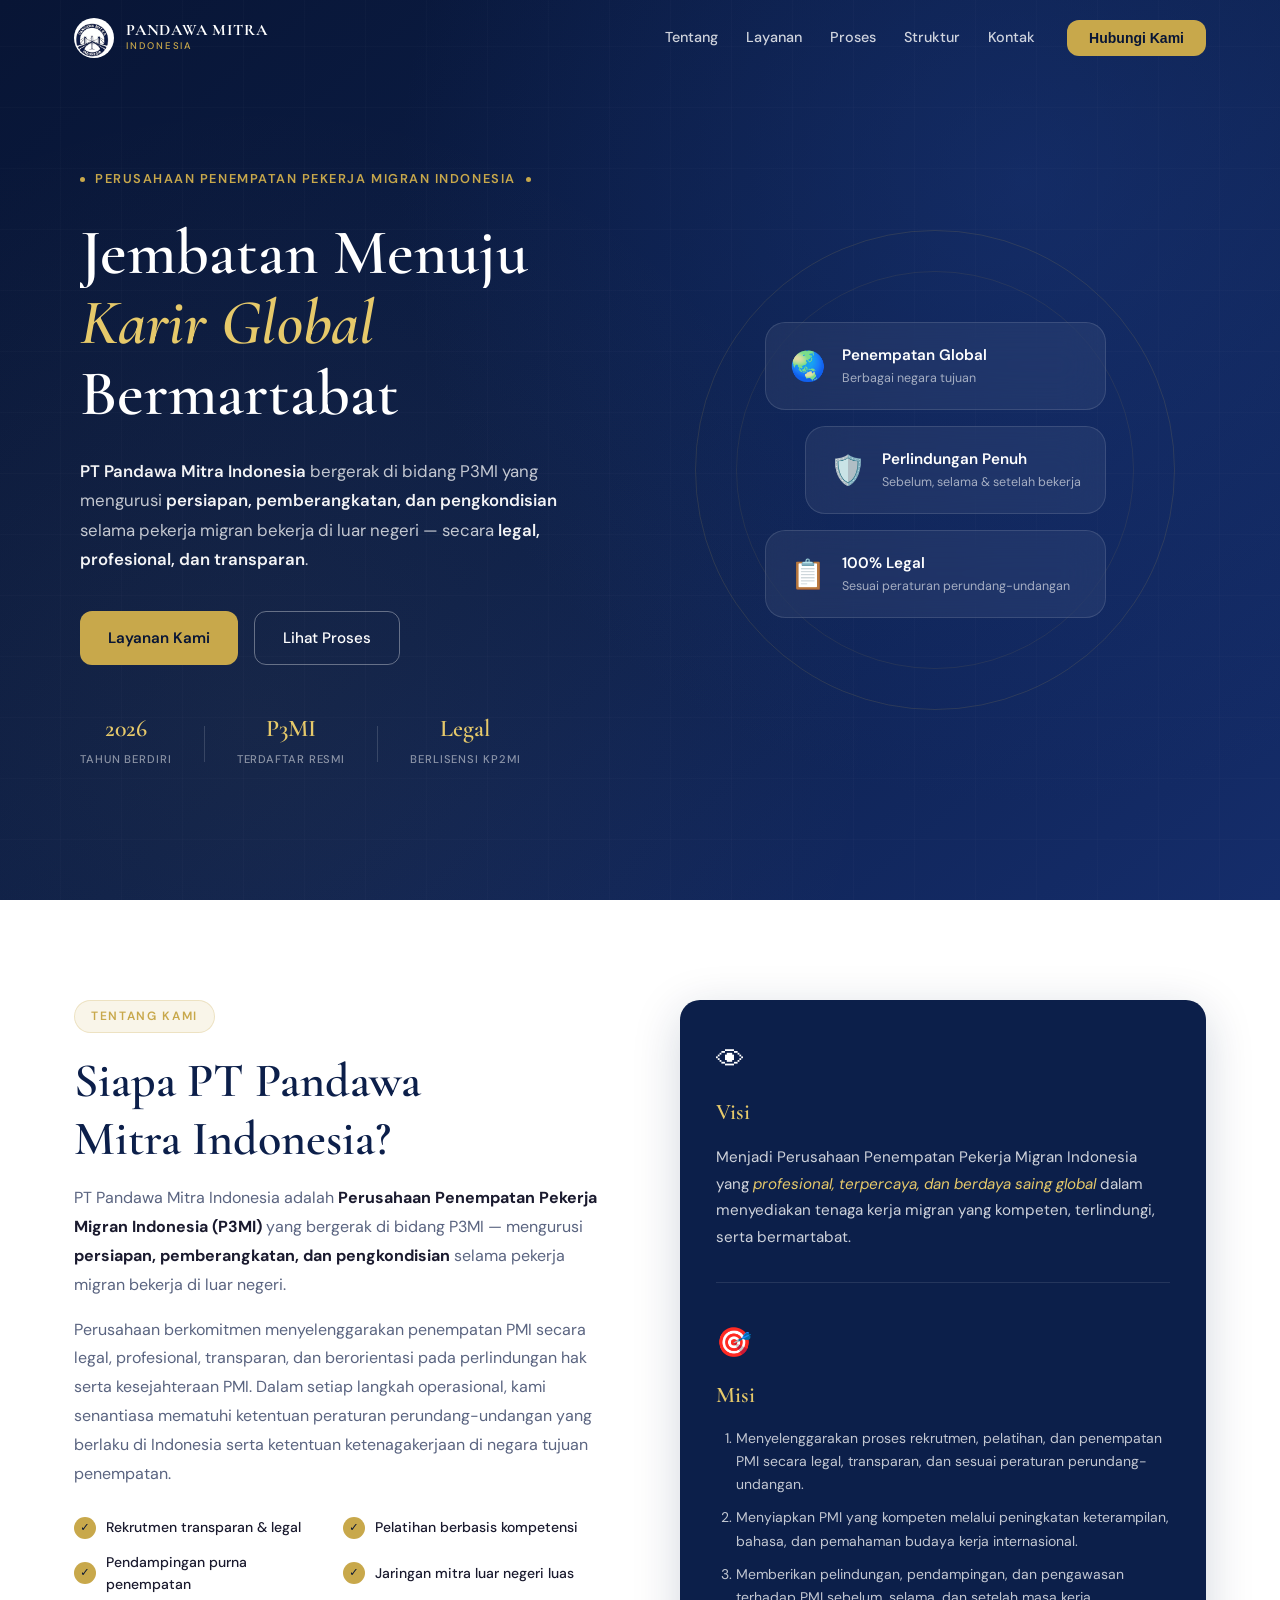
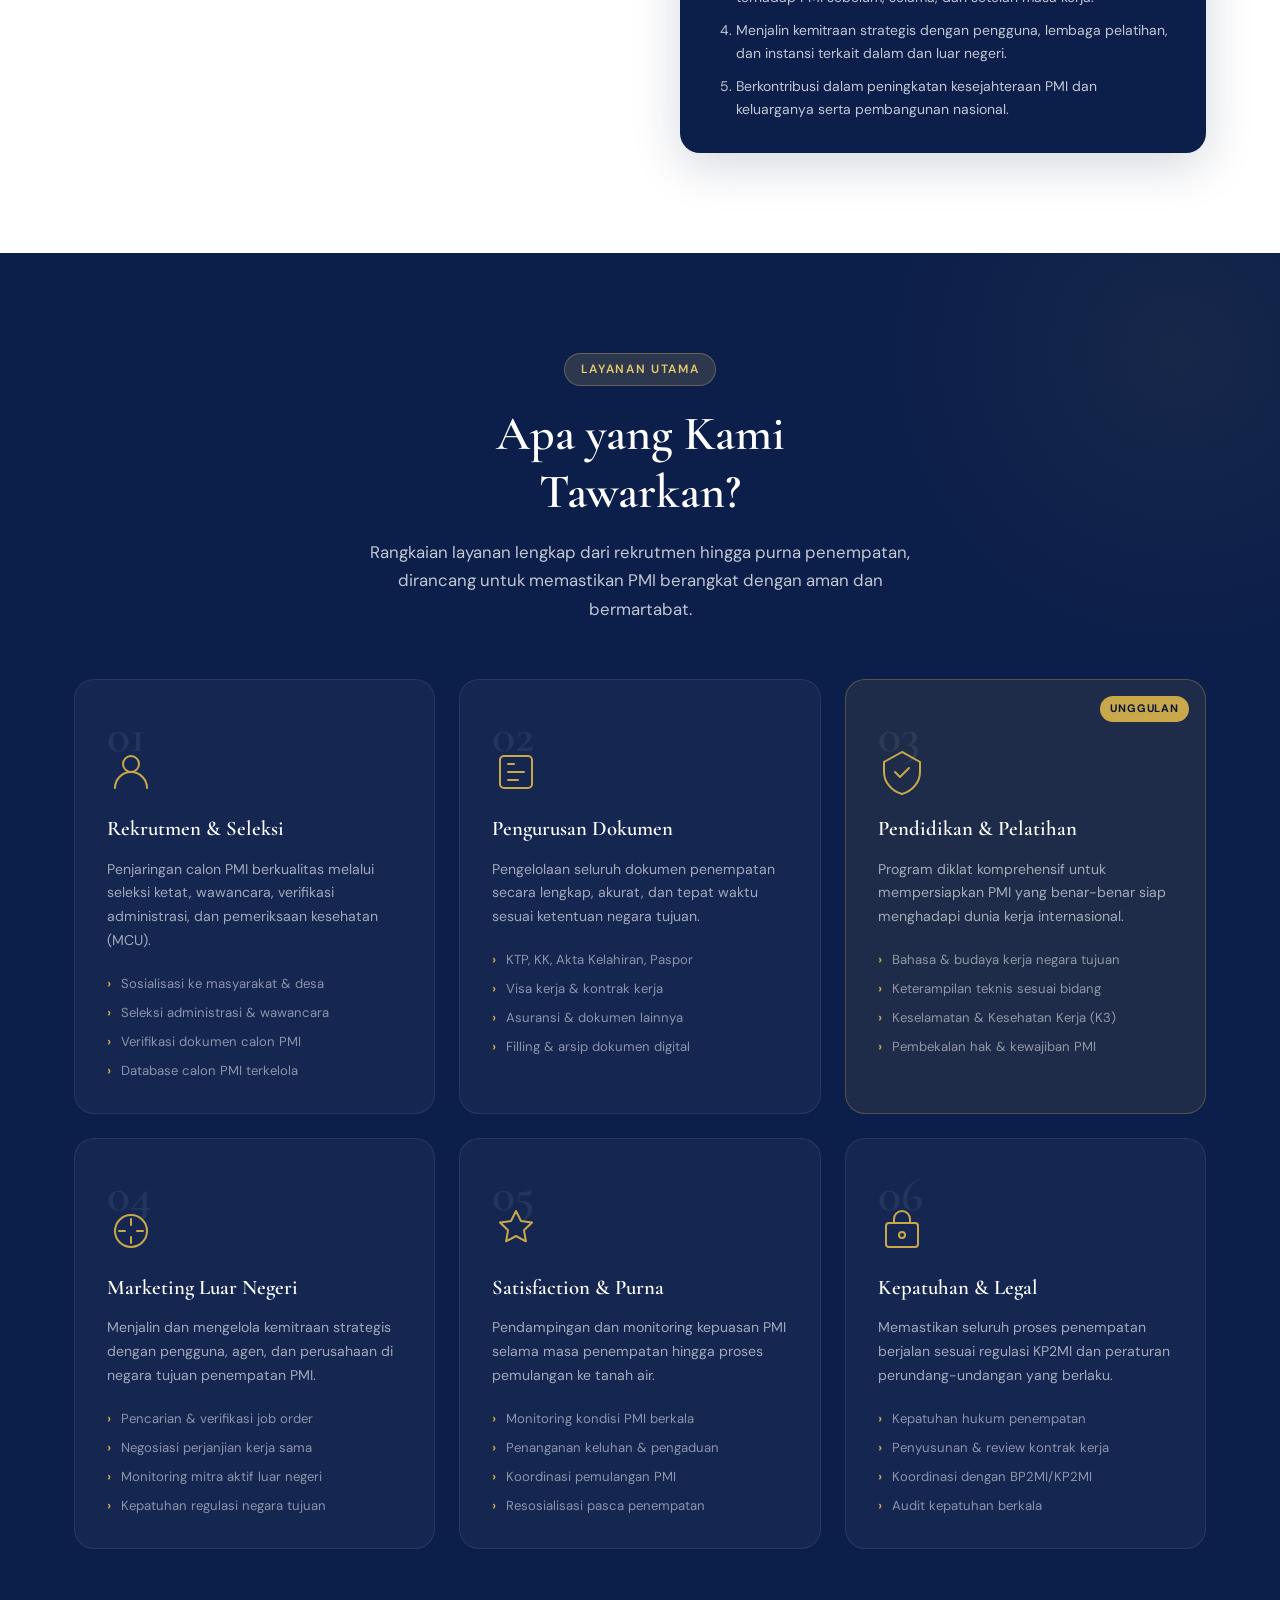
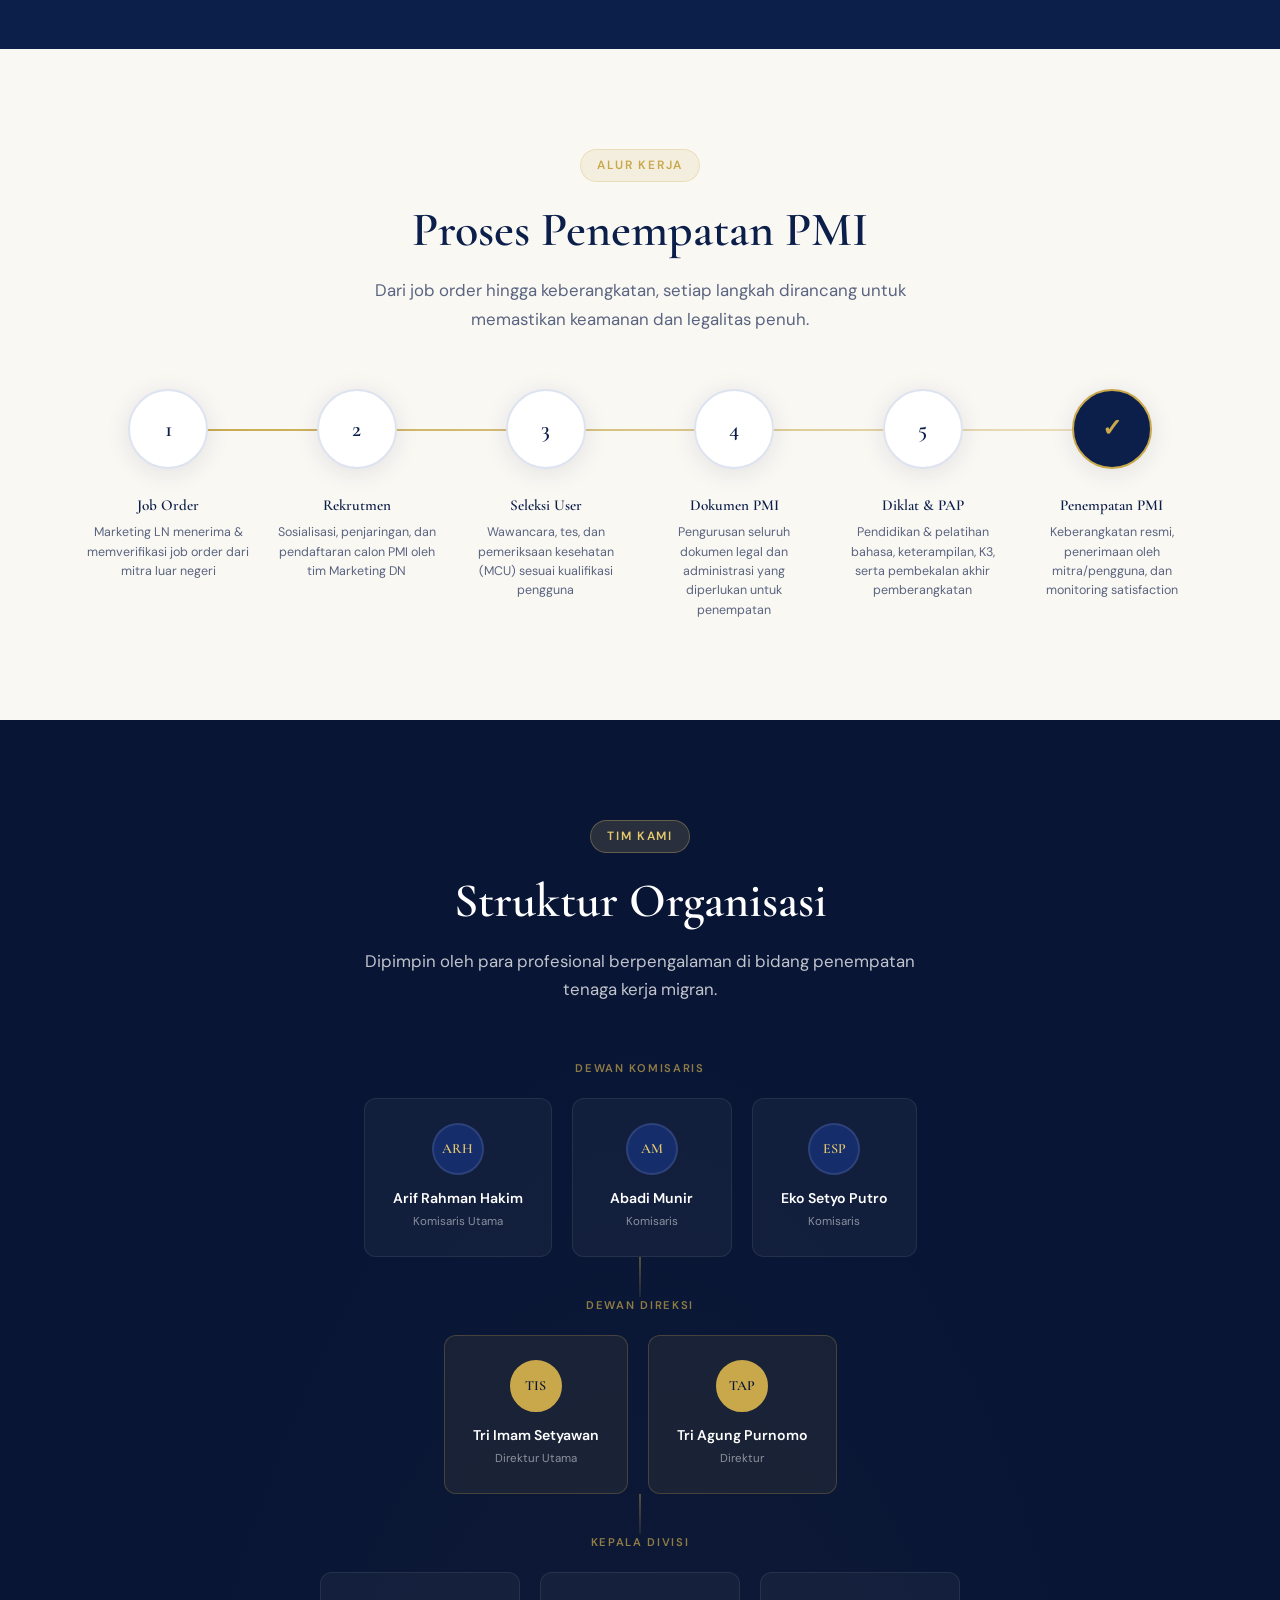
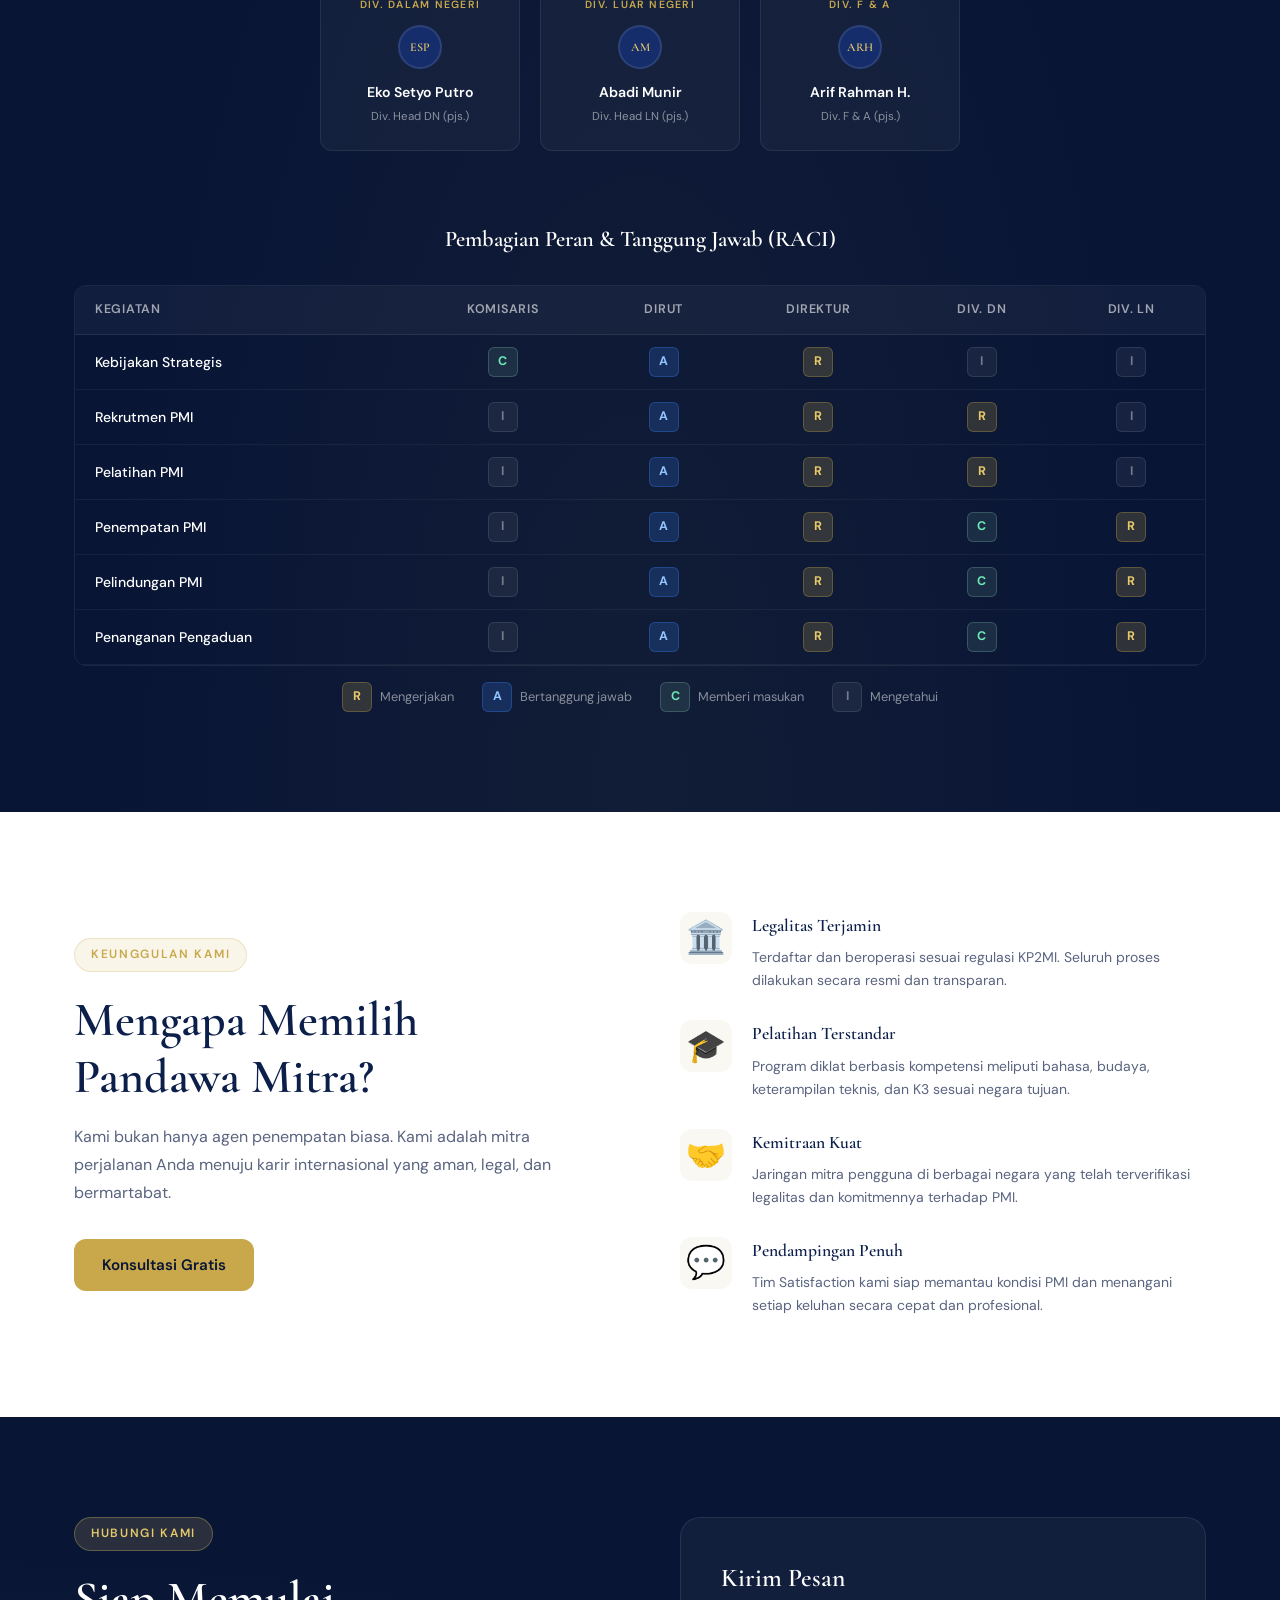
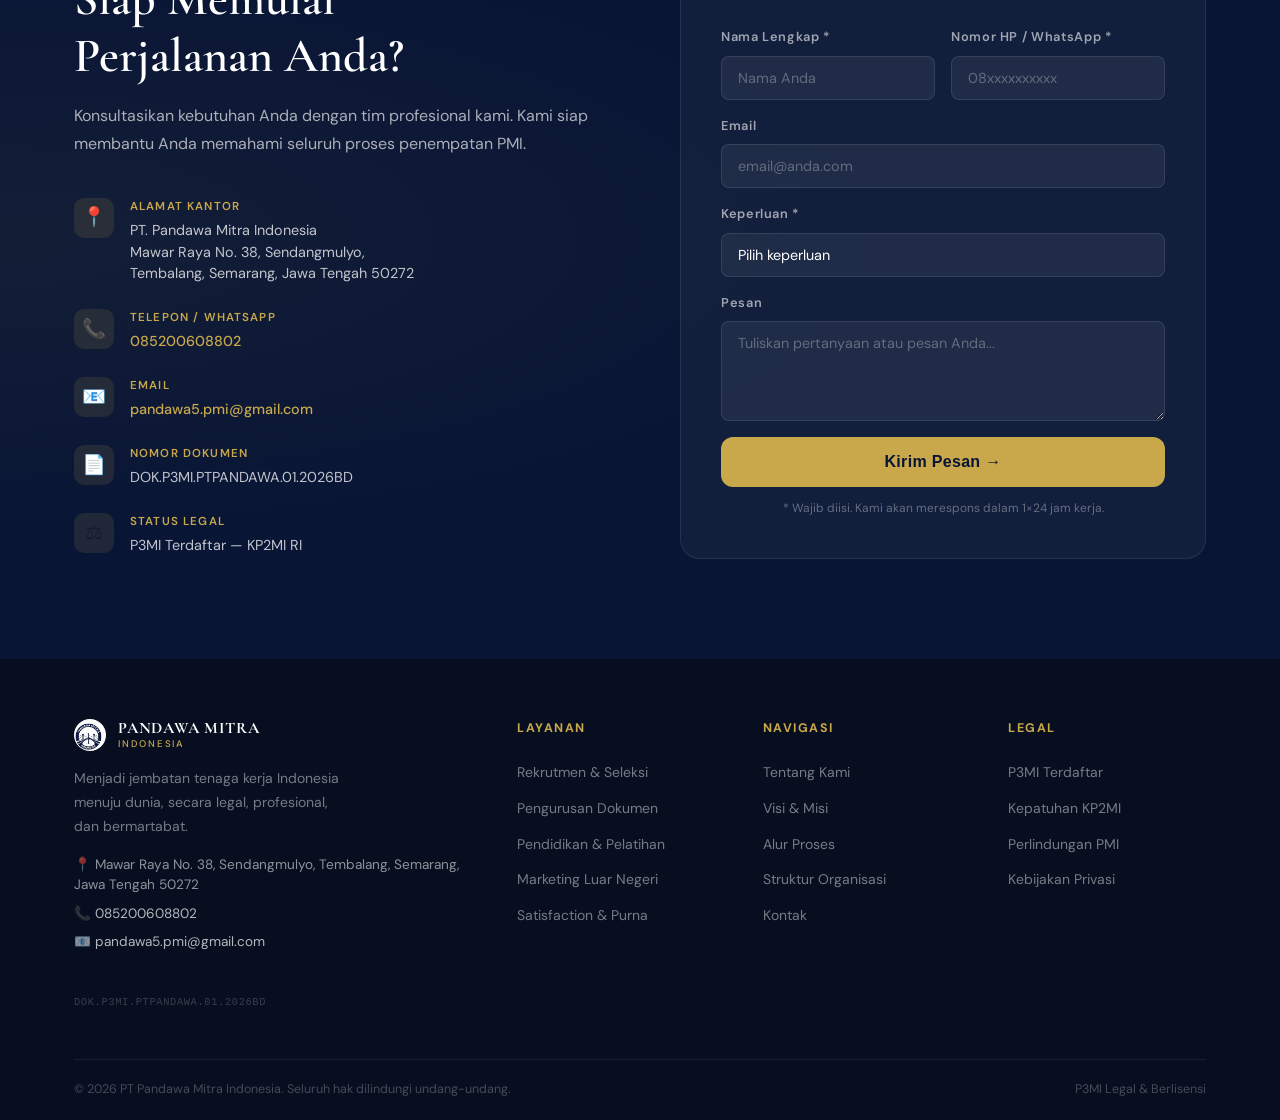
==== index.html @ 443c7500 "commit" ====
<!doctype html>
<html lang="id">
  <head>
    <meta charset="UTF-8" />
    <meta name="viewport" content="width=device-width, initial-scale=1.0" />
    <title>PT Pandawa Mitra Indonesia | P3MI Profesional & Terpercaya</title>
    <meta
      name="description"
      content="PT Pandawa Mitra Indonesia adalah Perusahaan Penempatan Pekerja Migran Indonesia (P3MI) yang bergerak di bidang rekrutmen, pelatihan, dan penempatan tenaga kerja Indonesia ke berbagai negara tujuan."
    />
    <link rel="preconnect" href="https://fonts.googleapis.com" />
    <link rel="preconnect" href="https://fonts.gstatic.com" crossorigin />
    <link
      href="https://fonts.googleapis.com/css2?family=Cormorant+Garamond:ital,wght@0,400;0,500;0,600;0,700;1,400&family=DM+Sans:wght@300;400;500;600&display=swap"
      rel="stylesheet"
    />
    <link rel="stylesheet" href="css/style.css" />
    <link rel="icon" type="image/jpeg" href="assets/logo.jpg" />
  </head>
  <body>
    <!-- ═══════════════════ NAVBAR ═══════════════════ -->
    <header class="navbar" id="navbar">
      <div class="nav-inner">
        <a href="#hero" class="nav-logo">
          <div class="logo-mark">
            <img src="assets/logo.jpg" alt="Logo Pandawa Mitra Indonesia" />
          </div>
          <div class="logo-text">
            <span class="logo-main">PANDAWA MITRA</span>
            <span class="logo-sub">INDONESIA</span>
          </div>
        </a>
        <nav class="nav-links">
          <a href="#tentang">Tentang</a>
          <a href="#layanan">Layanan</a>
          <a href="#proses">Proses</a>
          <a href="#organisasi">Struktur</a>
          <a href="#kontak">Kontak</a>
        </nav>
        <button
          class="nav-cta"
          onclick="
            document
              .getElementById('kontak')
              .scrollIntoView({ behavior: 'smooth' })
          "
        >
          Hubungi Kami
        </button>
        <button class="hamburger" id="hamburger" aria-label="Menu">
          <span></span><span></span><span></span>
        </button>
      </div>
      <div class="mobile-menu" id="mobileMenu">
        <a href="#tentang" class="mobile-link">Tentang</a>
        <a href="#layanan" class="mobile-link">Layanan</a>
        <a href="#proses" class="mobile-link">Proses</a>
        <a href="#organisasi" class="mobile-link">Struktur</a>
        <a href="#kontak" class="mobile-link">Kontak</a>
      </div>
    </header>

    <!-- ═══════════════════ HERO ═══════════════════ -->
    <section class="hero" id="hero">
      <div class="hero-bg-pattern"></div>
      <div class="hero-content">
        <div class="hero-eyebrow">
          <span class="dot"></span>
          <span>Perusahaan Penempatan Pekerja Migran Indonesia</span>
          <span class="dot"></span>
        </div>
        <h1 class="hero-title">
          <span class="line-wrap"
            ><span class="animate-line">Jembatan Menuju</span></span
          >
          <span class="line-wrap"
            ><em><span class="animate-line">Karir Global</span></em></span
          >
          <span class="line-wrap"
            ><span class="animate-line">Bermartabat</span></span
          >
        </h1>
        <p class="hero-desc animate-fade">
          <strong>PT Pandawa Mitra Indonesia</strong> bergerak di bidang P3MI
          yang mengurusi
          <strong>persiapan, pemberangkatan, dan pengkondisian</strong> selama
          pekerja migran bekerja di luar negeri — secara
          <strong>legal, profesional, dan transparan</strong>.
        </p>
        <div class="hero-actions animate-fade">
          <a href="#layanan" class="btn-primary">Layanan Kami</a>
          <a href="#proses" class="btn-ghost">Lihat Proses</a>
        </div>
        <div class="hero-stats animate-fade">
          <div class="stat">
            <span class="stat-num" data-target="2026">2026</span>
            <span class="stat-label">Tahun Berdiri</span>
          </div>
          <div class="stat-divider"></div>
          <div class="stat">
            <span class="stat-num">P3MI</span>
            <span class="stat-label">Terdaftar Resmi</span>
          </div>
          <div class="stat-divider"></div>
          <div class="stat">
            <span class="stat-num">Legal</span>
            <span class="stat-label">Berlisensi KP2MI</span>
          </div>
        </div>
      </div>
      <div class="hero-visual">
        <div class="hero-card-stack">
          <div class="hero-card card-1">
            <div class="card-icon">🌏</div>
            <div>
              <div class="card-title">Penempatan Global</div>
              <div class="card-sub">Berbagai negara tujuan</div>
            </div>
          </div>
          <div class="hero-card card-2">
            <div class="card-icon">🛡️</div>
            <div>
              <div class="card-title">Perlindungan Penuh</div>
              <div class="card-sub">Sebelum, selama & setelah bekerja</div>
            </div>
          </div>
          <div class="hero-card card-3">
            <div class="card-icon">📋</div>
            <div>
              <div class="card-title">100% Legal</div>
              <div class="card-sub">Sesuai peraturan perundang-undangan</div>
            </div>
          </div>
        </div>
        <div class="hero-circle-bg"></div>
      </div>
    </section>

    <!-- ═══════════════════ TENTANG ═══════════════════ -->
    <section class="tentang" id="tentang">
      <div class="container">
        <div class="tentang-grid">
          <div class="tentang-left reveal">
            <div class="section-tag">Tentang Kami</div>
            <h2 class="section-title">
              Siapa PT Pandawa<br />Mitra Indonesia?
            </h2>
            <p class="tentang-body">
              PT Pandawa Mitra Indonesia adalah
              <strong
                >Perusahaan Penempatan Pekerja Migran Indonesia (P3MI)</strong
              >
              yang bergerak di bidang P3MI — mengurusi
              <strong>persiapan, pemberangkatan, dan pengkondisian</strong>
              selama pekerja migran bekerja di luar negeri.
            </p>
            <p class="tentang-body">
              Perusahaan berkomitmen menyelenggarakan penempatan PMI secara
              legal, profesional, transparan, dan berorientasi pada perlindungan
              hak serta kesejahteraan PMI. Dalam setiap langkah operasional,
              kami senantiasa mematuhi ketentuan peraturan perundang-undangan
              yang berlaku di Indonesia serta ketentuan ketenagakerjaan di
              negara tujuan penempatan.
            </p>
            <div class="tentang-highlights">
              <div class="highlight-item">
                <div class="hi-icon">✓</div>
                <span>Rekrutmen transparan & legal</span>
              </div>
              <div class="highlight-item">
                <div class="hi-icon">✓</div>
                <span>Pelatihan berbasis kompetensi</span>
              </div>
              <div class="highlight-item">
                <div class="hi-icon">✓</div>
                <span>Pendampingan purna penempatan</span>
              </div>
              <div class="highlight-item">
                <div class="hi-icon">✓</div>
                <span>Jaringan mitra luar negeri luas</span>
              </div>
            </div>
          </div>
          <div class="tentang-right reveal">
            <div class="visi-misi-card">
              <div class="vm-section">
                <div class="vm-icon">👁&#xFE0E;</div>
                <h3 class="vm-title">Visi</h3>
                <p class="vm-text">
                  Menjadi Perusahaan Penempatan Pekerja Migran Indonesia yang
                  <em>profesional, terpercaya, dan berdaya saing global</em>
                  dalam menyediakan tenaga kerja migran yang kompeten,
                  terlindungi, serta bermartabat.
                </p>
              </div>
              <div class="vm-divider"></div>
              <div class="vm-section">
                <div class="vm-icon">🎯</div>
                <h3 class="vm-title">Misi</h3>
                <ol class="misi-list">
                  <li>
                    Menyelenggarakan proses rekrutmen, pelatihan, dan penempatan
                    PMI secara legal, transparan, dan sesuai peraturan
                    perundang-undangan.
                  </li>
                  <li>
                    Menyiapkan PMI yang kompeten melalui peningkatan
                    keterampilan, bahasa, dan pemahaman budaya kerja
                    internasional.
                  </li>
                  <li>
                    Memberikan pelindungan, pendampingan, dan pengawasan
                    terhadap PMI sebelum, selama, dan setelah masa kerja.
                  </li>
                  <li>
                    Menjalin kemitraan strategis dengan pengguna, lembaga
                    pelatihan, dan instansi terkait dalam dan luar negeri.
                  </li>
                  <li>
                    Berkontribusi dalam peningkatan kesejahteraan PMI dan
                    keluarganya serta pembangunan nasional.
                  </li>
                </ol>
              </div>
            </div>
          </div>
        </div>
      </div>
    </section>

    <!-- ═══════════════════ LAYANAN ═══════════════════ -->
    <section class="layanan" id="layanan">
      <div class="layanan-bg-accent"></div>
      <div class="container">
        <div class="section-header reveal">
          <div class="section-tag light">Layanan Utama</div>
          <h2 class="section-title light">Apa yang Kami<br />Tawarkan?</h2>
          <p class="section-desc light">
            Rangkaian layanan lengkap dari rekrutmen hingga purna penempatan,<br />
            dirancang untuk memastikan PMI berangkat dengan aman dan
            bermartabat.
          </p>
        </div>
        <div class="layanan-grid">
          <div class="layanan-card reveal" style="--i: 0">
            <div class="lc-num">01</div>
            <div class="lc-icon">
              <svg viewBox="0 0 48 48" fill="none">
                <circle
                  cx="24"
                  cy="16"
                  r="8"
                  stroke="currentColor"
                  stroke-width="2"
                />
                <path
                  d="M8 40c0-8.837 7.163-16 16-16s16 7.163 16 16"
                  stroke="currentColor"
                  stroke-width="2"
                  stroke-linecap="round"
                />
              </svg>
            </div>
            <h3>Rekrutmen & Seleksi</h3>
            <p>
              Penjaringan calon PMI berkualitas melalui seleksi ketat,
              wawancara, verifikasi administrasi, dan pemeriksaan kesehatan
              (MCU).
            </p>
            <ul class="lc-list">
              <li>Sosialisasi ke masyarakat & desa</li>
              <li>Seleksi administrasi & wawancara</li>
              <li>Verifikasi dokumen calon PMI</li>
              <li>Database calon PMI terkelola</li>
            </ul>
          </div>
          <div class="layanan-card reveal" style="--i: 1">
            <div class="lc-num">02</div>
            <div class="lc-icon">
              <svg viewBox="0 0 48 48" fill="none">
                <rect
                  x="8"
                  y="8"
                  width="32"
                  height="32"
                  rx="4"
                  stroke="currentColor"
                  stroke-width="2"
                />
                <path
                  d="M16 24h16M16 32h10"
                  stroke="currentColor"
                  stroke-width="2"
                  stroke-linecap="round"
                />
                <path
                  d="M16 16h6"
                  stroke="currentColor"
                  stroke-width="2"
                  stroke-linecap="round"
                />
              </svg>
            </div>
            <h3>Pengurusan Dokumen</h3>
            <p>
              Pengelolaan seluruh dokumen penempatan secara lengkap, akurat, dan
              tepat waktu sesuai ketentuan negara tujuan.
            </p>
            <ul class="lc-list">
              <li>KTP, KK, Akta Kelahiran, Paspor</li>
              <li>Visa kerja & kontrak kerja</li>
              <li>Asuransi & dokumen lainnya</li>
              <li>Filling & arsip dokumen digital</li>
            </ul>
          </div>
          <div class="layanan-card reveal featured-card" style="--i: 2">
            <div class="lc-badge">Unggulan</div>
            <div class="lc-num">03</div>
            <div class="lc-icon">
              <svg viewBox="0 0 48 48" fill="none">
                <path
                  d="M24 4L6 14v10c0 10 7.5 19.3 18 22 10.5-2.7 18-12 18-22V14L24 4z"
                  stroke="currentColor"
                  stroke-width="2"
                />
                <path
                  d="M17 24l5 5 9-9"
                  stroke="currentColor"
                  stroke-width="2"
                  stroke-linecap="round"
                  stroke-linejoin="round"
                />
              </svg>
            </div>
            <h3>Pendidikan & Pelatihan</h3>
            <p>
              Program diklat komprehensif untuk mempersiapkan PMI yang
              benar-benar siap menghadapi dunia kerja internasional.
            </p>
            <ul class="lc-list">
              <li>Bahasa & budaya kerja negara tujuan</li>
              <li>Keterampilan teknis sesuai bidang</li>
              <li>Keselamatan & Kesehatan Kerja (K3)</li>
              <li>Pembekalan hak & kewajiban PMI</li>
            </ul>
          </div>
          <div class="layanan-card reveal" style="--i: 3">
            <div class="lc-num">04</div>
            <div class="lc-icon">
              <svg viewBox="0 0 48 48" fill="none">
                <circle
                  cx="24"
                  cy="24"
                  r="16"
                  stroke="currentColor"
                  stroke-width="2"
                />
                <path
                  d="M12 24h6M30 24h6M24 12v6M24 30v6"
                  stroke="currentColor"
                  stroke-width="2"
                  stroke-linecap="round"
                />
              </svg>
            </div>
            <h3>Marketing Luar Negeri</h3>
            <p>
              Menjalin dan mengelola kemitraan strategis dengan pengguna, agen,
              dan perusahaan di negara tujuan penempatan PMI.
            </p>
            <ul class="lc-list">
              <li>Pencarian & verifikasi job order</li>
              <li>Negosiasi perjanjian kerja sama</li>
              <li>Monitoring mitra aktif luar negeri</li>
              <li>Kepatuhan regulasi negara tujuan</li>
            </ul>
          </div>
          <div class="layanan-card reveal" style="--i: 4">
            <div class="lc-num">05</div>
            <div class="lc-icon">
              <svg viewBox="0 0 48 48" fill="none">
                <path
                  d="M24 4l5 10 11 1.5-8 7.8 1.9 11L24 29l-9.9 5.3L16 23.3 8 15.5 19 14z"
                  stroke="currentColor"
                  stroke-width="2"
                  stroke-linejoin="round"
                />
              </svg>
            </div>
            <h3>Satisfaction & Purna</h3>
            <p>
              Pendampingan dan monitoring kepuasan PMI selama masa penempatan
              hingga proses pemulangan ke tanah air.
            </p>
            <ul class="lc-list">
              <li>Monitoring kondisi PMI berkala</li>
              <li>Penanganan keluhan & pengaduan</li>
              <li>Koordinasi pemulangan PMI</li>
              <li>Resosialisasi pasca penempatan</li>
            </ul>
          </div>
          <div class="layanan-card reveal" style="--i: 5">
            <div class="lc-num">06</div>
            <div class="lc-icon">
              <svg viewBox="0 0 48 48" fill="none">
                <rect
                  x="8"
                  y="16"
                  width="32"
                  height="24"
                  rx="3"
                  stroke="currentColor"
                  stroke-width="2"
                />
                <path
                  d="M16 16V12a8 8 0 0116 0v4"
                  stroke="currentColor"
                  stroke-width="2"
                />
                <circle
                  cx="24"
                  cy="28"
                  r="3"
                  stroke="currentColor"
                  stroke-width="2"
                />
              </svg>
            </div>
            <h3>Kepatuhan & Legal</h3>
            <p>
              Memastikan seluruh proses penempatan berjalan sesuai regulasi
              KP2MI dan peraturan perundang-undangan yang berlaku.
            </p>
            <ul class="lc-list">
              <li>Kepatuhan hukum penempatan</li>
              <li>Penyusunan & review kontrak kerja</li>
              <li>Koordinasi dengan BP2MI/KP2MI</li>
              <li>Audit kepatuhan berkala</li>
            </ul>
          </div>
        </div>
      </div>
    </section>

    <!-- ═══════════════════ PROSES ═══════════════════ -->
    <section class="proses" id="proses">
      <div class="container">
        <div class="section-header reveal">
          <div class="section-tag">Alur Kerja</div>
          <h2 class="section-title">Proses Penempatan PMI</h2>
          <p class="section-desc">
            Dari job order hingga keberangkatan, setiap langkah dirancang untuk
            memastikan keamanan dan legalitas penuh.
          </p>
        </div>
        <div class="proses-flow reveal">
          <div class="flow-step">
            <div class="fs-bubble">
              <div class="fs-num">1</div>
            </div>
            <div class="fs-connector"></div>
            <div class="fs-content">
              <h4>Job Order</h4>
              <p>
                Marketing LN menerima & memverifikasi job order dari mitra luar
                negeri
              </p>
            </div>
          </div>
          <div class="flow-step">
            <div class="fs-bubble">
              <div class="fs-num">2</div>
            </div>
            <div class="fs-connector"></div>
            <div class="fs-content">
              <h4>Rekrutmen</h4>
              <p>
                Sosialisasi, penjaringan, dan pendaftaran calon PMI oleh tim
                Marketing DN
              </p>
            </div>
          </div>
          <div class="flow-step">
            <div class="fs-bubble">
              <div class="fs-num">3</div>
            </div>
            <div class="fs-connector"></div>
            <div class="fs-content">
              <h4>Seleksi User</h4>
              <p>
                Wawancara, tes, dan pemeriksaan kesehatan (MCU) sesuai
                kualifikasi pengguna
              </p>
            </div>
          </div>
          <div class="flow-step">
            <div class="fs-bubble">
              <div class="fs-num">4</div>
            </div>
            <div class="fs-connector"></div>
            <div class="fs-content">
              <h4>Dokumen PMI</h4>
              <p>
                Pengurusan seluruh dokumen legal dan administrasi yang
                diperlukan untuk penempatan
              </p>
            </div>
          </div>
          <div class="flow-step">
            <div class="fs-bubble">
              <div class="fs-num">5</div>
            </div>
            <div class="fs-connector"></div>
            <div class="fs-content">
              <h4>Diklat & PAP</h4>
              <p>
                Pendidikan & pelatihan bahasa, keterampilan, K3, serta
                pembekalan akhir pemberangkatan
              </p>
            </div>
          </div>
          <div class="flow-step last">
            <div class="fs-bubble final">
              <div class="fs-num">✓</div>
            </div>
            <div class="fs-content">
              <h4>Penempatan PMI</h4>
              <p>
                Keberangkatan resmi, penerimaan oleh mitra/pengguna, dan
                monitoring satisfaction
              </p>
            </div>
          </div>
        </div>
      </div>
    </section>

    <!-- ═══════════════════ STRUKTUR ORGANISASI ═══════════════════ -->
    <section class="organisasi" id="organisasi">
      <div class="org-bg"></div>
      <div class="container">
        <div class="section-header reveal">
          <div class="section-tag light">Tim Kami</div>
          <h2 class="section-title light">Struktur Organisasi</h2>
          <p class="section-desc light">
            Dipimpin oleh para profesional berpengalaman di bidang penempatan
            tenaga kerja migran.
          </p>
        </div>

        <div class="org-levels">
          <!-- Komisaris -->
          <div class="org-level reveal">
            <div class="org-level-label">Dewan Komisaris</div>
            <div class="org-cards komisaris">
              <div class="org-card">
                <div class="oc-avatar">ARH</div>
                <div class="oc-name">Arif Rahman Hakim</div>
                <div class="oc-role">Komisaris Utama</div>
              </div>
              <div class="org-card">
                <div class="oc-avatar">AM</div>
                <div class="oc-name">Abadi Munir</div>
                <div class="oc-role">Komisaris</div>
              </div>
              <div class="org-card">
                <div class="oc-avatar">ESP</div>
                <div class="oc-name">Eko Setyo Putro</div>
                <div class="oc-role">Komisaris</div>
              </div>
            </div>
          </div>

          <div class="org-connector-v"></div>

          <!-- Direksi -->
          <div class="org-level reveal">
            <div class="org-level-label">Dewan Direksi</div>
            <div class="org-cards direksi">
              <div class="org-card highlight-card">
                <div class="oc-avatar gold">TIS</div>
                <div class="oc-name">Tri Imam Setyawan</div>
                <div class="oc-role">Direktur Utama</div>
              </div>
              <div class="org-card highlight-card">
                <div class="oc-avatar gold">TAP</div>
                <div class="oc-name">Tri Agung Purnomo</div>
                <div class="oc-role">Direktur</div>
              </div>
            </div>
          </div>

          <div class="org-connector-v"></div>

          <!-- Divisi -->
          <div class="org-level reveal">
            <div class="org-level-label">Kepala Divisi</div>
            <div class="org-cards divisi">
              <div class="org-card divisi-card">
                <div class="oc-div-tag">Div. Dalam Negeri</div>
                <div class="oc-avatar sm">ESP</div>
                <div class="oc-name">Eko Setyo Putro</div>
                <div class="oc-role">Div. Head DN (pjs.)</div>
              </div>
              <div class="org-card divisi-card">
                <div class="oc-div-tag">Div. Luar Negeri</div>
                <div class="oc-avatar sm">AM</div>
                <div class="oc-name">Abadi Munir</div>
                <div class="oc-role">Div. Head LN (pjs.)</div>
              </div>
              <div class="org-card divisi-card">
                <div class="oc-div-tag">Div. F &amp; A</div>
                <div class="oc-avatar sm">ARH</div>
                <div class="oc-name">Arif Rahman H.</div>
                <div class="oc-role">Div. F &amp; A (pjs.)</div>
              </div>
            </div>
          </div>
        </div>

        <!-- RACI Table -->
        <div class="raci-section reveal">
          <h3 class="raci-title">Pembagian Peran & Tanggung Jawab (RACI)</h3>
          <div class="raci-table-wrap">
            <table class="raci-table">
              <thead>
                <tr>
                  <th>Kegiatan</th>
                  <th>Komisaris</th>
                  <th>Dirut</th>
                  <th>Direktur</th>
                  <th>Div. DN</th>
                  <th>Div. LN</th>
                </tr>
              </thead>
              <tbody>
                <tr>
                  <td>Kebijakan Strategis</td>
                  <td><span class="badge c">C</span></td>
                  <td><span class="badge a">A</span></td>
                  <td><span class="badge r">R</span></td>
                  <td><span class="badge i">I</span></td>
                  <td><span class="badge i">I</span></td>
                </tr>
                <tr>
                  <td>Rekrutmen PMI</td>
                  <td><span class="badge i">I</span></td>
                  <td><span class="badge a">A</span></td>
                  <td><span class="badge r">R</span></td>
                  <td><span class="badge r">R</span></td>
                  <td><span class="badge i">I</span></td>
                </tr>
                <tr>
                  <td>Pelatihan PMI</td>
                  <td><span class="badge i">I</span></td>
                  <td><span class="badge a">A</span></td>
                  <td><span class="badge r">R</span></td>
                  <td><span class="badge r">R</span></td>
                  <td><span class="badge i">I</span></td>
                </tr>
                <tr>
                  <td>Penempatan PMI</td>
                  <td><span class="badge i">I</span></td>
                  <td><span class="badge a">A</span></td>
                  <td><span class="badge r">R</span></td>
                  <td><span class="badge c">C</span></td>
                  <td><span class="badge r">R</span></td>
                </tr>
                <tr>
                  <td>Pelindungan PMI</td>
                  <td><span class="badge i">I</span></td>
                  <td><span class="badge a">A</span></td>
                  <td><span class="badge r">R</span></td>
                  <td><span class="badge c">C</span></td>
                  <td><span class="badge r">R</span></td>
                </tr>
                <tr>
                  <td>Penanganan Pengaduan</td>
                  <td><span class="badge i">I</span></td>
                  <td><span class="badge a">A</span></td>
                  <td><span class="badge r">R</span></td>
                  <td><span class="badge c">C</span></td>
                  <td><span class="badge r">R</span></td>
                </tr>
              </tbody>
            </table>
          </div>
          <div class="raci-legend">
            <span><span class="badge r">R</span> Mengerjakan</span>
            <span><span class="badge a">A</span> Bertanggung jawab</span>
            <span><span class="badge c">C</span> Memberi masukan</span>
            <span><span class="badge i">I</span> Mengetahui</span>
          </div>
        </div>
      </div>
    </section>

    <!-- ═══════════════════ MENGAPA KAMI ═══════════════════ -->
    <section class="mengapa">
      <div class="container">
        <div class="mengapa-grid">
          <div class="mengapa-left reveal">
            <div class="section-tag">Keunggulan Kami</div>
            <h2 class="section-title">Mengapa Memilih<br />Pandawa Mitra?</h2>
            <p>
              Kami bukan hanya agen penempatan biasa. Kami adalah mitra
              perjalanan Anda menuju karir internasional yang aman, legal, dan
              bermartabat.
            </p>
            <a href="#kontak" class="btn-primary mt-2">Konsultasi Gratis</a>
          </div>
          <div class="mengapa-right">
            <div class="keunggulan-item reveal">
              <div class="ki-icon">🏛️</div>
              <div>
                <h4>Legalitas Terjamin</h4>
                <p>
                  Terdaftar dan beroperasi sesuai regulasi KP2MI. Seluruh proses
                  dilakukan secara resmi dan transparan.
                </p>
              </div>
            </div>
            <div class="keunggulan-item reveal">
              <div class="ki-icon">🎓</div>
              <div>
                <h4>Pelatihan Terstandar</h4>
                <p>
                  Program diklat berbasis kompetensi meliputi bahasa, budaya,
                  keterampilan teknis, dan K3 sesuai negara tujuan.
                </p>
              </div>
            </div>
            <div class="keunggulan-item reveal">
              <div class="ki-icon">🤝</div>
              <div>
                <h4>Kemitraan Kuat</h4>
                <p>
                  Jaringan mitra pengguna di berbagai negara yang telah
                  terverifikasi legalitas dan komitmennya terhadap PMI.
                </p>
              </div>
            </div>
            <div class="keunggulan-item reveal">
              <div class="ki-icon">💬</div>
              <div>
                <h4>Pendampingan Penuh</h4>
                <p>
                  Tim Satisfaction kami siap memantau kondisi PMI dan menangani
                  setiap keluhan secara cepat dan profesional.
                </p>
              </div>
            </div>
          </div>
        </div>
      </div>
    </section>

    <!-- ═══════════════════ KONTAK ═══════════════════ -->
    <section class="kontak" id="kontak">
      <div class="kontak-bg"></div>
      <div class="container">
        <div class="kontak-inner">
          <div class="kontak-left reveal">
            <div class="section-tag light">Hubungi Kami</div>
            <h2 class="section-title light">
              Siap Memulai<br />Perjalanan Anda?
            </h2>
            <p class="kontak-desc">
              Konsultasikan kebutuhan Anda dengan tim profesional kami. Kami
              siap membantu Anda memahami seluruh proses penempatan PMI.
            </p>
            <div class="kontak-info">
              <div class="ki-item">
                <div class="ki-icon-sm">📍</div>
                <div>
                  <div class="ki-label">Alamat Kantor</div>
                  <div class="ki-val">
                    PT. Pandawa Mitra Indonesia<br />Mawar Raya No. 38,
                    Sendangmulyo,<br />Tembalang, Semarang, Jawa Tengah 50272
                  </div>
                </div>
              </div>
              <div class="ki-item">
                <div class="ki-icon-sm">📞</div>
                <div>
                  <div class="ki-label">Telepon / WhatsApp</div>
                  <div class="ki-val">
                    <a
                      href="https://wa.me/6285200608802"
                      target="_blank"
                      class="kontak-link"
                      >085200608802</a
                    >
                  </div>
                </div>
              </div>
              <div class="ki-item">
                <div class="ki-icon-sm">📧</div>
                <div>
                  <div class="ki-label">Email</div>
                  <div class="ki-val">
                    <a href="mailto:pandawa5.pmi@gmail.com" class="kontak-link"
                      >pandawa5.pmi@gmail.com</a
                    >
                  </div>
                </div>
              </div>
              <div class="ki-item">
                <div class="ki-icon-sm">📄</div>
                <div>
                  <div class="ki-label">Nomor Dokumen</div>
                  <div class="ki-val">DOK.P3MI.PTPANDAWA.01.2026BD</div>
                </div>
              </div>
              <div class="ki-item">
                <div class="ki-icon-sm">⚖️</div>
                <div>
                  <div class="ki-label">Status Legal</div>
                  <div class="ki-val">P3MI Terdaftar — KP2MI RI</div>
                </div>
              </div>
            </div>
          </div>
          <div class="kontak-right reveal">
            <form class="kontak-form" id="contactForm">
              <h3 class="form-title">Kirim Pesan</h3>
              <div class="form-row">
                <div class="form-group">
                  <label>Nama Lengkap *</label>
                  <input type="text" placeholder="Nama Anda" required />
                </div>
                <div class="form-group">
                  <label>Nomor HP / WhatsApp *</label>
                  <input type="tel" placeholder="08xxxxxxxxxx" required />
                </div>
              </div>
              <div class="form-group">
                <label>Email</label>
                <input type="email" placeholder="email@anda.com" />
              </div>
              <div class="form-group">
                <label>Keperluan *</label>
                <select required>
                  <option value="" disabled selected>Pilih keperluan</option>
                  <option>Informasi Rekrutmen PMI</option>
                  <option>Informasi Program Pelatihan</option>
                  <option>Kerja Sama Mitra Luar Negeri</option>
                  <option>Informasi Layanan Lainnya</option>
                </select>
              </div>
              <div class="form-group">
                <label>Pesan</label>
                <textarea
                  rows="4"
                  placeholder="Tuliskan pertanyaan atau pesan Anda..."
                ></textarea>
              </div>
              <button type="submit" class="btn-submit">Kirim Pesan →</button>
              <p class="form-note">
                * Wajib diisi. Kami akan merespons dalam 1×24 jam kerja.
              </p>
            </form>
          </div>
        </div>
      </div>
    </section>

    <!-- ═══════════════════ FOOTER ═══════════════════ -->
    <footer class="footer">
      <div class="container">
        <div class="footer-grid">
          <div class="footer-brand">
            <div class="footer-logo">
              <div class="logo-mark sm">
                <img src="assets/logo.jpg" alt="Logo Pandawa Mitra Indonesia" />
              </div>
              <div class="logo-text">
                <span class="logo-main">PANDAWA MITRA</span>
                <span class="logo-sub">INDONESIA</span>
              </div>
            </div>
            <p class="footer-tagline">
              Menjadi jembatan tenaga kerja Indonesia menuju dunia, secara
              legal, profesional, dan bermartabat.
            </p>
            <div class="footer-contact-info">
              <p>
                📍 Mawar Raya No. 38, Sendangmulyo, Tembalang, Semarang, Jawa
                Tengah 50272
              </p>
              <p>
                📞
                <a href="https://wa.me/6285200608802" target="_blank"
                  >085200608802</a
                >
              </p>
              <p>
                📧
                <a href="mailto:pandawa5.pmi@gmail.com"
                  >pandawa5.pmi@gmail.com</a
                >
              </p>
            </div>
            <a
              href="https://www.pandawamitaindonesia.co.id"
              target="_blank"
              class="footer-website"
            ></a>
            <div class="footer-doc">DOK.P3MI.PTPANDAWA.01.2026BD</div>
          </div>
          <div class="footer-col">
            <h4>Layanan</h4>
            <ul>
              <li><a href="#layanan">Rekrutmen & Seleksi</a></li>
              <li><a href="#layanan">Pengurusan Dokumen</a></li>
              <li><a href="#layanan">Pendidikan & Pelatihan</a></li>
              <li><a href="#layanan">Marketing Luar Negeri</a></li>
              <li><a href="#layanan">Satisfaction & Purna</a></li>
            </ul>
          </div>
          <div class="footer-col">
            <h4>Navigasi</h4>
            <ul>
              <li><a href="#tentang">Tentang Kami</a></li>
              <li><a href="#tentang">Visi & Misi</a></li>
              <li><a href="#proses">Alur Proses</a></li>
              <li><a href="#organisasi">Struktur Organisasi</a></li>
              <li><a href="#kontak">Kontak</a></li>
            </ul>
          </div>
          <div class="footer-col">
            <h4>Legal</h4>
            <ul>
              <li><a href="#">P3MI Terdaftar</a></li>
              <li><a href="#">Kepatuhan KP2MI</a></li>
              <li><a href="#">Perlindungan PMI</a></li>
              <li><a href="#">Kebijakan Privasi</a></li>
            </ul>
          </div>
        </div>
        <div class="footer-bottom">
          <span
            >© 2026 PT Pandawa Mitra Indonesia. Seluruh hak dilindungi
            undang-undang.</span
          >
          <span>P3MI Legal & Berlisensi</span>
        </div>
      </div>
    </footer>

    <!-- Toast Notification -->
    <div class="toast" id="toast">
      <span class="toast-icon">✓</span>
      <span class="toast-msg"
        >Pesan berhasil dikirim! Kami akan menghubungi Anda segera.</span
      >
    </div>

    <script src="js/main.js"></script>
  </body>
</html>
---- css/style.css ----
/* ══════════════════════════════════════════
   PT PANDAWA MITRA INDONESIA — STYLESHEET
   Design: Navy Gold — Refined Corporate
   ══════════════════════════════════════════ */

/* ─── CSS Variables ─── */
:root {
  --navy: #0c1f4a;
  --navy-deep: #081535;
  --navy-mid: #152d6b;
  --navy-light: #1e3d8a;
  --gold: #c8a84b;
  --gold-light: #e6c96a;
  --gold-pale: #f5e9c4;
  --cream: #faf8f3;
  --white: #ffffff;
  --text: #1a1a2e;
  --text-muted: #5a6480;
  --border: #dde3f0;

  --ff-display: "Cormorant Garamond", Georgia, serif;
  --ff-body: "DM Sans", system-ui, sans-serif;

  --radius: 12px;
  --radius-lg: 20px;
  --shadow: 0 4px 24px rgba(12, 31, 74, 0.1);
  --shadow-lg: 0 12px 48px rgba(12, 31, 74, 0.18);

  --transition: 0.35s cubic-bezier(0.25, 0.46, 0.45, 0.94);
}

/* ─── Reset ─── */
*,
*::before,
*::after {
  box-sizing: border-box;
  margin: 0;
  padding: 0;
}
html {
  scroll-behavior: smooth;
}
body {
  font-family: var(--ff-body);
  color: var(--text);
  background: var(--cream);
  overflow-x: hidden;
  line-height: 1.6;
}
img {
  max-width: 100%;
  display: block;
}
a {
  text-decoration: none;
  color: inherit;
}
ul {
  list-style: none;
}

/* ─── Utility ─── */
.container {
  max-width: 1180px;
  margin: 0 auto;
  padding: 0 24px;
}
.mt-2 {
  margin-top: 2rem;
}
.section-tag {
  display: inline-flex;
  align-items: center;
  gap: 8px;
  font-family: var(--ff-body);
  font-size: 0.75rem;
  font-weight: 600;
  letter-spacing: 0.14em;
  text-transform: uppercase;
  color: var(--gold);
  background: rgba(200, 168, 75, 0.12);
  padding: 6px 16px;
  border-radius: 100px;
  border: 1px solid rgba(200, 168, 75, 0.25);
  margin-bottom: 20px;
}
.section-tag.light {
  color: var(--gold-light);
  background: rgba(230, 201, 106, 0.15);
  border-color: rgba(230, 201, 106, 0.3);
}
.section-title {
  font-family: var(--ff-display);
  font-size: clamp(2rem, 4vw, 3rem);
  font-weight: 600;
  line-height: 1.2;
  color: var(--navy);
  margin-bottom: 16px;
}
.section-title.light {
  color: var(--white);
}
.section-desc {
  font-size: 1.05rem;
  color: var(--text-muted);
  max-width: 580px;
  line-height: 1.7;
}
.section-desc.light {
  color: rgba(255, 255, 255, 0.75);
}
.section-header {
  text-align: center;
  margin-bottom: 56px;
}
.section-header .section-desc {
  margin: 0 auto;
}
.btn-primary {
  display: inline-flex;
  align-items: center;
  gap: 8px;
  background: var(--gold);
  color: var(--navy-deep);
  font-weight: 600;
  font-size: 0.95rem;
  padding: 14px 28px;
  border-radius: var(--radius);
  border: none;
  cursor: pointer;
  transition: var(--transition);
  white-space: nowrap;
}
.btn-primary:hover {
  background: var(--gold-light);
  transform: translateY(-2px);
  box-shadow: 0 8px 24px rgba(200, 168, 75, 0.35);
}
.btn-ghost {
  display: inline-flex;
  align-items: center;
  gap: 8px;
  background: transparent;
  color: var(--white);
  font-weight: 500;
  font-size: 0.95rem;
  padding: 14px 28px;
  border-radius: var(--radius);
  border: 1.5px solid rgba(255, 255, 255, 0.35);
  cursor: pointer;
  transition: var(--transition);
}
.btn-ghost:hover {
  background: rgba(255, 255, 255, 0.1);
  border-color: rgba(255, 255, 255, 0.6);
}

/* ─── Reveal Animation ─── */
.reveal {
  opacity: 0;
  transform: translateY(30px);
  transition:
    opacity 0.7s ease,
    transform 0.7s ease;
}
.reveal.visible {
  opacity: 1;
  transform: translateY(0);
}

/* ════════════════════════════════════════
   NAVBAR
   ════════════════════════════════════════ */
.navbar {
  position: fixed;
  top: 0;
  left: 0;
  right: 0;
  z-index: 1000;
  padding: 0;
  background: transparent;
  transition:
    background 0.4s ease,
    box-shadow 0.4s ease,
    padding 0.4s ease;
}
.navbar.scrolled {
  background: rgba(8, 21, 53, 0.95);
  backdrop-filter: blur(16px);
  box-shadow: 0 2px 24px rgba(0, 0, 0, 0.25);
}
.nav-inner {
  max-width: 1180px;
  margin: 0 auto;
  padding: 18px 24px;
  display: flex;
  align-items: center;
  gap: 32px;
}
.nav-logo {
  display: flex;
  align-items: center;
  gap: 12px;
  color: var(--white);
  flex-shrink: 0;
}
.logo-mark {
  width: 40px;
  height: 40px;
  color: var(--gold);
}
.logo-mark img {
  width: 100%;
  height: 100%;
  object-fit: cover;
  border-radius: 50%;
}
.logo-mark.sm {
  width: 32px;
  height: 32px;
}
.logo-text {
  display: flex;
  flex-direction: column;
}
.logo-main {
  font-family: var(--ff-display);
  font-size: 1rem;
  font-weight: 700;
  line-height: 1;
  letter-spacing: 0.05em;
  color: var(--white);
}
.logo-sub {
  font-size: 0.6rem;
  letter-spacing: 0.2em;
  color: var(--gold);
  font-weight: 500;
  text-transform: uppercase;
}
.nav-links {
  display: flex;
  align-items: center;
  gap: 28px;
  margin-left: auto;
}
.nav-links a {
  font-size: 0.9rem;
  font-weight: 500;
  color: rgba(255, 255, 255, 0.8);
  transition: color 0.2s;
  position: relative;
}
.nav-links a::after {
  content: "";
  position: absolute;
  bottom: -2px;
  left: 0;
  right: 0;
  height: 1px;
  background: var(--gold);
  transform: scaleX(0);
  transition: transform 0.25s;
}
.nav-links a:hover {
  color: var(--white);
}
.nav-links a:hover::after {
  transform: scaleX(1);
}
.nav-cta {
  background: var(--gold);
  color: var(--navy-deep);
  border: none;
  padding: 10px 22px;
  border-radius: var(--radius);
  font-weight: 600;
  font-size: 0.875rem;
  cursor: pointer;
  transition: var(--transition);
  flex-shrink: 0;
}
.nav-cta:hover {
  background: var(--gold-light);
  transform: translateY(-1px);
}
.hamburger {
  display: none;
  flex-direction: column;
  gap: 5px;
  background: none;
  border: none;
  cursor: pointer;
  padding: 4px;
  margin-left: auto;
}
.hamburger span {
  display: block;
  width: 24px;
  height: 2px;
  background: var(--white);
  border-radius: 2px;
  transition: var(--transition);
}
.mobile-menu {
  display: none;
  flex-direction: column;
  background: var(--navy-deep);
  padding: 16px 24px 24px;
  border-top: 1px solid rgba(255, 255, 255, 0.1);
}
.mobile-menu.open {
  display: flex;
}
.mobile-link {
  color: rgba(255, 255, 255, 0.85);
  padding: 12px 0;
  font-size: 1rem;
  border-bottom: 1px solid rgba(255, 255, 255, 0.08);
  font-weight: 500;
}
.mobile-link:last-child {
  border-bottom: none;
}

/* ════════════════════════════════════════
   HERO
   ════════════════════════════════════════ */
.hero {
  min-height: 100vh;
  background: linear-gradient(
    140deg,
    var(--navy-deep) 0%,
    var(--navy) 50%,
    var(--navy-mid) 100%
  );
  display: grid;
  grid-template-columns: 1fr 1fr;
  align-items: center;
  position: relative;
  overflow: hidden;
  padding: 120px 80px 80px;
  gap: 60px;
}
.hero-bg-pattern {
  position: absolute;
  inset: 0;
  background-image:
    radial-gradient(
      circle at 20% 80%,
      rgba(200, 168, 75, 0.06) 0%,
      transparent 50%
    ),
    radial-gradient(
      circle at 80% 20%,
      rgba(30, 61, 138, 0.4) 0%,
      transparent 50%
    );
  pointer-events: none;
}
.hero-bg-pattern::before {
  content: "";
  position: absolute;
  inset: 0;
  background-image:
    repeating-linear-gradient(
      0deg,
      transparent,
      transparent 60px,
      rgba(255, 255, 255, 0.015) 60px,
      rgba(255, 255, 255, 0.015) 61px
    ),
    repeating-linear-gradient(
      90deg,
      transparent,
      transparent 60px,
      rgba(255, 255, 255, 0.015) 60px,
      rgba(255, 255, 255, 0.015) 61px
    );
}
.hero-content {
  position: relative;
  z-index: 2;
}
.hero-eyebrow {
  display: flex;
  align-items: center;
  gap: 10px;
  color: var(--gold);
  font-size: 0.8rem;
  font-weight: 600;
  letter-spacing: 0.12em;
  text-transform: uppercase;
  margin-bottom: 28px;
  opacity: 0;
  animation: fadeSlideUp 0.8s ease 0.2s forwards;
}
.dot {
  width: 5px;
  height: 5px;
  border-radius: 50%;
  background: var(--gold);
  flex-shrink: 0;
}
.hero-title {
  font-family: var(--ff-display);
  font-size: clamp(2.8rem, 5vw, 4.5rem);
  font-weight: 600;
  line-height: 1.1;
  color: var(--white);
  margin-bottom: 28px;
}
.line-wrap {
  display: block;
  overflow: hidden;
}
.animate-line {
  display: block;
  opacity: 0;
  transform: translateY(100%);
  animation: slideUpLine 0.8s cubic-bezier(0.25, 0.46, 0.45, 0.94) forwards;
}
.line-wrap:nth-child(1) .animate-line {
  animation-delay: 0.4s;
}
.line-wrap:nth-child(2) .animate-line {
  animation-delay: 0.55s;
}
.line-wrap:nth-child(3) .animate-line {
  animation-delay: 0.7s;
}
.hero-title em {
  font-style: italic;
  color: var(--gold-light);
}
.animate-fade {
  opacity: 0;
  animation: fadeSlideUp 0.8s ease forwards;
}
.hero-desc {
  font-size: 1.05rem;
  color: rgba(255, 255, 255, 0.75);
  line-height: 1.75;
  max-width: 520px;
  margin-bottom: 36px;
  animation-delay: 0.9s;
}
.hero-desc strong {
  color: rgba(255, 255, 255, 0.95);
  font-weight: 600;
}
.hero-actions {
  display: flex;
  gap: 16px;
  flex-wrap: wrap;
  margin-bottom: 52px;
  animation-delay: 1.05s;
}
.hero-stats {
  display: flex;
  gap: 32px;
  align-items: center;
  animation-delay: 1.2s;
}
.stat {
  text-align: center;
}
.stat-num {
  display: block;
  font-family: var(--ff-display);
  font-size: 1.5rem;
  font-weight: 600;
  color: var(--gold-light);
  line-height: 1;
  margin-bottom: 4px;
}
.stat-label {
  font-size: 0.7rem;
  color: rgba(255, 255, 255, 0.5);
  font-weight: 500;
  text-transform: uppercase;
  letter-spacing: 0.08em;
}
.stat-divider {
  width: 1px;
  height: 36px;
  background: rgba(255, 255, 255, 0.15);
}

/* Hero Visual */
.hero-visual {
  position: relative;
  z-index: 2;
  display: flex;
  align-items: center;
  justify-content: center;
}
.hero-circle-bg {
  position: absolute;
  width: 480px;
  height: 480px;
  border-radius: 50%;
  border: 1px solid rgba(200, 168, 75, 0.15);
  top: 50%;
  left: 50%;
  transform: translate(-50%, -50%);
}
.hero-circle-bg::before {
  content: "";
  position: absolute;
  inset: 40px;
  border-radius: 50%;
  border: 1px solid rgba(200, 168, 75, 0.1);
}
.hero-card-stack {
  display: flex;
  flex-direction: column;
  gap: 16px;
  position: relative;
  z-index: 2;
}
.hero-card {
  background: rgba(255, 255, 255, 0.06);
  backdrop-filter: blur(20px);
  border: 1px solid rgba(255, 255, 255, 0.12);
  border-radius: var(--radius-lg);
  padding: 20px 24px;
  display: flex;
  align-items: center;
  gap: 16px;
  color: var(--white);
  min-width: 280px;
  opacity: 0;
  transform: translateX(40px);
}
.card-1 {
  animation: slideInCard 0.7s ease 1.1s forwards;
}
.card-2 {
  animation: slideInCard 0.7s ease 1.3s forwards;
  margin-left: 40px;
}
.card-3 {
  animation: slideInCard 0.7s ease 1.5s forwards;
}
.card-icon {
  font-size: 1.8rem;
  flex-shrink: 0;
}
.card-title {
  font-size: 0.95rem;
  font-weight: 600;
  margin-bottom: 2px;
}
.card-sub {
  font-size: 0.78rem;
  color: rgba(255, 255, 255, 0.6);
}

/* Scroll hint */
.scroll-hint {
  position: absolute;
  bottom: 32px;
  left: 50%;
  transform: translateX(-50%);
  display: flex;
  flex-direction: column;
  align-items: center;
  gap: 8px;
  color: rgba(255, 255, 255, 0.4);
  font-size: 0.7rem;
  letter-spacing: 0.15em;
  text-transform: uppercase;
  z-index: 2;
  animation: fadeSlideUp 1s ease 2s both;
}
.scroll-line {
  width: 1px;
  height: 40px;
  background: linear-gradient(to bottom, rgba(255, 255, 255, 0.4), transparent);
  animation: scrollPulse 2s ease infinite;
}

/* ════════════════════════════════════════
   TENTANG
   ════════════════════════════════════════ */
.tentang {
  padding: 100px 0;
  background: var(--white);
}
.tentang-grid {
  display: grid;
  grid-template-columns: 1fr 1fr;
  gap: 80px;
  align-items: start;
}
.tentang-body {
  font-size: 1rem;
  color: var(--text-muted);
  line-height: 1.8;
  margin-bottom: 16px;
}
.tentang-body strong {
  color: var(--text);
}
.tentang-highlights {
  display: grid;
  grid-template-columns: 1fr 1fr;
  gap: 12px;
  margin-top: 28px;
}
.highlight-item {
  display: flex;
  align-items: center;
  gap: 10px;
  font-size: 0.875rem;
  font-weight: 500;
  color: var(--text);
}
.hi-icon {
  width: 22px;
  height: 22px;
  border-radius: 50%;
  background: var(--gold);
  color: var(--navy-deep);
  display: flex;
  align-items: center;
  justify-content: center;
  font-size: 0.7rem;
  font-weight: 700;
  flex-shrink: 0;
}
.visi-misi-card {
  background: var(--navy);
  border-radius: var(--radius-lg);
  overflow: hidden;
  box-shadow: var(--shadow-lg);
}
.vm-section {
  padding: 36px 36px 32px;
}
.vm-icon {
  font-size: 1.8rem;
  margin-bottom: 12px;
  color: var(--white);
}
.vm-title {
  font-family: var(--ff-display);
  font-size: 1.4rem;
  font-weight: 600;
  color: var(--gold-light);
  margin-bottom: 14px;
}
.vm-text {
  font-size: 0.95rem;
  color: rgba(255, 255, 255, 0.8);
  line-height: 1.75;
}
.vm-text em {
  color: var(--gold-light);
  font-style: italic;
}
.vm-divider {
  height: 1px;
  background: rgba(255, 255, 255, 0.1);
  margin: 0 36px;
}
.misi-list {
  list-style: decimal;
  padding-left: 20px;
  display: flex;
  flex-direction: column;
  gap: 10px;
}
.misi-list li {
  font-size: 0.875rem;
  color: rgba(255, 255, 255, 0.75);
  line-height: 1.65;
}

/* ════════════════════════════════════════
   LAYANAN
   ════════════════════════════════════════ */
.layanan {
  padding: 100px 0;
  background: var(--navy);
  position: relative;
  overflow: hidden;
}
.layanan-bg-accent {
  position: absolute;
  top: -200px;
  right: -200px;
  width: 600px;
  height: 600px;
  border-radius: 50%;
  background: radial-gradient(
    circle,
    rgba(200, 168, 75, 0.06) 0%,
    transparent 70%
  );
  pointer-events: none;
}
.layanan-grid {
  display: grid;
  grid-template-columns: repeat(3, 1fr);
  gap: 24px;
}
.layanan-card {
  background: rgba(255, 255, 255, 0.04);
  border: 1px solid rgba(255, 255, 255, 0.08);
  border-radius: var(--radius-lg);
  padding: 32px;
  position: relative;
  transition: var(--transition);
  opacity: 0;
  transform: translateY(24px);
}
.layanan-card.visible {
  opacity: 1;
  transform: translateY(0);
  transition-delay: calc(var(--i) * 0.08s);
}
.layanan-card:hover {
  background: rgba(255, 255, 255, 0.07);
  border-color: rgba(200, 168, 75, 0.25);
  transform: translateY(-4px);
  box-shadow: 0 20px 40px rgba(0, 0, 0, 0.3);
}
.layanan-card.featured-card {
  background: rgba(200, 168, 75, 0.1);
  border-color: rgba(200, 168, 75, 0.3);
}
.lc-badge {
  position: absolute;
  top: 16px;
  right: 16px;
  background: var(--gold);
  color: var(--navy-deep);
  font-size: 0.68rem;
  font-weight: 700;
  letter-spacing: 0.08em;
  text-transform: uppercase;
  padding: 4px 10px;
  border-radius: 100px;
}
.lc-num {
  font-family: var(--ff-display);
  font-size: 3rem;
  font-weight: 600;
  color: rgba(255, 255, 255, 0.07);
  line-height: 1;
  margin-bottom: -12px;
}
.lc-icon {
  width: 48px;
  height: 48px;
  color: var(--gold);
  margin-bottom: 16px;
}
.layanan-card h3 {
  font-family: var(--ff-display);
  font-size: 1.3rem;
  font-weight: 600;
  color: var(--white);
  margin-bottom: 12px;
}
.layanan-card p {
  font-size: 0.88rem;
  color: rgba(255, 255, 255, 0.6);
  line-height: 1.7;
  margin-bottom: 20px;
}
.lc-list {
  display: flex;
  flex-direction: column;
  gap: 8px;
}
.lc-list li {
  font-size: 0.82rem;
  color: rgba(255, 255, 255, 0.5);
  padding-left: 14px;
  position: relative;
}
.lc-list li::before {
  content: "›";
  position: absolute;
  left: 0;
  color: var(--gold);
  font-weight: 700;
}

/* ════════════════════════════════════════
   PROSES
   ════════════════════════════════════════ */
.proses {
  padding: 100px 0;
  background: var(--cream);
}
.proses-flow {
  display: grid;
  grid-template-columns: repeat(6, 1fr);
  gap: 0;
  position: relative;
  margin-top: 20px;
}
.proses-flow::before {
  content: "";
  position: absolute;
  top: 40px;
  left: calc(100% / 12);
  right: calc(100% / 12);
  height: 2px;
  background: linear-gradient(to right, var(--gold), rgba(200, 168, 75, 0.3));
}
.flow-step {
  display: flex;
  flex-direction: column;
  align-items: center;
  text-align: center;
  position: relative;
  padding: 0 8px;
}
.fs-bubble {
  width: 80px;
  height: 80px;
  border-radius: 50%;
  background: var(--white);
  border: 2px solid var(--border);
  display: flex;
  align-items: center;
  justify-content: center;
  position: relative;
  z-index: 2;
  transition: var(--transition);
  box-shadow: var(--shadow);
  margin-bottom: 24px;
}
.fs-bubble.final {
  background: var(--navy);
  border-color: var(--gold);
}
.fs-bubble.final .fs-num {
  color: var(--gold);
  font-size: 1.5rem;
}
.flow-step:hover .fs-bubble {
  border-color: var(--gold);
  background: var(--navy);
  transform: translateY(-4px);
  box-shadow: 0 12px 32px rgba(12, 31, 74, 0.2);
}
.flow-step:hover .fs-num {
  color: var(--gold);
}
.fs-num {
  font-family: var(--ff-display);
  font-size: 1.4rem;
  font-weight: 600;
  color: var(--navy);
  transition: color 0.3s;
}
.fs-content {
  padding: 0 4px;
}
.fs-content h4 {
  font-family: var(--ff-display);
  font-size: 0.95rem;
  font-weight: 600;
  color: var(--navy);
  margin-bottom: 6px;
}
.fs-content p {
  font-size: 0.78rem;
  color: var(--text-muted);
  line-height: 1.55;
}

/* ════════════════════════════════════════
   ORGANISASI
   ════════════════════════════════════════ */
.organisasi {
  padding: 100px 0;
  background: var(--navy-deep);
  position: relative;
  overflow: hidden;
}
.org-bg {
  position: absolute;
  inset: 0;
  background: radial-gradient(
    ellipse at 50% 100%,
    rgba(200, 168, 75, 0.05) 0%,
    transparent 60%
  );
  pointer-events: none;
}
.org-levels {
  display: flex;
  flex-direction: column;
  align-items: center;
  gap: 0;
}
.org-level {
  width: 100%;
  display: flex;
  flex-direction: column;
  align-items: center;
  gap: 20px;
}
.org-level-label {
  font-size: 0.7rem;
  font-weight: 600;
  letter-spacing: 0.15em;
  text-transform: uppercase;
  color: var(--gold);
  opacity: 0.7;
}
.org-connector-v {
  width: 2px;
  height: 40px;
  background: linear-gradient(
    to bottom,
    rgba(200, 168, 75, 0.4),
    rgba(200, 168, 75, 0.1)
  );
  margin: 0;
}
.org-cards {
  display: flex;
  gap: 20px;
  flex-wrap: wrap;
  justify-content: center;
}
.org-card {
  background: rgba(255, 255, 255, 0.04);
  border: 1px solid rgba(255, 255, 255, 0.08);
  border-radius: var(--radius);
  padding: 24px 28px;
  text-align: center;
  min-width: 160px;
  transition: var(--transition);
}
.org-card:hover {
  background: rgba(255, 255, 255, 0.08);
  border-color: rgba(200, 168, 75, 0.3);
  transform: translateY(-4px);
}
.org-card.highlight-card {
  background: rgba(200, 168, 75, 0.08);
  border-color: rgba(200, 168, 75, 0.25);
}
.org-card.divisi-card {
  min-width: 200px;
}
.oc-div-tag {
  font-size: 0.65rem;
  letter-spacing: 0.12em;
  text-transform: uppercase;
  color: var(--gold);
  font-weight: 600;
  margin-bottom: 12px;
}
.oc-avatar {
  width: 52px;
  height: 52px;
  border-radius: 50%;
  background: var(--navy-mid);
  border: 2px solid rgba(255, 255, 255, 0.1);
  color: var(--gold-light);
  font-family: var(--ff-display);
  font-size: 0.875rem;
  font-weight: 600;
  display: flex;
  align-items: center;
  justify-content: center;
  margin: 0 auto 12px;
}
.oc-avatar.gold {
  background: var(--gold);
  color: var(--navy-deep);
  border-color: var(--gold);
}
.oc-avatar.sm {
  width: 44px;
  height: 44px;
  font-size: 0.75rem;
}
.oc-name {
  font-size: 0.88rem;
  font-weight: 600;
  color: var(--white);
  margin-bottom: 4px;
  white-space: nowrap;
}
.oc-role {
  font-size: 0.72rem;
  color: rgba(255, 255, 255, 0.5);
}

/* RACI */
.raci-section {
  margin-top: 70px;
  width: 100%;
}
.raci-title {
  font-family: var(--ff-display);
  font-size: 1.4rem;
  color: var(--white);
  text-align: center;
  margin-bottom: 28px;
  font-weight: 600;
}
.raci-table-wrap {
  overflow-x: auto;
  border-radius: var(--radius);
  border: 1px solid rgba(255, 255, 255, 0.08);
}
.raci-table {
  width: 100%;
  border-collapse: collapse;
  font-size: 0.875rem;
}
.raci-table th {
  background: rgba(255, 255, 255, 0.04);
  color: rgba(255, 255, 255, 0.6);
  font-weight: 600;
  font-size: 0.78rem;
  letter-spacing: 0.06em;
  text-transform: uppercase;
  padding: 14px 20px;
  text-align: center;
  border-bottom: 1px solid rgba(255, 255, 255, 0.08);
}
.raci-table th:first-child {
  text-align: left;
}
.raci-table td {
  padding: 12px 20px;
  text-align: center;
  color: rgba(255, 255, 255, 0.7);
  border-bottom: 1px solid rgba(255, 255, 255, 0.05);
}
.raci-table td:first-child {
  text-align: left;
  font-weight: 500;
  color: var(--white);
}
.raci-table tr:hover td {
  background: rgba(255, 255, 255, 0.03);
}
.badge {
  display: inline-flex;
  align-items: center;
  justify-content: center;
  width: 30px;
  height: 30px;
  border-radius: 6px;
  font-size: 0.78rem;
  font-weight: 700;
}
.badge.r {
  background: rgba(200, 168, 75, 0.2);
  color: var(--gold-light);
  border: 1px solid rgba(200, 168, 75, 0.3);
}
.badge.a {
  background: rgba(59, 130, 246, 0.2);
  color: #93c5fd;
  border: 1px solid rgba(59, 130, 246, 0.3);
}
.badge.c {
  background: rgba(167, 243, 208, 0.1);
  color: #6ee7b7;
  border: 1px solid rgba(167, 243, 208, 0.2);
}
.badge.i {
  background: rgba(255, 255, 255, 0.06);
  color: rgba(255, 255, 255, 0.4);
  border: 1px solid rgba(255, 255, 255, 0.1);
}
.raci-legend {
  display: flex;
  gap: 28px;
  justify-content: center;
  margin-top: 16px;
  flex-wrap: wrap;
  font-size: 0.8rem;
  color: rgba(255, 255, 255, 0.5);
}
.raci-legend span {
  display: flex;
  align-items: center;
  gap: 8px;
}

/* ════════════════════════════════════════
   MENGAPA
   ════════════════════════════════════════ */
.mengapa {
  padding: 100px 0;
  background: var(--white);
}
.mengapa-grid {
  display: grid;
  grid-template-columns: 1fr 1fr;
  gap: 80px;
  align-items: center;
}
.mengapa-left .section-desc {
  margin: 12px 0 0;
}
.mengapa-left p {
  color: var(--text-muted);
  line-height: 1.75;
  font-size: 1rem;
}
.mengapa-right {
  display: flex;
  flex-direction: column;
  gap: 28px;
}
.keunggulan-item {
  display: flex;
  gap: 20px;
  align-items: flex-start;
}
.ki-icon {
  font-size: 2rem;
  flex-shrink: 0;
  width: 52px;
  height: 52px;
  background: var(--cream);
  border-radius: var(--radius);
  display: flex;
  align-items: center;
  justify-content: center;
}
.keunggulan-item h4 {
  font-size: 1rem;
  font-weight: 600;
  color: var(--navy);
  margin-bottom: 6px;
  font-family: var(--ff-display);
  font-size: 1.1rem;
}
.keunggulan-item p {
  font-size: 0.875rem;
  color: var(--text-muted);
  line-height: 1.65;
}

/* ════════════════════════════════════════
   KONTAK
   ════════════════════════════════════════ */
.kontak {
  padding: 100px 0;
  background: var(--navy-deep);
  position: relative;
  overflow: hidden;
}
.kontak-bg {
  position: absolute;
  inset: 0;
  background: radial-gradient(
    ellipse at 0% 50%,
    rgba(200, 168, 75, 0.06) 0%,
    transparent 50%
  );
  pointer-events: none;
}
.kontak-inner {
  display: grid;
  grid-template-columns: 1fr 1fr;
  gap: 80px;
  align-items: start;
  position: relative;
  z-index: 1;
}
.kontak-desc {
  font-size: 1rem;
  color: rgba(255, 255, 255, 0.65);
  line-height: 1.75;
  margin-bottom: 40px;
}
.kontak-info {
  display: flex;
  flex-direction: column;
  gap: 24px;
}
.ki-item {
  display: flex;
  gap: 16px;
  align-items: flex-start;
}
.ki-icon-sm {
  font-size: 1.2rem;
  width: 40px;
  height: 40px;
  background: rgba(200, 168, 75, 0.12);
  border-radius: 10px;
  display: flex;
  align-items: center;
  justify-content: center;
  flex-shrink: 0;
}
.ki-label {
  font-size: 0.72rem;
  font-weight: 600;
  letter-spacing: 0.1em;
  text-transform: uppercase;
  color: var(--gold);
  margin-bottom: 4px;
}
.ki-val {
  font-size: 0.9rem;
  color: rgba(255, 255, 255, 0.75);
  line-height: 1.5;
}

/* Form */
.kontak-form {
  background: rgba(255, 255, 255, 0.04);
  border: 1px solid rgba(255, 255, 255, 0.09);
  border-radius: var(--radius-lg);
  padding: 40px;
}
.form-title {
  font-family: var(--ff-display);
  font-size: 1.6rem;
  color: var(--white);
  margin-bottom: 28px;
  font-weight: 600;
}
.form-row {
  display: grid;
  grid-template-columns: 1fr 1fr;
  gap: 16px;
}
.form-group {
  display: flex;
  flex-direction: column;
  gap: 8px;
  margin-bottom: 16px;
}
.form-group label {
  font-size: 0.8rem;
  font-weight: 600;
  color: rgba(255, 255, 255, 0.6);
  letter-spacing: 0.05em;
}
.form-group input,
.form-group select,
.form-group textarea {
  background: rgba(255, 255, 255, 0.06);
  border: 1px solid rgba(255, 255, 255, 0.1);
  border-radius: 8px;
  padding: 12px 16px;
  color: var(--white);
  font-family: var(--ff-body);
  font-size: 0.9rem;
  outline: none;
  transition: border-color 0.25s;
  -webkit-appearance: none;
}
.form-group select option {
  background: var(--navy);
}
.form-group input:focus,
.form-group select:focus,
.form-group textarea:focus {
  border-color: var(--gold);
}
.form-group input::placeholder,
.form-group textarea::placeholder {
  color: rgba(255, 255, 255, 0.3);
}
.form-group textarea {
  resize: vertical;
  min-height: 100px;
}
.btn-submit {
  width: 100%;
  padding: 16px;
  background: var(--gold);
  color: var(--navy-deep);
  border: none;
  border-radius: var(--radius);
  font-weight: 700;
  font-size: 1rem;
  cursor: pointer;
  transition: var(--transition);
  letter-spacing: 0.02em;
}
.btn-submit:hover {
  background: var(--gold-light);
  transform: translateY(-2px);
  box-shadow: 0 8px 28px rgba(200, 168, 75, 0.35);
}
.form-note {
  margin-top: 12px;
  font-size: 0.75rem;
  color: rgba(255, 255, 255, 0.35);
  text-align: center;
}

/* ════════════════════════════════════════
   FOOTER
   ════════════════════════════════════════ */
.footer {
  background: #060e20;
  padding: 60px 0 0;
}
.footer-grid {
  display: grid;
  grid-template-columns: 2fr 1fr 1fr 1fr;
  gap: 48px;
  padding-bottom: 48px;
  border-bottom: 1px solid rgba(255, 255, 255, 0.07);
}
.footer-logo {
  display: flex;
  align-items: center;
  gap: 12px;
  color: var(--white);
  margin-bottom: 16px;
}
.footer-tagline {
  font-size: 0.875rem;
  color: rgba(255, 255, 255, 0.45);
  line-height: 1.7;
  max-width: 280px;
  margin-bottom: 12px;
}
.footer-website {
  display: inline-flex;
  align-items: center;
  gap: 6px;
  font-size: 0.8rem;
  color: var(--gold);
  opacity: 0.8;
  text-decoration: none;
  margin-bottom: 14px;
  transition: opacity 0.2s;
}
.footer-website:hover {
  opacity: 1;
}
.kontak-link {
  color: var(--gold);
  text-decoration: none;
  font-weight: 500;
  transition: opacity 0.2s;
}
.kontak-link:hover {
  opacity: 0.8;
  text-decoration: underline;
}
.footer-doc {
  font-size: 0.65rem;
  color: rgba(255, 255, 255, 0.2);
  letter-spacing: 0.06em;
  font-family: monospace;
}
.footer-contact-info {
  display: flex;
  flex-direction: column;
  gap: 8px;
  margin: 16px 0;
}
.footer-contact-info p {
  font-size: 0.85rem;
  color: rgba(255, 255, 255, 0.55);
  line-height: 1.5;
}
.footer-contact-info a {
  color: rgba(255, 255, 255, 0.7);
  transition: color 0.2s;
}
.footer-contact-info a:hover {
  color: var(--gold-light);
}
.footer-col h4 {
  font-size: 0.78rem;
  font-weight: 700;
  letter-spacing: 0.12em;
  text-transform: uppercase;
  color: var(--gold);
  margin-bottom: 20px;
}
.footer-col ul {
  display: flex;
  flex-direction: column;
  gap: 10px;
}
.footer-col li a {
  font-size: 0.875rem;
  color: rgba(255, 255, 255, 0.45);
  transition: color 0.2s;
}
.footer-col li a:hover {
  color: rgba(255, 255, 255, 0.8);
}
.footer-bottom {
  padding: 20px 0;
  display: flex;
  justify-content: space-between;
  align-items: center;
  flex-wrap: wrap;
  gap: 12px;
  font-size: 0.78rem;
  color: rgba(255, 255, 255, 0.25);
}

/* ════════════════════════════════════════
   TOAST
   ════════════════════════════════════════ */
.toast {
  position: fixed;
  bottom: 32px;
  right: 32px;
  background: var(--navy);
  color: var(--white);
  border: 1px solid rgba(200, 168, 75, 0.4);
  border-radius: var(--radius);
  padding: 16px 24px;
  display: flex;
  align-items: center;
  gap: 12px;
  font-size: 0.9rem;
  box-shadow: var(--shadow-lg);
  z-index: 9999;
  transform: translateY(100px);
  opacity: 0;
  transition: all 0.4s cubic-bezier(0.34, 1.56, 0.64, 1);
  max-width: 360px;
}
.toast.show {
  transform: translateY(0);
  opacity: 1;
}
.toast-icon {
  width: 28px;
  height: 28px;
  background: var(--gold);
  color: var(--navy-deep);
  border-radius: 50%;
  display: flex;
  align-items: center;
  justify-content: center;
  font-size: 0.8rem;
  font-weight: 700;
  flex-shrink: 0;
}

/* ════════════════════════════════════════
   KEYFRAMES
   ════════════════════════════════════════ */
@keyframes fadeSlideUp {
  from {
    opacity: 0;
    transform: translateY(20px);
  }
  to {
    opacity: 1;
    transform: translateY(0);
  }
}
@keyframes slideUpLine {
  from {
    opacity: 0;
    transform: translateY(100%);
  }
  to {
    opacity: 1;
    transform: translateY(0);
  }
}
@keyframes slideInCard {
  from {
    opacity: 0;
    transform: translateX(40px);
  }
  to {
    opacity: 1;
    transform: translateX(0);
  }
}
@keyframes scrollPulse {
  0%,
  100% {
    opacity: 0.4;
    transform: scaleY(1);
  }
  50% {
    opacity: 0.8;
    transform: scaleY(1.15);
  }
}

/* ════════════════════════════════════════
   RESPONSIVE
   ════════════════════════════════════════ */
/* ── TABLET ──────────────────────────────────────────── */
@media (max-width: 1024px) {
  .hero {
    grid-template-columns: 1fr;
    padding: 120px 40px 80px;
  }
  .hero-visual {
    display: none;
  }
  .tentang-grid,
  .mengapa-grid,
  .kontak-inner {
    grid-template-columns: 1fr;
    gap: 48px;
  }
  .layanan-grid {
    grid-template-columns: repeat(2, 1fr);
  }
  .proses-flow {
    grid-template-columns: repeat(3, 1fr);
    gap: 32px;
  }
  .proses-flow::before {
    display: none;
  }
  .footer-grid {
    grid-template-columns: 1fr 1fr;
  }
  /* Org chart tablet */
  .org-cards.komisaris,
  .org-cards.direksi {
    flex-wrap: wrap;
    gap: 16px;
  }
  .org-card {
    min-width: 140px;
    padding: 20px 16px;
  }
  .oc-name {
    white-space: normal;
    font-size: 0.82rem;
  }
}

/* ── MOBILE ──────────────────────────────────────────── */
@media (max-width: 768px) {
  /* NAV */
  .nav-links,
  .nav-cta {
    display: none;
  }
  .hamburger {
    display: flex;
  }
  .nav-inner {
    padding: 0 20px;
  }

  /* HERO */
  .hero {
    padding: 100px 20px 60px;
  }
  .hero-title {
    font-size: 2.2rem;
    line-height: 1.2;
  }
  .hero-desc {
    font-size: 0.95rem;
  }
  .hero-stats {
    gap: 16px;
    flex-wrap: wrap;
    justify-content: center;
  }
  .stat {
    min-width: 80px;
  }

  /* SECTIONS */
  .layanan-grid {
    grid-template-columns: 1fr;
  }
  .proses-flow {
    grid-template-columns: 1fr 1fr;
  }
  .footer-grid {
    grid-template-columns: 1fr;
    gap: 32px;
  }
  .kontak-form {
    padding: 28px 20px;
  }
  .form-row {
    grid-template-columns: 1fr;
  }
  .tentang-highlights {
    grid-template-columns: 1fr;
  }
  .section-title {
    font-size: 1.9rem;
  }

  /* ─── STRUKTUR ORGANISASI MOBILE ─── */
  .organisasi {
    padding: 60px 0;
  }
  .organisasi .container {
    padding: 0 16px;
  }

  .org-levels {
    gap: 0;
  }

  /* Level wrapper */
  .org-level {
    gap: 12px;
    width: 100%;
  }
  .org-level-label {
    font-size: 0.65rem;
    letter-spacing: 0.12em;
    padding: 4px 14px;
    background: rgba(200, 168, 75, 0.1);
    border-radius: 20px;
    border: 1px solid rgba(200, 168, 75, 0.2);
  }

  /* Cards stacking */
  .org-cards {
    flex-direction: column;
    align-items: center;
    width: 100%;
    gap: 10px;
  }
  .org-cards.komisaris {
    flex-direction: column;
  }
  .org-cards.direksi {
    flex-direction: column;
  }
  .org-cards.divisi {
    flex-direction: column;
  }

  /* Each card full width on mobile */
  .org-card {
    width: 100%;
    max-width: 340px;
    min-width: unset;
    padding: 16px 20px;
    display: flex;
    align-items: center;
    gap: 14px;
    text-align: left;
  }
  .org-card.divisi-card {
    min-width: unset;
    width: 100%;
    max-width: 340px;
  }
  .oc-div-tag {
    margin-bottom: 4px;
    font-size: 0.6rem;
  }
  .oc-avatar {
    flex-shrink: 0;
    margin: 0;
  }
  .oc-name {
    white-space: normal;
    font-size: 0.875rem;
    margin-bottom: 2px;
  }
  .oc-role {
    font-size: 0.72rem;
  }

  /* Divisi cards: keep div-tag above the flex row */
  .org-card.divisi-card {
    flex-direction: column;
    align-items: center;
    text-align: center;
  }
  .org-card.divisi-card .oc-div-tag {
    margin-bottom: 8px;
  }
  .org-card.divisi-card .oc-avatar {
    margin: 0 auto 8px;
  }

  /* Connector lines */
  .org-connector-v {
    height: 28px;
  }

  /* ─── RACI TABLE MOBILE ─── */
  .raci-section {
    margin-top: 48px;
  }
  .raci-title {
    font-size: 1.1rem;
    margin-bottom: 20px;
    padding: 0 4px;
  }
  .raci-table-wrap {
    overflow-x: auto;
    -webkit-overflow-scrolling: touch;
    border-radius: 10px;
  }
  .raci-table {
    min-width: 480px;
    font-size: 0.8rem;
  }
  .raci-table th {
    padding: 10px 12px;
    font-size: 0.72rem;
  }
  .raci-table td {
    padding: 10px 12px;
  }
  .raci-legend {
    gap: 14px;
    font-size: 0.75rem;
  }
  .badge {
    width: 24px;
    height: 24px;
    font-size: 0.7rem;
  }

  /* KONTAK */
  .kontak-info {
    gap: 16px;
  }
  .ki-item {
    gap: 12px;
  }
}

/* ── SMALL MOBILE ─────────────────────────────────────── */
@media (max-width: 480px) {
  /* HERO */
  .hero {
    padding: 90px 16px 50px;
  }
  .hero-title {
    font-size: 1.85rem;
  }
  .hero-eyebrow {
    font-size: 0.7rem;
    flex-wrap: wrap;
    justify-content: center;
    text-align: center;
  }
  .hero-stats {
    flex-direction: column;
    gap: 14px;
  }
  .stat-divider {
    width: 50px;
    height: 1px;
  }
  .hero-actions {
    flex-direction: column;
    gap: 12px;
  }
  .btn-primary,
  .btn-ghost {
    width: 100%;
    justify-content: center;
    text-align: center;
  }

  /* FLOW */
  .proses-flow {
    grid-template-columns: 1fr;
  }

  /* FOOTER */
  .footer-bottom {
    flex-direction: column;
    text-align: center;
    gap: 8px;
  }
  .footer-grid {
    gap: 24px;
  }

  /* LAYANAN CARD */
  .layanan-card {
    padding: 28px 20px;
  }

  /* SECTION HEADINGS */
  .section-title {
    font-size: 1.7rem;
  }
  .section-desc {
    font-size: 0.9rem;
  }
  .container {
    padding: 0 16px;
  }

  /* ORG MOBILE SMALL */
  .org-card {
    max-width: 100%;
  }
  .raci-section {
    margin-top: 36px;
  }
}
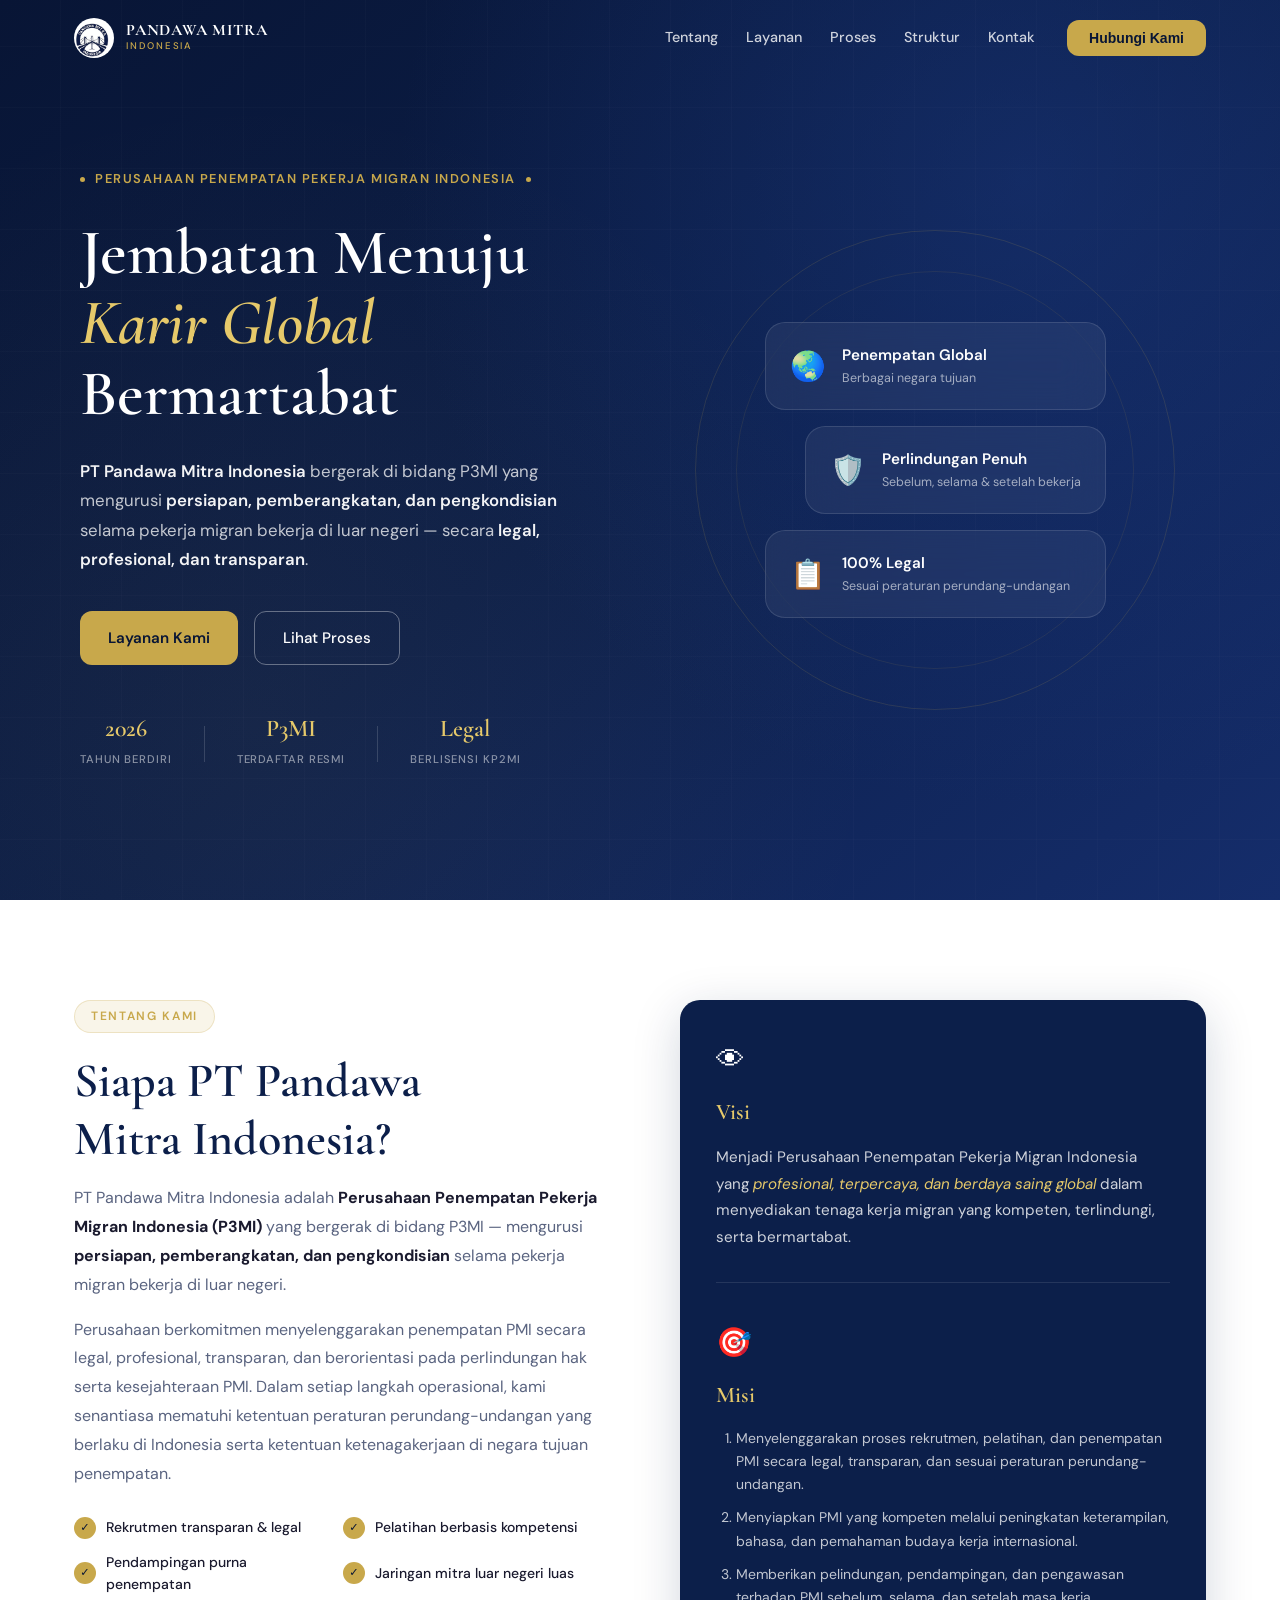
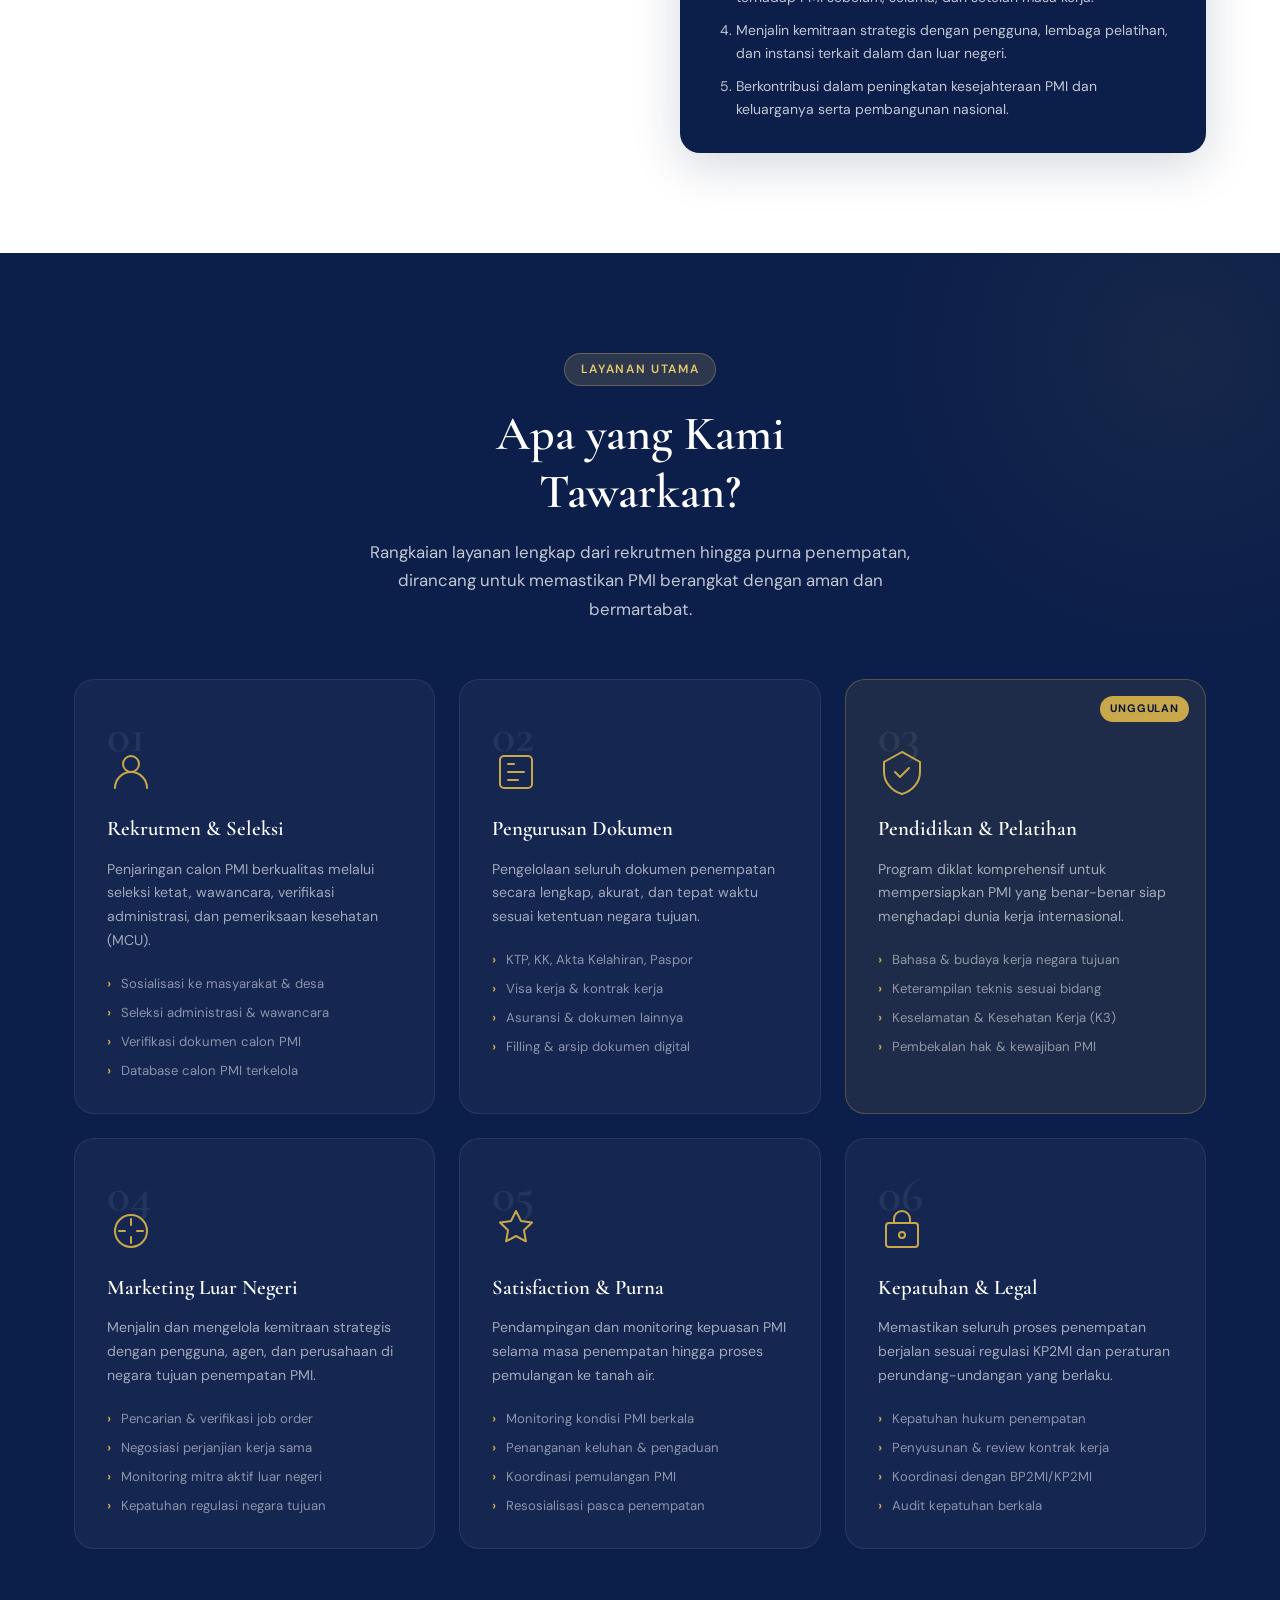
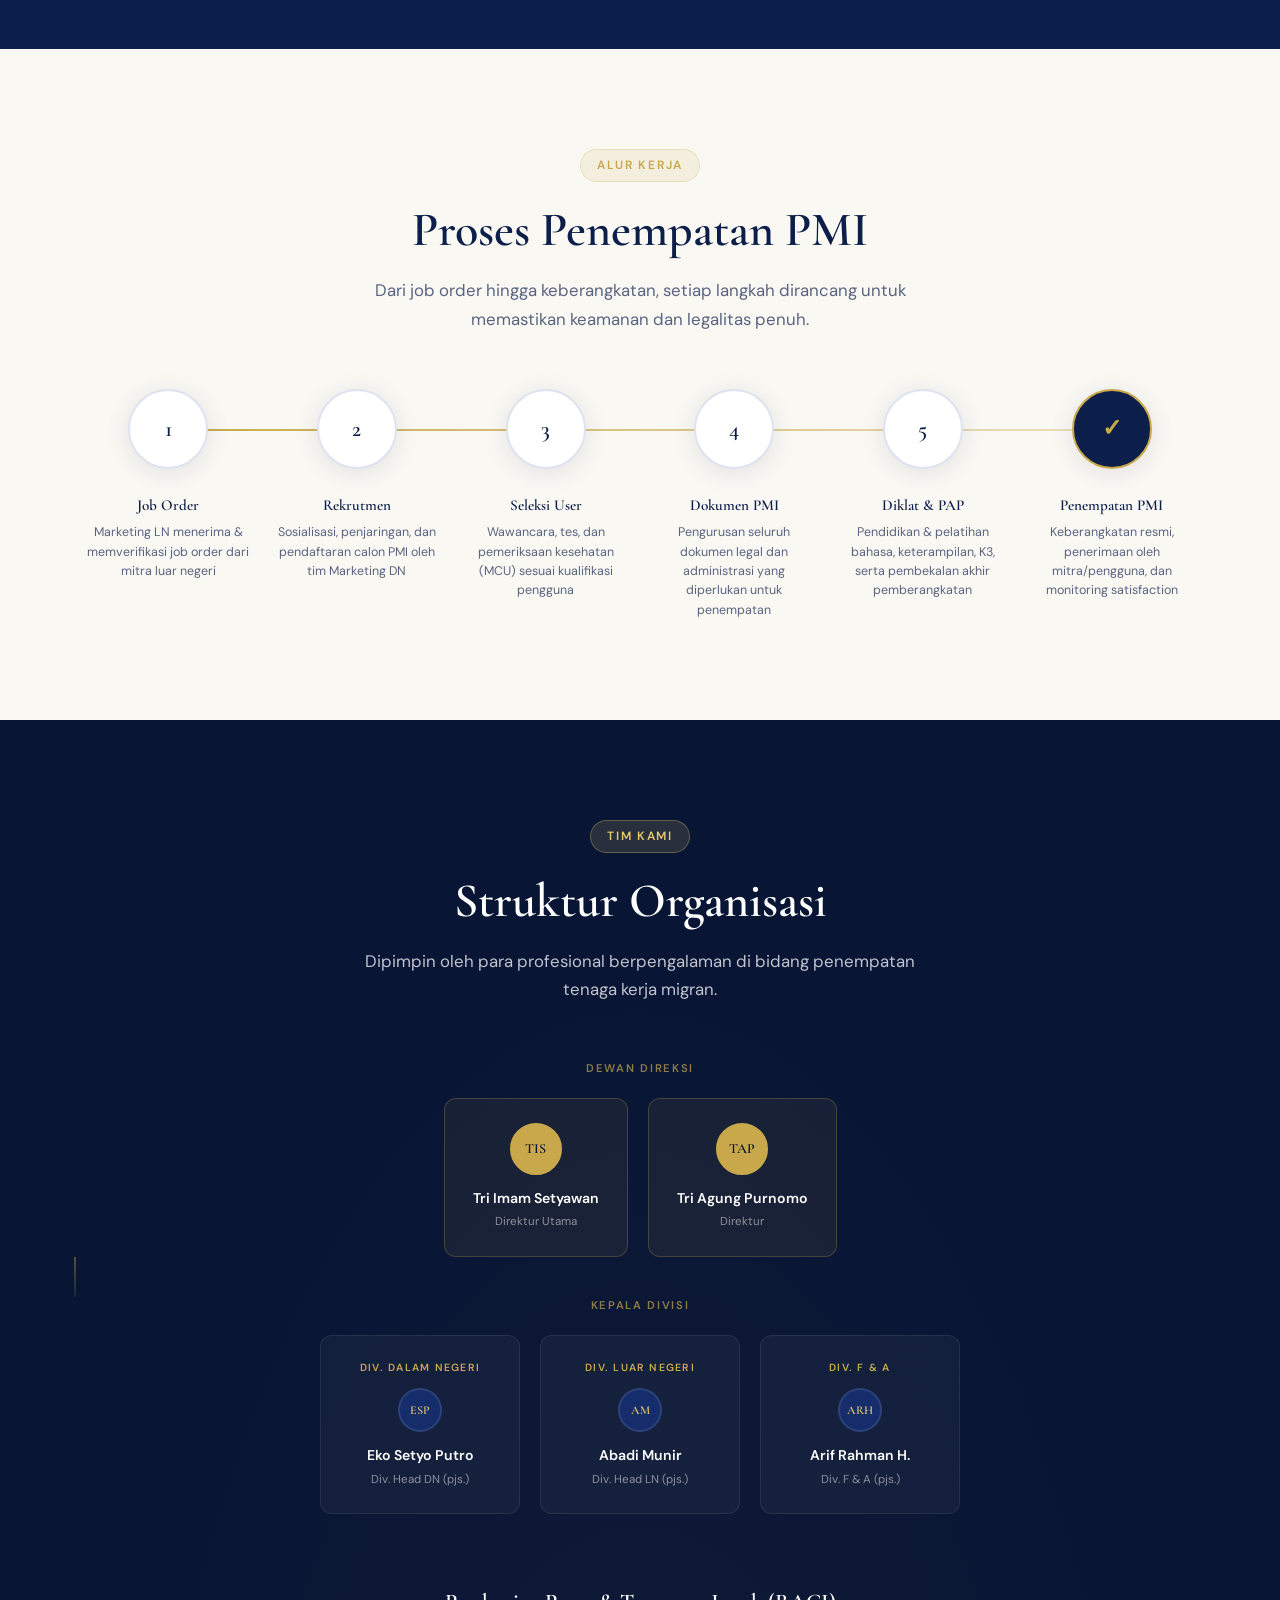
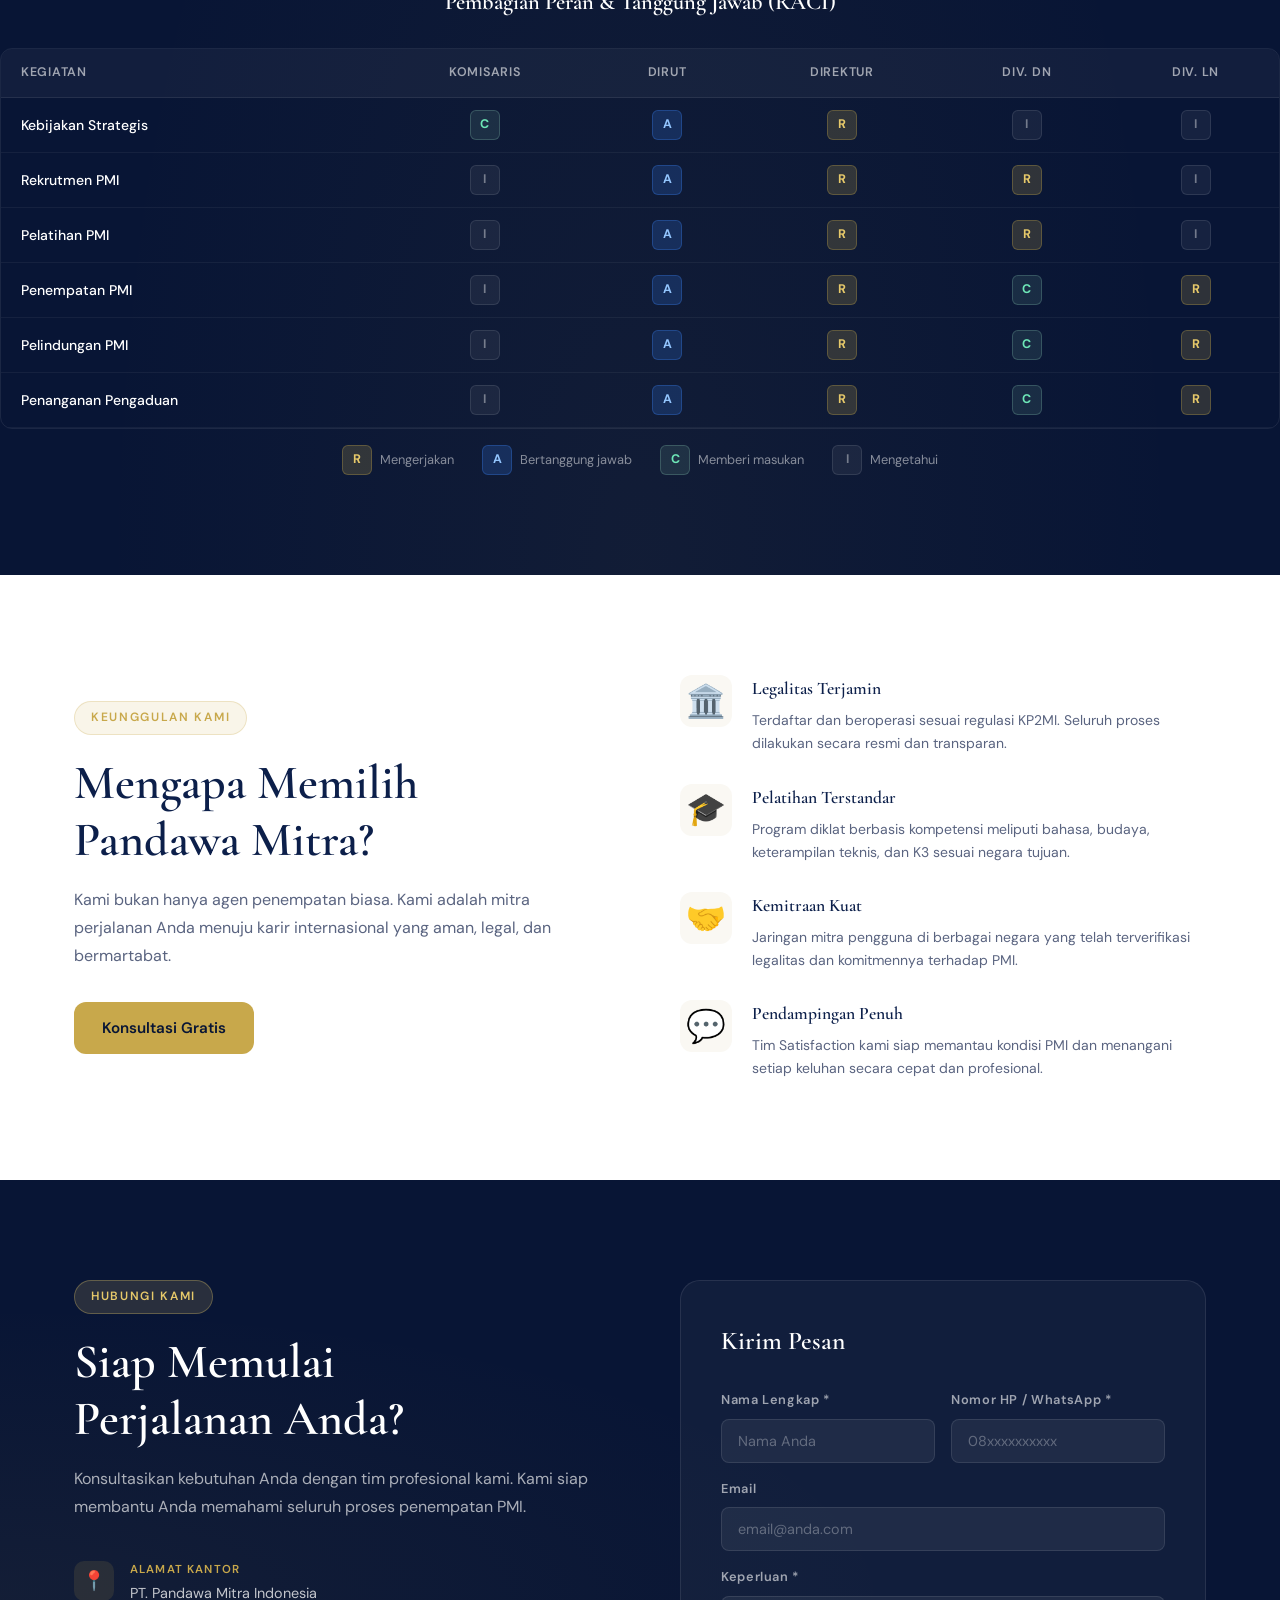
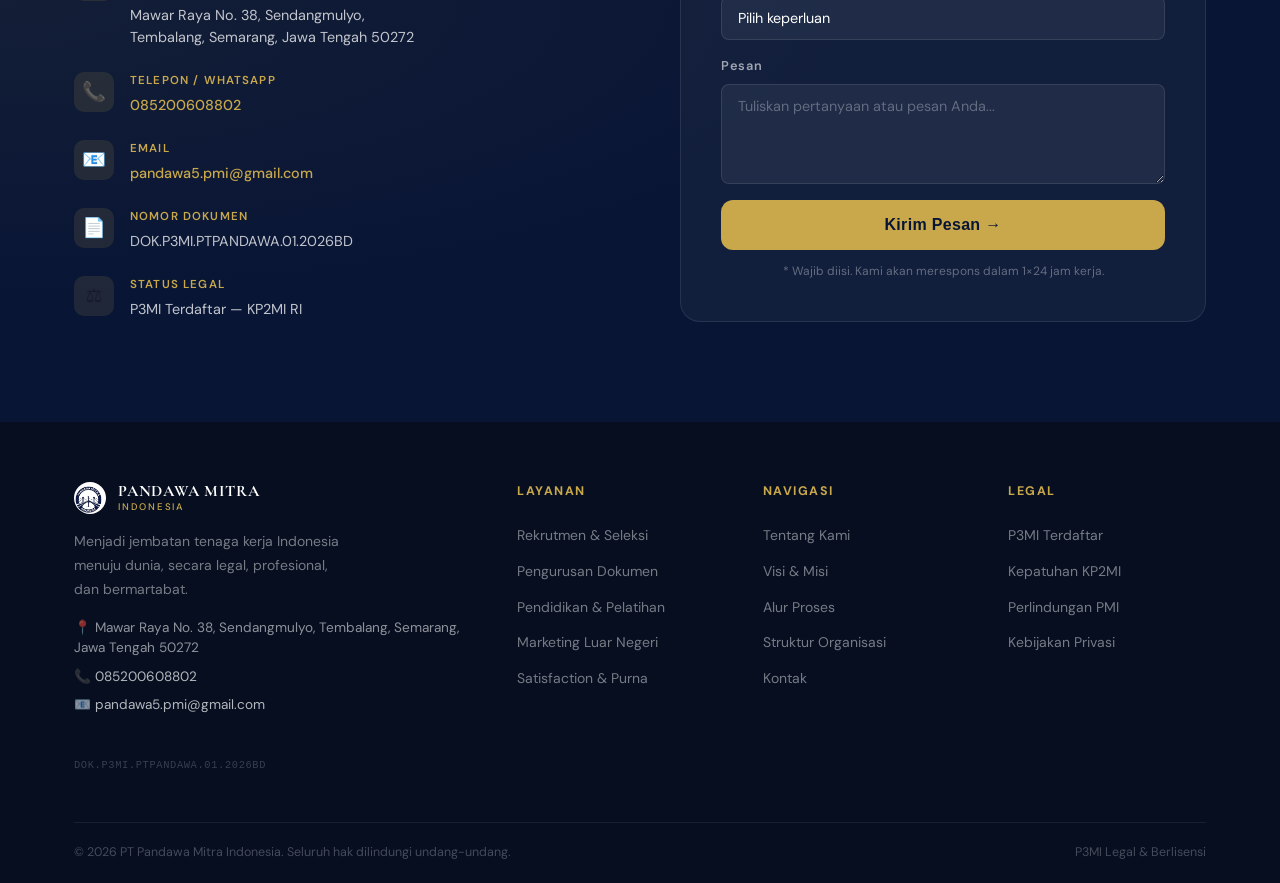
==== commit 330f41e1: "commit" ====
--- a/index.html
+++ b/index.html
@@ -548,30 +548,7 @@
           </p>
         </div>
 
-        <div class="org-levels">
-          <!-- Komisaris -->
-          <div class="org-level reveal">
-            <div class="org-level-label">Dewan Komisaris</div>
-            <div class="org-cards komisaris">
-              <div class="org-card">
-                <div class="oc-avatar">ARH</div>
-                <div class="oc-name">Arif Rahman Hakim</div>
-                <div class="oc-role">Komisaris Utama</div>
-              </div>
-              <div class="org-card">
-                <div class="oc-avatar">AM</div>
-                <div class="oc-name">Abadi Munir</div>
-                <div class="oc-role">Komisaris</div>
-              </div>
-              <div class="org-card">
-                <div class="oc-avatar">ESP</div>
-                <div class="oc-name">Eko Setyo Putro</div>
-                <div class="oc-role">Komisaris</div>
-              </div>
-            </div>
-          </div>
-
-          <div class="org-connector-v"></div>
+      
 
           <!-- Direksi -->
           <div class="org-level reveal">
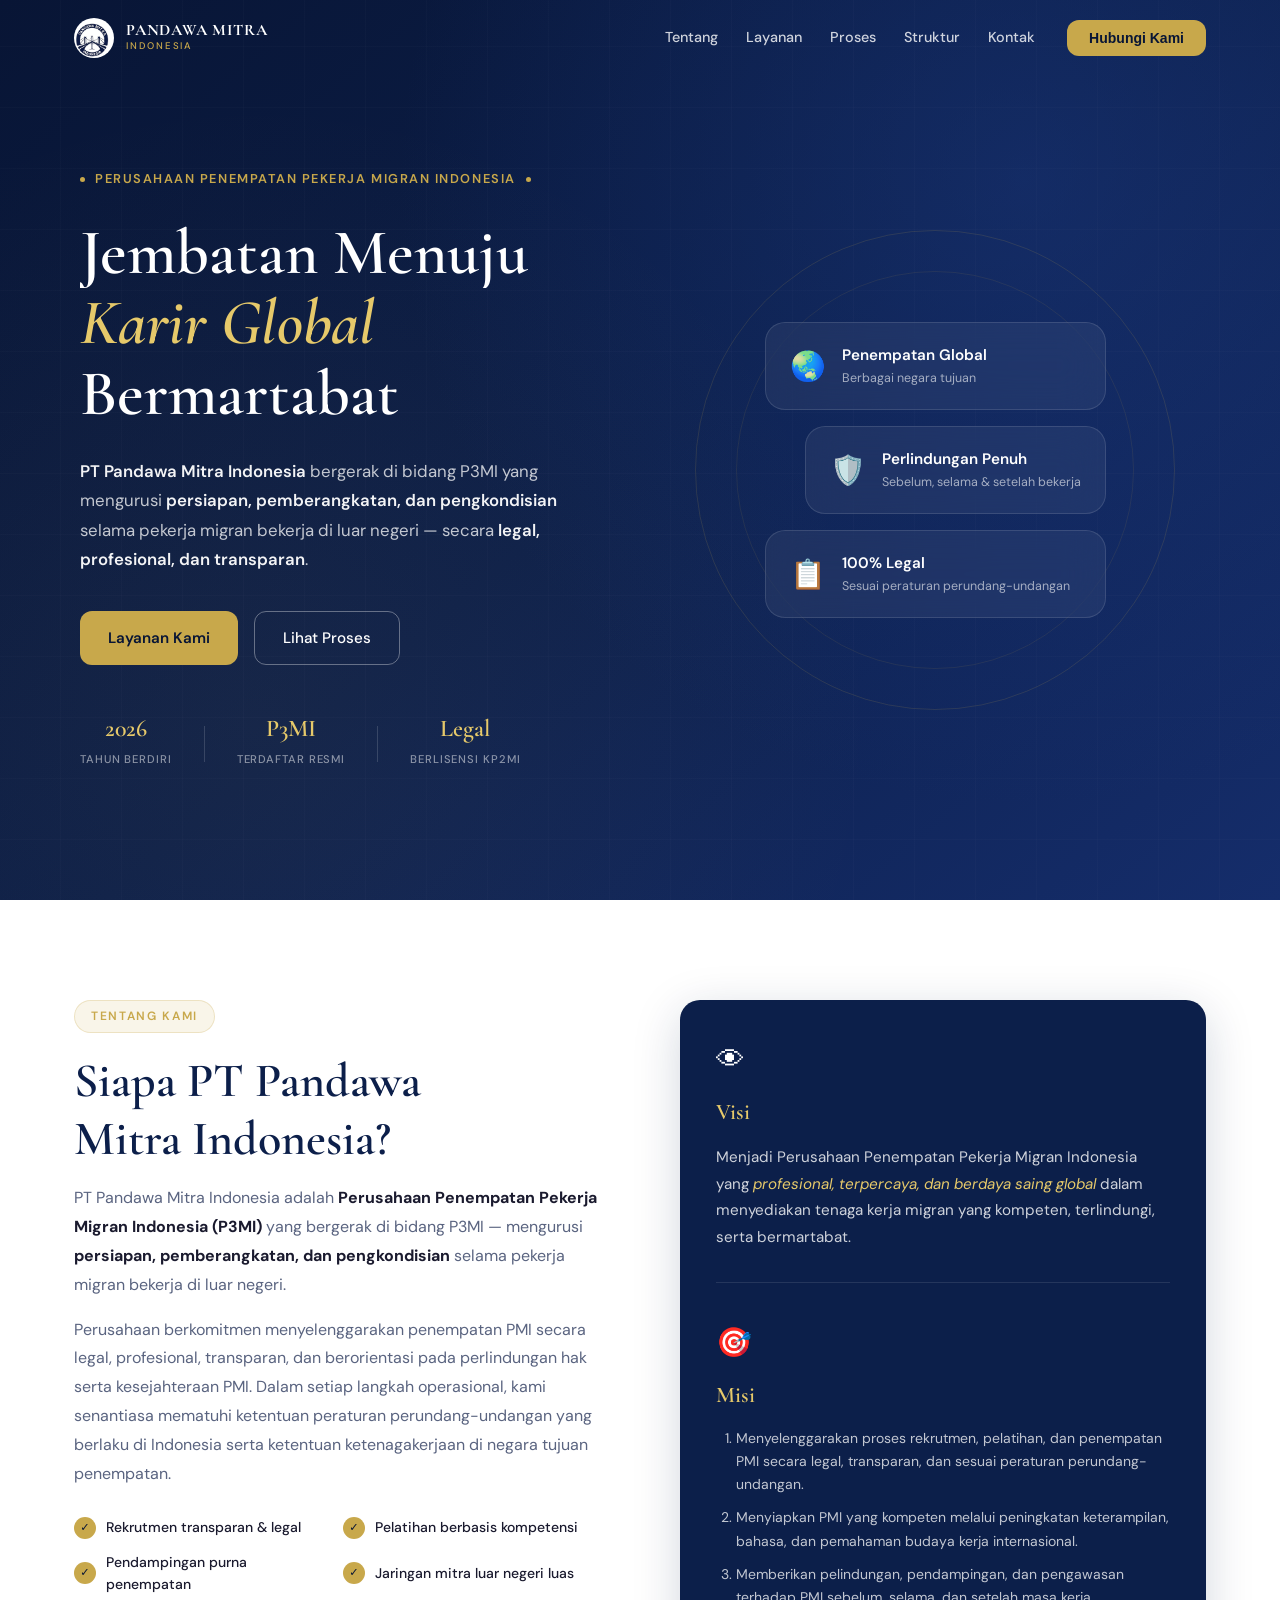
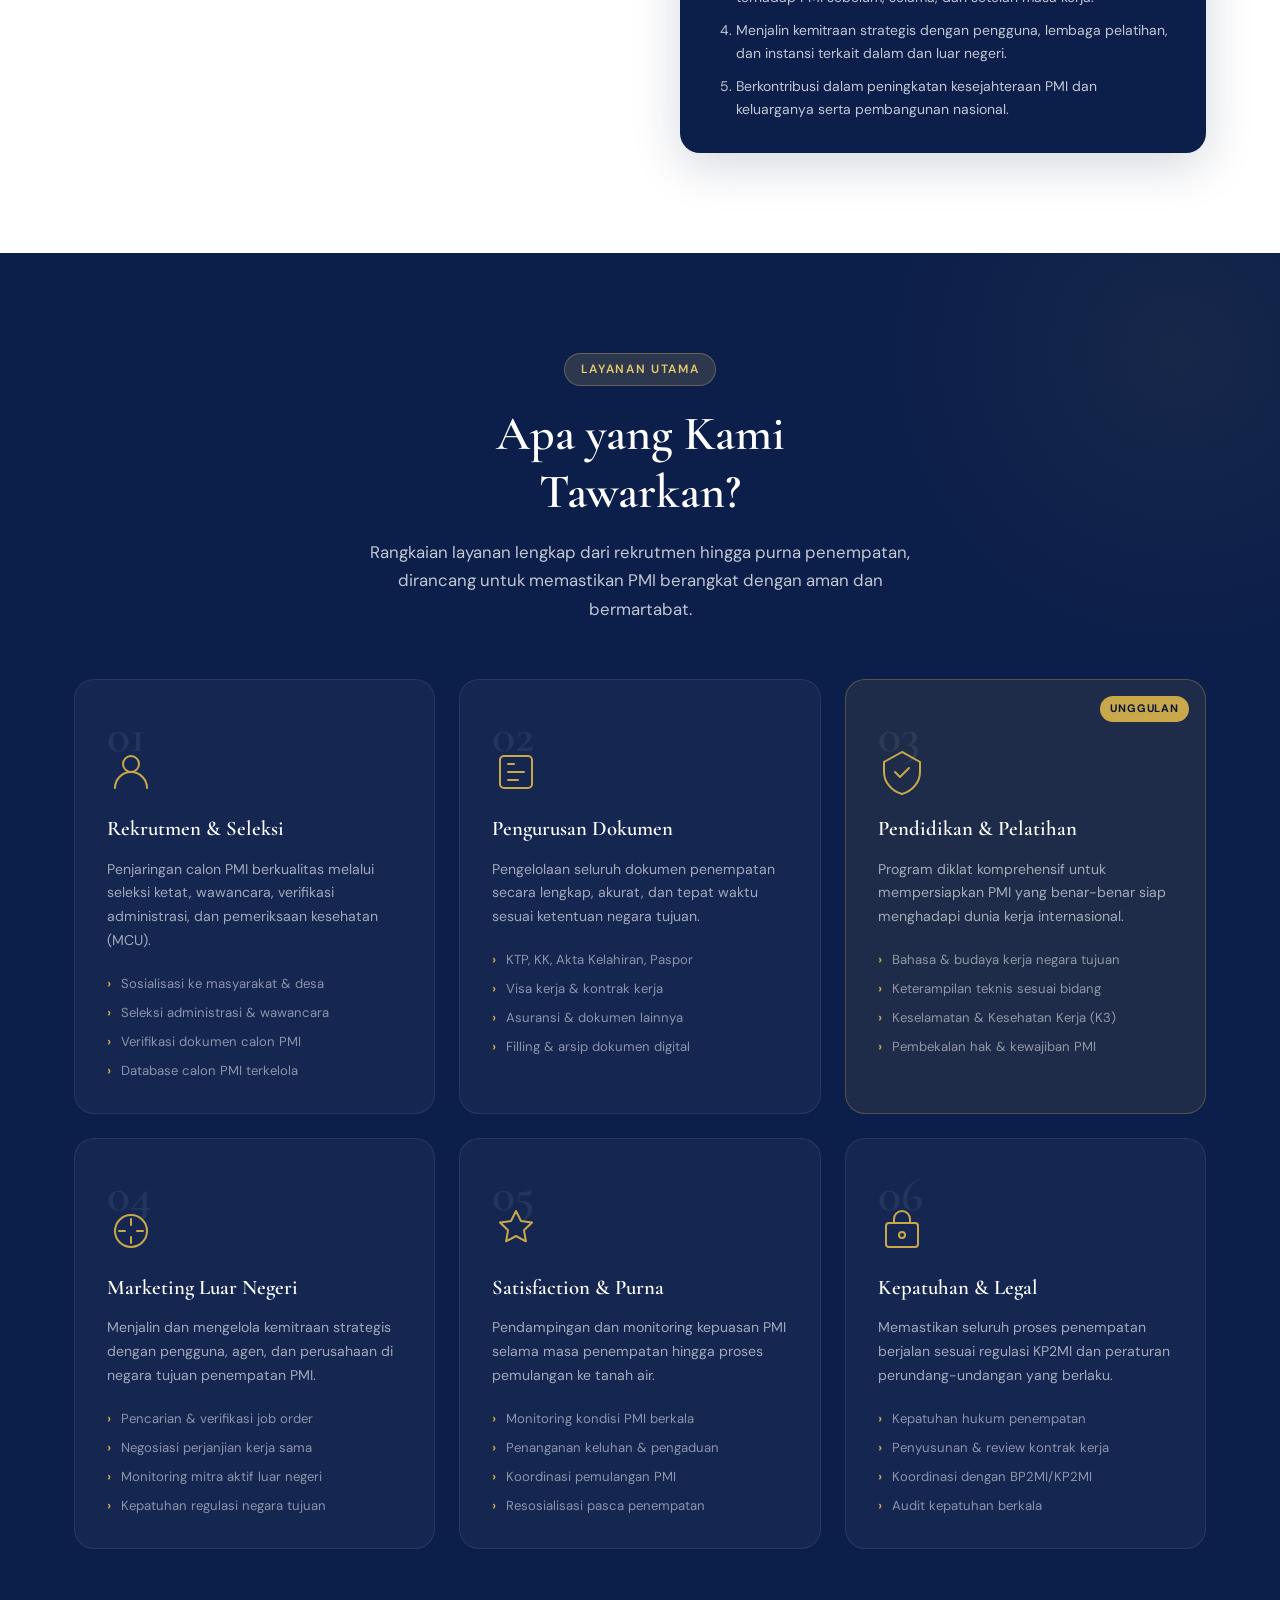
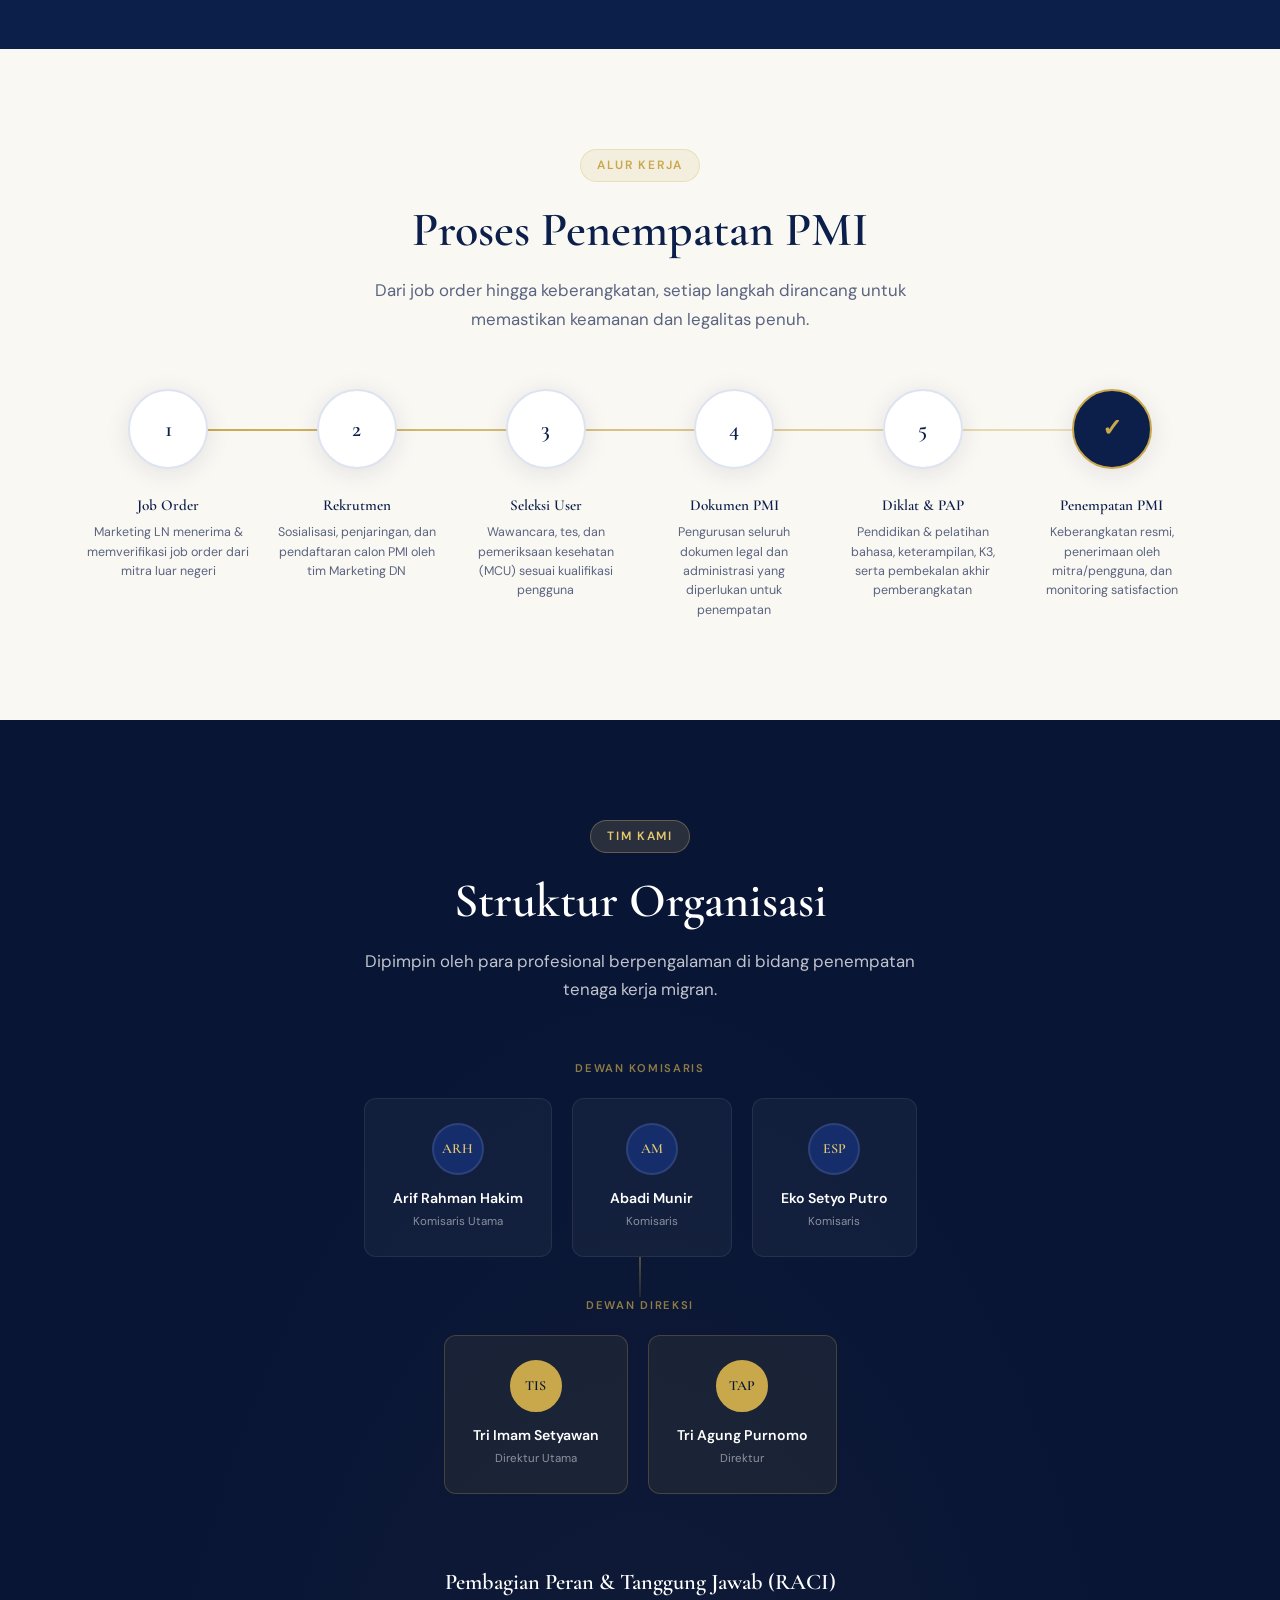
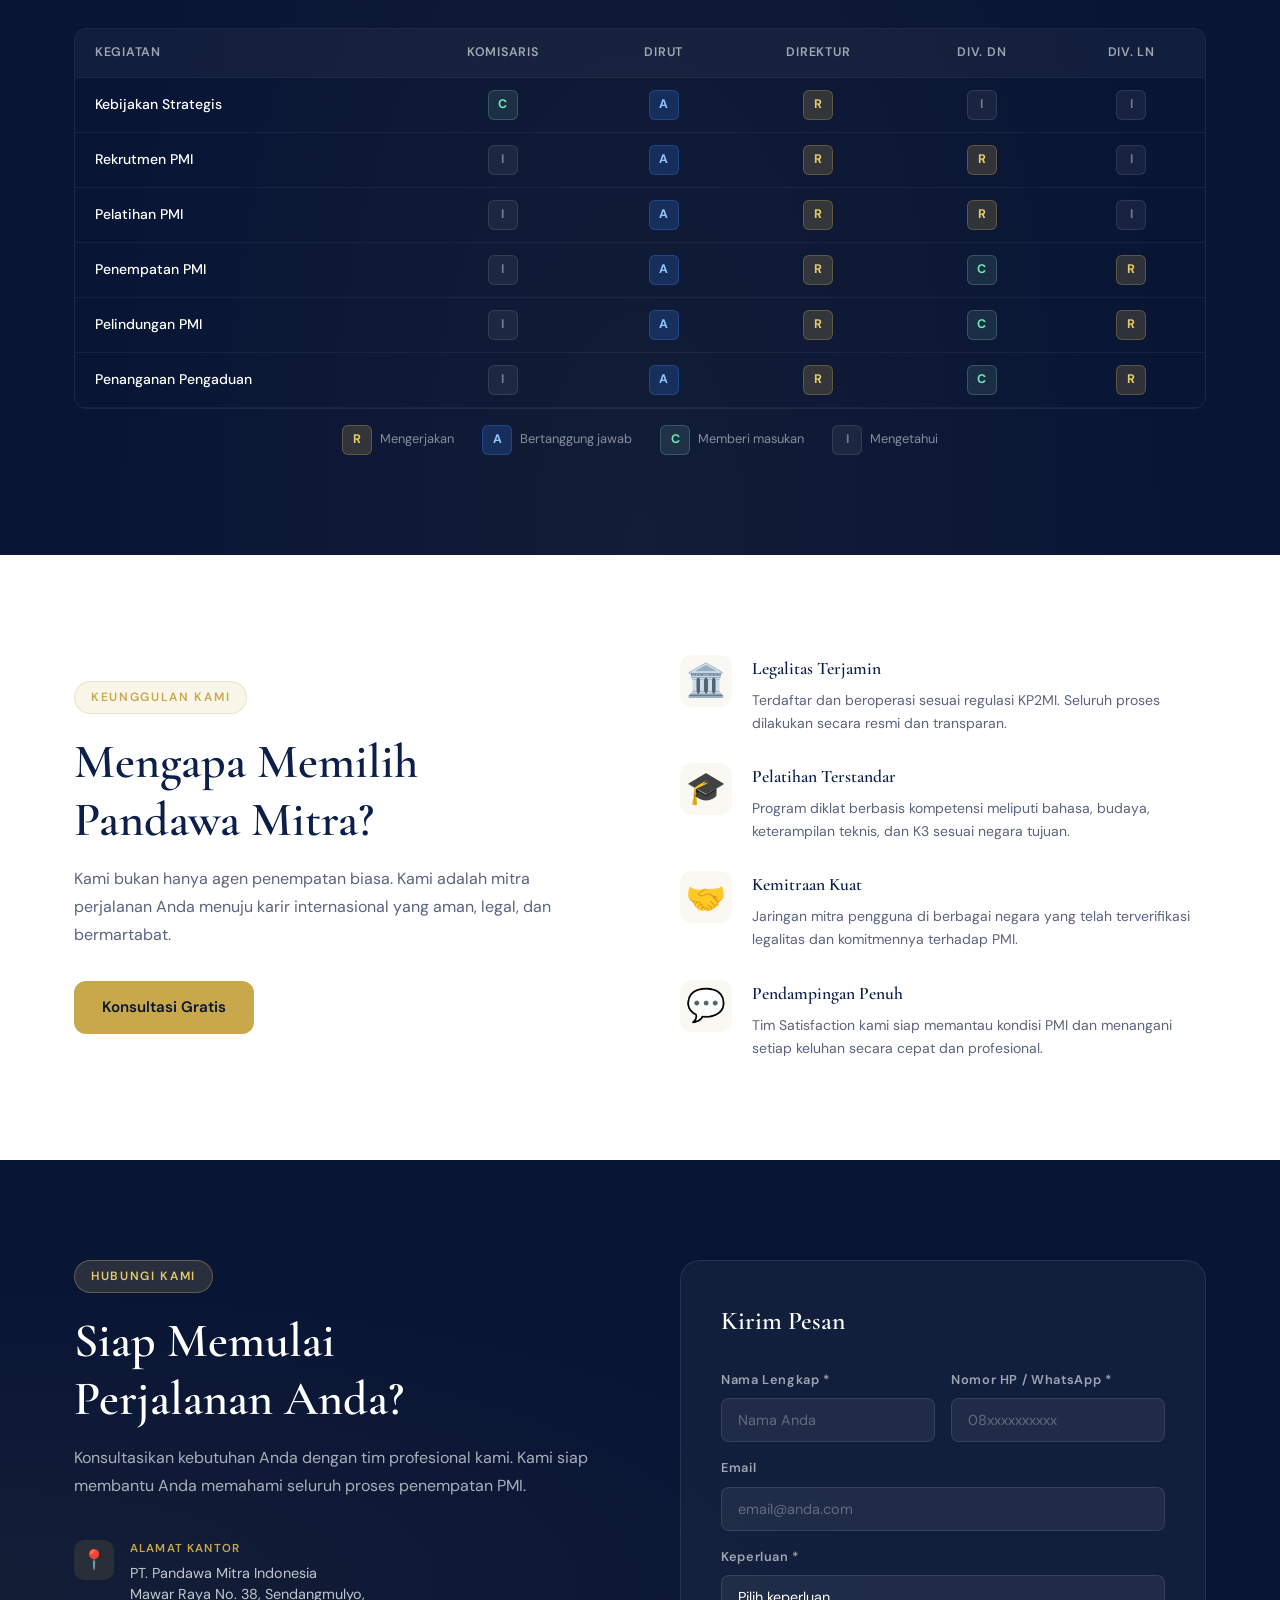
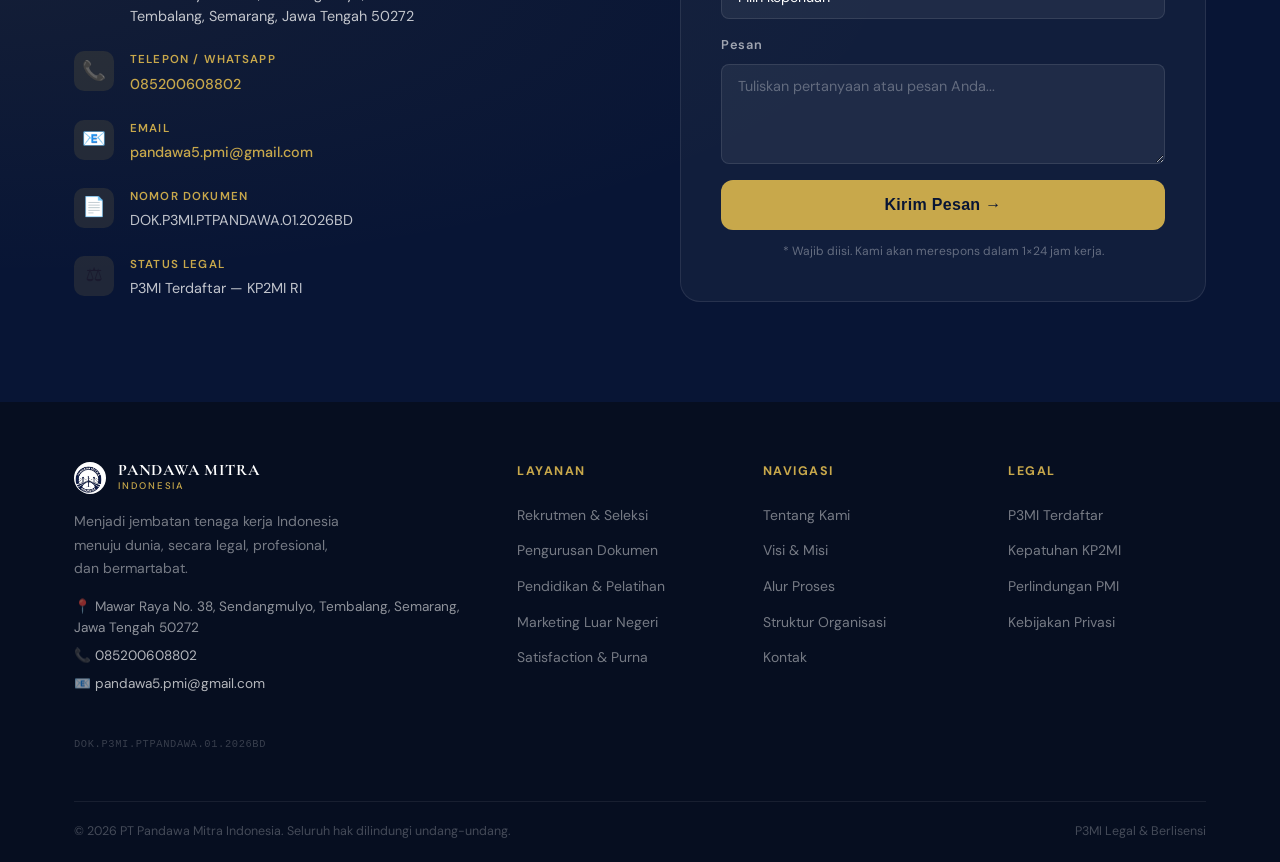
==== commit ff594d28: "Update index.html Signed-off-by: LPK-Kizuna-Mitra <kizunamitraindonesia@gmail.com>" ====
--- a/index.html
+++ b/index.html
@@ -536,64 +536,57 @@
     </section>
 
     <!-- ═══════════════════ STRUKTUR ORGANISASI ═══════════════════ -->
-    <section class="organisasi" id="organisasi">
-      <div class="org-bg"></div>
-      <div class="container">
-        <div class="section-header reveal">
-          <div class="section-tag light">Tim Kami</div>
-          <h2 class="section-title light">Struktur Organisasi</h2>
-          <p class="section-desc light">
-            Dipimpin oleh para profesional berpengalaman di bidang penempatan
-            tenaga kerja migran.
-          </p>
-        </div>
-
-      
-
-          <!-- Direksi -->
-          <div class="org-level reveal">
-            <div class="org-level-label">Dewan Direksi</div>
-            <div class="org-cards direksi">
-              <div class="org-card highlight-card">
-                <div class="oc-avatar gold">TIS</div>
-                <div class="oc-name">Tri Imam Setyawan</div>
-                <div class="oc-role">Direktur Utama</div>
-              </div>
-              <div class="org-card highlight-card">
-                <div class="oc-avatar gold">TAP</div>
-                <div class="oc-name">Tri Agung Purnomo</div>
-                <div class="oc-role">Direktur</div>
-              </div>
-            </div>
-          </div>
-
-          <div class="org-connector-v"></div>
-
-          <!-- Divisi -->
-          <div class="org-level reveal">
-            <div class="org-level-label">Kepala Divisi</div>
-            <div class="org-cards divisi">
-              <div class="org-card divisi-card">
-                <div class="oc-div-tag">Div. Dalam Negeri</div>
-                <div class="oc-avatar sm">ESP</div>
-                <div class="oc-name">Eko Setyo Putro</div>
-                <div class="oc-role">Div. Head DN (pjs.)</div>
-              </div>
-              <div class="org-card divisi-card">
-                <div class="oc-div-tag">Div. Luar Negeri</div>
-                <div class="oc-avatar sm">AM</div>
-                <div class="oc-name">Abadi Munir</div>
-                <div class="oc-role">Div. Head LN (pjs.)</div>
-              </div>
-              <div class="org-card divisi-card">
-                <div class="oc-div-tag">Div. F &amp; A</div>
-                <div class="oc-avatar sm">ARH</div>
-                <div class="oc-name">Arif Rahman H.</div>
-                <div class="oc-role">Div. F &amp; A (pjs.)</div>
-              </div>
-            </div>
-          </div>
-        </div>
+  <section class="organisasi" id="organisasi">
+    <div class="org-bg"></div>
+    <div class="container">
+      <div class="section-header reveal">
+        <div class="section-tag light">Tim Kami</div>
+        <h2 class="section-title light">Struktur Organisasi</h2>
+        <p class="section-desc light">Dipimpin oleh para profesional berpengalaman di bidang penempatan tenaga kerja migran.</p>
+      </div>
+
+      <div class="org-levels">
+        <!-- Komisaris -->
+        <div class="org-level reveal">
+          <div class="org-level-label">Dewan Komisaris</div>
+          <div class="org-cards komisaris">
+            <div class="org-card">
+              <div class="oc-avatar">ARH</div>
+              <div class="oc-name">Arif Rahman Hakim</div>
+              <div class="oc-role">Komisaris Utama</div>
+            </div>
+            <div class="org-card">
+              <div class="oc-avatar">AM</div>
+              <div class="oc-name">Abadi Munir</div>
+              <div class="oc-role">Komisaris</div>
+            </div>
+            <div class="org-card">
+              <div class="oc-avatar">ESP</div>
+              <div class="oc-name">Eko Setyo Putro</div>
+              <div class="oc-role">Komisaris</div>
+            </div>
+          </div>
+        </div>
+
+        <div class="org-connector-v"></div>
+
+        <!-- Direksi -->
+        <div class="org-level reveal">
+          <div class="org-level-label">Dewan Direksi</div>
+          <div class="org-cards direksi">
+            <div class="org-card highlight-card">
+              <div class="oc-avatar gold">TIS</div>
+              <div class="oc-name">Tri Imam Setyawan</div>
+              <div class="oc-role">Direktur Utama</div>
+            </div>
+            <div class="org-card highlight-card">
+              <div class="oc-avatar gold">TAP</div>
+              <div class="oc-name">Tri Agung Purnomo</div>
+              <div class="oc-role">Direktur</div>
+            </div>
+          </div>
+        </div>
+
 
         <!-- RACI Table -->
         <div class="raci-section reveal">
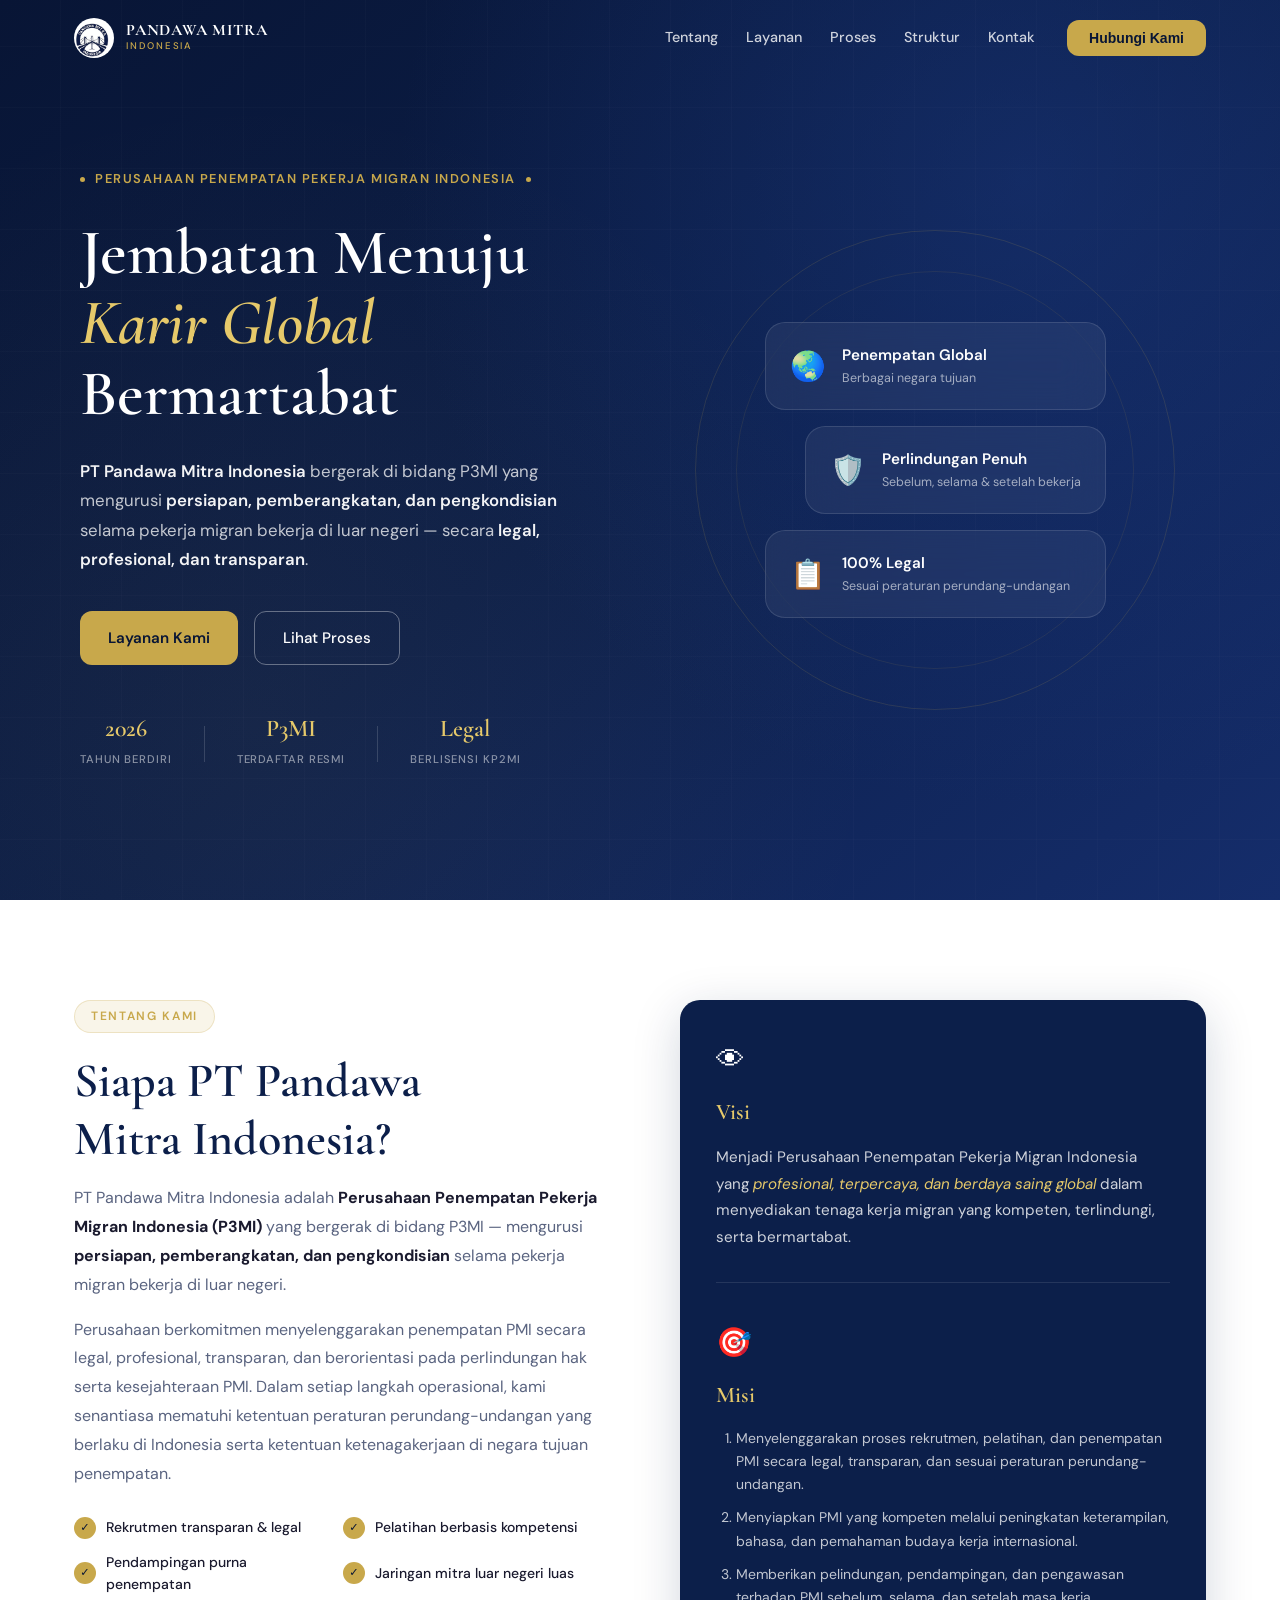
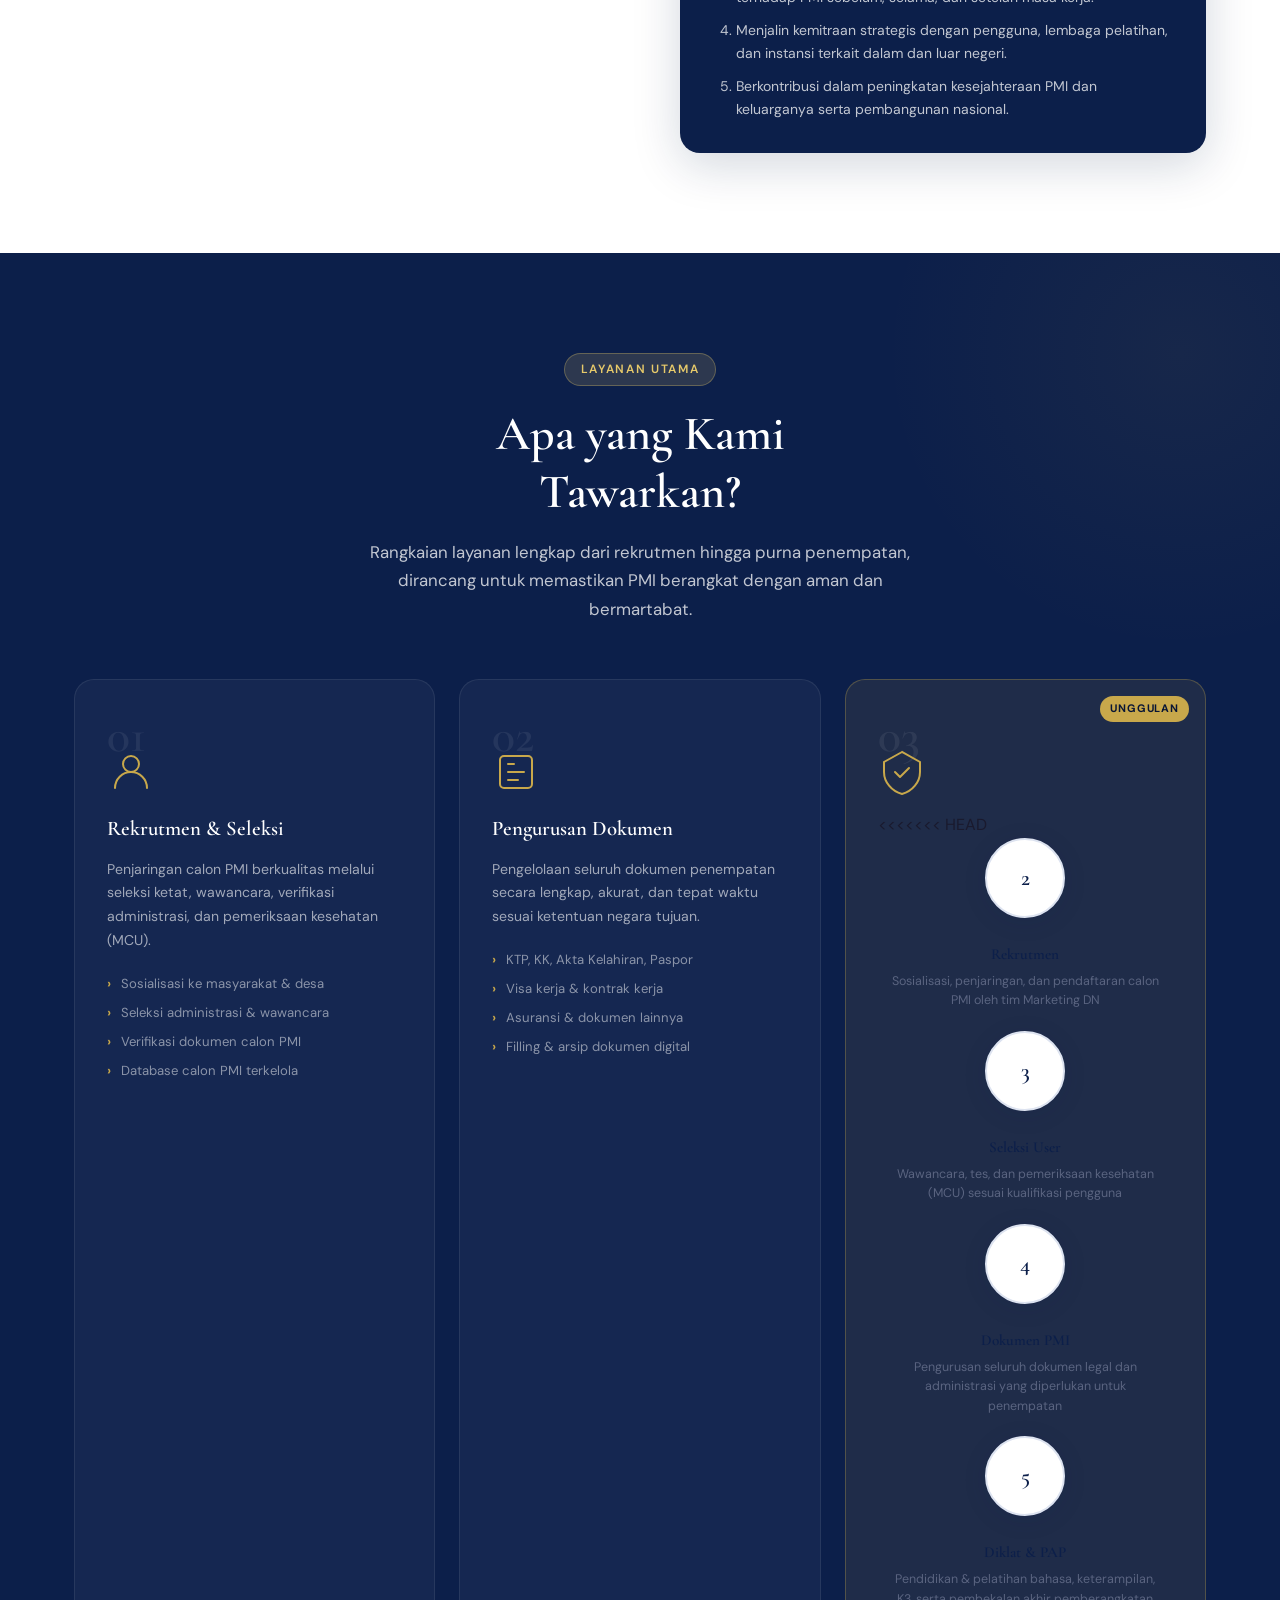
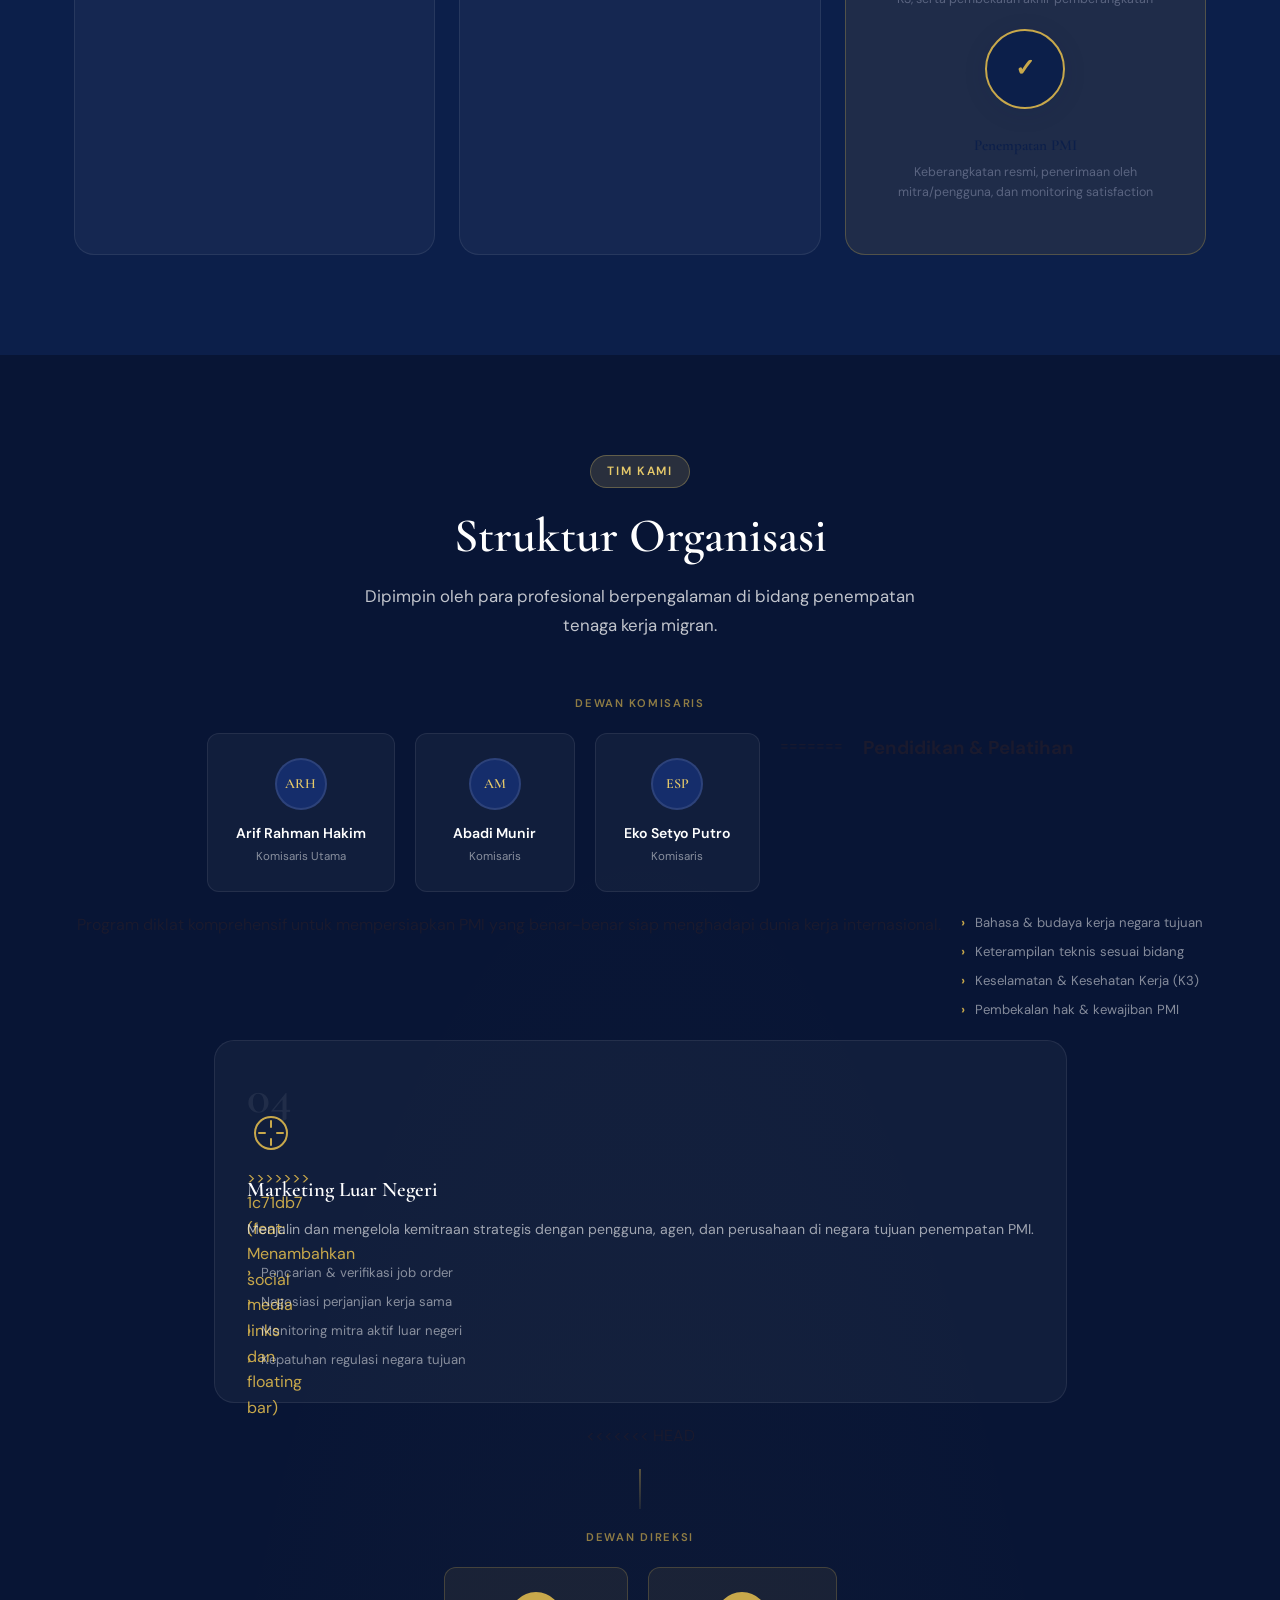
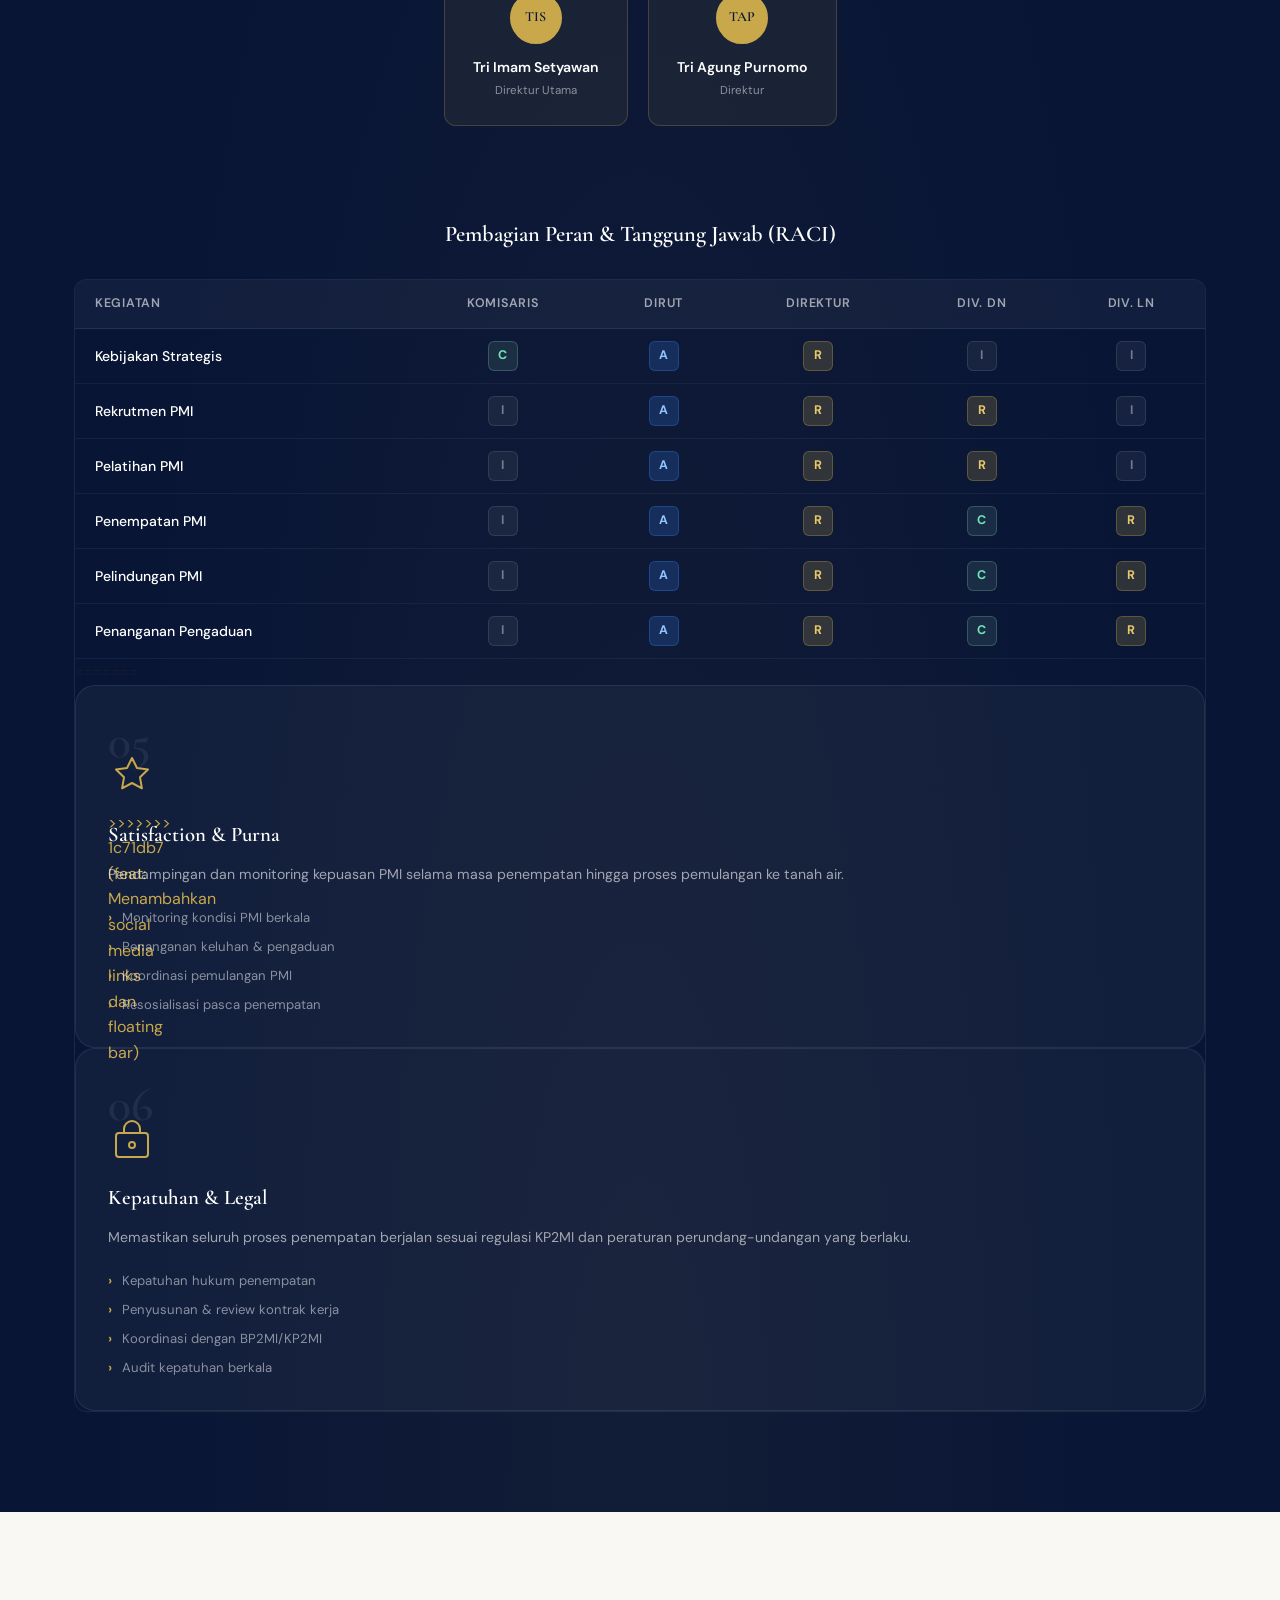
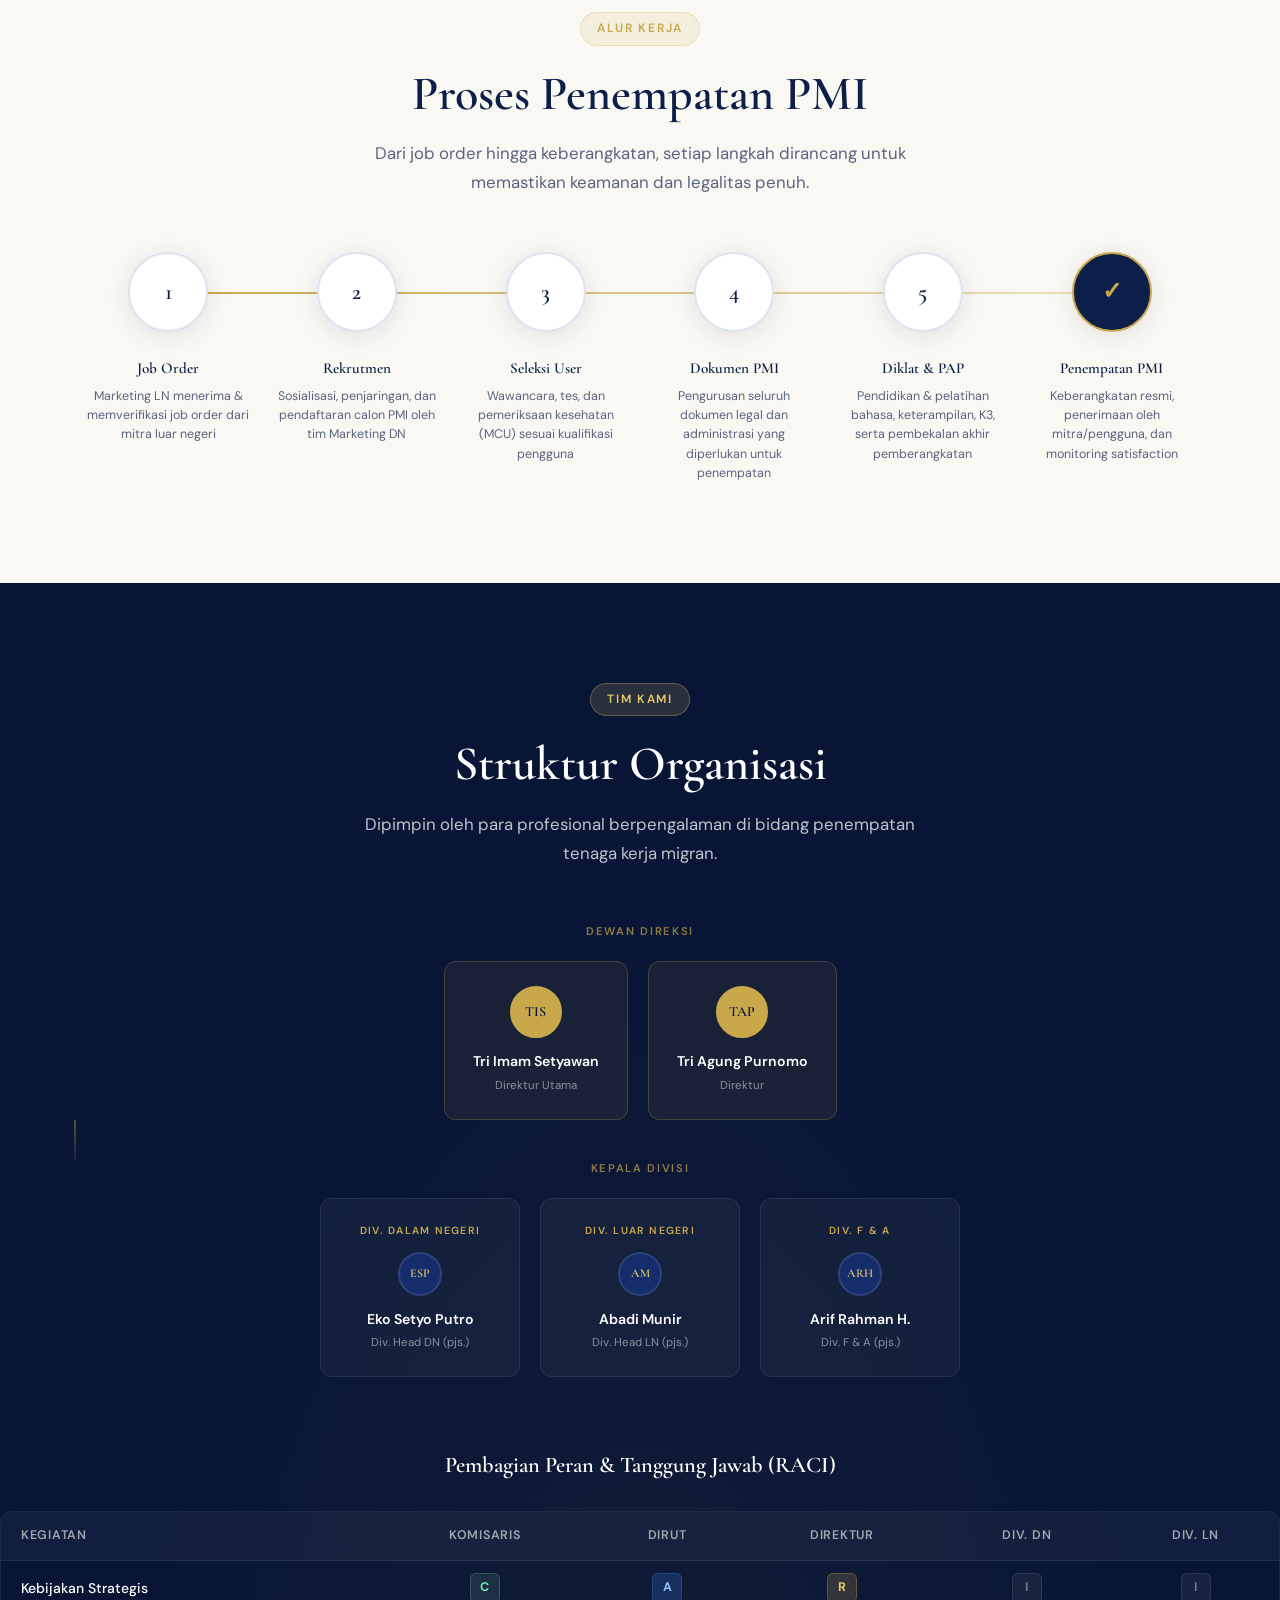
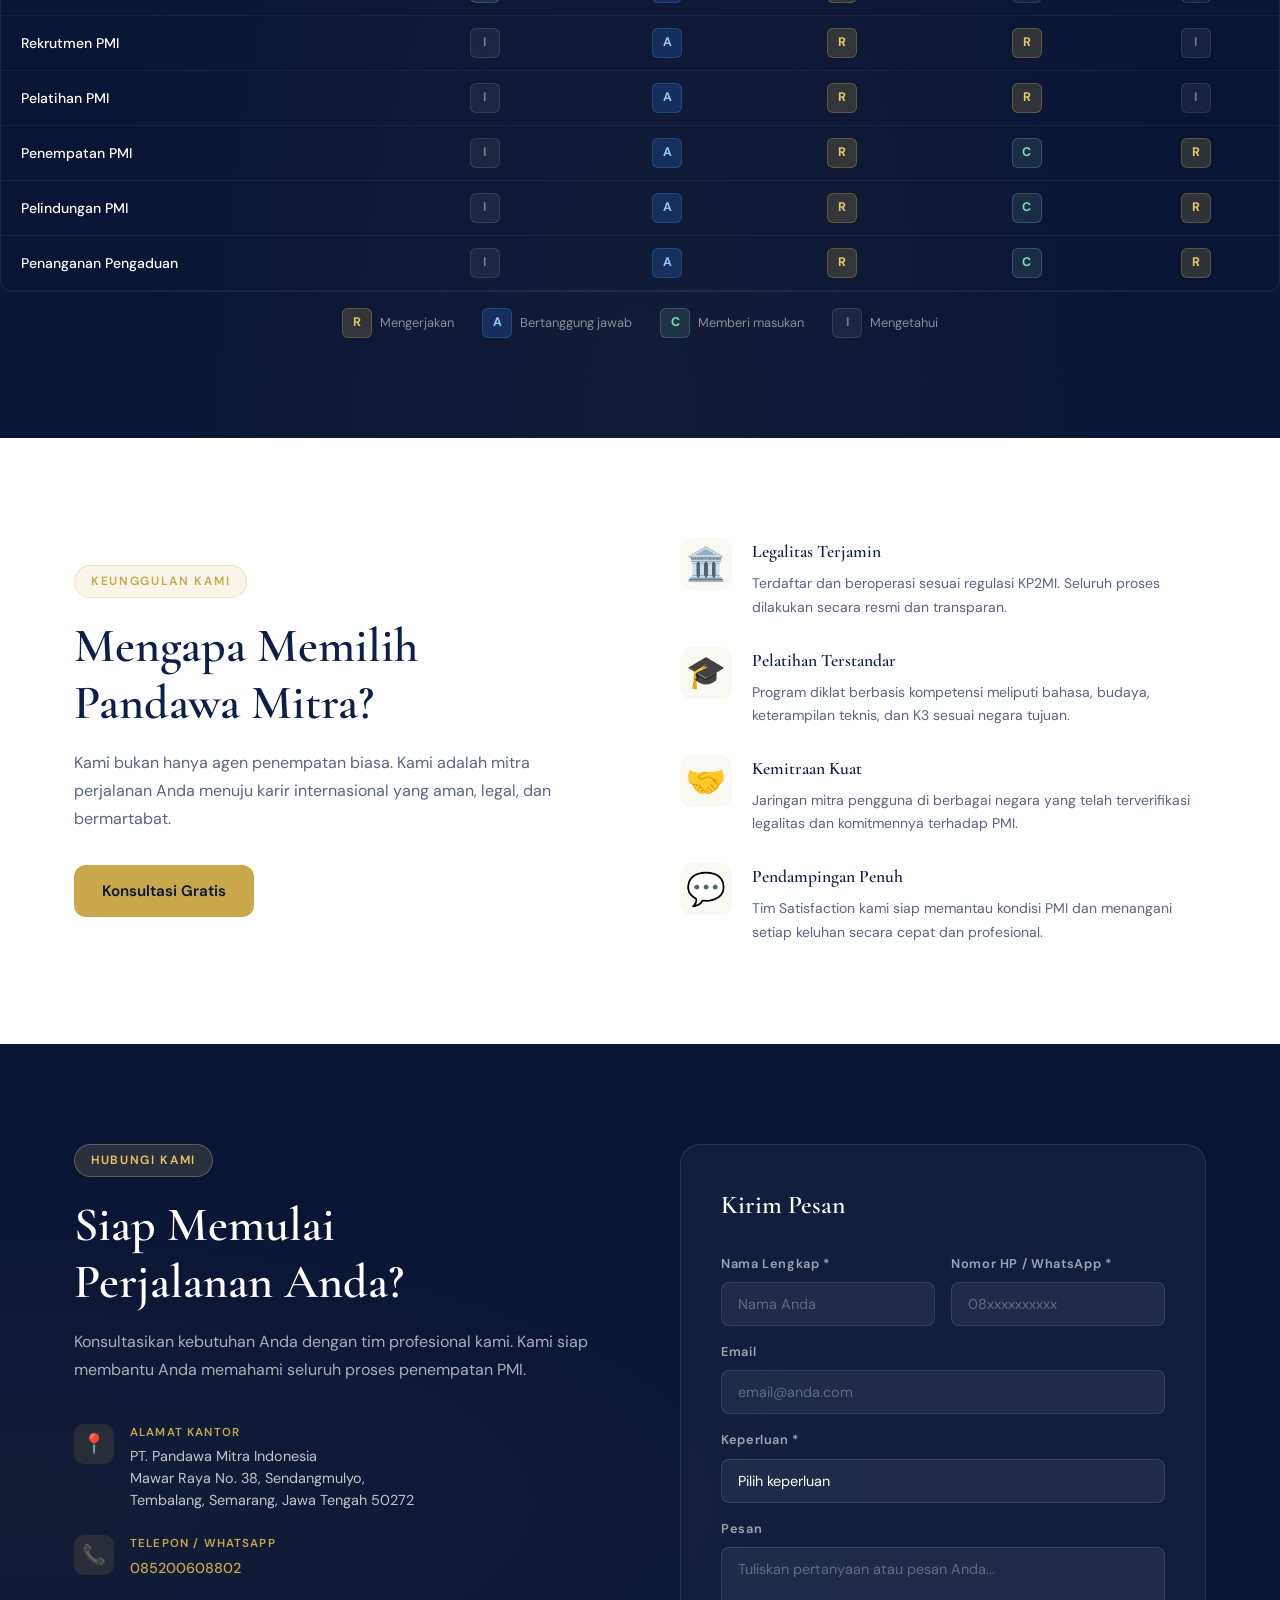
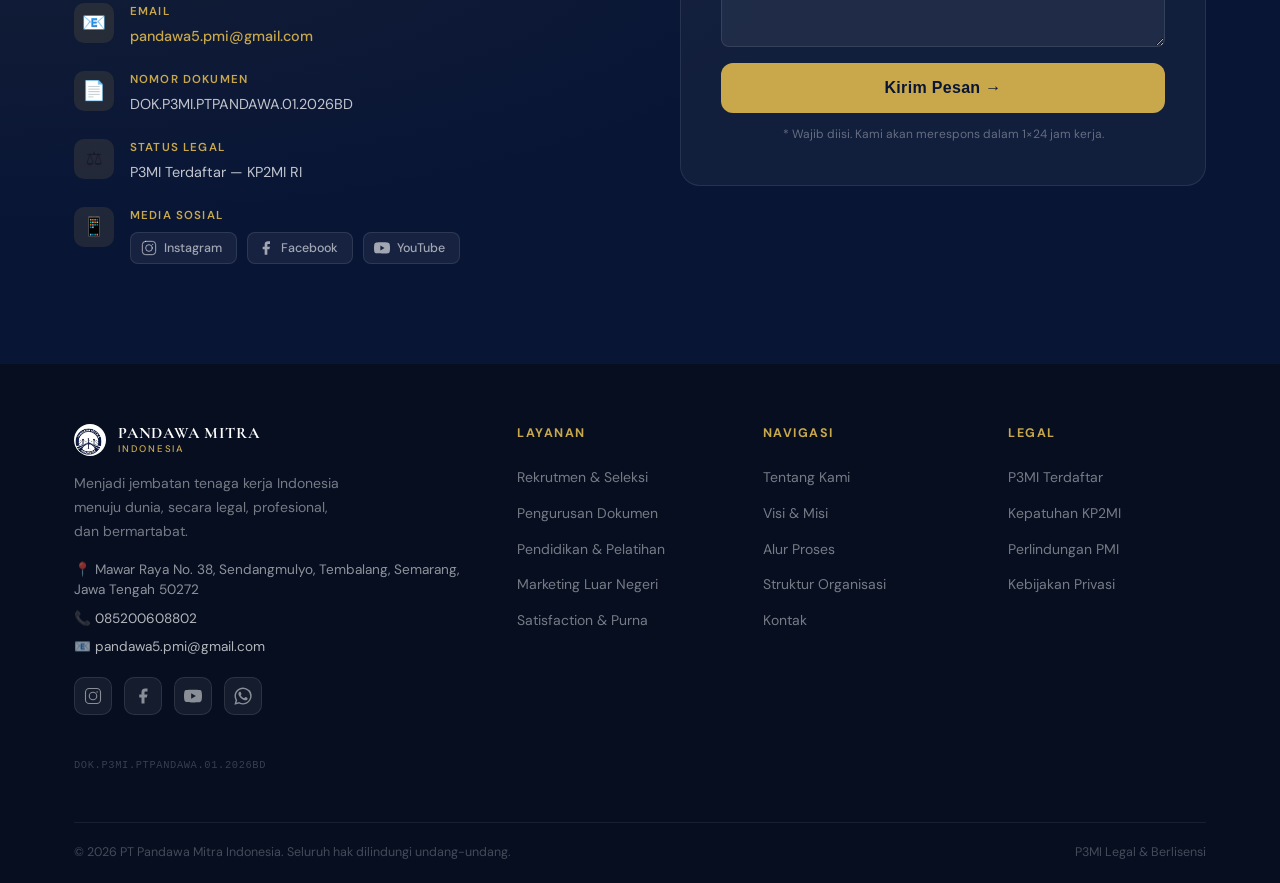
==== commit 629523cc: "feat: Menambahkan social media links dan floating bar" ====
--- a/index.html
+++ b/index.html
@@ -1,472 +1,290 @@
 <!doctype html>
 <html lang="id">
-  <head>
-    <meta charset="UTF-8" />
-    <meta name="viewport" content="width=device-width, initial-scale=1.0" />
-    <title>PT Pandawa Mitra Indonesia | P3MI Profesional & Terpercaya</title>
-    <meta
-      name="description"
-      content="PT Pandawa Mitra Indonesia adalah Perusahaan Penempatan Pekerja Migran Indonesia (P3MI) yang bergerak di bidang rekrutmen, pelatihan, dan penempatan tenaga kerja Indonesia ke berbagai negara tujuan."
-    />
-    <link rel="preconnect" href="https://fonts.googleapis.com" />
-    <link rel="preconnect" href="https://fonts.gstatic.com" crossorigin />
-    <link
-      href="https://fonts.googleapis.com/css2?family=Cormorant+Garamond:ital,wght@0,400;0,500;0,600;0,700;1,400&family=DM+Sans:wght@300;400;500;600&display=swap"
-      rel="stylesheet"
-    />
-    <link rel="stylesheet" href="css/style.css" />
-    <link rel="icon" type="image/jpeg" href="assets/logo.jpg" />
-  </head>
-  <body>
-    <!-- ═══════════════════ NAVBAR ═══════════════════ -->
-    <header class="navbar" id="navbar">
-      <div class="nav-inner">
-        <a href="#hero" class="nav-logo">
-          <div class="logo-mark">
-            <img src="assets/logo.jpg" alt="Logo Pandawa Mitra Indonesia" />
-          </div>
-          <div class="logo-text">
-            <span class="logo-main">PANDAWA MITRA</span>
-            <span class="logo-sub">INDONESIA</span>
-          </div>
-        </a>
-        <nav class="nav-links">
-          <a href="#tentang">Tentang</a>
-          <a href="#layanan">Layanan</a>
-          <a href="#proses">Proses</a>
-          <a href="#organisasi">Struktur</a>
-          <a href="#kontak">Kontak</a>
-        </nav>
-        <button
-          class="nav-cta"
-          onclick="
+
+<head>
+  <meta charset="UTF-8" />
+  <meta name="viewport" content="width=device-width, initial-scale=1.0" />
+  <title>PT Pandawa Mitra Indonesia | P3MI Profesional & Terpercaya</title>
+  <meta name="description"
+    content="PT Pandawa Mitra Indonesia adalah Perusahaan Penempatan Pekerja Migran Indonesia (P3MI) yang bergerak di bidang rekrutmen, pelatihan, dan penempatan tenaga kerja Indonesia ke berbagai negara tujuan." />
+  <link rel="preconnect" href="https://fonts.googleapis.com" />
+  <link rel="preconnect" href="https://fonts.gstatic.com" crossorigin />
+  <link
+    href="https://fonts.googleapis.com/css2?family=Cormorant+Garamond:ital,wght@0,400;0,500;0,600;0,700;1,400&family=DM+Sans:wght@300;400;500;600&display=swap"
+    rel="stylesheet" />
+  <link rel="stylesheet" href="css/style.css" />
+  <link rel="icon" type="image/jpeg" href="assets/logo.jpg" />
+</head>
+
+<body>
+  <!-- ═══════════════════ NAVBAR ═══════════════════ -->
+  <header class="navbar" id="navbar">
+    <div class="nav-inner">
+      <a href="#hero" class="nav-logo">
+        <div class="logo-mark">
+          <img src="assets/logo.jpg" alt="Logo Pandawa Mitra Indonesia" />
+        </div>
+        <div class="logo-text">
+          <span class="logo-main">PANDAWA MITRA</span>
+          <span class="logo-sub">INDONESIA</span>
+        </div>
+      </a>
+      <nav class="nav-links">
+        <a href="#tentang">Tentang</a>
+        <a href="#layanan">Layanan</a>
+        <a href="#proses">Proses</a>
+        <a href="#organisasi">Struktur</a>
+        <a href="#kontak">Kontak</a>
+      </nav>
+      <button class="nav-cta" onclick="
             document
               .getElementById('kontak')
               .scrollIntoView({ behavior: 'smooth' })
-          "
-        >
-          Hubungi Kami
-        </button>
-        <button class="hamburger" id="hamburger" aria-label="Menu">
-          <span></span><span></span><span></span>
-        </button>
-      </div>
-      <div class="mobile-menu" id="mobileMenu">
-        <a href="#tentang" class="mobile-link">Tentang</a>
-        <a href="#layanan" class="mobile-link">Layanan</a>
-        <a href="#proses" class="mobile-link">Proses</a>
-        <a href="#organisasi" class="mobile-link">Struktur</a>
-        <a href="#kontak" class="mobile-link">Kontak</a>
-      </div>
-    </header>
-
-    <!-- ═══════════════════ HERO ═══════════════════ -->
-    <section class="hero" id="hero">
-      <div class="hero-bg-pattern"></div>
-      <div class="hero-content">
-        <div class="hero-eyebrow">
-          <span class="dot"></span>
-          <span>Perusahaan Penempatan Pekerja Migran Indonesia</span>
-          <span class="dot"></span>
-        </div>
-        <h1 class="hero-title">
-          <span class="line-wrap"
-            ><span class="animate-line">Jembatan Menuju</span></span
-          >
-          <span class="line-wrap"
-            ><em><span class="animate-line">Karir Global</span></em></span
-          >
-          <span class="line-wrap"
-            ><span class="animate-line">Bermartabat</span></span
-          >
-        </h1>
-        <p class="hero-desc animate-fade">
-          <strong>PT Pandawa Mitra Indonesia</strong> bergerak di bidang P3MI
-          yang mengurusi
-          <strong>persiapan, pemberangkatan, dan pengkondisian</strong> selama
-          pekerja migran bekerja di luar negeri — secara
-          <strong>legal, profesional, dan transparan</strong>.
+          ">
+        Hubungi Kami
+      </button>
+      <button class="hamburger" id="hamburger" aria-label="Menu">
+        <span></span><span></span><span></span>
+      </button>
+    </div>
+    <div class="mobile-menu" id="mobileMenu">
+      <a href="#tentang" class="mobile-link">Tentang</a>
+      <a href="#layanan" class="mobile-link">Layanan</a>
+      <a href="#proses" class="mobile-link">Proses</a>
+      <a href="#organisasi" class="mobile-link">Struktur</a>
+      <a href="#kontak" class="mobile-link">Kontak</a>
+    </div>
+  </header>
+
+  <!-- ═══════════════════ HERO ═══════════════════ -->
+  <section class="hero" id="hero">
+    <div class="hero-bg-pattern"></div>
+    <div class="hero-content">
+      <div class="hero-eyebrow">
+        <span class="dot"></span>
+        <span>Perusahaan Penempatan Pekerja Migran Indonesia</span>
+        <span class="dot"></span>
+      </div>
+      <h1 class="hero-title">
+        <span class="line-wrap"><span class="animate-line">Jembatan Menuju</span></span>
+        <span class="line-wrap"><em><span class="animate-line">Karir Global</span></em></span>
+        <span class="line-wrap"><span class="animate-line">Bermartabat</span></span>
+      </h1>
+      <p class="hero-desc animate-fade">
+        <strong>PT Pandawa Mitra Indonesia</strong> bergerak di bidang P3MI
+        yang mengurusi
+        <strong>persiapan, pemberangkatan, dan pengkondisian</strong> selama
+        pekerja migran bekerja di luar negeri — secara
+        <strong>legal, profesional, dan transparan</strong>.
+      </p>
+      <div class="hero-actions animate-fade">
+        <a href="#layanan" class="btn-primary">Layanan Kami</a>
+        <a href="#proses" class="btn-ghost">Lihat Proses</a>
+      </div>
+      <div class="hero-stats animate-fade">
+        <div class="stat">
+          <span class="stat-num" data-target="2026">2026</span>
+          <span class="stat-label">Tahun Berdiri</span>
+        </div>
+        <div class="stat-divider"></div>
+        <div class="stat">
+          <span class="stat-num">P3MI</span>
+          <span class="stat-label">Terdaftar Resmi</span>
+        </div>
+        <div class="stat-divider"></div>
+        <div class="stat">
+          <span class="stat-num">Legal</span>
+          <span class="stat-label">Berlisensi KP2MI</span>
+        </div>
+      </div>
+    </div>
+    <div class="hero-visual">
+      <div class="hero-card-stack">
+        <div class="hero-card card-1">
+          <div class="card-icon">🌏</div>
+          <div>
+            <div class="card-title">Penempatan Global</div>
+            <div class="card-sub">Berbagai negara tujuan</div>
+          </div>
+        </div>
+        <div class="hero-card card-2">
+          <div class="card-icon">🛡️</div>
+          <div>
+            <div class="card-title">Perlindungan Penuh</div>
+            <div class="card-sub">Sebelum, selama & setelah bekerja</div>
+          </div>
+        </div>
+        <div class="hero-card card-3">
+          <div class="card-icon">📋</div>
+          <div>
+            <div class="card-title">100% Legal</div>
+            <div class="card-sub">Sesuai peraturan perundang-undangan</div>
+          </div>
+        </div>
+      </div>
+      <div class="hero-circle-bg"></div>
+    </div>
+  </section>
+
+  <!-- ═══════════════════ TENTANG ═══════════════════ -->
+  <section class="tentang" id="tentang">
+    <div class="container">
+      <div class="tentang-grid">
+        <div class="tentang-left reveal">
+          <div class="section-tag">Tentang Kami</div>
+          <h2 class="section-title">
+            Siapa PT Pandawa<br />Mitra Indonesia?
+          </h2>
+          <p class="tentang-body">
+            PT Pandawa Mitra Indonesia adalah
+            <strong>Perusahaan Penempatan Pekerja Migran Indonesia (P3MI)</strong>
+            yang bergerak di bidang P3MI — mengurusi
+            <strong>persiapan, pemberangkatan, dan pengkondisian</strong>
+            selama pekerja migran bekerja di luar negeri.
+          </p>
+          <p class="tentang-body">
+            Perusahaan berkomitmen menyelenggarakan penempatan PMI secara
+            legal, profesional, transparan, dan berorientasi pada perlindungan
+            hak serta kesejahteraan PMI. Dalam setiap langkah operasional,
+            kami senantiasa mematuhi ketentuan peraturan perundang-undangan
+            yang berlaku di Indonesia serta ketentuan ketenagakerjaan di
+            negara tujuan penempatan.
+          </p>
+          <div class="tentang-highlights">
+            <div class="highlight-item">
+              <div class="hi-icon">✓</div>
+              <span>Rekrutmen transparan & legal</span>
+            </div>
+            <div class="highlight-item">
+              <div class="hi-icon">✓</div>
+              <span>Pelatihan berbasis kompetensi</span>
+            </div>
+            <div class="highlight-item">
+              <div class="hi-icon">✓</div>
+              <span>Pendampingan purna penempatan</span>
+            </div>
+            <div class="highlight-item">
+              <div class="hi-icon">✓</div>
+              <span>Jaringan mitra luar negeri luas</span>
+            </div>
+          </div>
+        </div>
+        <div class="tentang-right reveal">
+          <div class="visi-misi-card">
+            <div class="vm-section">
+              <div class="vm-icon">👁&#xFE0E;</div>
+              <h3 class="vm-title">Visi</h3>
+              <p class="vm-text">
+                Menjadi Perusahaan Penempatan Pekerja Migran Indonesia yang
+                <em>profesional, terpercaya, dan berdaya saing global</em>
+                dalam menyediakan tenaga kerja migran yang kompeten,
+                terlindungi, serta bermartabat.
+              </p>
+            </div>
+            <div class="vm-divider"></div>
+            <div class="vm-section">
+              <div class="vm-icon">🎯</div>
+              <h3 class="vm-title">Misi</h3>
+              <ol class="misi-list">
+                <li>
+                  Menyelenggarakan proses rekrutmen, pelatihan, dan penempatan
+                  PMI secara legal, transparan, dan sesuai peraturan
+                  perundang-undangan.
+                </li>
+                <li>
+                  Menyiapkan PMI yang kompeten melalui peningkatan
+                  keterampilan, bahasa, dan pemahaman budaya kerja
+                  internasional.
+                </li>
+                <li>
+                  Memberikan pelindungan, pendampingan, dan pengawasan
+                  terhadap PMI sebelum, selama, dan setelah masa kerja.
+                </li>
+                <li>
+                  Menjalin kemitraan strategis dengan pengguna, lembaga
+                  pelatihan, dan instansi terkait dalam dan luar negeri.
+                </li>
+                <li>
+                  Berkontribusi dalam peningkatan kesejahteraan PMI dan
+                  keluarganya serta pembangunan nasional.
+                </li>
+              </ol>
+            </div>
+          </div>
+        </div>
+      </div>
+    </div>
+  </section>
+
+  <!-- ═══════════════════ LAYANAN ═══════════════════ -->
+  <section class="layanan" id="layanan">
+    <div class="layanan-bg-accent"></div>
+    <div class="container">
+      <div class="section-header reveal">
+        <div class="section-tag light">Layanan Utama</div>
+        <h2 class="section-title light">Apa yang Kami<br />Tawarkan?</h2>
+        <p class="section-desc light">
+          Rangkaian layanan lengkap dari rekrutmen hingga purna penempatan,<br />
+          dirancang untuk memastikan PMI berangkat dengan aman dan
+          bermartabat.
         </p>
-        <div class="hero-actions animate-fade">
-          <a href="#layanan" class="btn-primary">Layanan Kami</a>
-          <a href="#proses" class="btn-ghost">Lihat Proses</a>
-        </div>
-        <div class="hero-stats animate-fade">
-          <div class="stat">
-            <span class="stat-num" data-target="2026">2026</span>
-            <span class="stat-label">Tahun Berdiri</span>
-          </div>
-          <div class="stat-divider"></div>
-          <div class="stat">
-            <span class="stat-num">P3MI</span>
-            <span class="stat-label">Terdaftar Resmi</span>
-          </div>
-          <div class="stat-divider"></div>
-          <div class="stat">
-            <span class="stat-num">Legal</span>
-            <span class="stat-label">Berlisensi KP2MI</span>
-          </div>
-        </div>
-      </div>
-      <div class="hero-visual">
-        <div class="hero-card-stack">
-          <div class="hero-card card-1">
-            <div class="card-icon">🌏</div>
-            <div>
-              <div class="card-title">Penempatan Global</div>
-              <div class="card-sub">Berbagai negara tujuan</div>
-            </div>
-          </div>
-          <div class="hero-card card-2">
-            <div class="card-icon">🛡️</div>
-            <div>
-              <div class="card-title">Perlindungan Penuh</div>
-              <div class="card-sub">Sebelum, selama & setelah bekerja</div>
-            </div>
-          </div>
-          <div class="hero-card card-3">
-            <div class="card-icon">📋</div>
-            <div>
-              <div class="card-title">100% Legal</div>
-              <div class="card-sub">Sesuai peraturan perundang-undangan</div>
-            </div>
-          </div>
-        </div>
-        <div class="hero-circle-bg"></div>
-      </div>
-    </section>
-
-    <!-- ═══════════════════ TENTANG ═══════════════════ -->
-    <section class="tentang" id="tentang">
-      <div class="container">
-        <div class="tentang-grid">
-          <div class="tentang-left reveal">
-            <div class="section-tag">Tentang Kami</div>
-            <h2 class="section-title">
-              Siapa PT Pandawa<br />Mitra Indonesia?
-            </h2>
-            <p class="tentang-body">
-              PT Pandawa Mitra Indonesia adalah
-              <strong
-                >Perusahaan Penempatan Pekerja Migran Indonesia (P3MI)</strong
-              >
-              yang bergerak di bidang P3MI — mengurusi
-              <strong>persiapan, pemberangkatan, dan pengkondisian</strong>
-              selama pekerja migran bekerja di luar negeri.
-            </p>
-            <p class="tentang-body">
-              Perusahaan berkomitmen menyelenggarakan penempatan PMI secara
-              legal, profesional, transparan, dan berorientasi pada perlindungan
-              hak serta kesejahteraan PMI. Dalam setiap langkah operasional,
-              kami senantiasa mematuhi ketentuan peraturan perundang-undangan
-              yang berlaku di Indonesia serta ketentuan ketenagakerjaan di
-              negara tujuan penempatan.
-            </p>
-            <div class="tentang-highlights">
-              <div class="highlight-item">
-                <div class="hi-icon">✓</div>
-                <span>Rekrutmen transparan & legal</span>
-              </div>
-              <div class="highlight-item">
-                <div class="hi-icon">✓</div>
-                <span>Pelatihan berbasis kompetensi</span>
-              </div>
-              <div class="highlight-item">
-                <div class="hi-icon">✓</div>
-                <span>Pendampingan purna penempatan</span>
-              </div>
-              <div class="highlight-item">
-                <div class="hi-icon">✓</div>
-                <span>Jaringan mitra luar negeri luas</span>
-              </div>
-            </div>
-          </div>
-          <div class="tentang-right reveal">
-            <div class="visi-misi-card">
-              <div class="vm-section">
-                <div class="vm-icon">👁&#xFE0E;</div>
-                <h3 class="vm-title">Visi</h3>
-                <p class="vm-text">
-                  Menjadi Perusahaan Penempatan Pekerja Migran Indonesia yang
-                  <em>profesional, terpercaya, dan berdaya saing global</em>
-                  dalam menyediakan tenaga kerja migran yang kompeten,
-                  terlindungi, serta bermartabat.
-                </p>
-              </div>
-              <div class="vm-divider"></div>
-              <div class="vm-section">
-                <div class="vm-icon">🎯</div>
-                <h3 class="vm-title">Misi</h3>
-                <ol class="misi-list">
-                  <li>
-                    Menyelenggarakan proses rekrutmen, pelatihan, dan penempatan
-                    PMI secara legal, transparan, dan sesuai peraturan
-                    perundang-undangan.
-                  </li>
-                  <li>
-                    Menyiapkan PMI yang kompeten melalui peningkatan
-                    keterampilan, bahasa, dan pemahaman budaya kerja
-                    internasional.
-                  </li>
-                  <li>
-                    Memberikan pelindungan, pendampingan, dan pengawasan
-                    terhadap PMI sebelum, selama, dan setelah masa kerja.
-                  </li>
-                  <li>
-                    Menjalin kemitraan strategis dengan pengguna, lembaga
-                    pelatihan, dan instansi terkait dalam dan luar negeri.
-                  </li>
-                  <li>
-                    Berkontribusi dalam peningkatan kesejahteraan PMI dan
-                    keluarganya serta pembangunan nasional.
-                  </li>
-                </ol>
-              </div>
-            </div>
-          </div>
-        </div>
-      </div>
-    </section>
-
-    <!-- ═══════════════════ LAYANAN ═══════════════════ -->
-    <section class="layanan" id="layanan">
-      <div class="layanan-bg-accent"></div>
-      <div class="container">
-        <div class="section-header reveal">
-          <div class="section-tag light">Layanan Utama</div>
-          <h2 class="section-title light">Apa yang Kami<br />Tawarkan?</h2>
-          <p class="section-desc light">
-            Rangkaian layanan lengkap dari rekrutmen hingga purna penempatan,<br />
-            dirancang untuk memastikan PMI berangkat dengan aman dan
-            bermartabat.
+      </div>
+      <div class="layanan-grid">
+        <div class="layanan-card reveal" style="--i: 0">
+          <div class="lc-num">01</div>
+          <div class="lc-icon">
+            <svg viewBox="0 0 48 48" fill="none">
+              <circle cx="24" cy="16" r="8" stroke="currentColor" stroke-width="2" />
+              <path d="M8 40c0-8.837 7.163-16 16-16s16 7.163 16 16" stroke="currentColor" stroke-width="2"
+                stroke-linecap="round" />
+            </svg>
+          </div>
+          <h3>Rekrutmen & Seleksi</h3>
+          <p>
+            Penjaringan calon PMI berkualitas melalui seleksi ketat,
+            wawancara, verifikasi administrasi, dan pemeriksaan kesehatan
+            (MCU).
           </p>
-        </div>
-        <div class="layanan-grid">
-          <div class="layanan-card reveal" style="--i: 0">
-            <div class="lc-num">01</div>
-            <div class="lc-icon">
-              <svg viewBox="0 0 48 48" fill="none">
-                <circle
-                  cx="24"
-                  cy="16"
-                  r="8"
-                  stroke="currentColor"
-                  stroke-width="2"
-                />
-                <path
-                  d="M8 40c0-8.837 7.163-16 16-16s16 7.163 16 16"
-                  stroke="currentColor"
-                  stroke-width="2"
-                  stroke-linecap="round"
-                />
-              </svg>
-            </div>
-            <h3>Rekrutmen & Seleksi</h3>
-            <p>
-              Penjaringan calon PMI berkualitas melalui seleksi ketat,
-              wawancara, verifikasi administrasi, dan pemeriksaan kesehatan
-              (MCU).
-            </p>
-            <ul class="lc-list">
-              <li>Sosialisasi ke masyarakat & desa</li>
-              <li>Seleksi administrasi & wawancara</li>
-              <li>Verifikasi dokumen calon PMI</li>
-              <li>Database calon PMI terkelola</li>
-            </ul>
-          </div>
-          <div class="layanan-card reveal" style="--i: 1">
-            <div class="lc-num">02</div>
-            <div class="lc-icon">
-              <svg viewBox="0 0 48 48" fill="none">
-                <rect
-                  x="8"
-                  y="8"
-                  width="32"
-                  height="32"
-                  rx="4"
-                  stroke="currentColor"
-                  stroke-width="2"
-                />
-                <path
-                  d="M16 24h16M16 32h10"
-                  stroke="currentColor"
-                  stroke-width="2"
-                  stroke-linecap="round"
-                />
-                <path
-                  d="M16 16h6"
-                  stroke="currentColor"
-                  stroke-width="2"
-                  stroke-linecap="round"
-                />
-              </svg>
-            </div>
-            <h3>Pengurusan Dokumen</h3>
-            <p>
-              Pengelolaan seluruh dokumen penempatan secara lengkap, akurat, dan
-              tepat waktu sesuai ketentuan negara tujuan.
-            </p>
-            <ul class="lc-list">
-              <li>KTP, KK, Akta Kelahiran, Paspor</li>
-              <li>Visa kerja & kontrak kerja</li>
-              <li>Asuransi & dokumen lainnya</li>
-              <li>Filling & arsip dokumen digital</li>
-            </ul>
-          </div>
-          <div class="layanan-card reveal featured-card" style="--i: 2">
-            <div class="lc-badge">Unggulan</div>
-            <div class="lc-num">03</div>
-            <div class="lc-icon">
-              <svg viewBox="0 0 48 48" fill="none">
-                <path
-                  d="M24 4L6 14v10c0 10 7.5 19.3 18 22 10.5-2.7 18-12 18-22V14L24 4z"
-                  stroke="currentColor"
-                  stroke-width="2"
-                />
-                <path
-                  d="M17 24l5 5 9-9"
-                  stroke="currentColor"
-                  stroke-width="2"
-                  stroke-linecap="round"
-                  stroke-linejoin="round"
-                />
-              </svg>
-            </div>
-            <h3>Pendidikan & Pelatihan</h3>
-            <p>
-              Program diklat komprehensif untuk mempersiapkan PMI yang
-              benar-benar siap menghadapi dunia kerja internasional.
-            </p>
-            <ul class="lc-list">
-              <li>Bahasa & budaya kerja negara tujuan</li>
-              <li>Keterampilan teknis sesuai bidang</li>
-              <li>Keselamatan & Kesehatan Kerja (K3)</li>
-              <li>Pembekalan hak & kewajiban PMI</li>
-            </ul>
-          </div>
-          <div class="layanan-card reveal" style="--i: 3">
-            <div class="lc-num">04</div>
-            <div class="lc-icon">
-              <svg viewBox="0 0 48 48" fill="none">
-                <circle
-                  cx="24"
-                  cy="24"
-                  r="16"
-                  stroke="currentColor"
-                  stroke-width="2"
-                />
-                <path
-                  d="M12 24h6M30 24h6M24 12v6M24 30v6"
-                  stroke="currentColor"
-                  stroke-width="2"
-                  stroke-linecap="round"
-                />
-              </svg>
-            </div>
-            <h3>Marketing Luar Negeri</h3>
-            <p>
-              Menjalin dan mengelola kemitraan strategis dengan pengguna, agen,
-              dan perusahaan di negara tujuan penempatan PMI.
-            </p>
-            <ul class="lc-list">
-              <li>Pencarian & verifikasi job order</li>
-              <li>Negosiasi perjanjian kerja sama</li>
-              <li>Monitoring mitra aktif luar negeri</li>
-              <li>Kepatuhan regulasi negara tujuan</li>
-            </ul>
-          </div>
-          <div class="layanan-card reveal" style="--i: 4">
-            <div class="lc-num">05</div>
-            <div class="lc-icon">
-              <svg viewBox="0 0 48 48" fill="none">
-                <path
-                  d="M24 4l5 10 11 1.5-8 7.8 1.9 11L24 29l-9.9 5.3L16 23.3 8 15.5 19 14z"
-                  stroke="currentColor"
-                  stroke-width="2"
-                  stroke-linejoin="round"
-                />
-              </svg>
-            </div>
-            <h3>Satisfaction & Purna</h3>
-            <p>
-              Pendampingan dan monitoring kepuasan PMI selama masa penempatan
-              hingga proses pemulangan ke tanah air.
-            </p>
-            <ul class="lc-list">
-              <li>Monitoring kondisi PMI berkala</li>
-              <li>Penanganan keluhan & pengaduan</li>
-              <li>Koordinasi pemulangan PMI</li>
-              <li>Resosialisasi pasca penempatan</li>
-            </ul>
-          </div>
-          <div class="layanan-card reveal" style="--i: 5">
-            <div class="lc-num">06</div>
-            <div class="lc-icon">
-              <svg viewBox="0 0 48 48" fill="none">
-                <rect
-                  x="8"
-                  y="16"
-                  width="32"
-                  height="24"
-                  rx="3"
-                  stroke="currentColor"
-                  stroke-width="2"
-                />
-                <path
-                  d="M16 16V12a8 8 0 0116 0v4"
-                  stroke="currentColor"
-                  stroke-width="2"
-                />
-                <circle
-                  cx="24"
-                  cy="28"
-                  r="3"
-                  stroke="currentColor"
-                  stroke-width="2"
-                />
-              </svg>
-            </div>
-            <h3>Kepatuhan & Legal</h3>
-            <p>
-              Memastikan seluruh proses penempatan berjalan sesuai regulasi
-              KP2MI dan peraturan perundang-undangan yang berlaku.
-            </p>
-            <ul class="lc-list">
-              <li>Kepatuhan hukum penempatan</li>
-              <li>Penyusunan & review kontrak kerja</li>
-              <li>Koordinasi dengan BP2MI/KP2MI</li>
-              <li>Audit kepatuhan berkala</li>
-            </ul>
-          </div>
-        </div>
-      </div>
-    </section>
-
-    <!-- ═══════════════════ PROSES ═══════════════════ -->
-    <section class="proses" id="proses">
-      <div class="container">
-        <div class="section-header reveal">
-          <div class="section-tag">Alur Kerja</div>
-          <h2 class="section-title">Proses Penempatan PMI</h2>
-          <p class="section-desc">
-            Dari job order hingga keberangkatan, setiap langkah dirancang untuk
-            memastikan keamanan dan legalitas penuh.
+          <ul class="lc-list">
+            <li>Sosialisasi ke masyarakat & desa</li>
+            <li>Seleksi administrasi & wawancara</li>
+            <li>Verifikasi dokumen calon PMI</li>
+            <li>Database calon PMI terkelola</li>
+          </ul>
+        </div>
+        <div class="layanan-card reveal" style="--i: 1">
+          <div class="lc-num">02</div>
+          <div class="lc-icon">
+            <svg viewBox="0 0 48 48" fill="none">
+              <rect x="8" y="8" width="32" height="32" rx="4" stroke="currentColor" stroke-width="2" />
+              <path d="M16 24h16M16 32h10" stroke="currentColor" stroke-width="2" stroke-linecap="round" />
+              <path d="M16 16h6" stroke="currentColor" stroke-width="2" stroke-linecap="round" />
+            </svg>
+          </div>
+          <h3>Pengurusan Dokumen</h3>
+          <p>
+            Pengelolaan seluruh dokumen penempatan secara lengkap, akurat, dan
+            tepat waktu sesuai ketentuan negara tujuan.
           </p>
-        </div>
-        <div class="proses-flow reveal">
-          <div class="flow-step">
-            <div class="fs-bubble">
-              <div class="fs-num">1</div>
-            </div>
-            <div class="fs-connector"></div>
-            <div class="fs-content">
-              <h4>Job Order</h4>
-              <p>
-                Marketing LN menerima & memverifikasi job order dari mitra luar
-                negeri
-              </p>
-            </div>
-          </div>
+          <ul class="lc-list">
+            <li>KTP, KK, Akta Kelahiran, Paspor</li>
+            <li>Visa kerja & kontrak kerja</li>
+            <li>Asuransi & dokumen lainnya</li>
+            <li>Filling & arsip dokumen digital</li>
+          </ul>
+        </div>
+        <div class="layanan-card reveal featured-card" style="--i: 2">
+          <div class="lc-badge">Unggulan</div>
+          <div class="lc-num">03</div>
+          <div class="lc-icon">
+            <svg viewBox="0 0 48 48" fill="none">
+              <path d="M24 4L6 14v10c0 10 7.5 19.3 18 22 10.5-2.7 18-12 18-22V14L24 4z" stroke="currentColor"
+                stroke-width="2" />
+              <path d="M17 24l5 5 9-9" stroke="currentColor" stroke-width="2" stroke-linecap="round"
+                stroke-linejoin="round" />
+            </svg>
+          </div>
+<<<<<<< HEAD
           <div class="flow-step">
             <div class="fs-bubble">
               <div class="fs-num">2</div>
@@ -565,8 +383,42 @@
               <div class="oc-name">Eko Setyo Putro</div>
               <div class="oc-role">Komisaris</div>
             </div>
-          </div>
-        </div>
+=======
+          <h3>Pendidikan & Pelatihan</h3>
+          <p>
+            Program diklat komprehensif untuk mempersiapkan PMI yang
+            benar-benar siap menghadapi dunia kerja internasional.
+          </p>
+          <ul class="lc-list">
+            <li>Bahasa & budaya kerja negara tujuan</li>
+            <li>Keterampilan teknis sesuai bidang</li>
+            <li>Keselamatan & Kesehatan Kerja (K3)</li>
+            <li>Pembekalan hak & kewajiban PMI</li>
+          </ul>
+        </div>
+        <div class="layanan-card reveal" style="--i: 3">
+          <div class="lc-num">04</div>
+          <div class="lc-icon">
+            <svg viewBox="0 0 48 48" fill="none">
+              <circle cx="24" cy="24" r="16" stroke="currentColor" stroke-width="2" />
+              <path d="M12 24h6M30 24h6M24 12v6M24 30v6" stroke="currentColor" stroke-width="2"
+                stroke-linecap="round" />
+            </svg>
+>>>>>>> 1c71db7 (feat: Menambahkan social media links dan floating bar)
+          </div>
+          <h3>Marketing Luar Negeri</h3>
+          <p>
+            Menjalin dan mengelola kemitraan strategis dengan pengguna, agen,
+            dan perusahaan di negara tujuan penempatan PMI.
+          </p>
+          <ul class="lc-list">
+            <li>Pencarian & verifikasi job order</li>
+            <li>Negosiasi perjanjian kerja sama</li>
+            <li>Monitoring mitra aktif luar negeri</li>
+            <li>Kepatuhan regulasi negara tujuan</li>
+          </ul>
+        </div>
+<<<<<<< HEAD
 
         <div class="org-connector-v"></div>
 
@@ -654,278 +506,619 @@
                 </tr>
               </tbody>
             </table>
-          </div>
-          <div class="raci-legend">
-            <span><span class="badge r">R</span> Mengerjakan</span>
-            <span><span class="badge a">A</span> Bertanggung jawab</span>
-            <span><span class="badge c">C</span> Memberi masukan</span>
-            <span><span class="badge i">I</span> Mengetahui</span>
-          </div>
-        </div>
-      </div>
-    </section>
-
-    <!-- ═══════════════════ MENGAPA KAMI ═══════════════════ -->
-    <section class="mengapa">
-      <div class="container">
-        <div class="mengapa-grid">
-          <div class="mengapa-left reveal">
-            <div class="section-tag">Keunggulan Kami</div>
-            <h2 class="section-title">Mengapa Memilih<br />Pandawa Mitra?</h2>
+=======
+        <div class="layanan-card reveal" style="--i: 4">
+          <div class="lc-num">05</div>
+          <div class="lc-icon">
+            <svg viewBox="0 0 48 48" fill="none">
+              <path d="M24 4l5 10 11 1.5-8 7.8 1.9 11L24 29l-9.9 5.3L16 23.3 8 15.5 19 14z" stroke="currentColor"
+                stroke-width="2" stroke-linejoin="round" />
+            </svg>
+>>>>>>> 1c71db7 (feat: Menambahkan social media links dan floating bar)
+          </div>
+          <h3>Satisfaction & Purna</h3>
+          <p>
+            Pendampingan dan monitoring kepuasan PMI selama masa penempatan
+            hingga proses pemulangan ke tanah air.
+          </p>
+          <ul class="lc-list">
+            <li>Monitoring kondisi PMI berkala</li>
+            <li>Penanganan keluhan & pengaduan</li>
+            <li>Koordinasi pemulangan PMI</li>
+            <li>Resosialisasi pasca penempatan</li>
+          </ul>
+        </div>
+        <div class="layanan-card reveal" style="--i: 5">
+          <div class="lc-num">06</div>
+          <div class="lc-icon">
+            <svg viewBox="0 0 48 48" fill="none">
+              <rect x="8" y="16" width="32" height="24" rx="3" stroke="currentColor" stroke-width="2" />
+              <path d="M16 16V12a8 8 0 0116 0v4" stroke="currentColor" stroke-width="2" />
+              <circle cx="24" cy="28" r="3" stroke="currentColor" stroke-width="2" />
+            </svg>
+          </div>
+          <h3>Kepatuhan & Legal</h3>
+          <p>
+            Memastikan seluruh proses penempatan berjalan sesuai regulasi
+            KP2MI dan peraturan perundang-undangan yang berlaku.
+          </p>
+          <ul class="lc-list">
+            <li>Kepatuhan hukum penempatan</li>
+            <li>Penyusunan & review kontrak kerja</li>
+            <li>Koordinasi dengan BP2MI/KP2MI</li>
+            <li>Audit kepatuhan berkala</li>
+          </ul>
+        </div>
+      </div>
+    </div>
+  </section>
+
+  <!-- ═══════════════════ PROSES ═══════════════════ -->
+  <section class="proses" id="proses">
+    <div class="container">
+      <div class="section-header reveal">
+        <div class="section-tag">Alur Kerja</div>
+        <h2 class="section-title">Proses Penempatan PMI</h2>
+        <p class="section-desc">
+          Dari job order hingga keberangkatan, setiap langkah dirancang untuk
+          memastikan keamanan dan legalitas penuh.
+        </p>
+      </div>
+      <div class="proses-flow reveal">
+        <div class="flow-step">
+          <div class="fs-bubble">
+            <div class="fs-num">1</div>
+          </div>
+          <div class="fs-connector"></div>
+          <div class="fs-content">
+            <h4>Job Order</h4>
             <p>
-              Kami bukan hanya agen penempatan biasa. Kami adalah mitra
-              perjalanan Anda menuju karir internasional yang aman, legal, dan
-              bermartabat.
+              Marketing LN menerima & memverifikasi job order dari mitra luar
+              negeri
             </p>
-            <a href="#kontak" class="btn-primary mt-2">Konsultasi Gratis</a>
-          </div>
-          <div class="mengapa-right">
-            <div class="keunggulan-item reveal">
-              <div class="ki-icon">🏛️</div>
+          </div>
+        </div>
+        <div class="flow-step">
+          <div class="fs-bubble">
+            <div class="fs-num">2</div>
+          </div>
+          <div class="fs-connector"></div>
+          <div class="fs-content">
+            <h4>Rekrutmen</h4>
+            <p>
+              Sosialisasi, penjaringan, dan pendaftaran calon PMI oleh tim
+              Marketing DN
+            </p>
+          </div>
+        </div>
+        <div class="flow-step">
+          <div class="fs-bubble">
+            <div class="fs-num">3</div>
+          </div>
+          <div class="fs-connector"></div>
+          <div class="fs-content">
+            <h4>Seleksi User</h4>
+            <p>
+              Wawancara, tes, dan pemeriksaan kesehatan (MCU) sesuai
+              kualifikasi pengguna
+            </p>
+          </div>
+        </div>
+        <div class="flow-step">
+          <div class="fs-bubble">
+            <div class="fs-num">4</div>
+          </div>
+          <div class="fs-connector"></div>
+          <div class="fs-content">
+            <h4>Dokumen PMI</h4>
+            <p>
+              Pengurusan seluruh dokumen legal dan administrasi yang
+              diperlukan untuk penempatan
+            </p>
+          </div>
+        </div>
+        <div class="flow-step">
+          <div class="fs-bubble">
+            <div class="fs-num">5</div>
+          </div>
+          <div class="fs-connector"></div>
+          <div class="fs-content">
+            <h4>Diklat & PAP</h4>
+            <p>
+              Pendidikan & pelatihan bahasa, keterampilan, K3, serta
+              pembekalan akhir pemberangkatan
+            </p>
+          </div>
+        </div>
+        <div class="flow-step last">
+          <div class="fs-bubble final">
+            <div class="fs-num">✓</div>
+          </div>
+          <div class="fs-content">
+            <h4>Penempatan PMI</h4>
+            <p>
+              Keberangkatan resmi, penerimaan oleh mitra/pengguna, dan
+              monitoring satisfaction
+            </p>
+          </div>
+        </div>
+      </div>
+    </div>
+  </section>
+
+  <!-- ═══════════════════ STRUKTUR ORGANISASI ═══════════════════ -->
+  <section class="organisasi" id="organisasi">
+    <div class="org-bg"></div>
+    <div class="container">
+      <div class="section-header reveal">
+        <div class="section-tag light">Tim Kami</div>
+        <h2 class="section-title light">Struktur Organisasi</h2>
+        <p class="section-desc light">
+          Dipimpin oleh para profesional berpengalaman di bidang penempatan
+          tenaga kerja migran.
+        </p>
+      </div>
+
+
+
+      <!-- Direksi -->
+      <div class="org-level reveal">
+        <div class="org-level-label">Dewan Direksi</div>
+        <div class="org-cards direksi">
+          <div class="org-card highlight-card">
+            <div class="oc-avatar gold">TIS</div>
+            <div class="oc-name">Tri Imam Setyawan</div>
+            <div class="oc-role">Direktur Utama</div>
+          </div>
+          <div class="org-card highlight-card">
+            <div class="oc-avatar gold">TAP</div>
+            <div class="oc-name">Tri Agung Purnomo</div>
+            <div class="oc-role">Direktur</div>
+          </div>
+        </div>
+      </div>
+
+      <div class="org-connector-v"></div>
+
+      <!-- Divisi -->
+      <div class="org-level reveal">
+        <div class="org-level-label">Kepala Divisi</div>
+        <div class="org-cards divisi">
+          <div class="org-card divisi-card">
+            <div class="oc-div-tag">Div. Dalam Negeri</div>
+            <div class="oc-avatar sm">ESP</div>
+            <div class="oc-name">Eko Setyo Putro</div>
+            <div class="oc-role">Div. Head DN (pjs.)</div>
+          </div>
+          <div class="org-card divisi-card">
+            <div class="oc-div-tag">Div. Luar Negeri</div>
+            <div class="oc-avatar sm">AM</div>
+            <div class="oc-name">Abadi Munir</div>
+            <div class="oc-role">Div. Head LN (pjs.)</div>
+          </div>
+          <div class="org-card divisi-card">
+            <div class="oc-div-tag">Div. F &amp; A</div>
+            <div class="oc-avatar sm">ARH</div>
+            <div class="oc-name">Arif Rahman H.</div>
+            <div class="oc-role">Div. F &amp; A (pjs.)</div>
+          </div>
+        </div>
+      </div>
+    </div>
+
+    <!-- RACI Table -->
+    <div class="raci-section reveal">
+      <h3 class="raci-title">Pembagian Peran & Tanggung Jawab (RACI)</h3>
+      <div class="raci-table-wrap">
+        <table class="raci-table">
+          <thead>
+            <tr>
+              <th>Kegiatan</th>
+              <th>Komisaris</th>
+              <th>Dirut</th>
+              <th>Direktur</th>
+              <th>Div. DN</th>
+              <th>Div. LN</th>
+            </tr>
+          </thead>
+          <tbody>
+            <tr>
+              <td>Kebijakan Strategis</td>
+              <td><span class="badge c">C</span></td>
+              <td><span class="badge a">A</span></td>
+              <td><span class="badge r">R</span></td>
+              <td><span class="badge i">I</span></td>
+              <td><span class="badge i">I</span></td>
+            </tr>
+            <tr>
+              <td>Rekrutmen PMI</td>
+              <td><span class="badge i">I</span></td>
+              <td><span class="badge a">A</span></td>
+              <td><span class="badge r">R</span></td>
+              <td><span class="badge r">R</span></td>
+              <td><span class="badge i">I</span></td>
+            </tr>
+            <tr>
+              <td>Pelatihan PMI</td>
+              <td><span class="badge i">I</span></td>
+              <td><span class="badge a">A</span></td>
+              <td><span class="badge r">R</span></td>
+              <td><span class="badge r">R</span></td>
+              <td><span class="badge i">I</span></td>
+            </tr>
+            <tr>
+              <td>Penempatan PMI</td>
+              <td><span class="badge i">I</span></td>
+              <td><span class="badge a">A</span></td>
+              <td><span class="badge r">R</span></td>
+              <td><span class="badge c">C</span></td>
+              <td><span class="badge r">R</span></td>
+            </tr>
+            <tr>
+              <td>Pelindungan PMI</td>
+              <td><span class="badge i">I</span></td>
+              <td><span class="badge a">A</span></td>
+              <td><span class="badge r">R</span></td>
+              <td><span class="badge c">C</span></td>
+              <td><span class="badge r">R</span></td>
+            </tr>
+            <tr>
+              <td>Penanganan Pengaduan</td>
+              <td><span class="badge i">I</span></td>
+              <td><span class="badge a">A</span></td>
+              <td><span class="badge r">R</span></td>
+              <td><span class="badge c">C</span></td>
+              <td><span class="badge r">R</span></td>
+            </tr>
+          </tbody>
+        </table>
+      </div>
+      <div class="raci-legend">
+        <span><span class="badge r">R</span> Mengerjakan</span>
+        <span><span class="badge a">A</span> Bertanggung jawab</span>
+        <span><span class="badge c">C</span> Memberi masukan</span>
+        <span><span class="badge i">I</span> Mengetahui</span>
+      </div>
+    </div>
+    </div>
+  </section>
+
+  <!-- ═══════════════════ MENGAPA KAMI ═══════════════════ -->
+  <section class="mengapa">
+    <div class="container">
+      <div class="mengapa-grid">
+        <div class="mengapa-left reveal">
+          <div class="section-tag">Keunggulan Kami</div>
+          <h2 class="section-title">Mengapa Memilih<br />Pandawa Mitra?</h2>
+          <p>
+            Kami bukan hanya agen penempatan biasa. Kami adalah mitra
+            perjalanan Anda menuju karir internasional yang aman, legal, dan
+            bermartabat.
+          </p>
+          <a href="#kontak" class="btn-primary mt-2">Konsultasi Gratis</a>
+        </div>
+        <div class="mengapa-right">
+          <div class="keunggulan-item reveal">
+            <div class="ki-icon">🏛️</div>
+            <div>
+              <h4>Legalitas Terjamin</h4>
+              <p>
+                Terdaftar dan beroperasi sesuai regulasi KP2MI. Seluruh proses
+                dilakukan secara resmi dan transparan.
+              </p>
+            </div>
+          </div>
+          <div class="keunggulan-item reveal">
+            <div class="ki-icon">🎓</div>
+            <div>
+              <h4>Pelatihan Terstandar</h4>
+              <p>
+                Program diklat berbasis kompetensi meliputi bahasa, budaya,
+                keterampilan teknis, dan K3 sesuai negara tujuan.
+              </p>
+            </div>
+          </div>
+          <div class="keunggulan-item reveal">
+            <div class="ki-icon">🤝</div>
+            <div>
+              <h4>Kemitraan Kuat</h4>
+              <p>
+                Jaringan mitra pengguna di berbagai negara yang telah
+                terverifikasi legalitas dan komitmennya terhadap PMI.
+              </p>
+            </div>
+          </div>
+          <div class="keunggulan-item reveal">
+            <div class="ki-icon">💬</div>
+            <div>
+              <h4>Pendampingan Penuh</h4>
+              <p>
+                Tim Satisfaction kami siap memantau kondisi PMI dan menangani
+                setiap keluhan secara cepat dan profesional.
+              </p>
+            </div>
+          </div>
+        </div>
+      </div>
+    </div>
+  </section>
+
+  <!-- ═══════════════════ KONTAK ═══════════════════ -->
+  <section class="kontak" id="kontak">
+    <div class="kontak-bg"></div>
+    <div class="container">
+      <div class="kontak-inner">
+        <div class="kontak-left reveal">
+          <div class="section-tag light">Hubungi Kami</div>
+          <h2 class="section-title light">
+            Siap Memulai<br />Perjalanan Anda?
+          </h2>
+          <p class="kontak-desc">
+            Konsultasikan kebutuhan Anda dengan tim profesional kami. Kami
+            siap membantu Anda memahami seluruh proses penempatan PMI.
+          </p>
+          <div class="kontak-info">
+            <div class="ki-item">
+              <div class="ki-icon-sm">📍</div>
               <div>
-                <h4>Legalitas Terjamin</h4>
-                <p>
-                  Terdaftar dan beroperasi sesuai regulasi KP2MI. Seluruh proses
-                  dilakukan secara resmi dan transparan.
-                </p>
-              </div>
-            </div>
-            <div class="keunggulan-item reveal">
-              <div class="ki-icon">🎓</div>
-              <div>
-                <h4>Pelatihan Terstandar</h4>
-                <p>
-                  Program diklat berbasis kompetensi meliputi bahasa, budaya,
-                  keterampilan teknis, dan K3 sesuai negara tujuan.
-                </p>
-              </div>
-            </div>
-            <div class="keunggulan-item reveal">
-              <div class="ki-icon">🤝</div>
-              <div>
-                <h4>Kemitraan Kuat</h4>
-                <p>
-                  Jaringan mitra pengguna di berbagai negara yang telah
-                  terverifikasi legalitas dan komitmennya terhadap PMI.
-                </p>
-              </div>
-            </div>
-            <div class="keunggulan-item reveal">
-              <div class="ki-icon">💬</div>
-              <div>
-                <h4>Pendampingan Penuh</h4>
-                <p>
-                  Tim Satisfaction kami siap memantau kondisi PMI dan menangani
-                  setiap keluhan secara cepat dan profesional.
-                </p>
-              </div>
-            </div>
-          </div>
-        </div>
-      </div>
-    </section>
-
-    <!-- ═══════════════════ KONTAK ═══════════════════ -->
-    <section class="kontak" id="kontak">
-      <div class="kontak-bg"></div>
-      <div class="container">
-        <div class="kontak-inner">
-          <div class="kontak-left reveal">
-            <div class="section-tag light">Hubungi Kami</div>
-            <h2 class="section-title light">
-              Siap Memulai<br />Perjalanan Anda?
-            </h2>
-            <p class="kontak-desc">
-              Konsultasikan kebutuhan Anda dengan tim profesional kami. Kami
-              siap membantu Anda memahami seluruh proses penempatan PMI.
-            </p>
-            <div class="kontak-info">
-              <div class="ki-item">
-                <div class="ki-icon-sm">📍</div>
-                <div>
-                  <div class="ki-label">Alamat Kantor</div>
-                  <div class="ki-val">
-                    PT. Pandawa Mitra Indonesia<br />Mawar Raya No. 38,
-                    Sendangmulyo,<br />Tembalang, Semarang, Jawa Tengah 50272
-                  </div>
+                <div class="ki-label">Alamat Kantor</div>
+                <div class="ki-val">
+                  PT. Pandawa Mitra Indonesia<br />Mawar Raya No. 38,
+                  Sendangmulyo,<br />Tembalang, Semarang, Jawa Tengah 50272
                 </div>
               </div>
-              <div class="ki-item">
-                <div class="ki-icon-sm">📞</div>
-                <div>
-                  <div class="ki-label">Telepon / WhatsApp</div>
-                  <div class="ki-val">
-                    <a
-                      href="https://wa.me/6285200608802"
-                      target="_blank"
-                      class="kontak-link"
-                      >085200608802</a
-                    >
-                  </div>
+            </div>
+            <div class="ki-item">
+              <div class="ki-icon-sm">📞</div>
+              <div>
+                <div class="ki-label">Telepon / WhatsApp</div>
+                <div class="ki-val">
+                  <a href="https://wa.me/6285200608802" target="_blank" class="kontak-link">085200608802</a>
                 </div>
               </div>
-              <div class="ki-item">
-                <div class="ki-icon-sm">📧</div>
-                <div>
-                  <div class="ki-label">Email</div>
-                  <div class="ki-val">
-                    <a href="mailto:pandawa5.pmi@gmail.com" class="kontak-link"
-                      >pandawa5.pmi@gmail.com</a
-                    >
-                  </div>
+            </div>
+            <div class="ki-item">
+              <div class="ki-icon-sm">📧</div>
+              <div>
+                <div class="ki-label">Email</div>
+                <div class="ki-val">
+                  <a href="mailto:pandawa5.pmi@gmail.com" class="kontak-link">pandawa5.pmi@gmail.com</a>
                 </div>
               </div>
-              <div class="ki-item">
-                <div class="ki-icon-sm">📄</div>
-                <div>
-                  <div class="ki-label">Nomor Dokumen</div>
-                  <div class="ki-val">DOK.P3MI.PTPANDAWA.01.2026BD</div>
+            </div>
+            <div class="ki-item">
+              <div class="ki-icon-sm">📄</div>
+              <div>
+                <div class="ki-label">Nomor Dokumen</div>
+                <div class="ki-val">DOK.P3MI.PTPANDAWA.01.2026BD</div>
+              </div>
+            </div>
+            <div class="ki-item">
+              <div class="ki-icon-sm">⚖️</div>
+              <div>
+                <div class="ki-label">Status Legal</div>
+                <div class="ki-val">P3MI Terdaftar — KP2MI RI</div>
+              </div>
+            </div>
+            <div class="ki-item">
+              <div class="ki-icon-sm">📱</div>
+              <div>
+                <div class="ki-label">Media Sosial</div>
+                <div class="ki-val kontak-socials">
+                  <a href="https://www.instagram.com/pandawamitraindonesia/" target="_blank" rel="noopener"
+                    class="kontak-social-link" id="kontak-instagram">
+                    <svg viewBox="0 0 24 24" fill="none" stroke="currentColor" stroke-width="1.5" stroke-linecap="round"
+                      stroke-linejoin="round">
+                      <rect x="2" y="2" width="20" height="20" rx="5" />
+                      <circle cx="12" cy="12" r="5" />
+                      <circle cx="17.5" cy="6.5" r="1" fill="currentColor" stroke="none" />
+                    </svg>
+                    <span>Instagram</span>
+                  </a>
+                  <a href="https://www.facebook.com/share/1Bz1gjt5aw/" target="_blank" rel="noopener"
+                    class="kontak-social-link" id="kontak-facebook">
+                    <svg viewBox="0 0 24 24" fill="currentColor">
+                      <path d="M18 2h-3a5 5 0 00-5 5v3H7v4h3v8h4v-8h3l1-4h-4V7a1 1 0 011-1h3z" />
+                    </svg>
+                    <span>Facebook</span>
+                  </a>
+
+                  <a href="https://www.youtube.com/@pandawamitra" target="_blank" rel="noopener"
+                    class="kontak-social-link" id="kontak-youtube">
+                    <svg viewBox="0 0 24 24" fill="currentColor">
+                      <path
+                        d="M23.5 6.19a3.02 3.02 0 00-2.12-2.14C19.54 3.5 12 3.5 12 3.5s-7.54 0-9.38.55A3.02 3.02 0 00.5 6.19 31.7 31.7 0 000 12a31.7 31.7 0 00.5 5.81 3.02 3.02 0 002.12 2.14c1.84.55 9.38.55 9.38.55s7.54 0 9.38-.55a3.02 3.02 0 002.12-2.14A31.7 31.7 0 0024 12a31.7 31.7 0 00-.5-5.81zM9.55 15.57V8.43L15.82 12l-6.27 3.57z" />
+                    </svg>
+                    <span>YouTube</span>
+                  </a>
                 </div>
               </div>
-              <div class="ki-item">
-                <div class="ki-icon-sm">⚖️</div>
-                <div>
-                  <div class="ki-label">Status Legal</div>
-                  <div class="ki-val">P3MI Terdaftar — KP2MI RI</div>
-                </div>
-              </div>
-            </div>
-          </div>
-          <div class="kontak-right reveal">
-            <form class="kontak-form" id="contactForm">
-              <h3 class="form-title">Kirim Pesan</h3>
-              <div class="form-row">
-                <div class="form-group">
-                  <label>Nama Lengkap *</label>
-                  <input type="text" placeholder="Nama Anda" required />
-                </div>
-                <div class="form-group">
-                  <label>Nomor HP / WhatsApp *</label>
-                  <input type="tel" placeholder="08xxxxxxxxxx" required />
-                </div>
+            </div>
+          </div>
+        </div>
+        <div class="kontak-right reveal">
+          <form class="kontak-form" id="contactForm">
+            <h3 class="form-title">Kirim Pesan</h3>
+            <div class="form-row">
+              <div class="form-group">
+                <label>Nama Lengkap *</label>
+                <input type="text" placeholder="Nama Anda" required />
               </div>
               <div class="form-group">
-                <label>Email</label>
-                <input type="email" placeholder="email@anda.com" />
+                <label>Nomor HP / WhatsApp *</label>
+                <input type="tel" placeholder="08xxxxxxxxxx" required />
               </div>
-              <div class="form-group">
-                <label>Keperluan *</label>
-                <select required>
-                  <option value="" disabled selected>Pilih keperluan</option>
-                  <option>Informasi Rekrutmen PMI</option>
-                  <option>Informasi Program Pelatihan</option>
-                  <option>Kerja Sama Mitra Luar Negeri</option>
-                  <option>Informasi Layanan Lainnya</option>
-                </select>
-              </div>
-              <div class="form-group">
-                <label>Pesan</label>
-                <textarea
-                  rows="4"
-                  placeholder="Tuliskan pertanyaan atau pesan Anda..."
-                ></textarea>
-              </div>
-              <button type="submit" class="btn-submit">Kirim Pesan →</button>
-              <p class="form-note">
-                * Wajib diisi. Kami akan merespons dalam 1×24 jam kerja.
-              </p>
-            </form>
-          </div>
-        </div>
-      </div>
-    </section>
-
-    <!-- ═══════════════════ FOOTER ═══════════════════ -->
-    <footer class="footer">
-      <div class="container">
-        <div class="footer-grid">
-          <div class="footer-brand">
-            <div class="footer-logo">
-              <div class="logo-mark sm">
-                <img src="assets/logo.jpg" alt="Logo Pandawa Mitra Indonesia" />
-              </div>
-              <div class="logo-text">
-                <span class="logo-main">PANDAWA MITRA</span>
-                <span class="logo-sub">INDONESIA</span>
-              </div>
-            </div>
-            <p class="footer-tagline">
-              Menjadi jembatan tenaga kerja Indonesia menuju dunia, secara
-              legal, profesional, dan bermartabat.
+            </div>
+            <div class="form-group">
+              <label>Email</label>
+              <input type="email" placeholder="email@anda.com" />
+            </div>
+            <div class="form-group">
+              <label>Keperluan *</label>
+              <select required>
+                <option value="" disabled selected>Pilih keperluan</option>
+                <option>Informasi Rekrutmen PMI</option>
+                <option>Informasi Program Pelatihan</option>
+                <option>Kerja Sama Mitra Luar Negeri</option>
+                <option>Informasi Layanan Lainnya</option>
+              </select>
+            </div>
+            <div class="form-group">
+              <label>Pesan</label>
+              <textarea rows="4" placeholder="Tuliskan pertanyaan atau pesan Anda..."></textarea>
+            </div>
+            <button type="submit" class="btn-submit">Kirim Pesan →</button>
+            <p class="form-note">
+              * Wajib diisi. Kami akan merespons dalam 1×24 jam kerja.
             </p>
-            <div class="footer-contact-info">
-              <p>
-                📍 Mawar Raya No. 38, Sendangmulyo, Tembalang, Semarang, Jawa
-                Tengah 50272
-              </p>
-              <p>
-                📞
-                <a href="https://wa.me/6285200608802" target="_blank"
-                  >085200608802</a
-                >
-              </p>
-              <p>
-                📧
-                <a href="mailto:pandawa5.pmi@gmail.com"
-                  >pandawa5.pmi@gmail.com</a
-                >
-              </p>
-            </div>
-            <a
-              href="https://www.pandawamitaindonesia.co.id"
-              target="_blank"
-              class="footer-website"
-            ></a>
-            <div class="footer-doc">DOK.P3MI.PTPANDAWA.01.2026BD</div>
-          </div>
-          <div class="footer-col">
-            <h4>Layanan</h4>
-            <ul>
-              <li><a href="#layanan">Rekrutmen & Seleksi</a></li>
-              <li><a href="#layanan">Pengurusan Dokumen</a></li>
-              <li><a href="#layanan">Pendidikan & Pelatihan</a></li>
-              <li><a href="#layanan">Marketing Luar Negeri</a></li>
-              <li><a href="#layanan">Satisfaction & Purna</a></li>
-            </ul>
-          </div>
-          <div class="footer-col">
-            <h4>Navigasi</h4>
-            <ul>
-              <li><a href="#tentang">Tentang Kami</a></li>
-              <li><a href="#tentang">Visi & Misi</a></li>
-              <li><a href="#proses">Alur Proses</a></li>
-              <li><a href="#organisasi">Struktur Organisasi</a></li>
-              <li><a href="#kontak">Kontak</a></li>
-            </ul>
-          </div>
-          <div class="footer-col">
-            <h4>Legal</h4>
-            <ul>
-              <li><a href="#">P3MI Terdaftar</a></li>
-              <li><a href="#">Kepatuhan KP2MI</a></li>
-              <li><a href="#">Perlindungan PMI</a></li>
-              <li><a href="#">Kebijakan Privasi</a></li>
-            </ul>
-          </div>
-        </div>
-        <div class="footer-bottom">
-          <span
-            >© 2026 PT Pandawa Mitra Indonesia. Seluruh hak dilindungi
-            undang-undang.</span
-          >
-          <span>P3MI Legal & Berlisensi</span>
-        </div>
-      </div>
-    </footer>
-
-    <!-- Toast Notification -->
-    <div class="toast" id="toast">
-      <span class="toast-icon">✓</span>
-      <span class="toast-msg"
-        >Pesan berhasil dikirim! Kami akan menghubungi Anda segera.</span
-      >
-    </div>
-
-    <script src="js/main.js"></script>
-  </body>
-</html>
+          </form>
+        </div>
+      </div>
+    </div>
+  </section>
+
+  <!-- ═══════════════════ FOOTER ═══════════════════ -->
+  <footer class="footer">
+    <div class="container">
+      <div class="footer-grid">
+        <div class="footer-brand">
+          <div class="footer-logo">
+            <div class="logo-mark sm">
+              <img src="assets/logo.jpg" alt="Logo Pandawa Mitra Indonesia" />
+            </div>
+            <div class="logo-text">
+              <span class="logo-main">PANDAWA MITRA</span>
+              <span class="logo-sub">INDONESIA</span>
+            </div>
+          </div>
+          <p class="footer-tagline">
+            Menjadi jembatan tenaga kerja Indonesia menuju dunia, secara
+            legal, profesional, dan bermartabat.
+          </p>
+          <div class="footer-contact-info">
+            <p>
+              📍 Mawar Raya No. 38, Sendangmulyo, Tembalang, Semarang, Jawa
+              Tengah 50272
+            </p>
+            <p>
+              📞
+              <a href="https://wa.me/6285200608802" target="_blank">085200608802</a>
+            </p>
+            <p>
+              📧
+              <a href="mailto:pandawa5.pmi@gmail.com">pandawa5.pmi@gmail.com</a>
+            </p>
+          </div>
+          <div class="footer-socials">
+            <a href="https://www.instagram.com/pandawamitraindonesia/" target="_blank" rel="noopener"
+              class="social-icon" aria-label="Instagram" id="footer-instagram">
+              <svg viewBox="0 0 24 24" fill="none" stroke="currentColor" stroke-width="1.5" stroke-linecap="round"
+                stroke-linejoin="round">
+                <rect x="2" y="2" width="20" height="20" rx="5" />
+                <circle cx="12" cy="12" r="5" />
+                <circle cx="17.5" cy="6.5" r="1" fill="currentColor" stroke="none" />
+              </svg>
+            </a>
+            <a href="https://www.facebook.com/share/1Bz1gjt5aw/" target="_blank" rel="noopener" class="social-icon"
+              aria-label="Facebook" id="footer-facebook">
+              <svg viewBox="0 0 24 24" fill="currentColor">
+                <path d="M18 2h-3a5 5 0 00-5 5v3H7v4h3v8h4v-8h3l1-4h-4V7a1 1 0 011-1h3z" />
+              </svg>
+            </a>
+
+            <a href="https://www.youtube.com/@pandawamitra" target="_blank" rel="noopener" class="social-icon"
+              aria-label="YouTube" id="footer-youtube">
+              <svg viewBox="0 0 24 24" fill="currentColor">
+                <path
+                  d="M23.5 6.19a3.02 3.02 0 00-2.12-2.14C19.54 3.5 12 3.5 12 3.5s-7.54 0-9.38.55A3.02 3.02 0 00.5 6.19 31.7 31.7 0 000 12a31.7 31.7 0 00.5 5.81 3.02 3.02 0 002.12 2.14c1.84.55 9.38.55 9.38.55s7.54 0 9.38-.55a3.02 3.02 0 002.12-2.14A31.7 31.7 0 0024 12a31.7 31.7 0 00-.5-5.81zM9.55 15.57V8.43L15.82 12l-6.27 3.57z" />
+              </svg>
+            </a>
+            <a href="https://wa.me/6285200608802" target="_blank" rel="noopener" class="social-icon"
+              aria-label="WhatsApp" id="footer-whatsapp">
+              <svg viewBox="0 0 24 24" fill="currentColor">
+                <path
+                  d="M17.47 14.38c-.3-.15-1.76-.87-2.03-.97-.28-.1-.48-.15-.68.15-.2.3-.77.97-.94 1.17-.17.2-.35.22-.65.07-.3-.15-1.26-.46-2.4-1.48-.89-.79-1.49-1.77-1.66-2.07-.17-.3-.02-.46.13-.61.14-.14.3-.35.45-.53.15-.17.2-.3.3-.5.1-.2.05-.37-.02-.53-.08-.15-.68-1.63-.93-2.23-.25-.6-.5-.52-.68-.53h-.58c-.2 0-.53.08-.8.37-.28.3-1.06 1.04-1.06 2.53s1.08 2.93 1.23 3.13c.15.2 2.13 3.25 5.16 4.56.72.31 1.28.5 1.72.64.72.23 1.38.2 1.9.12.58-.09 1.76-.72 2.01-1.41.25-.7.25-1.3.17-1.42-.07-.12-.27-.2-.57-.35zM12.05 21.5a9.42 9.42 0 01-4.8-1.31l-.34-.2-3.57.94.95-3.48-.22-.36a9.45 9.45 0 01-1.45-5.04c0-5.22 4.25-9.47 9.48-9.47a9.42 9.42 0 016.7 2.78 9.42 9.42 0 012.77 6.7c0 5.22-4.25 9.47-9.48 9.47l-.04-.03zm8.07-17.54A11.36 11.36 0 0012.05.5C5.72.5.66 5.56.66 11.89c0 2 .52 3.96 1.52 5.68L.55 23.5l6.12-1.6a11.33 11.33 0 005.42 1.38c6.33 0 11.48-5.15 11.48-11.48-.01-3.06-1.2-5.94-3.37-8.12l-.08.28z" />
+              </svg>
+            </a>
+          </div>
+          <a href="https://www.pandawamitaindonesia.co.id" target="_blank" class="footer-website"></a>
+          <div class="footer-doc">DOK.P3MI.PTPANDAWA.01.2026BD</div>
+        </div>
+        <div class="footer-col">
+          <h4>Layanan</h4>
+          <ul>
+            <li><a href="#layanan">Rekrutmen & Seleksi</a></li>
+            <li><a href="#layanan">Pengurusan Dokumen</a></li>
+            <li><a href="#layanan">Pendidikan & Pelatihan</a></li>
+            <li><a href="#layanan">Marketing Luar Negeri</a></li>
+            <li><a href="#layanan">Satisfaction & Purna</a></li>
+          </ul>
+        </div>
+        <div class="footer-col">
+          <h4>Navigasi</h4>
+          <ul>
+            <li><a href="#tentang">Tentang Kami</a></li>
+            <li><a href="#tentang">Visi & Misi</a></li>
+            <li><a href="#proses">Alur Proses</a></li>
+            <li><a href="#organisasi">Struktur Organisasi</a></li>
+            <li><a href="#kontak">Kontak</a></li>
+          </ul>
+        </div>
+        <div class="footer-col">
+          <h4>Legal</h4>
+          <ul>
+            <li><a href="#">P3MI Terdaftar</a></li>
+            <li><a href="#">Kepatuhan KP2MI</a></li>
+            <li><a href="#">Perlindungan PMI</a></li>
+            <li><a href="#">Kebijakan Privasi</a></li>
+          </ul>
+        </div>
+      </div>
+      <div class="footer-bottom">
+        <span>© 2026 PT Pandawa Mitra Indonesia. Seluruh hak dilindungi
+          undang-undang.</span>
+        <span>P3MI Legal & Berlisensi</span>
+      </div>
+    </div>
+  </footer>
+
+  <!-- ═══════════════════ FLOATING SOCIAL BAR ═══════════════════ -->
+  <div class="floating-socials" id="floatingSocials">
+    <a href="https://wa.me/6285200608802" target="_blank" rel="noopener" class="float-social whatsapp"
+      aria-label="WhatsApp" id="float-whatsapp">
+      <svg viewBox="0 0 24 24" fill="currentColor">
+        <path
+          d="M17.47 14.38c-.3-.15-1.76-.87-2.03-.97-.28-.1-.48-.15-.68.15-.2.3-.77.97-.94 1.17-.17.2-.35.22-.65.07-.3-.15-1.26-.46-2.4-1.48-.89-.79-1.49-1.77-1.66-2.07-.17-.3-.02-.46.13-.61.14-.14.3-.35.45-.53.15-.17.2-.3.3-.5.1-.2.05-.37-.02-.53-.08-.15-.68-1.63-.93-2.23-.25-.6-.5-.52-.68-.53h-.58c-.2 0-.53.08-.8.37-.28.3-1.06 1.04-1.06 2.53s1.08 2.93 1.23 3.13c.15.2 2.13 3.25 5.16 4.56.72.31 1.28.5 1.72.64.72.23 1.38.2 1.9.12.58-.09 1.76-.72 2.01-1.41.25-.7.25-1.3.17-1.42-.07-.12-.27-.2-.57-.35zM12.05 21.5a9.42 9.42 0 01-4.8-1.31l-.34-.2-3.57.94.95-3.48-.22-.36a9.45 9.45 0 01-1.45-5.04c0-5.22 4.25-9.47 9.48-9.47a9.42 9.42 0 016.7 2.78 9.42 9.42 0 012.77 6.7c0 5.22-4.25 9.47-9.48 9.47l-.04-.03zm8.07-17.54A11.36 11.36 0 0012.05.5C5.72.5.66 5.56.66 11.89c0 2 .52 3.96 1.52 5.68L.55 23.5l6.12-1.6a11.33 11.33 0 005.42 1.38c6.33 0 11.48-5.15 11.48-11.48-.01-3.06-1.2-5.94-3.37-8.12l-.08.28z" />
+      </svg>
+      <span class="float-tooltip">WhatsApp</span>
+    </a>
+    <a href="https://www.instagram.com/pandawamitraindonesia/" target="_blank" rel="noopener"
+      class="float-social instagram" aria-label="Instagram" id="float-instagram">
+      <svg viewBox="0 0 24 24" fill="none" stroke="currentColor" stroke-width="1.5" stroke-linecap="round"
+        stroke-linejoin="round">
+        <rect x="2" y="2" width="20" height="20" rx="5" />
+        <circle cx="12" cy="12" r="5" />
+        <circle cx="17.5" cy="6.5" r="1" fill="currentColor" stroke="none" />
+      </svg>
+      <span class="float-tooltip">Instagram</span>
+    </a>
+
+    <a href="https://www.facebook.com/share/1Bz1gjt5aw/" target="_blank" rel="noopener" class="float-social facebook"
+      aria-label="Facebook" id="float-facebook">
+      <svg viewBox="0 0 24 24" fill="currentColor">
+        <path d="M18 2h-3a5 5 0 00-5 5v3H7v4h3v8h4v-8h3l1-4h-4V7a1 1 0 011-1h3z" />
+      </svg>
+      <span class="float-tooltip">Facebook</span>
+    </a>
+  </div>
+
+  <!-- Toast Notification -->
+  <div class="toast" id="toast">
+    <span class="toast-icon">✓</span>
+    <span class="toast-msg">Pesan berhasil dikirim! Kami akan menghubungi Anda segera.</span>
+  </div>
+
+  <script src="js/main.js"></script>
+</body>
+
+</html>
--- a/css/style.css
+++ b/css/style.css
@@ -1413,6 +1413,202 @@
 }
 
 /* ════════════════════════════════════════
+   SOCIAL MEDIA — FOOTER
+   ════════════════════════════════════════ */
+.footer-socials {
+  display: flex;
+  align-items: center;
+  gap: 12px;
+  margin: 20px 0 16px;
+}
+.social-icon {
+  width: 38px;
+  height: 38px;
+  display: flex;
+  align-items: center;
+  justify-content: center;
+  border-radius: 10px;
+  background: rgba(255, 255, 255, 0.06);
+  border: 1px solid rgba(255, 255, 255, 0.1);
+  color: rgba(255, 255, 255, 0.5);
+  transition: all 0.35s cubic-bezier(0.25, 0.46, 0.45, 0.94);
+  cursor: pointer;
+}
+.social-icon svg {
+  width: 18px;
+  height: 18px;
+}
+.social-icon:hover {
+  transform: translateY(-3px);
+  border-color: var(--gold);
+  color: var(--gold);
+  background: rgba(200, 168, 75, 0.12);
+  box-shadow: 0 6px 20px rgba(200, 168, 75, 0.2);
+}
+
+/* ════════════════════════════════════════
+   SOCIAL MEDIA — KONTAK
+   ════════════════════════════════════════ */
+.kontak-socials {
+  display: flex;
+  flex-wrap: wrap;
+  gap: 10px;
+  margin-top: 6px;
+}
+.kontak-social-link {
+  display: inline-flex;
+  align-items: center;
+  gap: 7px;
+  padding: 6px 14px 6px 10px;
+  border-radius: 8px;
+  background: rgba(255, 255, 255, 0.06);
+  border: 1px solid rgba(255, 255, 255, 0.1);
+  color: rgba(255, 255, 255, 0.6);
+  font-size: 0.78rem;
+  font-weight: 500;
+  transition: all 0.3s ease;
+  text-decoration: none;
+}
+.kontak-social-link svg {
+  width: 16px;
+  height: 16px;
+  flex-shrink: 0;
+}
+.kontak-social-link:hover {
+  background: rgba(200, 168, 75, 0.12);
+  border-color: rgba(200, 168, 75, 0.35);
+  color: var(--gold-light);
+  transform: translateY(-2px);
+  box-shadow: 0 4px 12px rgba(0, 0, 0, 0.2);
+}
+
+/* ════════════════════════════════════════
+   FLOATING SOCIAL BAR
+   ════════════════════════════════════════ */
+.floating-socials {
+  position: fixed;
+  right: 24px;
+  bottom: 24px;
+  display: flex;
+  flex-direction: column;
+  gap: 10px;
+  z-index: 900;
+  opacity: 0;
+  transform: translateX(80px);
+  transition: all 0.5s cubic-bezier(0.34, 1.56, 0.64, 1);
+}
+.floating-socials.visible {
+  opacity: 1;
+  transform: translateX(0);
+}
+.float-social {
+  position: relative;
+  width: 48px;
+  height: 48px;
+  display: flex;
+  align-items: center;
+  justify-content: center;
+  border-radius: 14px;
+  color: var(--white);
+  cursor: pointer;
+  transition: all 0.35s cubic-bezier(0.25, 0.46, 0.45, 0.94);
+  box-shadow: 0 4px 16px rgba(0, 0, 0, 0.2);
+  text-decoration: none;
+}
+.float-social svg {
+  width: 22px;
+  height: 22px;
+  position: relative;
+  z-index: 2;
+}
+.float-social:hover {
+  transform: scale(1.1) translateY(-2px);
+  box-shadow: 0 8px 28px rgba(0, 0, 0, 0.35);
+}
+
+/* Brand colors */
+.float-social.whatsapp {
+  background: linear-gradient(135deg, #25d366, #128c7e);
+}
+.float-social.whatsapp:hover {
+  box-shadow: 0 8px 28px rgba(37, 211, 102, 0.4);
+}
+.float-social.instagram {
+  background: linear-gradient(135deg, #f09433, #e6683c, #dc2743, #cc2366, #bc1888);
+}
+.float-social.instagram:hover {
+  box-shadow: 0 8px 28px rgba(225, 48, 108, 0.4);
+}
+.float-social.tiktok {
+  background: linear-gradient(135deg, #010101, #25f4ee);
+  border: 1px solid rgba(255, 255, 255, 0.15);
+}
+.float-social.tiktok:hover {
+  box-shadow: 0 8px 28px rgba(37, 244, 238, 0.3);
+}
+.float-social.facebook {
+  background: linear-gradient(135deg, #1877f2, #0d65d9);
+}
+.float-social.facebook:hover {
+  box-shadow: 0 8px 28px rgba(24, 119, 242, 0.4);
+}
+
+/* Tooltip */
+.float-tooltip {
+  position: absolute;
+  right: calc(100% + 12px);
+  top: 50%;
+  transform: translateY(-50%);
+  background: var(--navy);
+  color: var(--white);
+  font-size: 0.75rem;
+  font-weight: 600;
+  padding: 6px 12px;
+  border-radius: 8px;
+  white-space: nowrap;
+  opacity: 0;
+  pointer-events: none;
+  transition: all 0.25s ease;
+  box-shadow: 0 4px 12px rgba(0, 0, 0, 0.3);
+  letter-spacing: 0.02em;
+}
+.float-tooltip::after {
+  content: "";
+  position: absolute;
+  right: -5px;
+  top: 50%;
+  transform: translateY(-50%);
+  border: 5px solid transparent;
+  border-left-color: var(--navy);
+  border-right: none;
+}
+.float-social:hover .float-tooltip {
+  opacity: 1;
+  transform: translateY(-50%) translateX(-4px);
+}
+
+/* Pulse animation on WhatsApp */
+.float-social.whatsapp::before {
+  content: "";
+  position: absolute;
+  inset: -4px;
+  border-radius: 18px;
+  background: rgba(37, 211, 102, 0.3);
+  animation: floatPulse 2s ease-in-out infinite;
+  z-index: 0;
+}
+@keyframes floatPulse {
+  0%, 100% {
+    opacity: 0.4;
+    transform: scale(1);
+  }
+  50% {
+    opacity: 0;
+    transform: scale(1.3);
+  }
+}
+
+/* ════════════════════════════════════════
    TOAST
    ════════════════════════════════════════ */
 .toast {
@@ -1739,6 +1935,43 @@
   .ki-item {
     gap: 12px;
   }
+
+  /* SOCIAL MEDIA */
+  .floating-socials {
+    right: 16px;
+    bottom: 16px;
+    gap: 8px;
+  }
+  .float-social {
+    width: 42px;
+    height: 42px;
+    border-radius: 12px;
+  }
+  .float-social svg {
+    width: 20px;
+    height: 20px;
+  }
+  .float-tooltip {
+    display: none;
+  }
+  .kontak-socials {
+    gap: 8px;
+  }
+  .kontak-social-link {
+    padding: 5px 10px 5px 8px;
+    font-size: 0.72rem;
+  }
+  .footer-socials {
+    gap: 10px;
+  }
+  .social-icon {
+    width: 34px;
+    height: 34px;
+  }
+  .social-icon svg {
+    width: 16px;
+    height: 16px;
+  }
 }
 
 /* ── SMALL MOBILE ─────────────────────────────────────── */
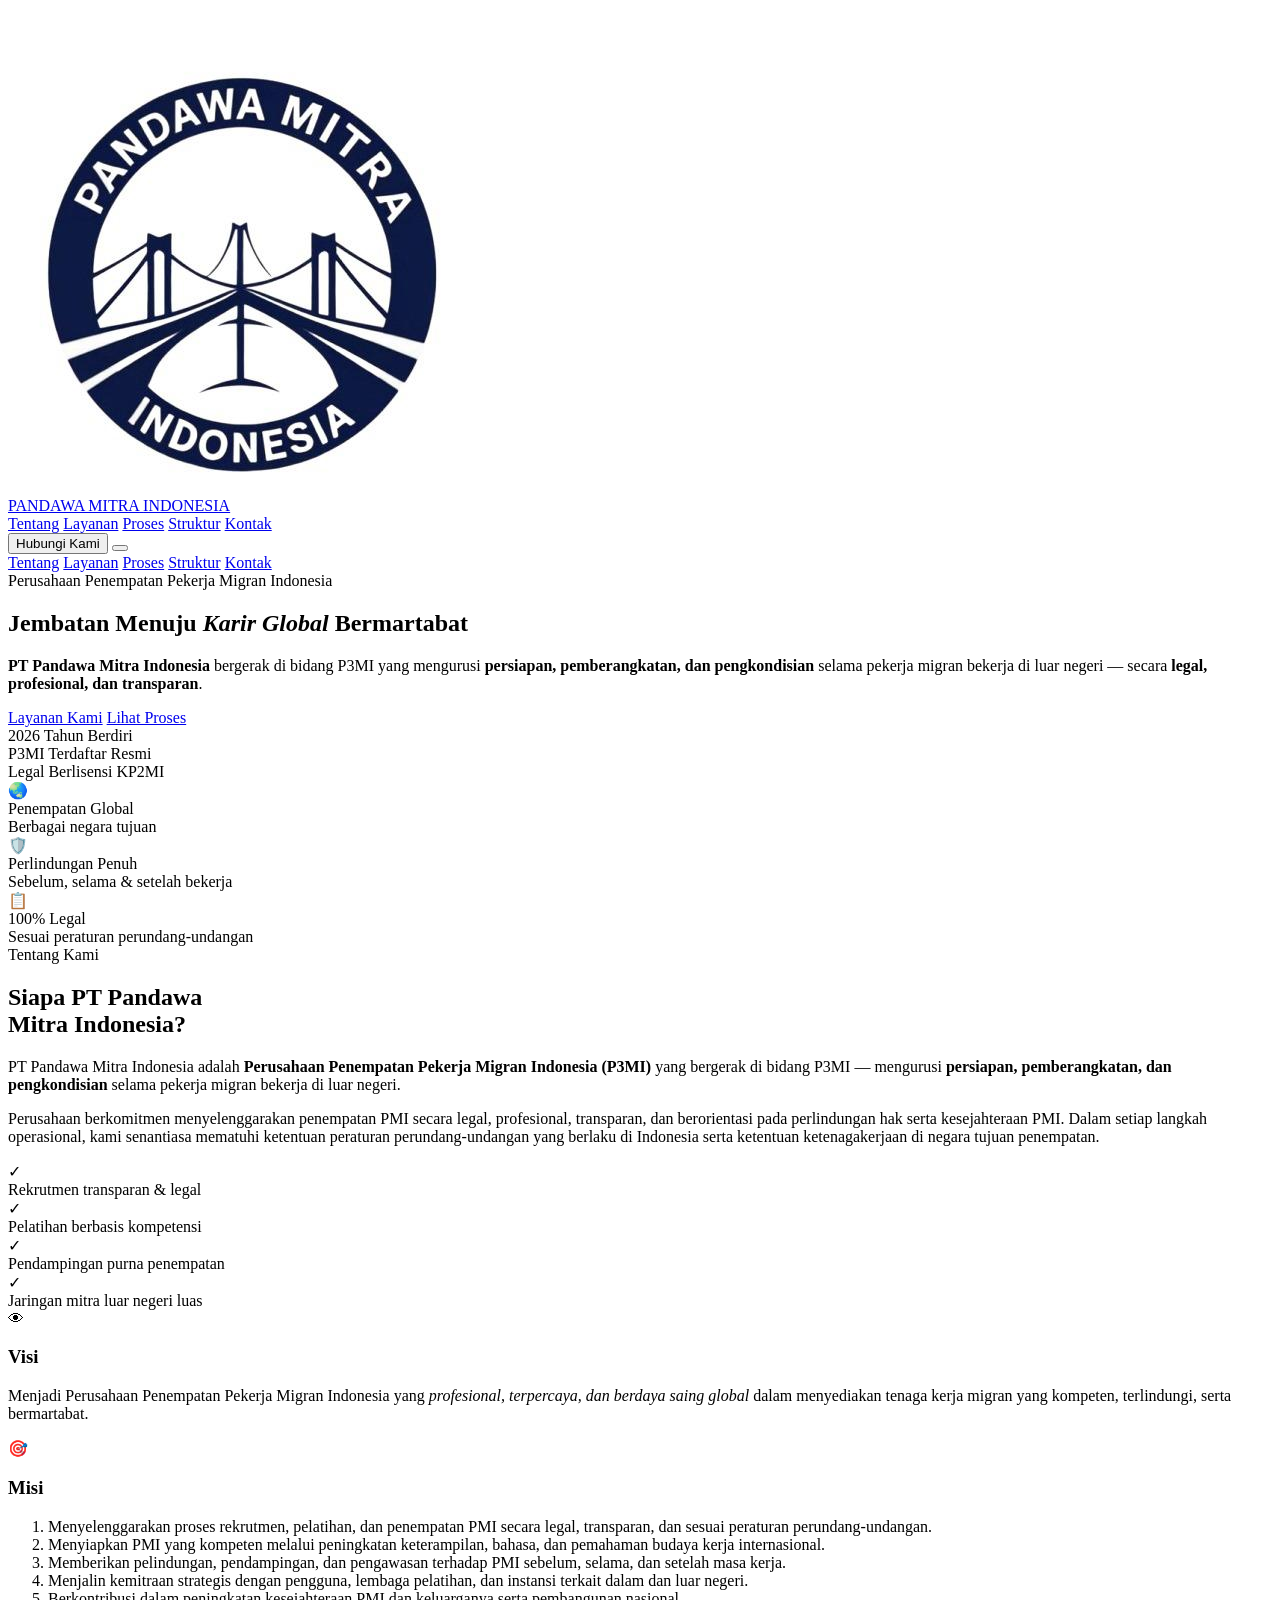
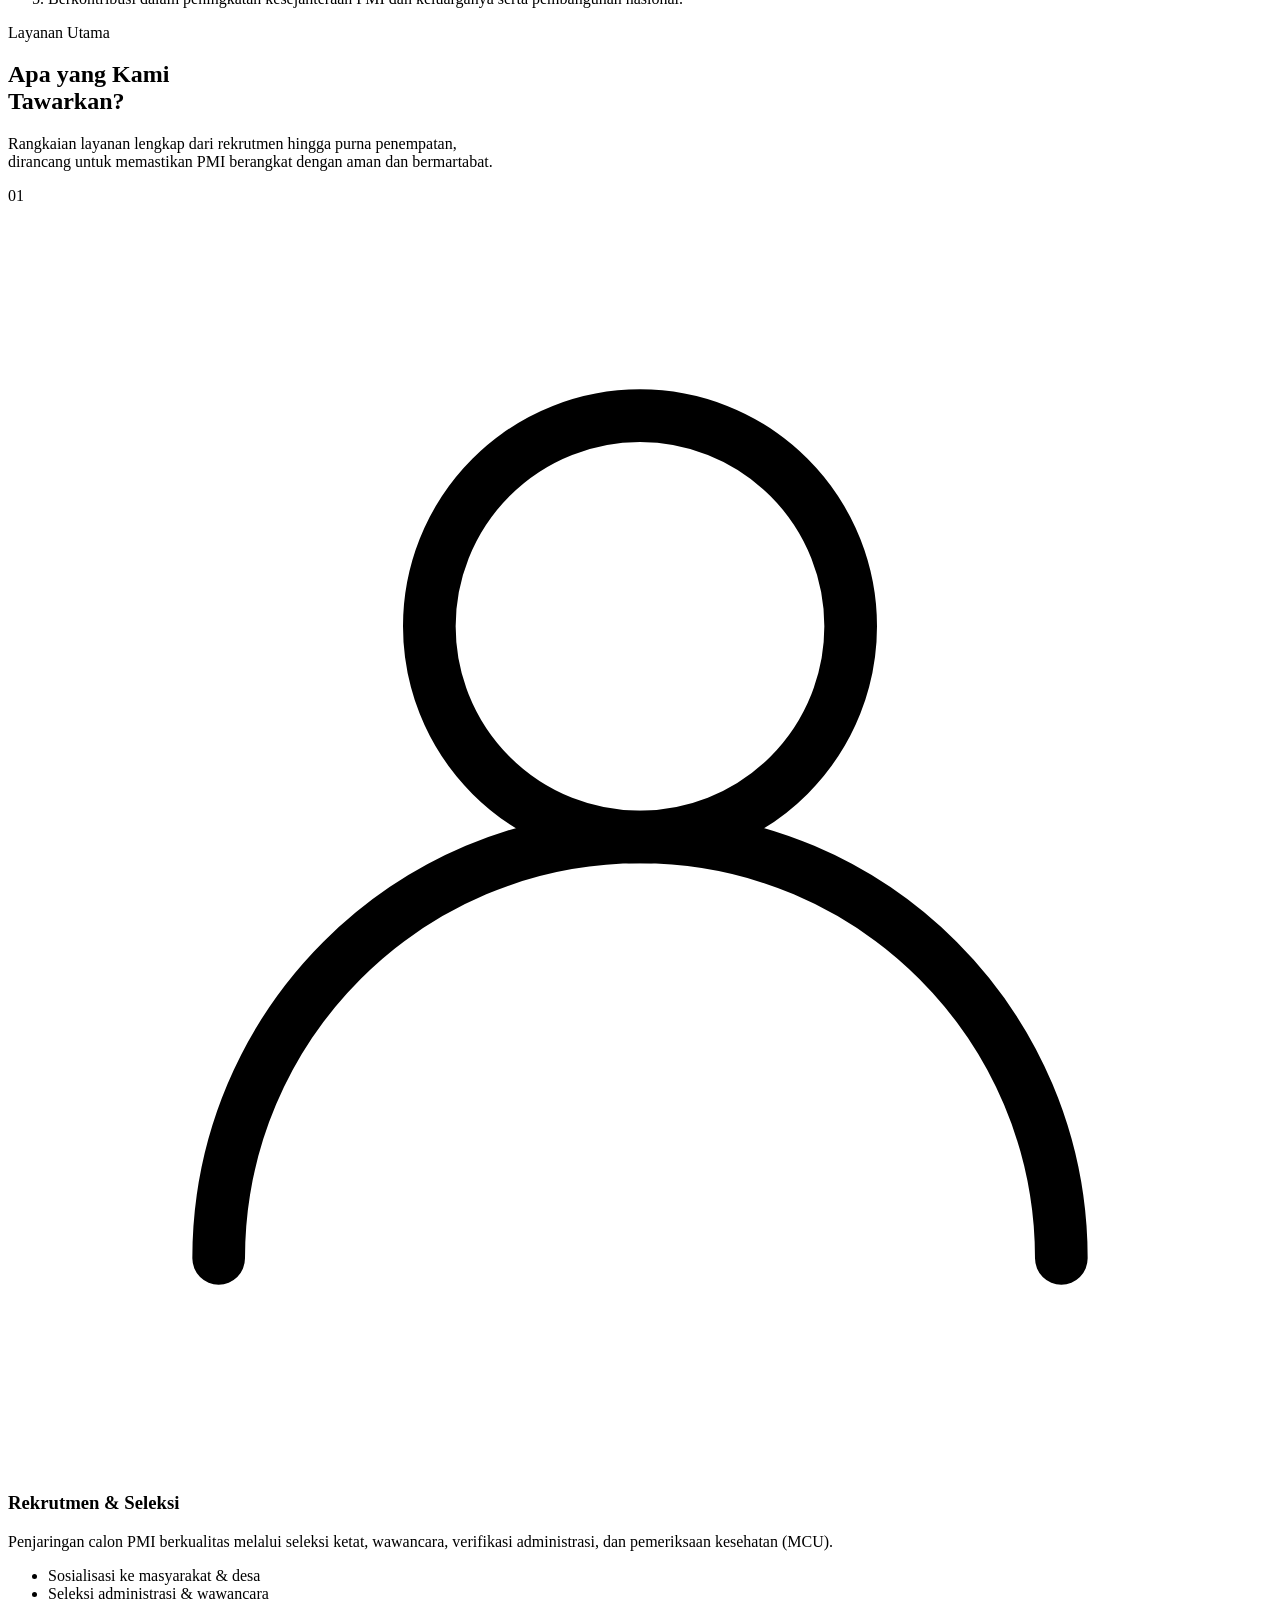
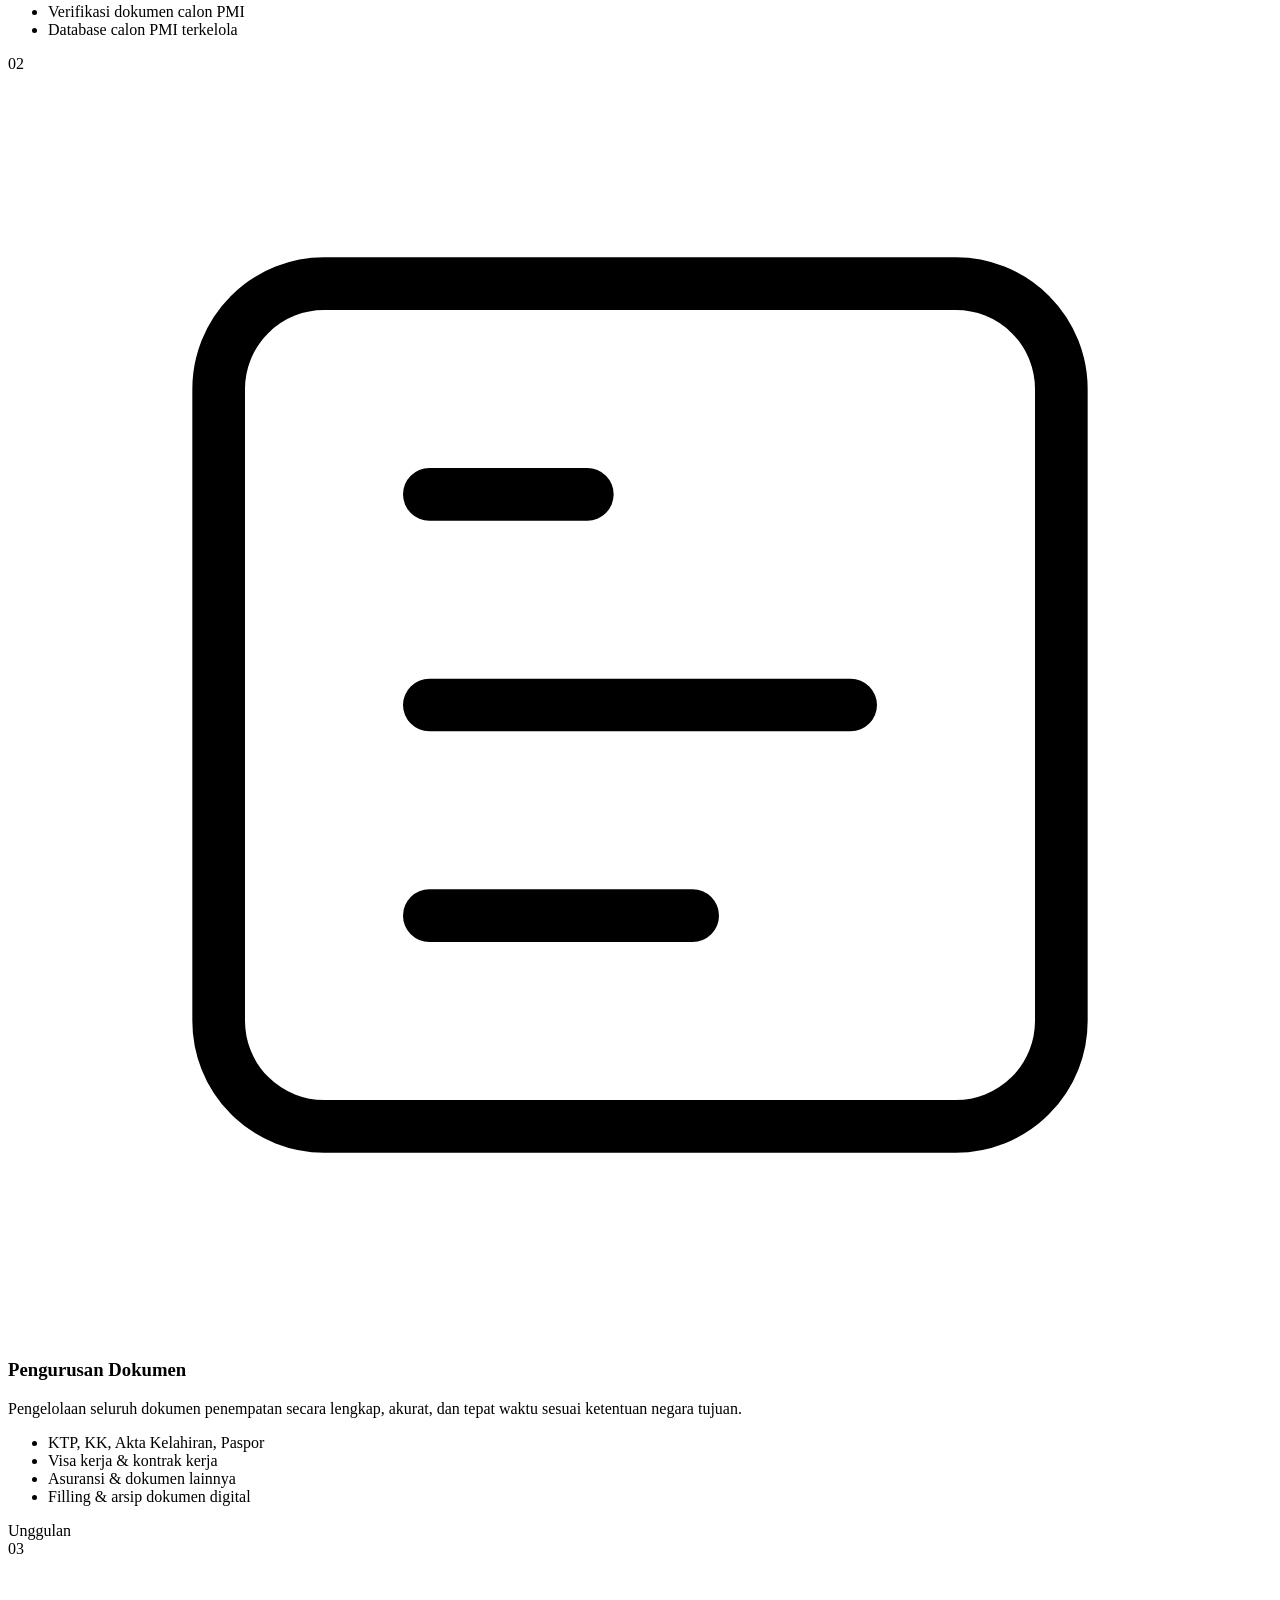
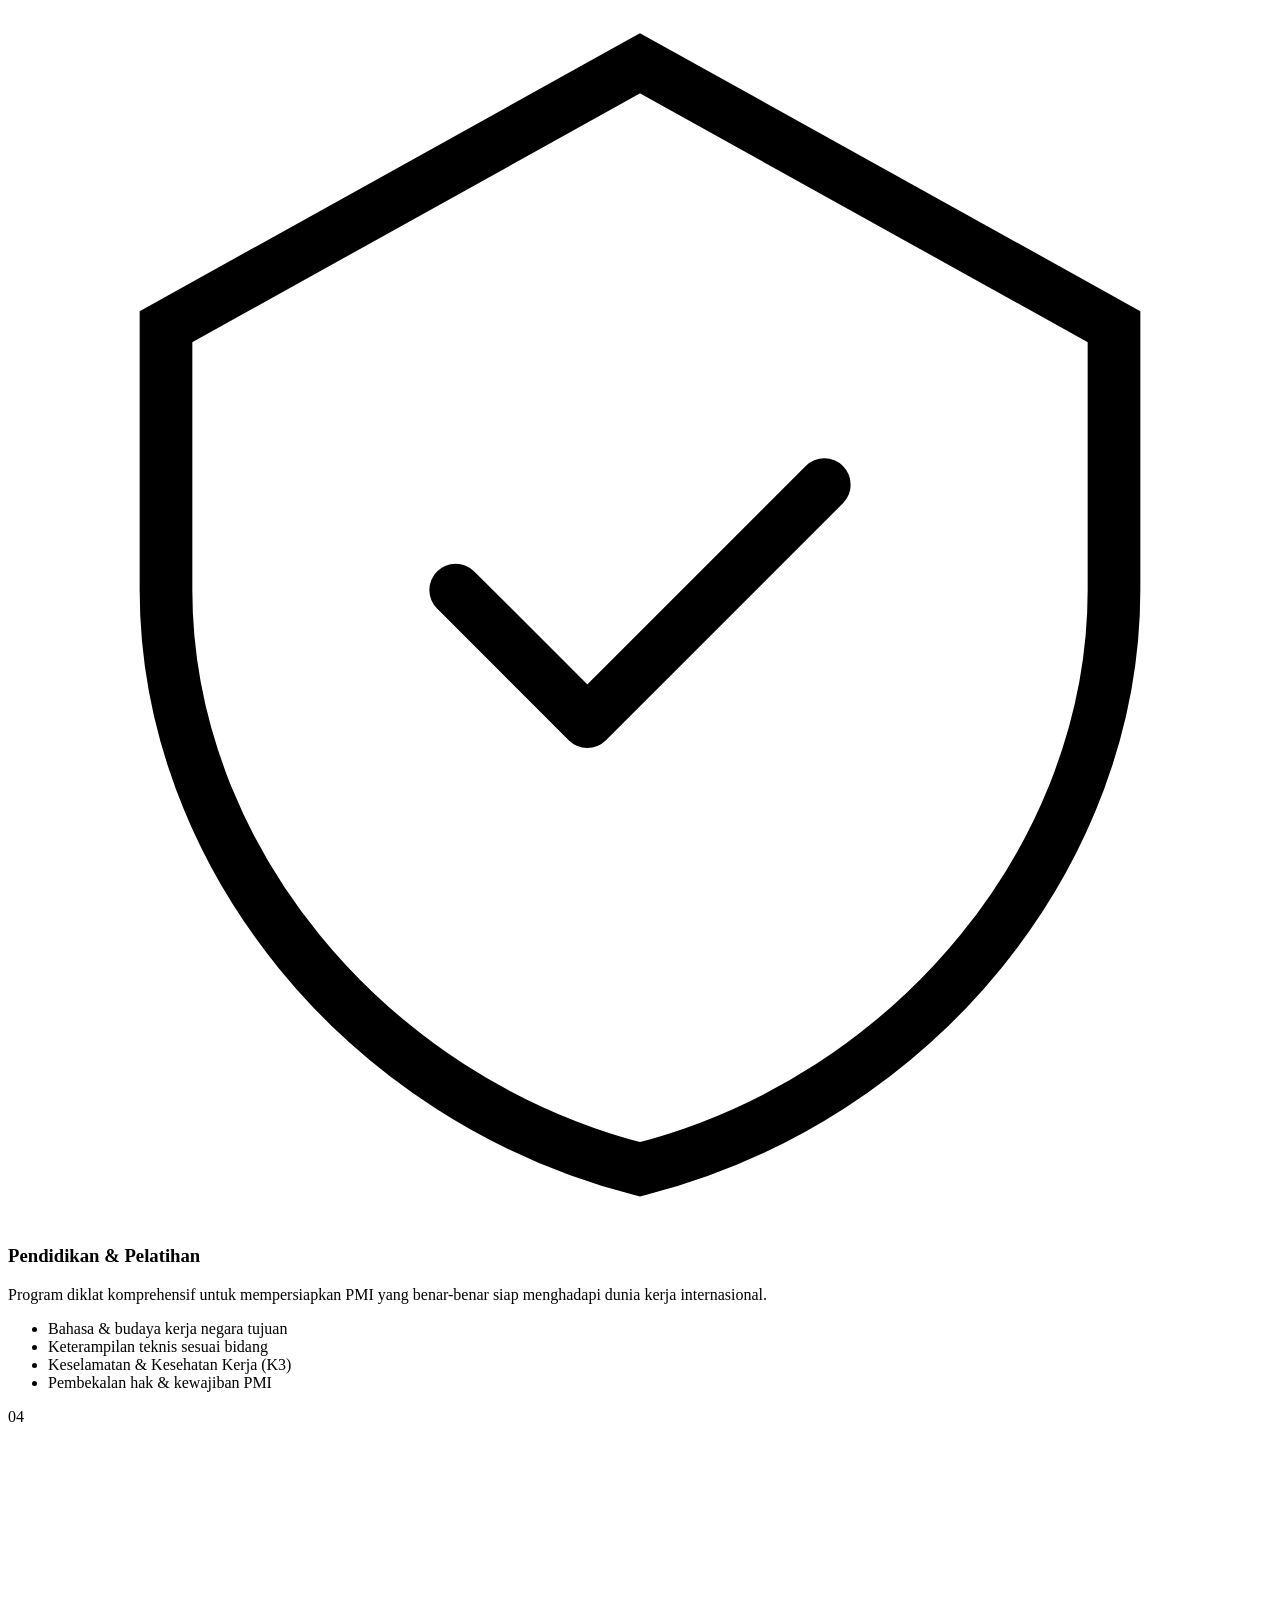
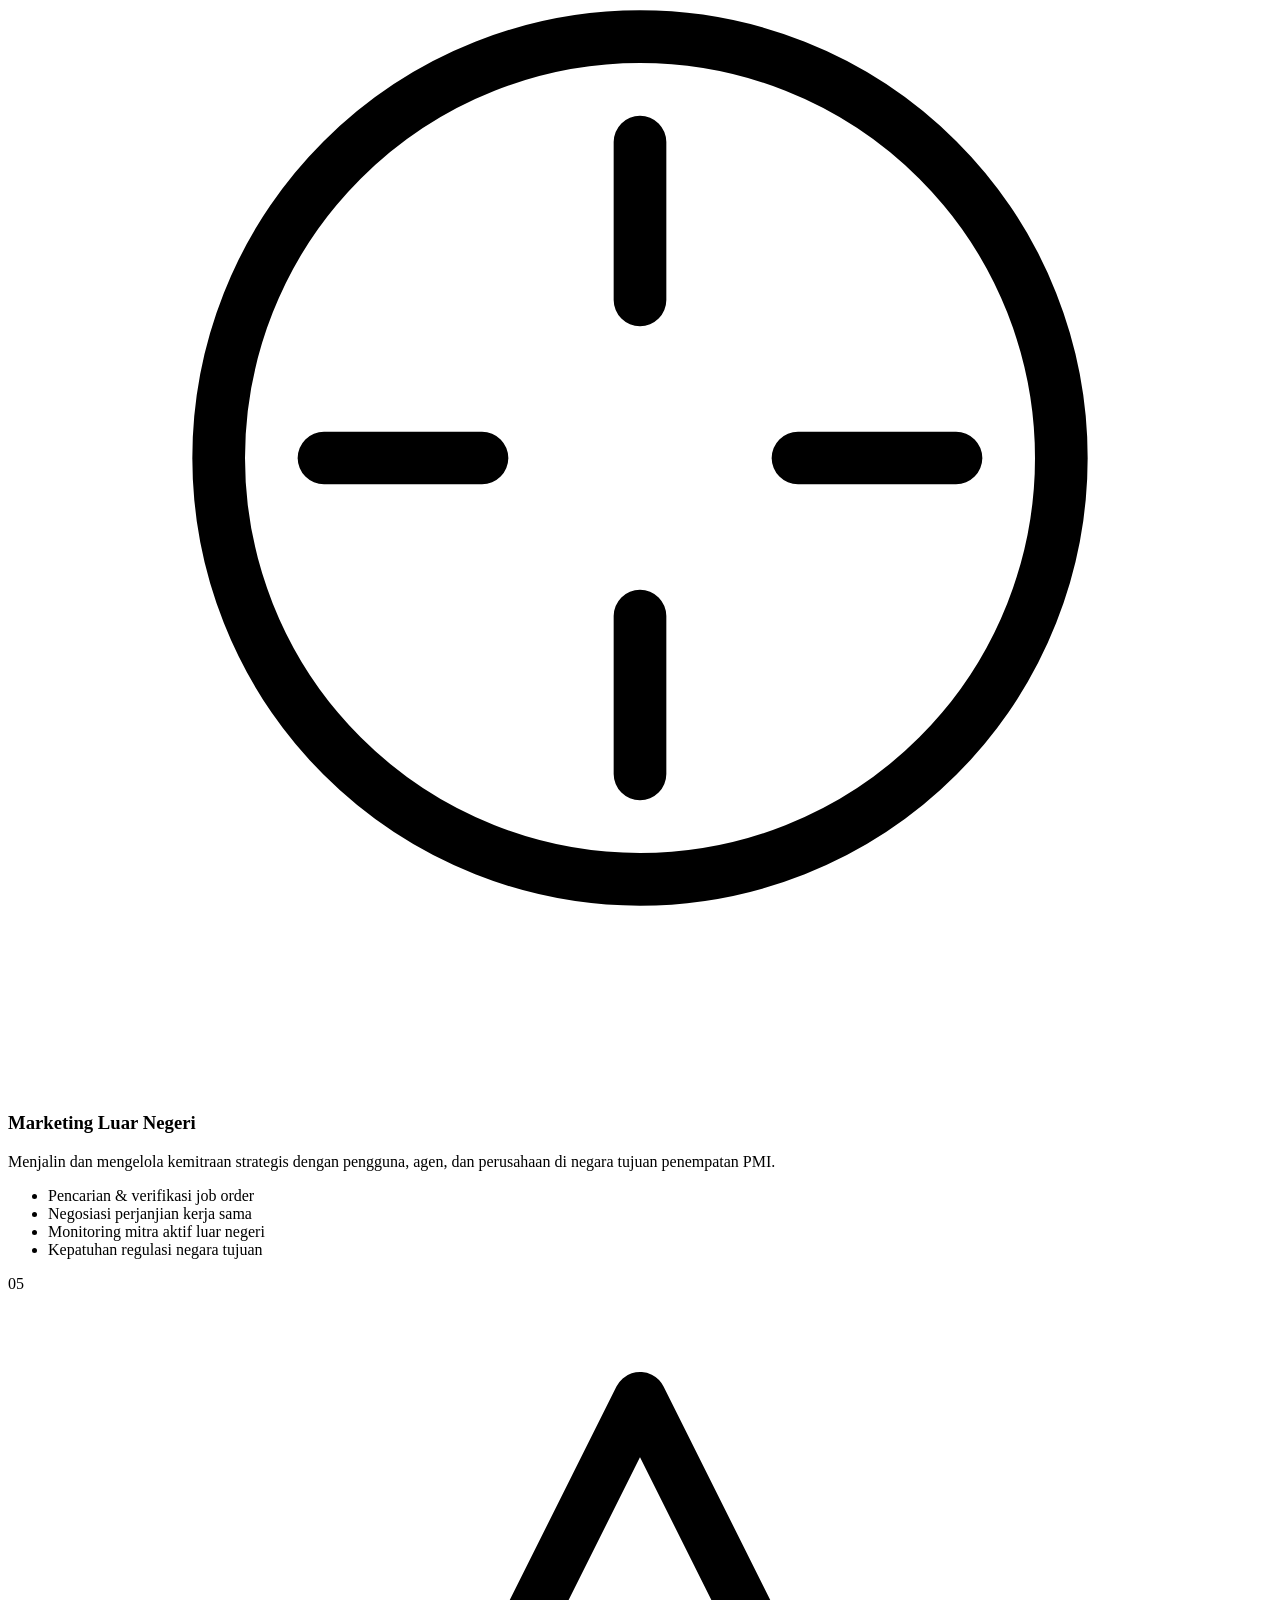
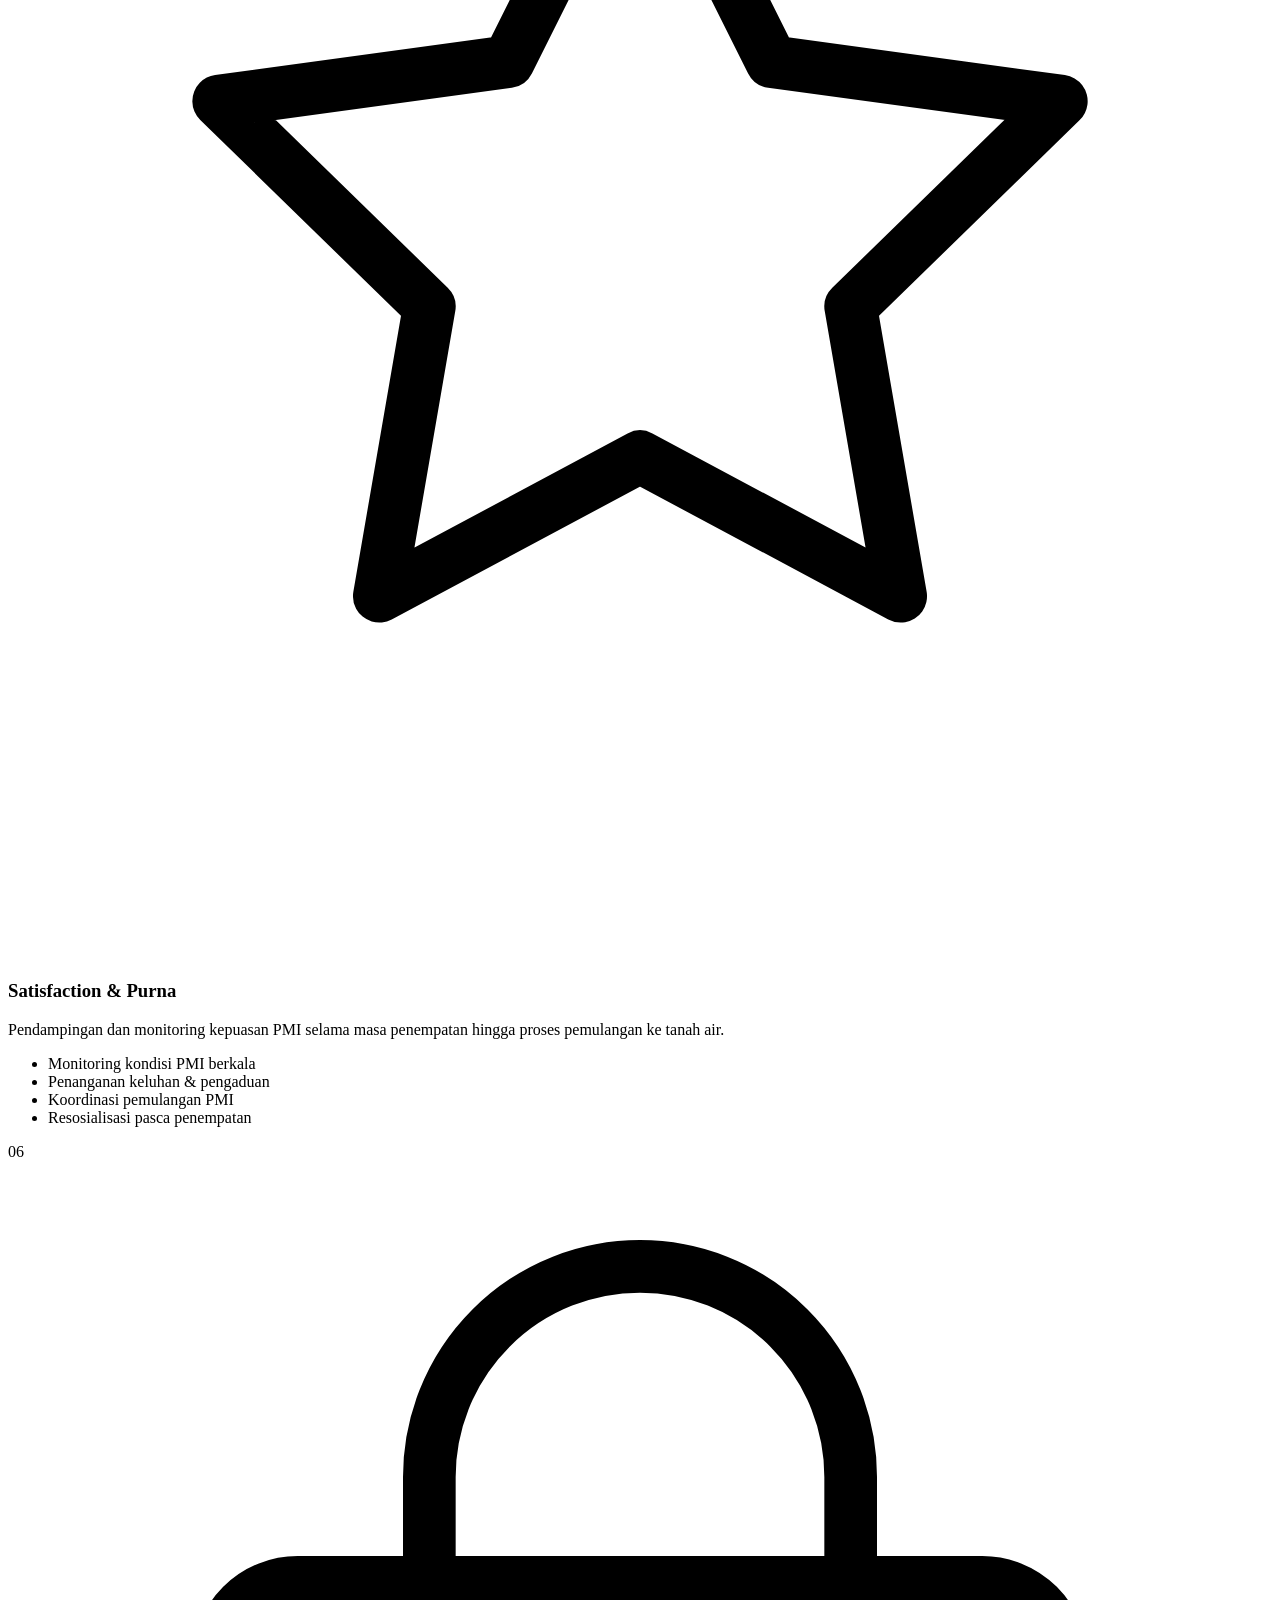
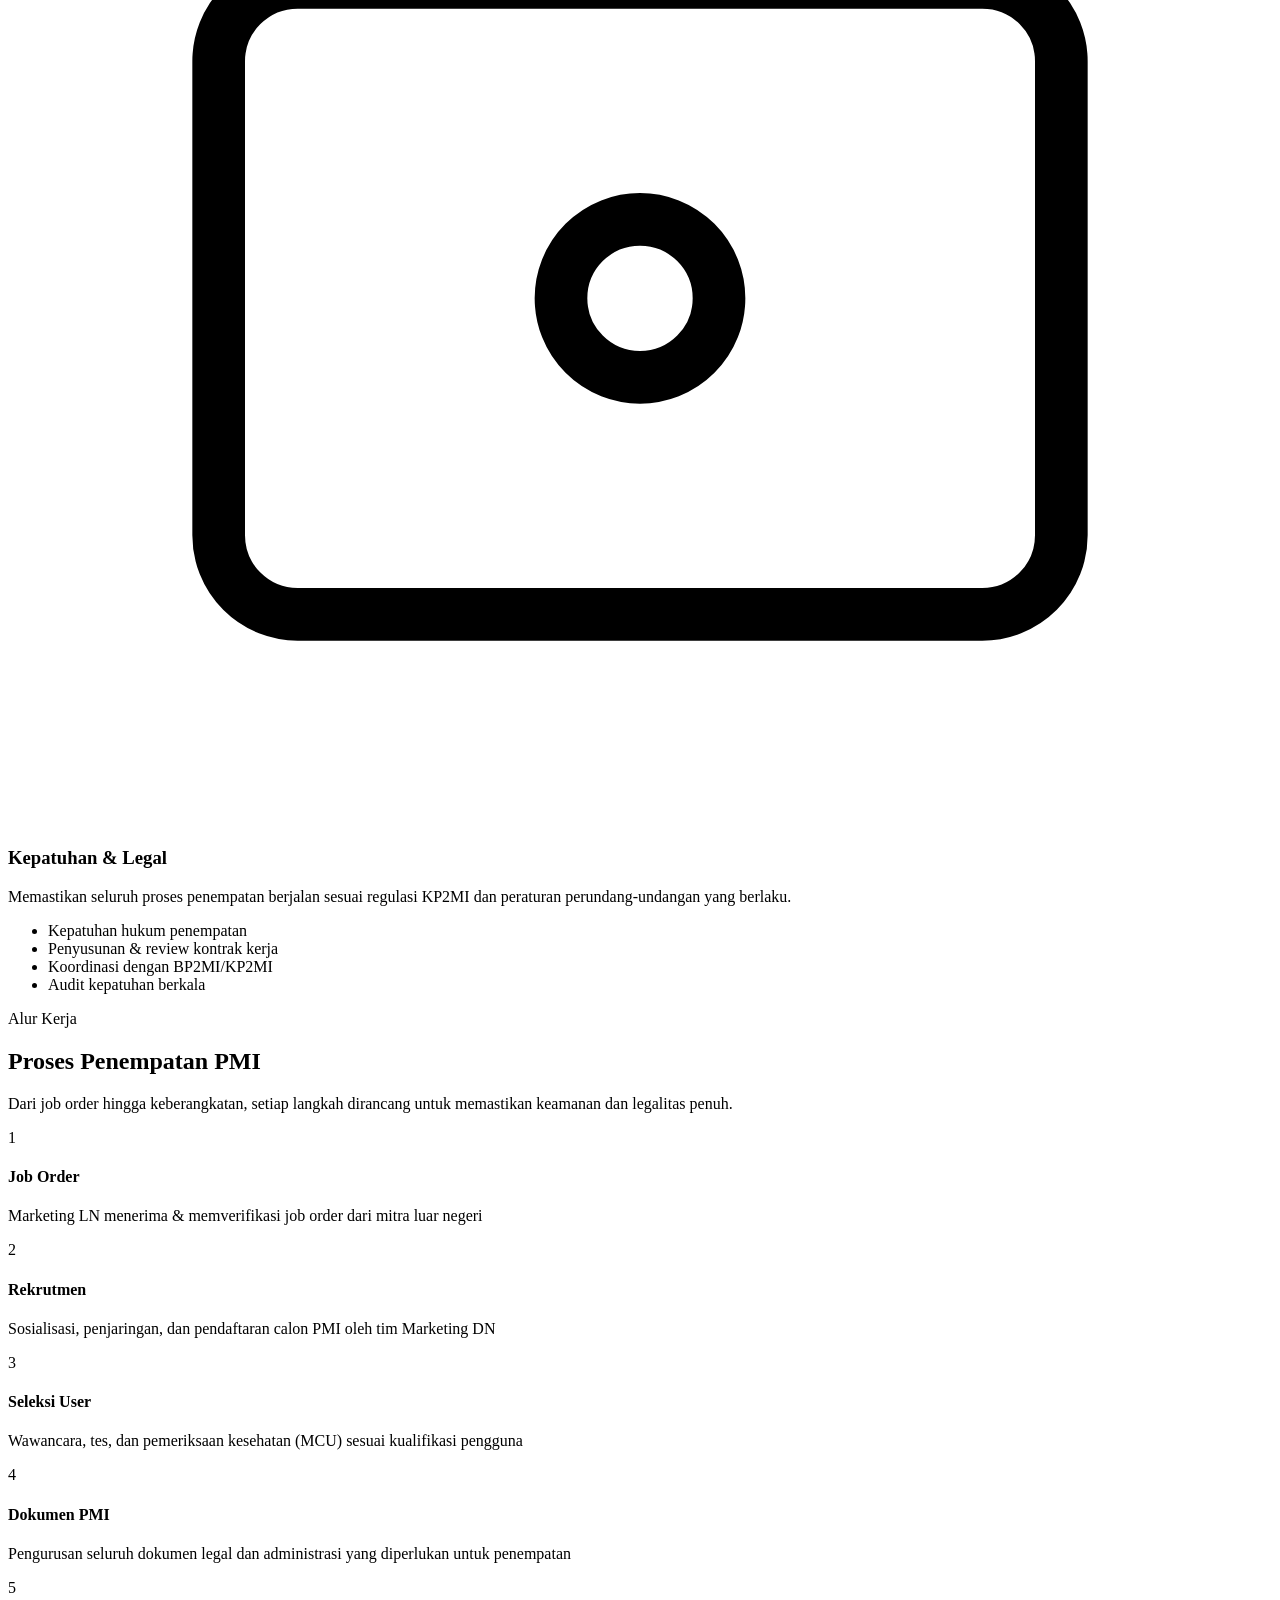
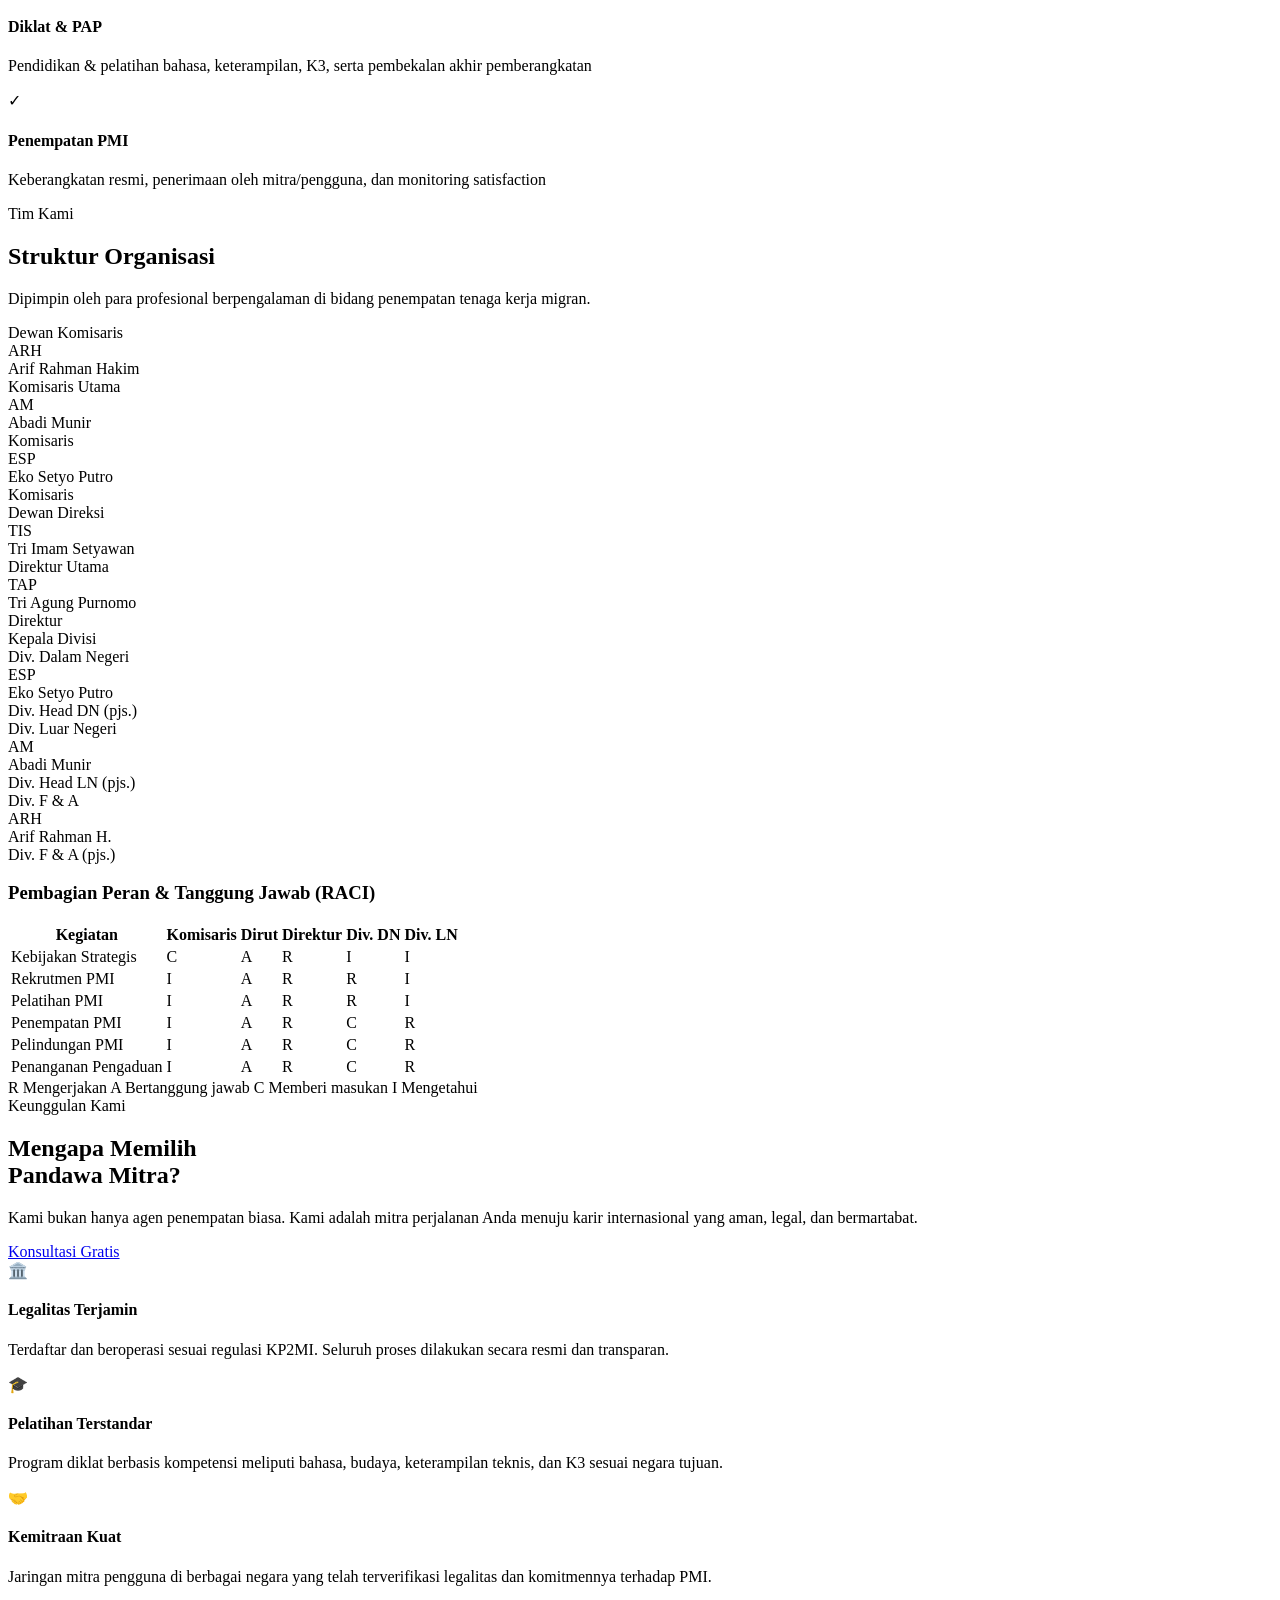
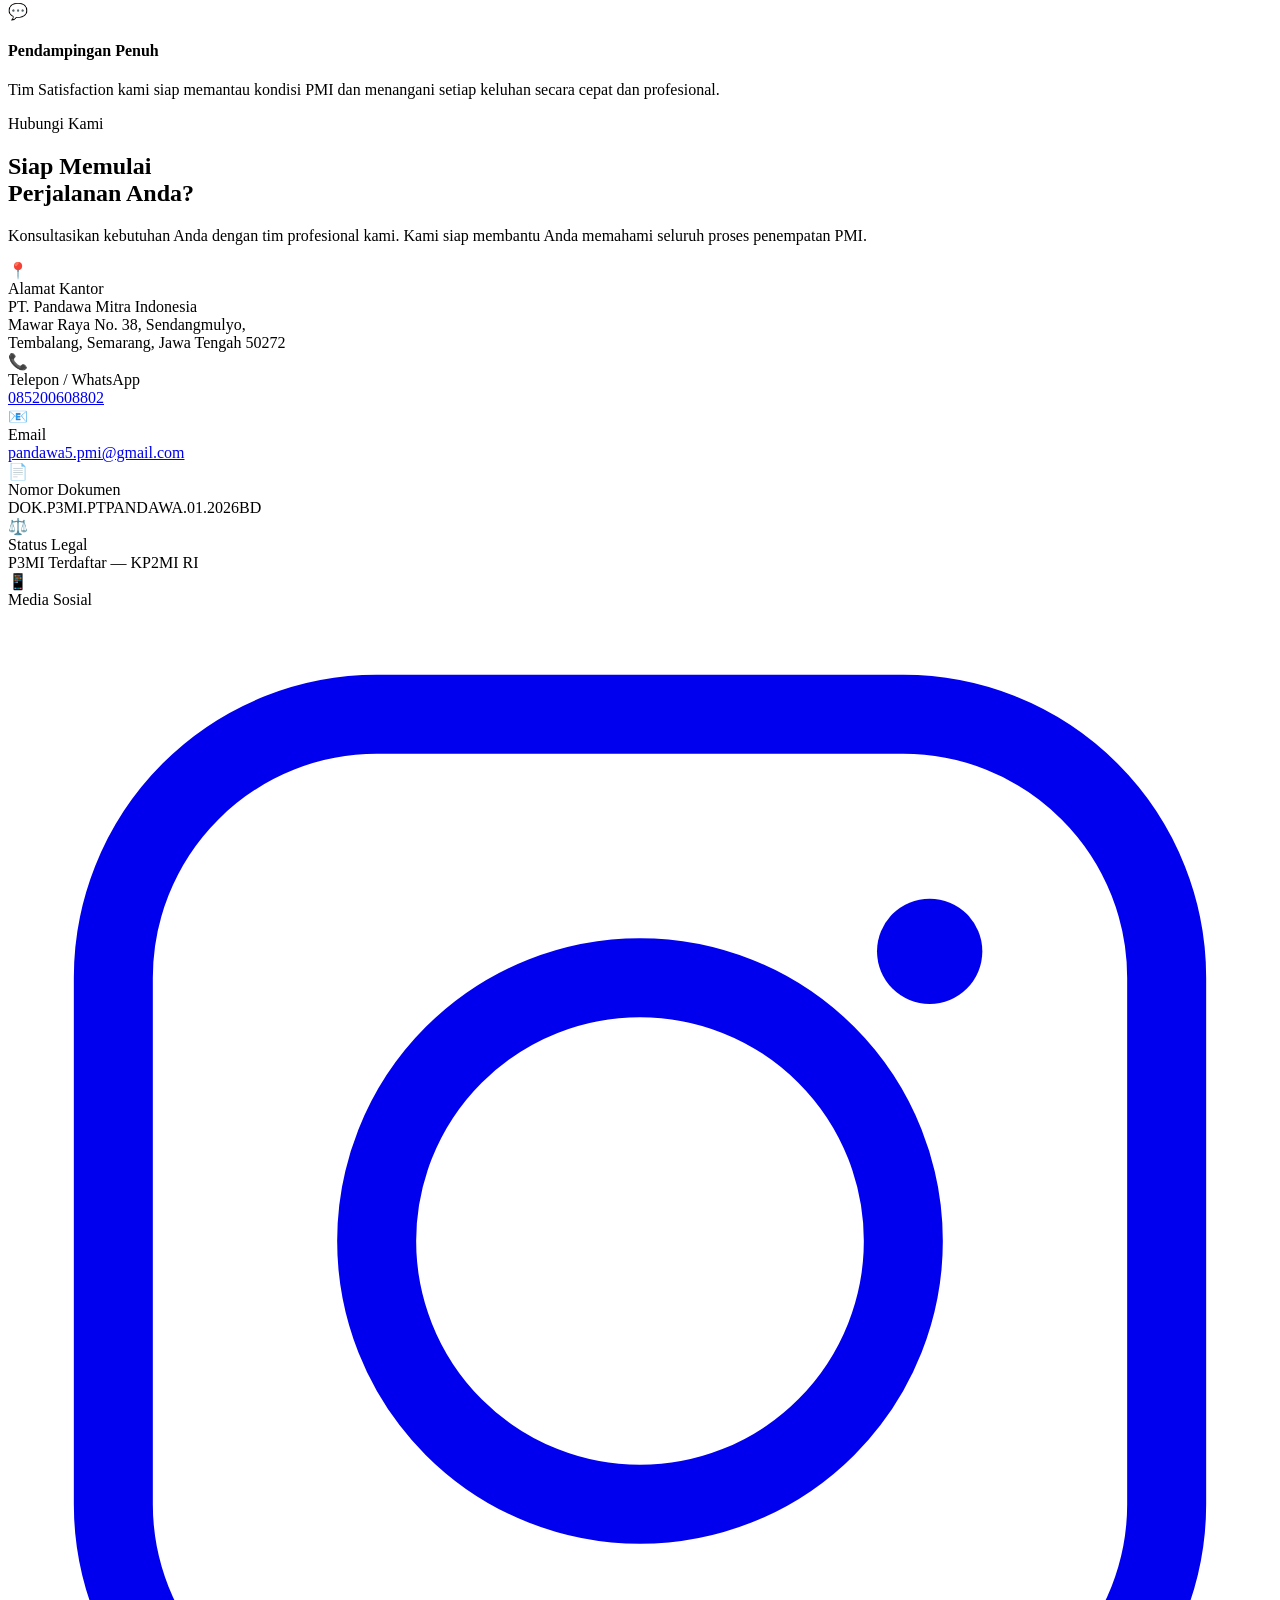
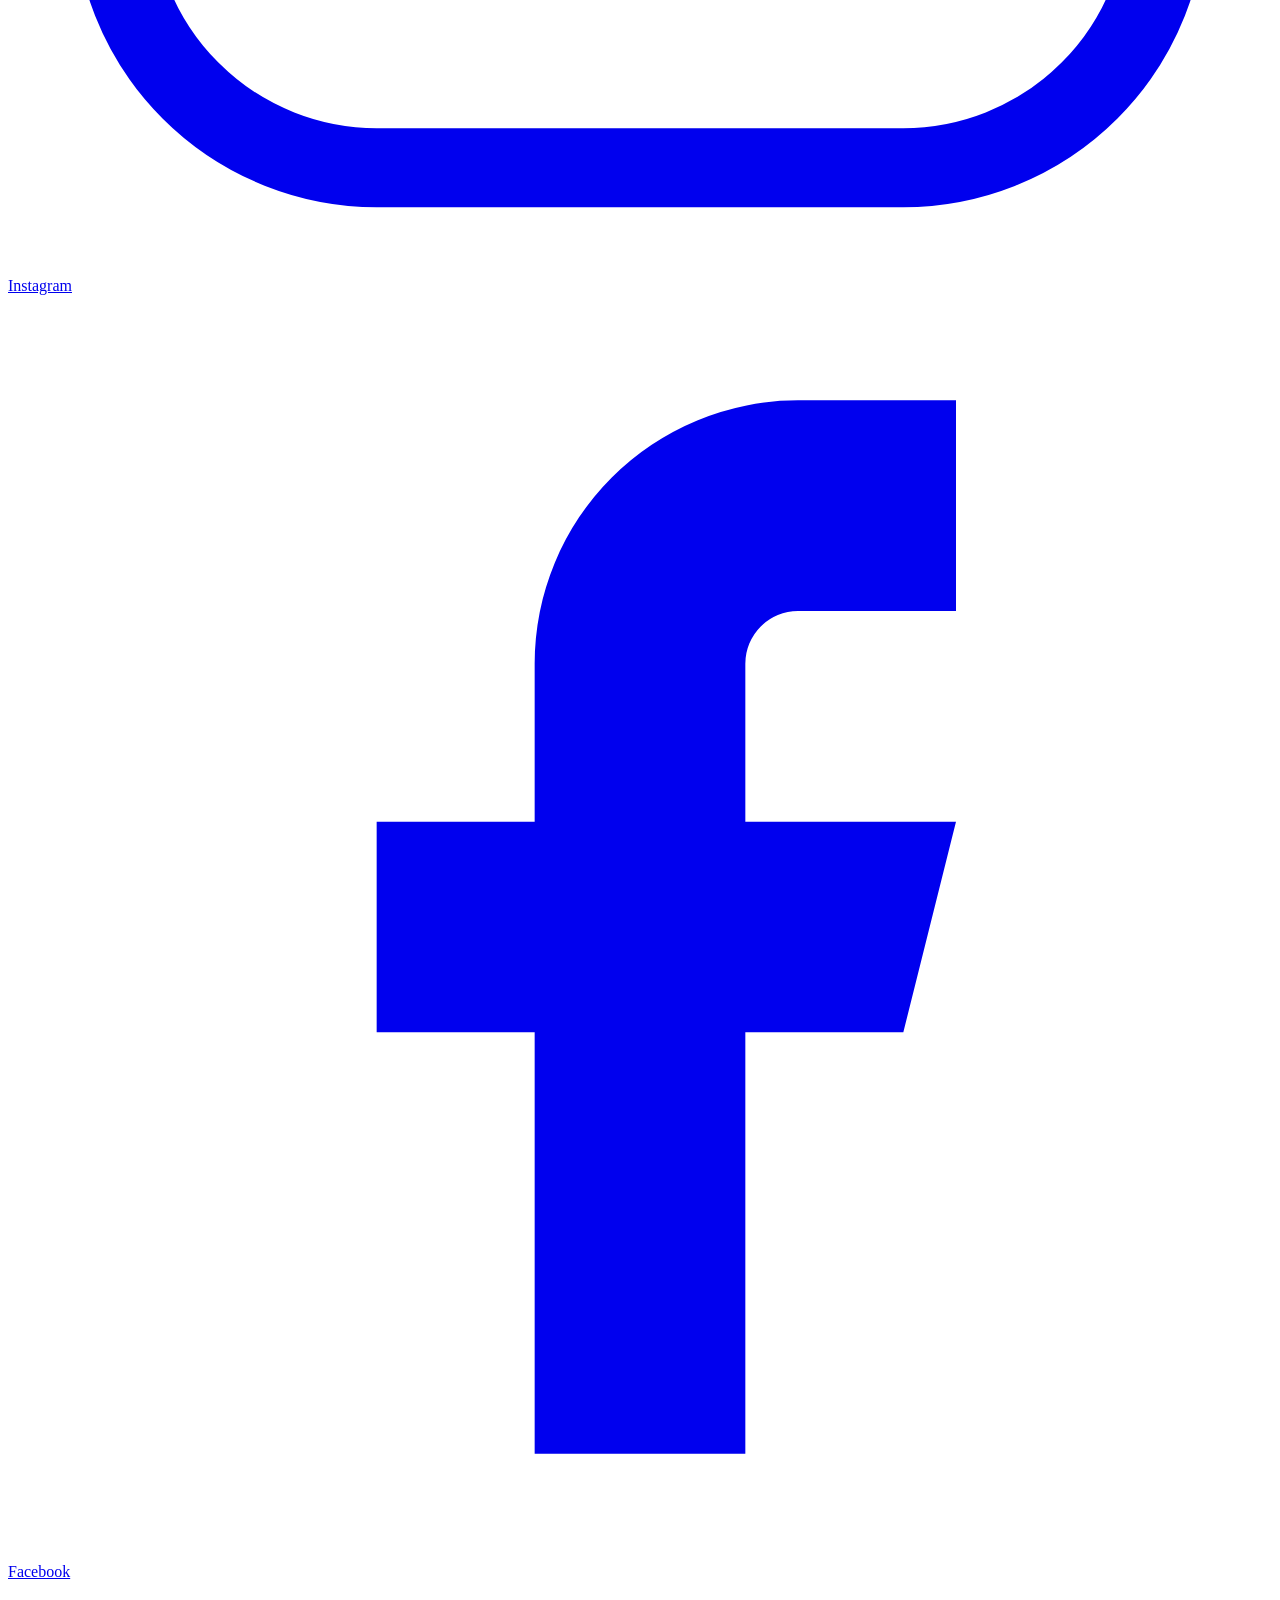
==== commit 11e4b68d: "fix: repair html structure and restore missing sections" ====
--- a/index.html
+++ b/index.html
@@ -284,106 +284,6 @@
                 stroke-linejoin="round" />
             </svg>
           </div>
-<<<<<<< HEAD
-          <div class="flow-step">
-            <div class="fs-bubble">
-              <div class="fs-num">2</div>
-            </div>
-            <div class="fs-connector"></div>
-            <div class="fs-content">
-              <h4>Rekrutmen</h4>
-              <p>
-                Sosialisasi, penjaringan, dan pendaftaran calon PMI oleh tim
-                Marketing DN
-              </p>
-            </div>
-          </div>
-          <div class="flow-step">
-            <div class="fs-bubble">
-              <div class="fs-num">3</div>
-            </div>
-            <div class="fs-connector"></div>
-            <div class="fs-content">
-              <h4>Seleksi User</h4>
-              <p>
-                Wawancara, tes, dan pemeriksaan kesehatan (MCU) sesuai
-                kualifikasi pengguna
-              </p>
-            </div>
-          </div>
-          <div class="flow-step">
-            <div class="fs-bubble">
-              <div class="fs-num">4</div>
-            </div>
-            <div class="fs-connector"></div>
-            <div class="fs-content">
-              <h4>Dokumen PMI</h4>
-              <p>
-                Pengurusan seluruh dokumen legal dan administrasi yang
-                diperlukan untuk penempatan
-              </p>
-            </div>
-          </div>
-          <div class="flow-step">
-            <div class="fs-bubble">
-              <div class="fs-num">5</div>
-            </div>
-            <div class="fs-connector"></div>
-            <div class="fs-content">
-              <h4>Diklat & PAP</h4>
-              <p>
-                Pendidikan & pelatihan bahasa, keterampilan, K3, serta
-                pembekalan akhir pemberangkatan
-              </p>
-            </div>
-          </div>
-          <div class="flow-step last">
-            <div class="fs-bubble final">
-              <div class="fs-num">✓</div>
-            </div>
-            <div class="fs-content">
-              <h4>Penempatan PMI</h4>
-              <p>
-                Keberangkatan resmi, penerimaan oleh mitra/pengguna, dan
-                monitoring satisfaction
-              </p>
-            </div>
-          </div>
-        </div>
-      </div>
-    </section>
-
-    <!-- ═══════════════════ STRUKTUR ORGANISASI ═══════════════════ -->
-  <section class="organisasi" id="organisasi">
-    <div class="org-bg"></div>
-    <div class="container">
-      <div class="section-header reveal">
-        <div class="section-tag light">Tim Kami</div>
-        <h2 class="section-title light">Struktur Organisasi</h2>
-        <p class="section-desc light">Dipimpin oleh para profesional berpengalaman di bidang penempatan tenaga kerja migran.</p>
-      </div>
-
-      <div class="org-levels">
-        <!-- Komisaris -->
-        <div class="org-level reveal">
-          <div class="org-level-label">Dewan Komisaris</div>
-          <div class="org-cards komisaris">
-            <div class="org-card">
-              <div class="oc-avatar">ARH</div>
-              <div class="oc-name">Arif Rahman Hakim</div>
-              <div class="oc-role">Komisaris Utama</div>
-            </div>
-            <div class="org-card">
-              <div class="oc-avatar">AM</div>
-              <div class="oc-name">Abadi Munir</div>
-              <div class="oc-role">Komisaris</div>
-            </div>
-            <div class="org-card">
-              <div class="oc-avatar">ESP</div>
-              <div class="oc-name">Eko Setyo Putro</div>
-              <div class="oc-role">Komisaris</div>
-            </div>
-=======
           <h3>Pendidikan & Pelatihan</h3>
           <p>
             Program diklat komprehensif untuk mempersiapkan PMI yang
@@ -404,7 +304,6 @@
               <path d="M12 24h6M30 24h6M24 12v6M24 30v6" stroke="currentColor" stroke-width="2"
                 stroke-linecap="round" />
             </svg>
->>>>>>> 1c71db7 (feat: Menambahkan social media links dan floating bar)
           </div>
           <h3>Marketing Luar Negeri</h3>
           <p>
@@ -418,95 +317,6 @@
             <li>Kepatuhan regulasi negara tujuan</li>
           </ul>
         </div>
-<<<<<<< HEAD
-
-        <div class="org-connector-v"></div>
-
-        <!-- Direksi -->
-        <div class="org-level reveal">
-          <div class="org-level-label">Dewan Direksi</div>
-          <div class="org-cards direksi">
-            <div class="org-card highlight-card">
-              <div class="oc-avatar gold">TIS</div>
-              <div class="oc-name">Tri Imam Setyawan</div>
-              <div class="oc-role">Direktur Utama</div>
-            </div>
-            <div class="org-card highlight-card">
-              <div class="oc-avatar gold">TAP</div>
-              <div class="oc-name">Tri Agung Purnomo</div>
-              <div class="oc-role">Direktur</div>
-            </div>
-          </div>
-        </div>
-
-
-        <!-- RACI Table -->
-        <div class="raci-section reveal">
-          <h3 class="raci-title">Pembagian Peran & Tanggung Jawab (RACI)</h3>
-          <div class="raci-table-wrap">
-            <table class="raci-table">
-              <thead>
-                <tr>
-                  <th>Kegiatan</th>
-                  <th>Komisaris</th>
-                  <th>Dirut</th>
-                  <th>Direktur</th>
-                  <th>Div. DN</th>
-                  <th>Div. LN</th>
-                </tr>
-              </thead>
-              <tbody>
-                <tr>
-                  <td>Kebijakan Strategis</td>
-                  <td><span class="badge c">C</span></td>
-                  <td><span class="badge a">A</span></td>
-                  <td><span class="badge r">R</span></td>
-                  <td><span class="badge i">I</span></td>
-                  <td><span class="badge i">I</span></td>
-                </tr>
-                <tr>
-                  <td>Rekrutmen PMI</td>
-                  <td><span class="badge i">I</span></td>
-                  <td><span class="badge a">A</span></td>
-                  <td><span class="badge r">R</span></td>
-                  <td><span class="badge r">R</span></td>
-                  <td><span class="badge i">I</span></td>
-                </tr>
-                <tr>
-                  <td>Pelatihan PMI</td>
-                  <td><span class="badge i">I</span></td>
-                  <td><span class="badge a">A</span></td>
-                  <td><span class="badge r">R</span></td>
-                  <td><span class="badge r">R</span></td>
-                  <td><span class="badge i">I</span></td>
-                </tr>
-                <tr>
-                  <td>Penempatan PMI</td>
-                  <td><span class="badge i">I</span></td>
-                  <td><span class="badge a">A</span></td>
-                  <td><span class="badge r">R</span></td>
-                  <td><span class="badge c">C</span></td>
-                  <td><span class="badge r">R</span></td>
-                </tr>
-                <tr>
-                  <td>Pelindungan PMI</td>
-                  <td><span class="badge i">I</span></td>
-                  <td><span class="badge a">A</span></td>
-                  <td><span class="badge r">R</span></td>
-                  <td><span class="badge c">C</span></td>
-                  <td><span class="badge r">R</span></td>
-                </tr>
-                <tr>
-                  <td>Penanganan Pengaduan</td>
-                  <td><span class="badge i">I</span></td>
-                  <td><span class="badge a">A</span></td>
-                  <td><span class="badge r">R</span></td>
-                  <td><span class="badge c">C</span></td>
-                  <td><span class="badge r">R</span></td>
-                </tr>
-              </tbody>
-            </table>
-=======
         <div class="layanan-card reveal" style="--i: 4">
           <div class="lc-num">05</div>
           <div class="lc-icon">
@@ -514,7 +324,6 @@
               <path d="M24 4l5 10 11 1.5-8 7.8 1.9 11L24 29l-9.9 5.3L16 23.3 8 15.5 19 14z" stroke="currentColor"
                 stroke-width="2" stroke-linejoin="round" />
             </svg>
->>>>>>> 1c71db7 (feat: Menambahkan social media links dan floating bar)
           </div>
           <h3>Satisfaction & Purna</h3>
           <p>
@@ -659,9 +468,32 @@
         </p>
       </div>
 
-
-
-      <!-- Direksi -->
+      <div class="org-levels">
+        <!-- Komisaris -->
+        <div class="org-level reveal">
+          <div class="org-level-label">Dewan Komisaris</div>
+          <div class="org-cards komisaris">
+            <div class="org-card">
+              <div class="oc-avatar">ARH</div>
+              <div class="oc-name">Arif Rahman Hakim</div>
+              <div class="oc-role">Komisaris Utama</div>
+            </div>
+            <div class="org-card">
+              <div class="oc-avatar">AM</div>
+              <div class="oc-name">Abadi Munir</div>
+              <div class="oc-role">Komisaris</div>
+            </div>
+            <div class="org-card">
+              <div class="oc-avatar">ESP</div>
+              <div class="oc-name">Eko Setyo Putro</div>
+              <div class="oc-role">Komisaris</div>
+            </div>
+          </div>
+        </div>
+
+        <div class="org-connector-v"></div>
+
+        <!-- Direksi -->
       <div class="org-level reveal">
         <div class="org-level-label">Dewan Direksi</div>
         <div class="org-cards direksi">
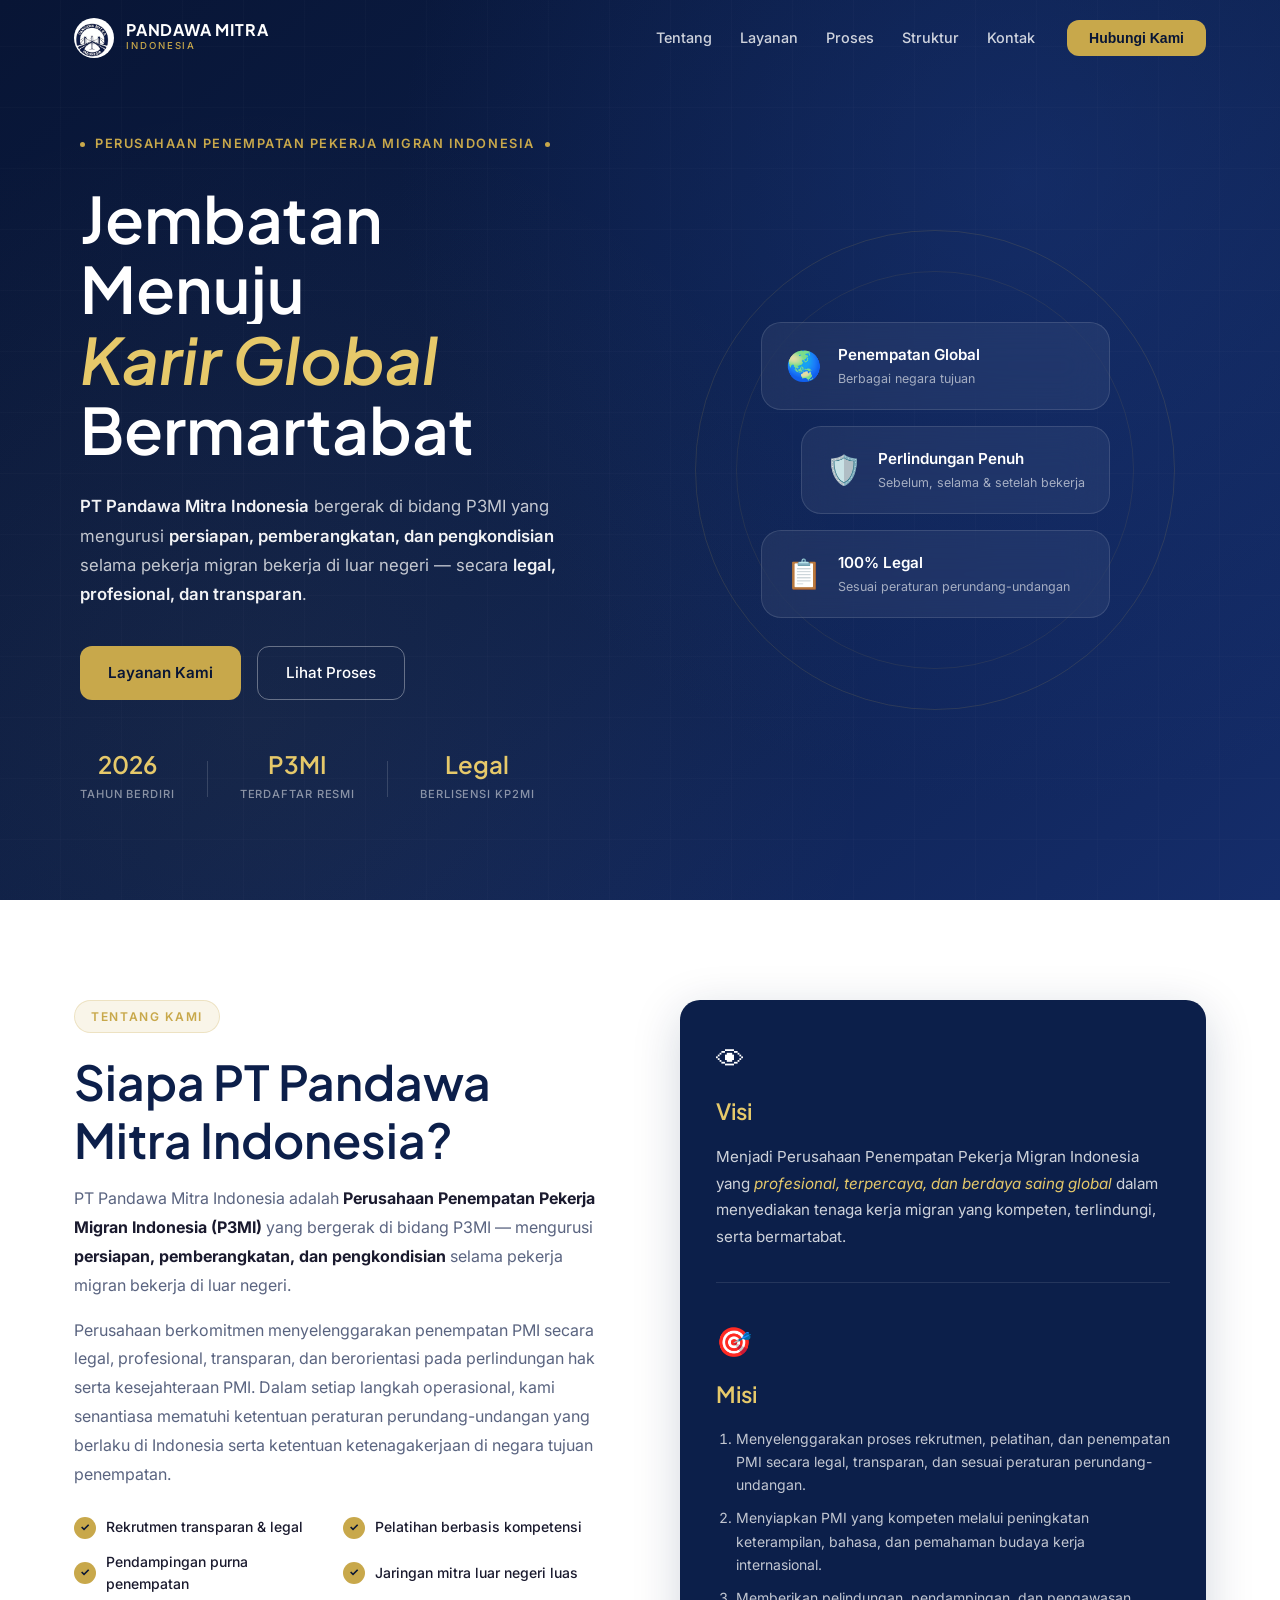
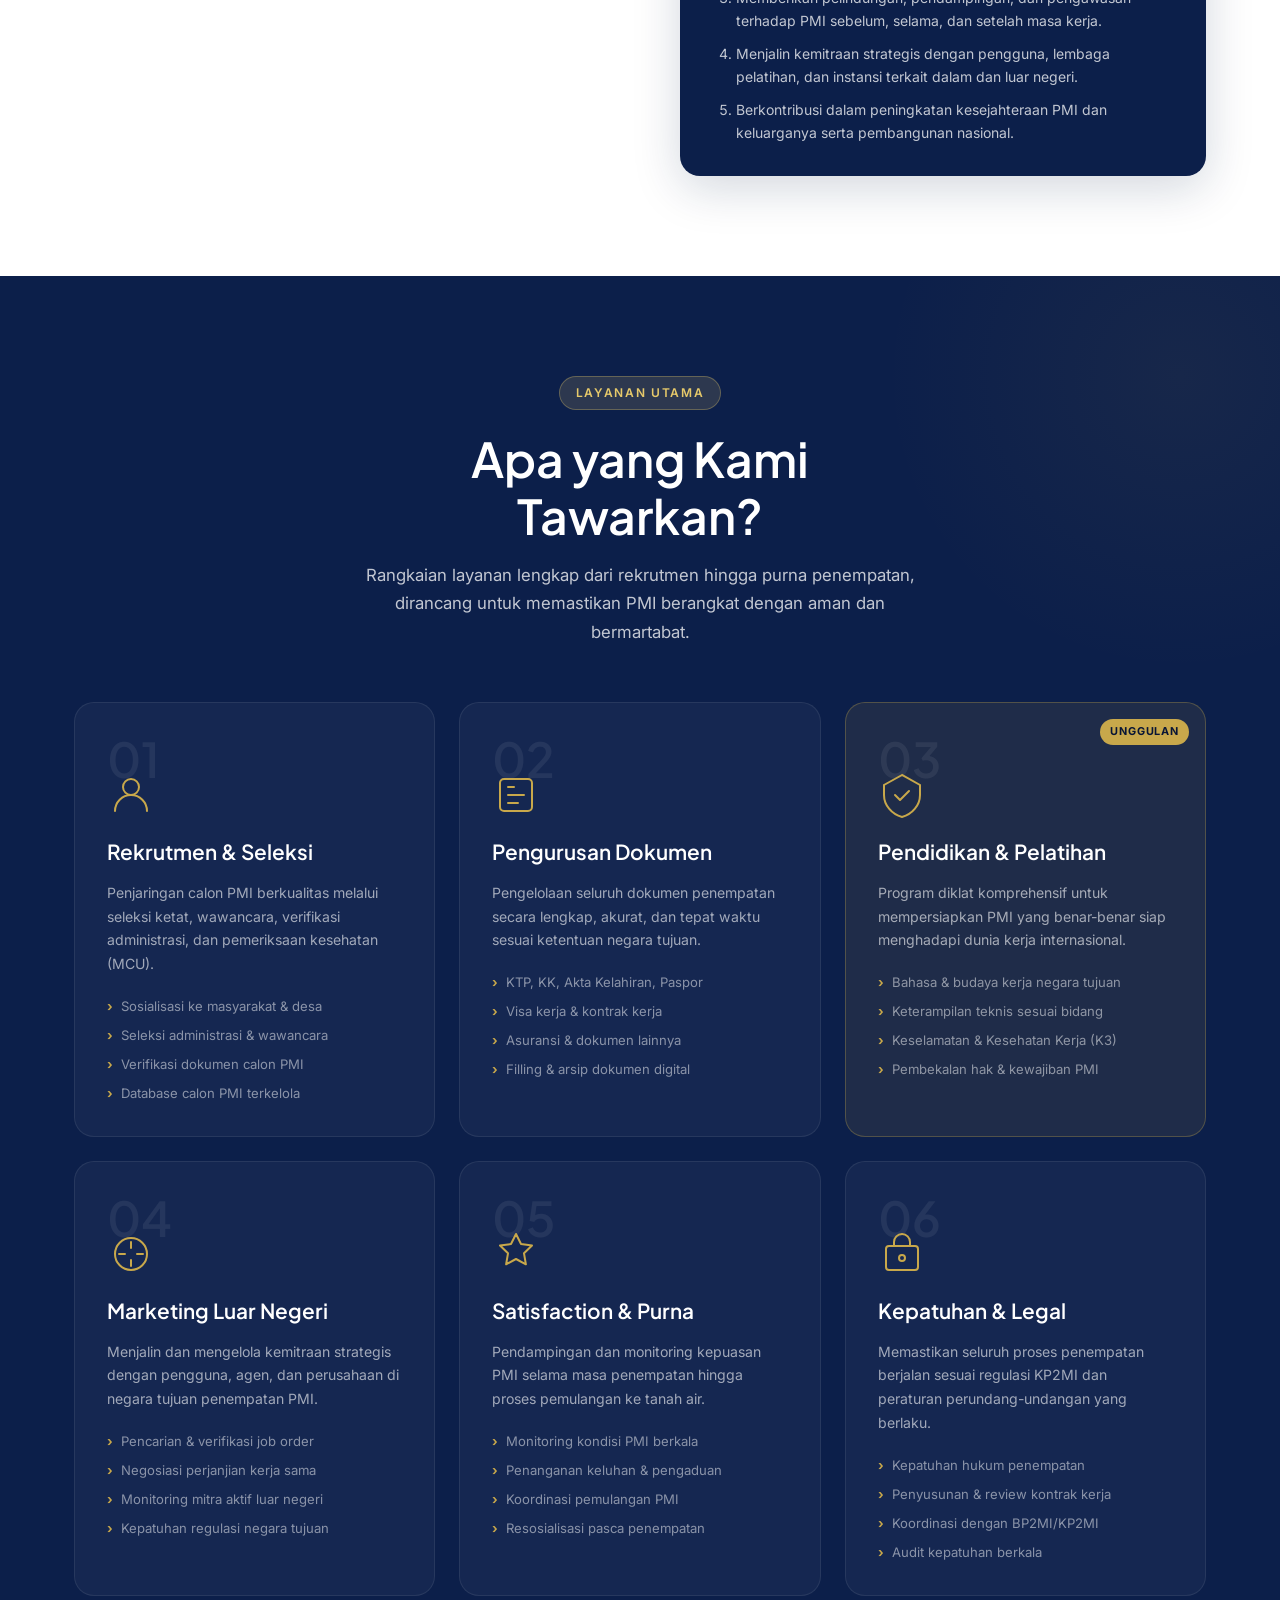
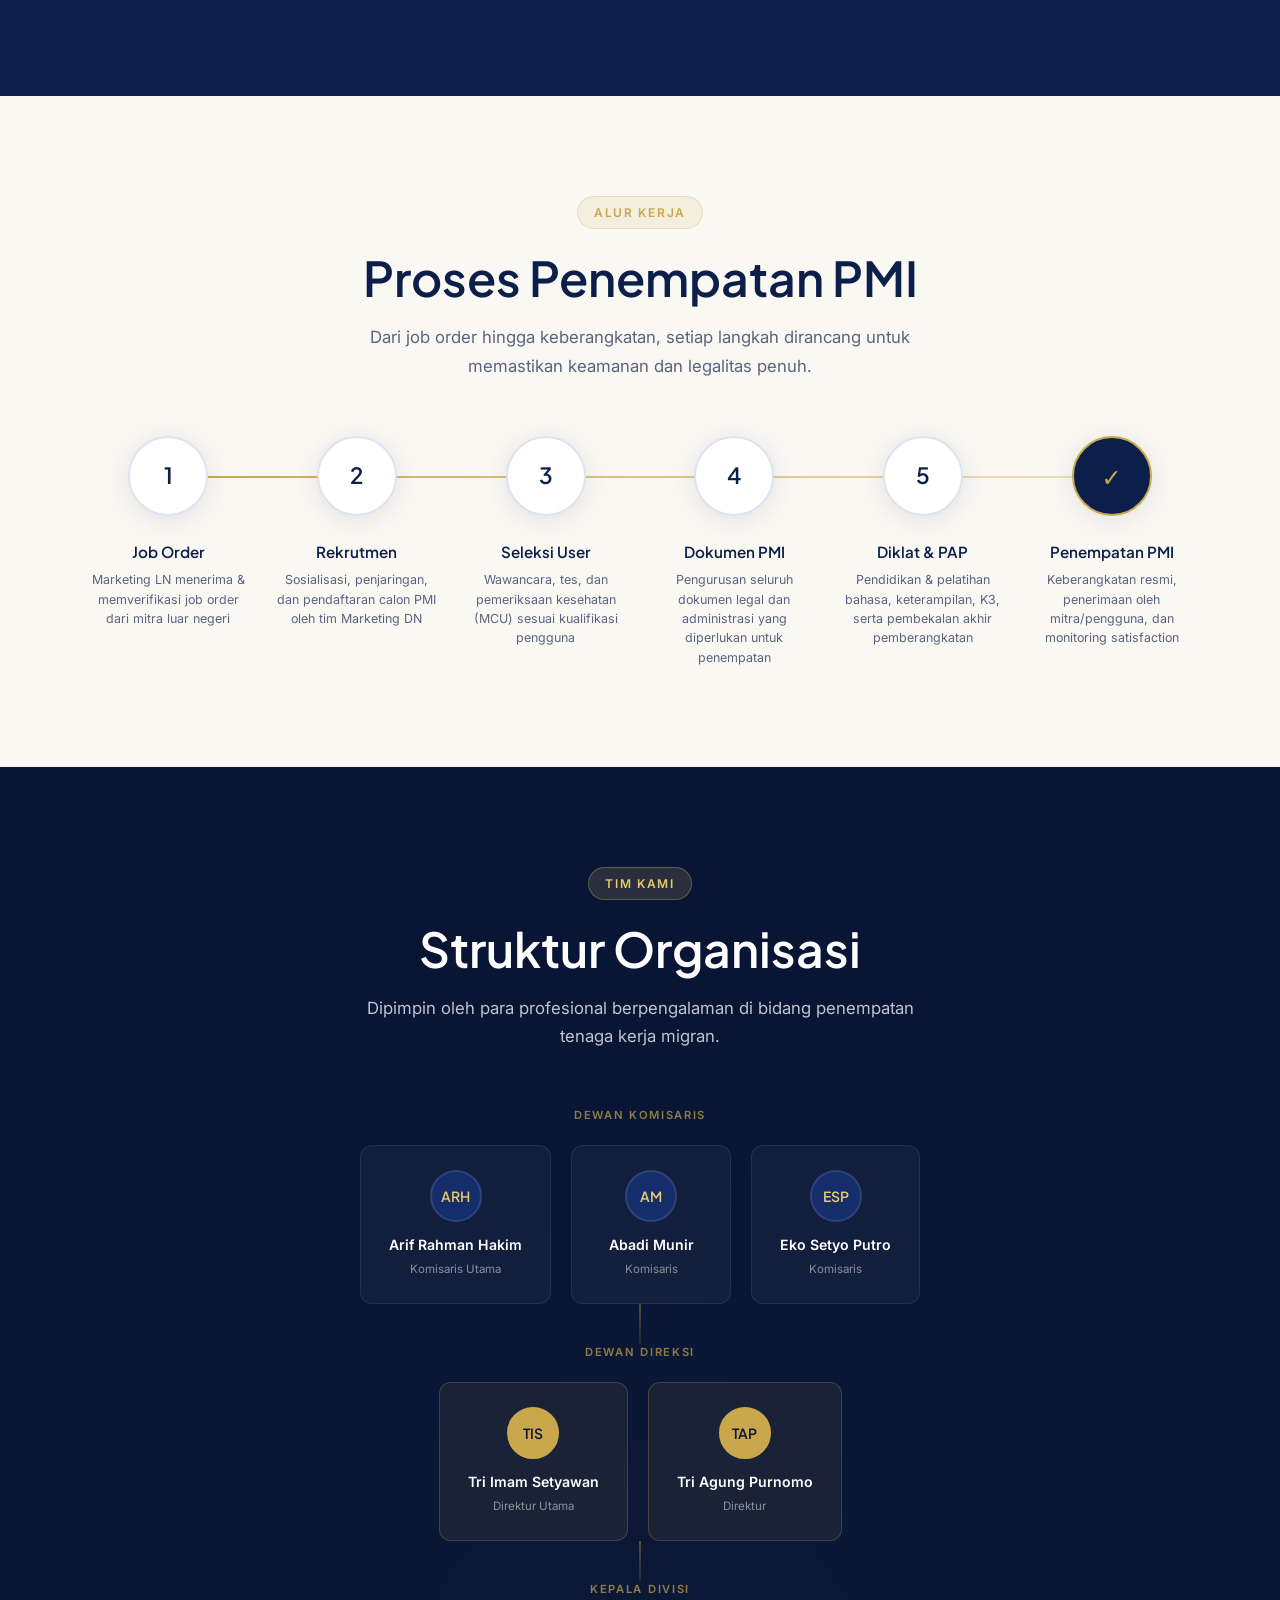
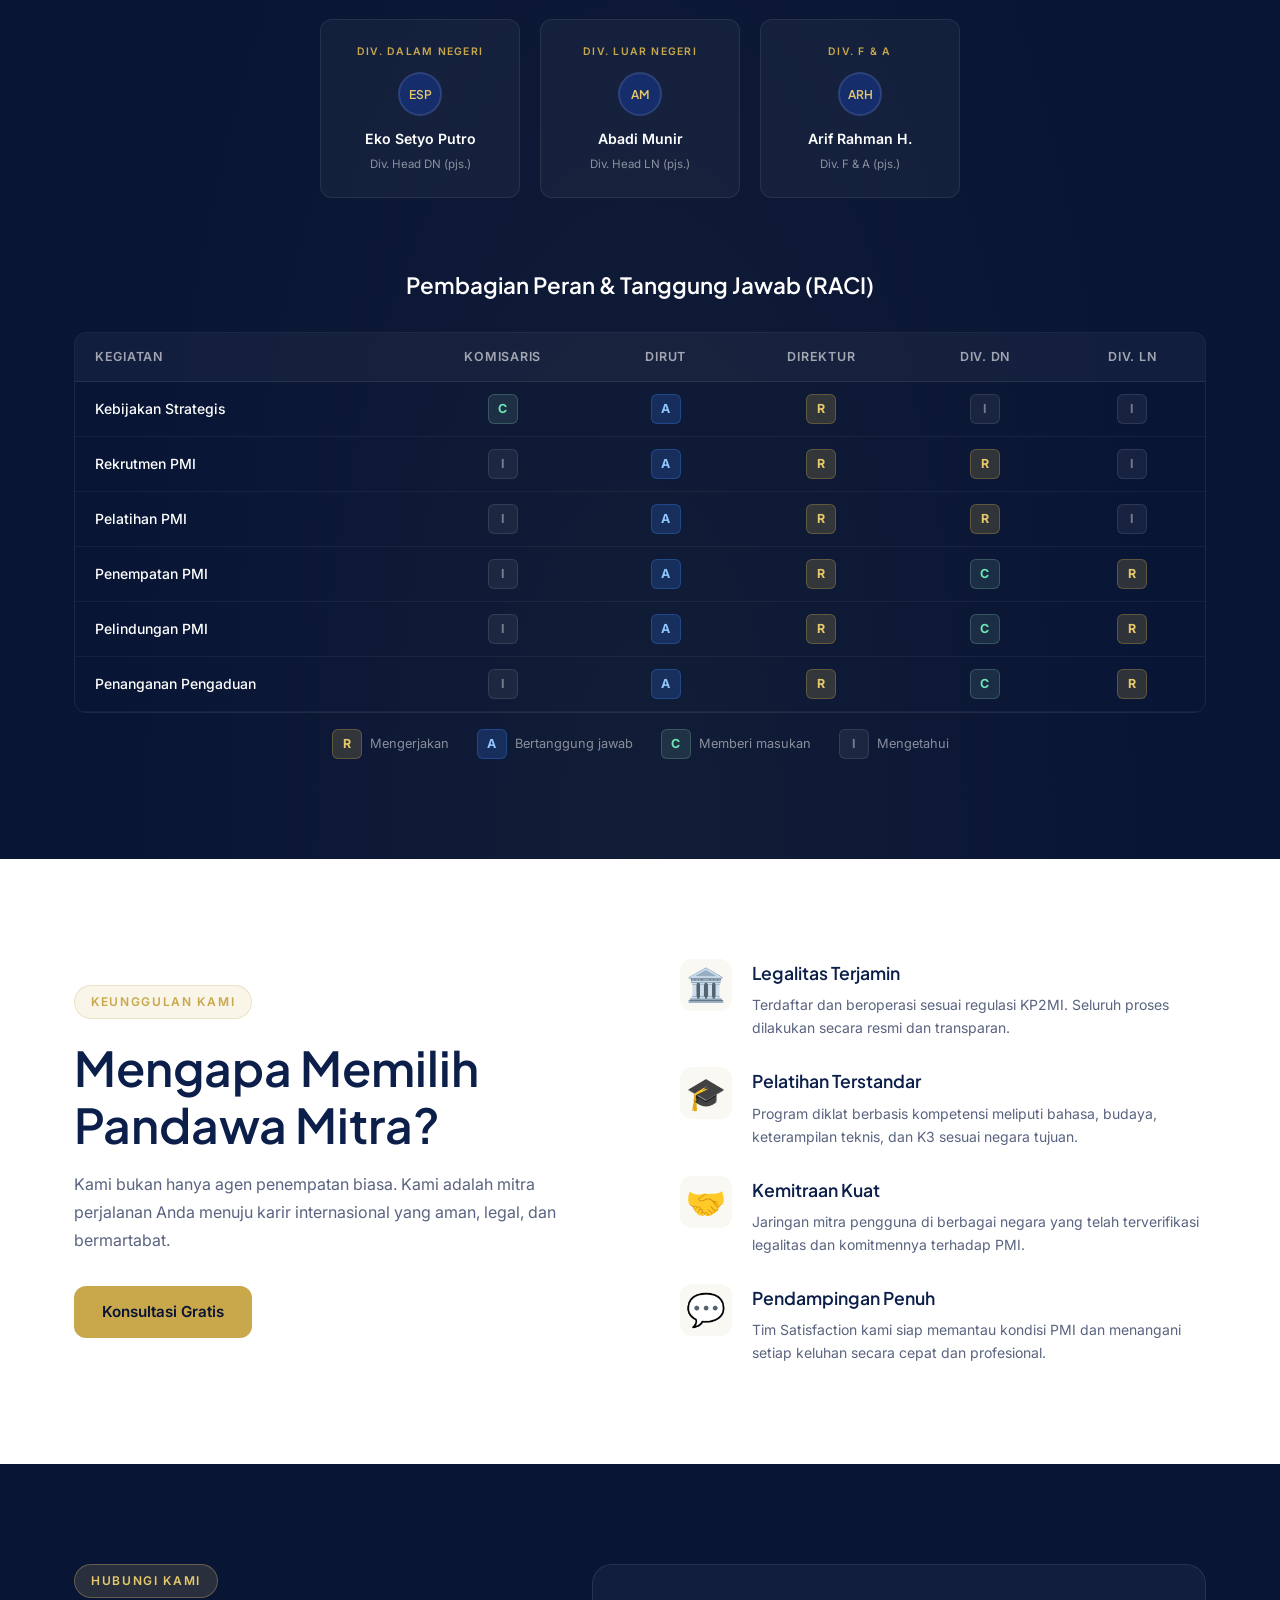
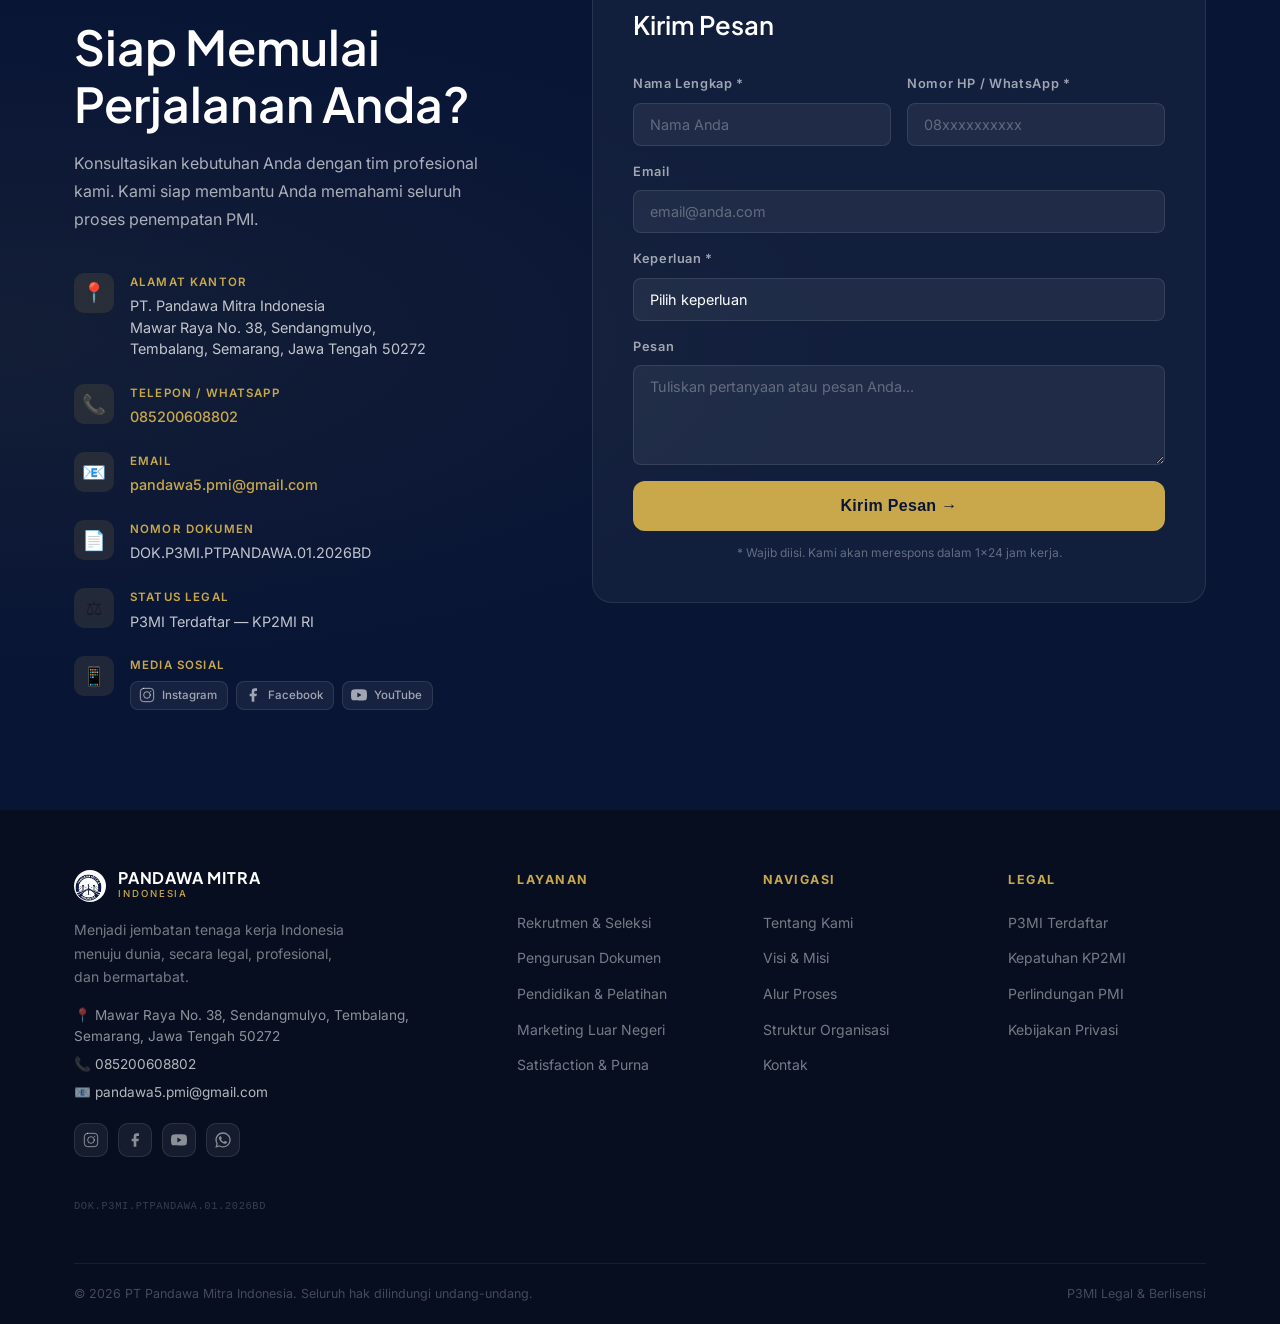
==== commit e1d3c53e: "style: update fonts to Plus Jakarta Sans/Inter, restore social media CSS and floating bar JS" ====
--- a/index.html
+++ b/index.html
@@ -10,7 +10,7 @@
   <link rel="preconnect" href="https://fonts.googleapis.com" />
   <link rel="preconnect" href="https://fonts.gstatic.com" crossorigin />
   <link
-    href="https://fonts.googleapis.com/css2?family=Cormorant+Garamond:ital,wght@0,400;0,500;0,600;0,700;1,400&family=DM+Sans:wght@300;400;500;600&display=swap"
+    href="https://fonts.googleapis.com/css2?family=Plus+Jakarta+Sans:wght@400;500;600;700;800&family=Inter:wght@300;400;500;600&display=swap"
     rel="stylesheet" />
   <link rel="stylesheet" href="css/style.css" />
   <link rel="icon" type="image/jpeg" href="assets/logo.jpg" />
--- a/css/style.css
+++ b/css/style.css
@@ -0,0 +1,2037 @@
+/* ══════════════════════════════════════════
+   PT PANDAWA MITRA INDONESIA — STYLESHEET
+   Design: Navy Gold — Refined Corporate
+   ══════════════════════════════════════════ */
+
+/* ─── CSS Variables ─── */
+:root {
+  --navy: #0c1f4a;
+  --navy-deep: #081535;
+  --navy-mid: #152d6b;
+  --navy-light: #1e3d8a;
+  --gold: #c8a84b;
+  --gold-light: #e6c96a;
+  --gold-pale: #f5e9c4;
+  --cream: #faf8f3;
+  --white: #ffffff;
+  --text: #1a1a2e;
+  --text-muted: #5a6480;
+  --border: #dde3f0;
+
+  --ff-display: "Plus Jakarta Sans", system-ui, sans-serif;
+  --ff-body: "Inter", system-ui, sans-serif;
+
+  --radius: 12px;
+  --radius-lg: 20px;
+  --shadow: 0 4px 24px rgba(12, 31, 74, 0.1);
+  --shadow-lg: 0 12px 48px rgba(12, 31, 74, 0.18);
+
+  --transition: 0.35s cubic-bezier(0.25, 0.46, 0.45, 0.94);
+}
+
+/* ─── Reset ─── */
+*,
+*::before,
+*::after {
+  box-sizing: border-box;
+  margin: 0;
+  padding: 0;
+}
+html {
+  scroll-behavior: smooth;
+}
+body {
+  font-family: var(--ff-body);
+  color: var(--text);
+  background: var(--cream);
+  overflow-x: hidden;
+  line-height: 1.6;
+}
+img {
+  max-width: 100%;
+  display: block;
+}
+a {
+  text-decoration: none;
+  color: inherit;
+}
+ul {
+  list-style: none;
+}
+
+/* ─── Utility ─── */
+.container {
+  max-width: 1180px;
+  margin: 0 auto;
+  padding: 0 24px;
+}
+.mt-2 {
+  margin-top: 2rem;
+}
+.section-tag {
+  display: inline-flex;
+  align-items: center;
+  gap: 8px;
+  font-family: var(--ff-body);
+  font-size: 0.75rem;
+  font-weight: 600;
+  letter-spacing: 0.14em;
+  text-transform: uppercase;
+  color: var(--gold);
+  background: rgba(200, 168, 75, 0.12);
+  padding: 6px 16px;
+  border-radius: 100px;
+  border: 1px solid rgba(200, 168, 75, 0.25);
+  margin-bottom: 20px;
+}
+.section-tag.light {
+  color: var(--gold-light);
+  background: rgba(230, 201, 106, 0.15);
+  border-color: rgba(230, 201, 106, 0.3);
+}
+.section-title {
+  font-family: var(--ff-display);
+  font-size: clamp(2rem, 4vw, 3rem);
+  font-weight: 600;
+  line-height: 1.2;
+  color: var(--navy);
+  margin-bottom: 16px;
+}
+.section-title.light {
+  color: var(--white);
+}
+.section-desc {
+  font-size: 1.05rem;
+  color: var(--text-muted);
+  max-width: 580px;
+  line-height: 1.7;
+}
+.section-desc.light {
+  color: rgba(255, 255, 255, 0.75);
+}
+.section-header {
+  text-align: center;
+  margin-bottom: 56px;
+}
+.section-header .section-desc {
+  margin: 0 auto;
+}
+.btn-primary {
+  display: inline-flex;
+  align-items: center;
+  gap: 8px;
+  background: var(--gold);
+  color: var(--navy-deep);
+  font-weight: 600;
+  font-size: 0.95rem;
+  padding: 14px 28px;
+  border-radius: var(--radius);
+  border: none;
+  cursor: pointer;
+  transition: var(--transition);
+  white-space: nowrap;
+}
+.btn-primary:hover {
+  background: var(--gold-light);
+  transform: translateY(-2px);
+  box-shadow: 0 8px 24px rgba(200, 168, 75, 0.35);
+}
+.btn-ghost {
+  display: inline-flex;
+  align-items: center;
+  gap: 8px;
+  background: transparent;
+  color: var(--white);
+  font-weight: 500;
+  font-size: 0.95rem;
+  padding: 14px 28px;
+  border-radius: var(--radius);
+  border: 1.5px solid rgba(255, 255, 255, 0.35);
+  cursor: pointer;
+  transition: var(--transition);
+}
+.btn-ghost:hover {
+  background: rgba(255, 255, 255, 0.1);
+  border-color: rgba(255, 255, 255, 0.6);
+}
+
+/* ─── Reveal Animation ─── */
+.reveal {
+  opacity: 0;
+  transform: translateY(30px);
+  transition:
+    opacity 0.7s ease,
+    transform 0.7s ease;
+}
+.reveal.visible {
+  opacity: 1;
+  transform: translateY(0);
+}
+
+/* ════════════════════════════════════════
+   NAVBAR
+   ════════════════════════════════════════ */
+.navbar {
+  position: fixed;
+  top: 0;
+  left: 0;
+  right: 0;
+  z-index: 1000;
+  padding: 0;
+  background: transparent;
+  transition:
+    background 0.4s ease,
+    box-shadow 0.4s ease,
+    padding 0.4s ease;
+}
+.navbar.scrolled {
+  background: rgba(8, 21, 53, 0.95);
+  backdrop-filter: blur(16px);
+  box-shadow: 0 2px 24px rgba(0, 0, 0, 0.25);
+}
+.nav-inner {
+  max-width: 1180px;
+  margin: 0 auto;
+  padding: 18px 24px;
+  display: flex;
+  align-items: center;
+  gap: 32px;
+}
+.nav-logo {
+  display: flex;
+  align-items: center;
+  gap: 12px;
+  color: var(--white);
+  flex-shrink: 0;
+}
+.logo-mark {
+  width: 40px;
+  height: 40px;
+  color: var(--gold);
+}
+.logo-mark img {
+  width: 100%;
+  height: 100%;
+  object-fit: cover;
+  border-radius: 50%;
+}
+.logo-mark.sm {
+  width: 32px;
+  height: 32px;
+}
+.logo-text {
+  display: flex;
+  flex-direction: column;
+}
+.logo-main {
+  font-family: var(--ff-display);
+  font-size: 1rem;
+  font-weight: 700;
+  line-height: 1;
+  letter-spacing: 0.05em;
+  color: var(--white);
+}
+.logo-sub {
+  font-size: 0.6rem;
+  letter-spacing: 0.2em;
+  color: var(--gold);
+  font-weight: 500;
+  text-transform: uppercase;
+}
+.nav-links {
+  display: flex;
+  align-items: center;
+  gap: 28px;
+  margin-left: auto;
+}
+.nav-links a {
+  font-size: 0.9rem;
+  font-weight: 500;
+  color: rgba(255, 255, 255, 0.8);
+  transition: color 0.2s;
+  position: relative;
+}
+.nav-links a::after {
+  content: "";
+  position: absolute;
+  bottom: -2px;
+  left: 0;
+  right: 0;
+  height: 1px;
+  background: var(--gold);
+  transform: scaleX(0);
+  transition: transform 0.25s;
+}
+.nav-links a:hover {
+  color: var(--white);
+}
+.nav-links a:hover::after {
+  transform: scaleX(1);
+}
+.nav-cta {
+  background: var(--gold);
+  color: var(--navy-deep);
+  border: none;
+  padding: 10px 22px;
+  border-radius: var(--radius);
+  font-weight: 600;
+  font-size: 0.875rem;
+  cursor: pointer;
+  transition: var(--transition);
+  flex-shrink: 0;
+}
+.nav-cta:hover {
+  background: var(--gold-light);
+  transform: translateY(-1px);
+}
+.hamburger {
+  display: none;
+  flex-direction: column;
+  gap: 5px;
+  background: none;
+  border: none;
+  cursor: pointer;
+  padding: 4px;
+  margin-left: auto;
+}
+.hamburger span {
+  display: block;
+  width: 24px;
+  height: 2px;
+  background: var(--white);
+  border-radius: 2px;
+  transition: var(--transition);
+}
+.mobile-menu {
+  display: none;
+  flex-direction: column;
+  background: var(--navy-deep);
+  padding: 16px 24px 24px;
+  border-top: 1px solid rgba(255, 255, 255, 0.1);
+}
+.mobile-menu.open {
+  display: flex;
+}
+.mobile-link {
+  color: rgba(255, 255, 255, 0.85);
+  padding: 12px 0;
+  font-size: 1rem;
+  border-bottom: 1px solid rgba(255, 255, 255, 0.08);
+  font-weight: 500;
+}
+.mobile-link:last-child {
+  border-bottom: none;
+}
+
+/* ════════════════════════════════════════
+   HERO
+   ════════════════════════════════════════ */
+.hero {
+  min-height: 100vh;
+  background: linear-gradient(
+    140deg,
+    var(--navy-deep) 0%,
+    var(--navy) 50%,
+    var(--navy-mid) 100%
+  );
+  display: grid;
+  grid-template-columns: 1fr 1fr;
+  align-items: center;
+  position: relative;
+  overflow: hidden;
+  padding: 120px 80px 80px;
+  gap: 60px;
+}
+.hero-bg-pattern {
+  position: absolute;
+  inset: 0;
+  background-image:
+    radial-gradient(
+      circle at 20% 80%,
+      rgba(200, 168, 75, 0.06) 0%,
+      transparent 50%
+    ),
+    radial-gradient(
+      circle at 80% 20%,
+      rgba(30, 61, 138, 0.4) 0%,
+      transparent 50%
+    );
+  pointer-events: none;
+}
+.hero-bg-pattern::before {
+  content: "";
+  position: absolute;
+  inset: 0;
+  background-image:
+    repeating-linear-gradient(
+      0deg,
+      transparent,
+      transparent 60px,
+      rgba(255, 255, 255, 0.015) 60px,
+      rgba(255, 255, 255, 0.015) 61px
+    ),
+    repeating-linear-gradient(
+      90deg,
+      transparent,
+      transparent 60px,
+      rgba(255, 255, 255, 0.015) 60px,
+      rgba(255, 255, 255, 0.015) 61px
+    );
+}
+.hero-content {
+  position: relative;
+  z-index: 2;
+}
+.hero-eyebrow {
+  display: flex;
+  align-items: center;
+  gap: 10px;
+  color: var(--gold);
+  font-size: 0.8rem;
+  font-weight: 600;
+  letter-spacing: 0.12em;
+  text-transform: uppercase;
+  margin-bottom: 28px;
+  opacity: 0;
+  animation: fadeSlideUp 0.8s ease 0.2s forwards;
+}
+.dot {
+  width: 5px;
+  height: 5px;
+  border-radius: 50%;
+  background: var(--gold);
+  flex-shrink: 0;
+}
+.hero-title {
+  font-family: var(--ff-display);
+  font-size: clamp(2.8rem, 5vw, 4.5rem);
+  font-weight: 600;
+  line-height: 1.1;
+  color: var(--white);
+  margin-bottom: 28px;
+}
+.line-wrap {
+  display: block;
+  overflow: hidden;
+}
+.animate-line {
+  display: block;
+  opacity: 0;
+  transform: translateY(100%);
+  animation: slideUpLine 0.8s cubic-bezier(0.25, 0.46, 0.45, 0.94) forwards;
+}
+.line-wrap:nth-child(1) .animate-line {
+  animation-delay: 0.4s;
+}
+.line-wrap:nth-child(2) .animate-line {
+  animation-delay: 0.55s;
+}
+.line-wrap:nth-child(3) .animate-line {
+  animation-delay: 0.7s;
+}
+.hero-title em {
+  font-style: italic;
+  color: var(--gold-light);
+}
+.animate-fade {
+  opacity: 0;
+  animation: fadeSlideUp 0.8s ease forwards;
+}
+.hero-desc {
+  font-size: 1.05rem;
+  color: rgba(255, 255, 255, 0.75);
+  line-height: 1.75;
+  max-width: 520px;
+  margin-bottom: 36px;
+  animation-delay: 0.9s;
+}
+.hero-desc strong {
+  color: rgba(255, 255, 255, 0.95);
+  font-weight: 600;
+}
+.hero-actions {
+  display: flex;
+  gap: 16px;
+  flex-wrap: wrap;
+  margin-bottom: 52px;
+  animation-delay: 1.05s;
+}
+.hero-stats {
+  display: flex;
+  gap: 32px;
+  align-items: center;
+  animation-delay: 1.2s;
+}
+.stat {
+  text-align: center;
+}
+.stat-num {
+  display: block;
+  font-family: var(--ff-display);
+  font-size: 1.5rem;
+  font-weight: 600;
+  color: var(--gold-light);
+  line-height: 1;
+  margin-bottom: 4px;
+}
+.stat-label {
+  font-size: 0.7rem;
+  color: rgba(255, 255, 255, 0.5);
+  font-weight: 500;
+  text-transform: uppercase;
+  letter-spacing: 0.08em;
+}
+.stat-divider {
+  width: 1px;
+  height: 36px;
+  background: rgba(255, 255, 255, 0.15);
+}
+
+/* Hero Visual */
+.hero-visual {
+  position: relative;
+  z-index: 2;
+  display: flex;
+  align-items: center;
+  justify-content: center;
+}
+.hero-circle-bg {
+  position: absolute;
+  width: 480px;
+  height: 480px;
+  border-radius: 50%;
+  border: 1px solid rgba(200, 168, 75, 0.15);
+  top: 50%;
+  left: 50%;
+  transform: translate(-50%, -50%);
+}
+.hero-circle-bg::before {
+  content: "";
+  position: absolute;
+  inset: 40px;
+  border-radius: 50%;
+  border: 1px solid rgba(200, 168, 75, 0.1);
+}
+.hero-card-stack {
+  display: flex;
+  flex-direction: column;
+  gap: 16px;
+  position: relative;
+  z-index: 2;
+}
+.hero-card {
+  background: rgba(255, 255, 255, 0.06);
+  backdrop-filter: blur(20px);
+  border: 1px solid rgba(255, 255, 255, 0.12);
+  border-radius: var(--radius-lg);
+  padding: 20px 24px;
+  display: flex;
+  align-items: center;
+  gap: 16px;
+  color: var(--white);
+  min-width: 280px;
+  opacity: 0;
+  transform: translateX(40px);
+}
+.card-1 {
+  animation: slideInCard 0.7s ease 1.1s forwards;
+}
+.card-2 {
+  animation: slideInCard 0.7s ease 1.3s forwards;
+  margin-left: 40px;
+}
+.card-3 {
+  animation: slideInCard 0.7s ease 1.5s forwards;
+}
+.card-icon {
+  font-size: 1.8rem;
+  flex-shrink: 0;
+}
+.card-title {
+  font-size: 0.95rem;
+  font-weight: 600;
+  margin-bottom: 2px;
+}
+.card-sub {
+  font-size: 0.78rem;
+  color: rgba(255, 255, 255, 0.6);
+}
+
+/* Scroll hint */
+.scroll-hint {
+  position: absolute;
+  bottom: 32px;
+  left: 50%;
+  transform: translateX(-50%);
+  display: flex;
+  flex-direction: column;
+  align-items: center;
+  gap: 8px;
+  color: rgba(255, 255, 255, 0.4);
+  font-size: 0.7rem;
+  letter-spacing: 0.15em;
+  text-transform: uppercase;
+  z-index: 2;
+  animation: fadeSlideUp 1s ease 2s both;
+}
+.scroll-line {
+  width: 1px;
+  height: 40px;
+  background: linear-gradient(to bottom, rgba(255, 255, 255, 0.4), transparent);
+  animation: scrollPulse 2s ease infinite;
+}
+
+/* ════════════════════════════════════════
+   TENTANG
+   ════════════════════════════════════════ */
+.tentang {
+  padding: 100px 0;
+  background: var(--white);
+}
+.tentang-grid {
+  display: grid;
+  grid-template-columns: 1fr 1fr;
+  gap: 80px;
+  align-items: start;
+}
+.tentang-body {
+  font-size: 1rem;
+  color: var(--text-muted);
+  line-height: 1.8;
+  margin-bottom: 16px;
+}
+.tentang-body strong {
+  color: var(--text);
+}
+.tentang-highlights {
+  display: grid;
+  grid-template-columns: 1fr 1fr;
+  gap: 12px;
+  margin-top: 28px;
+}
+.highlight-item {
+  display: flex;
+  align-items: center;
+  gap: 10px;
+  font-size: 0.875rem;
+  font-weight: 500;
+  color: var(--text);
+}
+.hi-icon {
+  width: 22px;
+  height: 22px;
+  border-radius: 50%;
+  background: var(--gold);
+  color: var(--navy-deep);
+  display: flex;
+  align-items: center;
+  justify-content: center;
+  font-size: 0.7rem;
+  font-weight: 700;
+  flex-shrink: 0;
+}
+.visi-misi-card {
+  background: var(--navy);
+  border-radius: var(--radius-lg);
+  overflow: hidden;
+  box-shadow: var(--shadow-lg);
+}
+.vm-section {
+  padding: 36px 36px 32px;
+}
+.vm-icon {
+  font-size: 1.8rem;
+  margin-bottom: 12px;
+  color: var(--white);
+}
+.vm-title {
+  font-family: var(--ff-display);
+  font-size: 1.4rem;
+  font-weight: 600;
+  color: var(--gold-light);
+  margin-bottom: 14px;
+}
+.vm-text {
+  font-size: 0.95rem;
+  color: rgba(255, 255, 255, 0.8);
+  line-height: 1.75;
+}
+.vm-text em {
+  color: var(--gold-light);
+  font-style: italic;
+}
+.vm-divider {
+  height: 1px;
+  background: rgba(255, 255, 255, 0.1);
+  margin: 0 36px;
+}
+.misi-list {
+  list-style: decimal;
+  padding-left: 20px;
+  display: flex;
+  flex-direction: column;
+  gap: 10px;
+}
+.misi-list li {
+  font-size: 0.875rem;
+  color: rgba(255, 255, 255, 0.75);
+  line-height: 1.65;
+}
+
+/* ════════════════════════════════════════
+   LAYANAN
+   ════════════════════════════════════════ */
+.layanan {
+  padding: 100px 0;
+  background: var(--navy);
+  position: relative;
+  overflow: hidden;
+}
+.layanan-bg-accent {
+  position: absolute;
+  top: -200px;
+  right: -200px;
+  width: 600px;
+  height: 600px;
+  border-radius: 50%;
+  background: radial-gradient(
+    circle,
+    rgba(200, 168, 75, 0.06) 0%,
+    transparent 70%
+  );
+  pointer-events: none;
+}
+.layanan-grid {
+  display: grid;
+  grid-template-columns: repeat(3, 1fr);
+  gap: 24px;
+}
+.layanan-card {
+  background: rgba(255, 255, 255, 0.04);
+  border: 1px solid rgba(255, 255, 255, 0.08);
+  border-radius: var(--radius-lg);
+  padding: 32px;
+  position: relative;
+  transition: var(--transition);
+  opacity: 0;
+  transform: translateY(24px);
+}
+.layanan-card.visible {
+  opacity: 1;
+  transform: translateY(0);
+  transition-delay: calc(var(--i) * 0.08s);
+}
+.layanan-card:hover {
+  background: rgba(255, 255, 255, 0.07);
+  border-color: rgba(200, 168, 75, 0.25);
+  transform: translateY(-4px);
+  box-shadow: 0 20px 40px rgba(0, 0, 0, 0.3);
+}
+.layanan-card.featured-card {
+  background: rgba(200, 168, 75, 0.1);
+  border-color: rgba(200, 168, 75, 0.3);
+}
+.lc-badge {
+  position: absolute;
+  top: 16px;
+  right: 16px;
+  background: var(--gold);
+  color: var(--navy-deep);
+  font-size: 0.68rem;
+  font-weight: 700;
+  letter-spacing: 0.08em;
+  text-transform: uppercase;
+  padding: 4px 10px;
+  border-radius: 100px;
+}
+.lc-num {
+  font-family: var(--ff-display);
+  font-size: 3rem;
+  font-weight: 600;
+  color: rgba(255, 255, 255, 0.07);
+  line-height: 1;
+  margin-bottom: -12px;
+}
+.lc-icon {
+  width: 48px;
+  height: 48px;
+  color: var(--gold);
+  margin-bottom: 16px;
+}
+.layanan-card h3 {
+  font-family: var(--ff-display);
+  font-size: 1.3rem;
+  font-weight: 600;
+  color: var(--white);
+  margin-bottom: 12px;
+}
+.layanan-card p {
+  font-size: 0.88rem;
+  color: rgba(255, 255, 255, 0.6);
+  line-height: 1.7;
+  margin-bottom: 20px;
+}
+.lc-list {
+  display: flex;
+  flex-direction: column;
+  gap: 8px;
+}
+.lc-list li {
+  font-size: 0.82rem;
+  color: rgba(255, 255, 255, 0.5);
+  padding-left: 14px;
+  position: relative;
+}
+.lc-list li::before {
+  content: "›";
+  position: absolute;
+  left: 0;
+  color: var(--gold);
+  font-weight: 700;
+}
+
+/* ════════════════════════════════════════
+   PROSES
+   ════════════════════════════════════════ */
+.proses {
+  padding: 100px 0;
+  background: var(--cream);
+}
+.proses-flow {
+  display: grid;
+  grid-template-columns: repeat(6, 1fr);
+  gap: 0;
+  position: relative;
+  margin-top: 20px;
+}
+.proses-flow::before {
+  content: "";
+  position: absolute;
+  top: 40px;
+  left: calc(100% / 12);
+  right: calc(100% / 12);
+  height: 2px;
+  background: linear-gradient(to right, var(--gold), rgba(200, 168, 75, 0.3));
+}
+.flow-step {
+  display: flex;
+  flex-direction: column;
+  align-items: center;
+  text-align: center;
+  position: relative;
+  padding: 0 8px;
+}
+.fs-bubble {
+  width: 80px;
+  height: 80px;
+  border-radius: 50%;
+  background: var(--white);
+  border: 2px solid var(--border);
+  display: flex;
+  align-items: center;
+  justify-content: center;
+  position: relative;
+  z-index: 2;
+  transition: var(--transition);
+  box-shadow: var(--shadow);
+  margin-bottom: 24px;
+}
+.fs-bubble.final {
+  background: var(--navy);
+  border-color: var(--gold);
+}
+.fs-bubble.final .fs-num {
+  color: var(--gold);
+  font-size: 1.5rem;
+}
+.flow-step:hover .fs-bubble {
+  border-color: var(--gold);
+  background: var(--navy);
+  transform: translateY(-4px);
+  box-shadow: 0 12px 32px rgba(12, 31, 74, 0.2);
+}
+.flow-step:hover .fs-num {
+  color: var(--gold);
+}
+.fs-num {
+  font-family: var(--ff-display);
+  font-size: 1.4rem;
+  font-weight: 600;
+  color: var(--navy);
+  transition: color 0.3s;
+}
+.fs-content {
+  padding: 0 4px;
+}
+.fs-content h4 {
+  font-family: var(--ff-display);
+  font-size: 0.95rem;
+  font-weight: 600;
+  color: var(--navy);
+  margin-bottom: 6px;
+}
+.fs-content p {
+  font-size: 0.78rem;
+  color: var(--text-muted);
+  line-height: 1.55;
+}
+
+/* ════════════════════════════════════════
+   ORGANISASI
+   ════════════════════════════════════════ */
+.organisasi {
+  padding: 100px 0;
+  background: var(--navy-deep);
+  position: relative;
+  overflow: hidden;
+}
+.org-bg {
+  position: absolute;
+  inset: 0;
+  background: radial-gradient(
+    ellipse at 50% 100%,
+    rgba(200, 168, 75, 0.05) 0%,
+    transparent 60%
+  );
+  pointer-events: none;
+}
+.org-levels {
+  display: flex;
+  flex-direction: column;
+  align-items: center;
+  gap: 0;
+}
+.org-level {
+  width: 100%;
+  display: flex;
+  flex-direction: column;
+  align-items: center;
+  gap: 20px;
+}
+.org-level-label {
+  font-size: 0.7rem;
+  font-weight: 600;
+  letter-spacing: 0.15em;
+  text-transform: uppercase;
+  color: var(--gold);
+  opacity: 0.7;
+}
+.org-connector-v {
+  width: 2px;
+  height: 40px;
+  background: linear-gradient(
+    to bottom,
+    rgba(200, 168, 75, 0.4),
+    rgba(200, 168, 75, 0.1)
+  );
+  margin: 0;
+}
+.org-cards {
+  display: flex;
+  gap: 20px;
+  flex-wrap: wrap;
+  justify-content: center;
+}
+.org-card {
+  background: rgba(255, 255, 255, 0.04);
+  border: 1px solid rgba(255, 255, 255, 0.08);
+  border-radius: var(--radius);
+  padding: 24px 28px;
+  text-align: center;
+  min-width: 160px;
+  transition: var(--transition);
+}
+.org-card:hover {
+  background: rgba(255, 255, 255, 0.08);
+  border-color: rgba(200, 168, 75, 0.3);
+  transform: translateY(-4px);
+}
+.org-card.highlight-card {
+  background: rgba(200, 168, 75, 0.08);
+  border-color: rgba(200, 168, 75, 0.25);
+}
+.org-card.divisi-card {
+  min-width: 200px;
+}
+.oc-div-tag {
+  font-size: 0.65rem;
+  letter-spacing: 0.12em;
+  text-transform: uppercase;
+  color: var(--gold);
+  font-weight: 600;
+  margin-bottom: 12px;
+}
+.oc-avatar {
+  width: 52px;
+  height: 52px;
+  border-radius: 50%;
+  background: var(--navy-mid);
+  border: 2px solid rgba(255, 255, 255, 0.1);
+  color: var(--gold-light);
+  font-family: var(--ff-display);
+  font-size: 0.875rem;
+  font-weight: 600;
+  display: flex;
+  align-items: center;
+  justify-content: center;
+  margin: 0 auto 12px;
+}
+.oc-avatar.gold {
+  background: var(--gold);
+  color: var(--navy-deep);
+  border-color: var(--gold);
+}
+.oc-avatar.sm {
+  width: 44px;
+  height: 44px;
+  font-size: 0.75rem;
+}
+.oc-name {
+  font-size: 0.88rem;
+  font-weight: 600;
+  color: var(--white);
+  margin-bottom: 4px;
+  white-space: nowrap;
+}
+.oc-role {
+  font-size: 0.72rem;
+  color: rgba(255, 255, 255, 0.5);
+}
+
+/* RACI */
+.raci-section {
+  margin-top: 70px;
+  width: 100%;
+}
+.raci-title {
+  font-family: var(--ff-display);
+  font-size: 1.4rem;
+  color: var(--white);
+  text-align: center;
+  margin-bottom: 28px;
+  font-weight: 600;
+}
+.raci-table-wrap {
+  overflow-x: auto;
+  border-radius: var(--radius);
+  border: 1px solid rgba(255, 255, 255, 0.08);
+}
+.raci-table {
+  width: 100%;
+  border-collapse: collapse;
+  font-size: 0.875rem;
+}
+.raci-table th {
+  background: rgba(255, 255, 255, 0.04);
+  color: rgba(255, 255, 255, 0.6);
+  font-weight: 600;
+  font-size: 0.78rem;
+  letter-spacing: 0.06em;
+  text-transform: uppercase;
+  padding: 14px 20px;
+  text-align: center;
+  border-bottom: 1px solid rgba(255, 255, 255, 0.08);
+}
+.raci-table th:first-child {
+  text-align: left;
+}
+.raci-table td {
+  padding: 12px 20px;
+  text-align: center;
+  color: rgba(255, 255, 255, 0.7);
+  border-bottom: 1px solid rgba(255, 255, 255, 0.05);
+}
+.raci-table td:first-child {
+  text-align: left;
+  font-weight: 500;
+  color: var(--white);
+}
+.raci-table tr:hover td {
+  background: rgba(255, 255, 255, 0.03);
+}
+.badge {
+  display: inline-flex;
+  align-items: center;
+  justify-content: center;
+  width: 30px;
+  height: 30px;
+  border-radius: 6px;
+  font-size: 0.78rem;
+  font-weight: 700;
+}
+.badge.r {
+  background: rgba(200, 168, 75, 0.2);
+  color: var(--gold-light);
+  border: 1px solid rgba(200, 168, 75, 0.3);
+}
+.badge.a {
+  background: rgba(59, 130, 246, 0.2);
+  color: #93c5fd;
+  border: 1px solid rgba(59, 130, 246, 0.3);
+}
+.badge.c {
+  background: rgba(167, 243, 208, 0.1);
+  color: #6ee7b7;
+  border: 1px solid rgba(167, 243, 208, 0.2);
+}
+.badge.i {
+  background: rgba(255, 255, 255, 0.06);
+  color: rgba(255, 255, 255, 0.4);
+  border: 1px solid rgba(255, 255, 255, 0.1);
+}
+.raci-legend {
+  display: flex;
+  gap: 28px;
+  justify-content: center;
+  margin-top: 16px;
+  flex-wrap: wrap;
+  font-size: 0.8rem;
+  color: rgba(255, 255, 255, 0.5);
+}
+.raci-legend span {
+  display: flex;
+  align-items: center;
+  gap: 8px;
+}
+
+/* ════════════════════════════════════════
+   MENGAPA
+   ════════════════════════════════════════ */
+.mengapa {
+  padding: 100px 0;
+  background: var(--white);
+}
+.mengapa-grid {
+  display: grid;
+  grid-template-columns: 1fr 1fr;
+  gap: 80px;
+  align-items: center;
+}
+.mengapa-left .section-desc {
+  margin: 12px 0 0;
+}
+.mengapa-left p {
+  color: var(--text-muted);
+  line-height: 1.75;
+  font-size: 1rem;
+}
+.mengapa-right {
+  display: flex;
+  flex-direction: column;
+  gap: 28px;
+}
+.keunggulan-item {
+  display: flex;
+  gap: 20px;
+  align-items: flex-start;
+}
+.ki-icon {
+  font-size: 2rem;
+  flex-shrink: 0;
+  width: 52px;
+  height: 52px;
+  background: var(--cream);
+  border-radius: var(--radius);
+  display: flex;
+  align-items: center;
+  justify-content: center;
+}
+.keunggulan-item h4 {
+  font-size: 1rem;
+  font-weight: 600;
+  color: var(--navy);
+  margin-bottom: 6px;
+  font-family: var(--ff-display);
+  font-size: 1.1rem;
+}
+.keunggulan-item p {
+  font-size: 0.875rem;
+  color: var(--text-muted);
+  line-height: 1.65;
+}
+
+/* ════════════════════════════════════════
+   KONTAK
+   ════════════════════════════════════════ */
+.kontak {
+  padding: 100px 0;
+  background: var(--navy-deep);
+  position: relative;
+  overflow: hidden;
+}
+.kontak-bg {
+  position: absolute;
+  inset: 0;
+  background: radial-gradient(
+    ellipse at 0% 50%,
+    rgba(200, 168, 75, 0.06) 0%,
+    transparent 50%
+  );
+  pointer-events: none;
+}
+.kontak-inner {
+  display: grid;
+  grid-template-columns: 1fr 1fr;
+  gap: 80px;
+  align-items: start;
+  position: relative;
+  z-index: 1;
+}
+.kontak-desc {
+  font-size: 1rem;
+  color: rgba(255, 255, 255, 0.65);
+  line-height: 1.75;
+  margin-bottom: 40px;
+}
+.kontak-info {
+  display: flex;
+  flex-direction: column;
+  gap: 24px;
+}
+.ki-item {
+  display: flex;
+  gap: 16px;
+  align-items: flex-start;
+}
+.ki-icon-sm {
+  font-size: 1.2rem;
+  width: 40px;
+  height: 40px;
+  background: rgba(200, 168, 75, 0.12);
+  border-radius: 10px;
+  display: flex;
+  align-items: center;
+  justify-content: center;
+  flex-shrink: 0;
+}
+.ki-label {
+  font-size: 0.72rem;
+  font-weight: 600;
+  letter-spacing: 0.1em;
+  text-transform: uppercase;
+  color: var(--gold);
+  margin-bottom: 4px;
+}
+.ki-val {
+  font-size: 0.9rem;
+  color: rgba(255, 255, 255, 0.75);
+  line-height: 1.5;
+}
+
+/* Form */
+.kontak-form {
+  background: rgba(255, 255, 255, 0.04);
+  border: 1px solid rgba(255, 255, 255, 0.09);
+  border-radius: var(--radius-lg);
+  padding: 40px;
+}
+.form-title {
+  font-family: var(--ff-display);
+  font-size: 1.6rem;
+  color: var(--white);
+  margin-bottom: 28px;
+  font-weight: 600;
+}
+.form-row {
+  display: grid;
+  grid-template-columns: 1fr 1fr;
+  gap: 16px;
+}
+.form-group {
+  display: flex;
+  flex-direction: column;
+  gap: 8px;
+  margin-bottom: 16px;
+}
+.form-group label {
+  font-size: 0.8rem;
+  font-weight: 600;
+  color: rgba(255, 255, 255, 0.6);
+  letter-spacing: 0.05em;
+}
+.form-group input,
+.form-group select,
+.form-group textarea {
+  background: rgba(255, 255, 255, 0.06);
+  border: 1px solid rgba(255, 255, 255, 0.1);
+  border-radius: 8px;
+  padding: 12px 16px;
+  color: var(--white);
+  font-family: var(--ff-body);
+  font-size: 0.9rem;
+  outline: none;
+  transition: border-color 0.25s;
+  -webkit-appearance: none;
+}
+.form-group select option {
+  background: var(--navy);
+}
+.form-group input:focus,
+.form-group select:focus,
+.form-group textarea:focus {
+  border-color: var(--gold);
+}
+.form-group input::placeholder,
+.form-group textarea::placeholder {
+  color: rgba(255, 255, 255, 0.3);
+}
+.form-group textarea {
+  resize: vertical;
+  min-height: 100px;
+}
+.btn-submit {
+  width: 100%;
+  padding: 16px;
+  background: var(--gold);
+  color: var(--navy-deep);
+  border: none;
+  border-radius: var(--radius);
+  font-weight: 700;
+  font-size: 1rem;
+  cursor: pointer;
+  transition: var(--transition);
+  letter-spacing: 0.02em;
+}
+.btn-submit:hover {
+  background: var(--gold-light);
+  transform: translateY(-2px);
+  box-shadow: 0 8px 28px rgba(200, 168, 75, 0.35);
+}
+.form-note {
+  margin-top: 12px;
+  font-size: 0.75rem;
+  color: rgba(255, 255, 255, 0.35);
+  text-align: center;
+}
+
+/* ════════════════════════════════════════
+   FOOTER
+   ════════════════════════════════════════ */
+.footer {
+  background: #060e20;
+  padding: 60px 0 0;
+}
+.footer-grid {
+  display: grid;
+  grid-template-columns: 2fr 1fr 1fr 1fr;
+  gap: 48px;
+  padding-bottom: 48px;
+  border-bottom: 1px solid rgba(255, 255, 255, 0.07);
+}
+.footer-logo {
+  display: flex;
+  align-items: center;
+  gap: 12px;
+  color: var(--white);
+  margin-bottom: 16px;
+}
+.footer-tagline {
+  font-size: 0.875rem;
+  color: rgba(255, 255, 255, 0.45);
+  line-height: 1.7;
+  max-width: 280px;
+  margin-bottom: 12px;
+}
+.footer-website {
+  display: inline-flex;
+  align-items: center;
+  gap: 6px;
+  font-size: 0.8rem;
+  color: var(--gold);
+  opacity: 0.8;
+  text-decoration: none;
+  margin-bottom: 14px;
+  transition: opacity 0.2s;
+}
+.footer-website:hover {
+  opacity: 1;
+}
+.kontak-link {
+  color: var(--gold);
+  text-decoration: none;
+  font-weight: 500;
+  transition: opacity 0.2s;
+}
+.kontak-link:hover {
+  opacity: 0.8;
+  text-decoration: underline;
+}
+.footer-doc {
+  font-size: 0.65rem;
+  color: rgba(255, 255, 255, 0.2);
+  letter-spacing: 0.06em;
+  font-family: monospace;
+}
+.footer-contact-info {
+  display: flex;
+  flex-direction: column;
+  gap: 8px;
+  margin: 16px 0;
+}
+.footer-contact-info p {
+  font-size: 0.85rem;
+  color: rgba(255, 255, 255, 0.55);
+  line-height: 1.5;
+}
+.footer-contact-info a {
+  color: rgba(255, 255, 255, 0.7);
+  transition: color 0.2s;
+}
+.footer-contact-info a:hover {
+  color: var(--gold-light);
+}
+.footer-col h4 {
+  font-size: 0.78rem;
+  font-weight: 700;
+  letter-spacing: 0.12em;
+  text-transform: uppercase;
+  color: var(--gold);
+  margin-bottom: 20px;
+}
+.footer-col ul {
+  display: flex;
+  flex-direction: column;
+  gap: 10px;
+}
+.footer-col li a {
+  font-size: 0.875rem;
+  color: rgba(255, 255, 255, 0.45);
+  transition: color 0.2s;
+}
+.footer-col li a:hover {
+  color: rgba(255, 255, 255, 0.8);
+}
+.footer-bottom {
+  padding: 20px 0;
+  display: flex;
+  justify-content: space-between;
+  align-items: center;
+  flex-wrap: wrap;
+  gap: 12px;
+  font-size: 0.78rem;
+  color: rgba(255, 255, 255, 0.25);
+}
+
+/* ════════════════════════════════════════
+   SOCIAL MEDIA — FOOTER
+   ════════════════════════════════════════ */
+.footer-socials {
+  display: flex;
+  align-items: center;
+  gap: 12px;
+  margin: 20px 0 16px;
+}
+.social-icon {
+  width: 38px;
+  height: 38px;
+  display: flex;
+  align-items: center;
+  justify-content: center;
+  border-radius: 10px;
+  background: rgba(255, 255, 255, 0.06);
+  border: 1px solid rgba(255, 255, 255, 0.1);
+  color: rgba(255, 255, 255, 0.5);
+  transition: all 0.35s cubic-bezier(0.25, 0.46, 0.45, 0.94);
+  cursor: pointer;
+}
+.social-icon svg {
+  width: 18px;
+  height: 18px;
+}
+.social-icon:hover {
+  transform: translateY(-3px);
+  border-color: var(--gold);
+  color: var(--gold);
+  background: rgba(200, 168, 75, 0.12);
+  box-shadow: 0 6px 20px rgba(200, 168, 75, 0.2);
+}
+
+/* ════════════════════════════════════════
+   SOCIAL MEDIA — KONTAK
+   ════════════════════════════════════════ */
+.kontak-socials {
+  display: flex;
+  flex-wrap: wrap;
+  gap: 10px;
+  margin-top: 6px;
+}
+.kontak-social-link {
+  display: inline-flex;
+  align-items: center;
+  gap: 7px;
+  padding: 6px 14px 6px 10px;
+  border-radius: 8px;
+  background: rgba(255, 255, 255, 0.06);
+  border: 1px solid rgba(255, 255, 255, 0.1);
+  color: rgba(255, 255, 255, 0.6);
+  font-size: 0.78rem;
+  font-weight: 500;
+  transition: all 0.3s ease;
+  text-decoration: none;
+}
+.kontak-social-link svg {
+  width: 16px;
+  height: 16px;
+  flex-shrink: 0;
+}
+.kontak-social-link:hover {
+  background: rgba(200, 168, 75, 0.12);
+  border-color: rgba(200, 168, 75, 0.35);
+  color: var(--gold-light);
+  transform: translateY(-2px);
+  box-shadow: 0 4px 12px rgba(0, 0, 0, 0.2);
+}
+
+/* ════════════════════════════════════════
+   FLOATING SOCIAL BAR
+   ════════════════════════════════════════ */
+.floating-socials {
+  position: fixed;
+  right: 24px;
+  bottom: 24px;
+  display: flex;
+  flex-direction: column;
+  gap: 10px;
+  z-index: 900;
+  opacity: 0;
+  transform: translateX(80px);
+  transition: all 0.5s cubic-bezier(0.34, 1.56, 0.64, 1);
+}
+.floating-socials.visible {
+  opacity: 1;
+  transform: translateX(0);
+}
+.float-social {
+  position: relative;
+  width: 48px;
+  height: 48px;
+  display: flex;
+  align-items: center;
+  justify-content: center;
+  border-radius: 14px;
+  color: var(--white);
+  cursor: pointer;
+  transition: all 0.35s cubic-bezier(0.25, 0.46, 0.45, 0.94);
+  box-shadow: 0 4px 16px rgba(0, 0, 0, 0.2);
+  text-decoration: none;
+}
+.float-social svg {
+  width: 22px;
+  height: 22px;
+  position: relative;
+  z-index: 2;
+}
+.float-social:hover {
+  transform: scale(1.1) translateY(-2px);
+  box-shadow: 0 8px 28px rgba(0, 0, 0, 0.35);
+}
+.float-social.whatsapp {
+  background: linear-gradient(135deg, #25d366, #128c7e);
+}
+.float-social.whatsapp:hover {
+  box-shadow: 0 8px 28px rgba(37, 211, 102, 0.4);
+}
+.float-social.instagram {
+  background: linear-gradient(135deg, #f09433, #e6683c, #dc2743, #cc2366, #bc1888);
+}
+.float-social.instagram:hover {
+  box-shadow: 0 8px 28px rgba(225, 48, 108, 0.4);
+}
+.float-social.facebook {
+  background: linear-gradient(135deg, #1877f2, #0d65d9);
+}
+.float-social.facebook:hover {
+  box-shadow: 0 8px 28px rgba(24, 119, 242, 0.4);
+}
+.float-tooltip {
+  position: absolute;
+  right: calc(100% + 12px);
+  top: 50%;
+  transform: translateY(-50%);
+  background: var(--navy);
+  color: var(--white);
+  font-size: 0.75rem;
+  font-weight: 600;
+  padding: 6px 12px;
+  border-radius: 8px;
+  white-space: nowrap;
+  opacity: 0;
+  pointer-events: none;
+  transition: all 0.25s ease;
+  box-shadow: 0 4px 12px rgba(0, 0, 0, 0.3);
+  letter-spacing: 0.02em;
+}
+.float-tooltip::after {
+  content: "";
+  position: absolute;
+  right: -5px;
+  top: 50%;
+  transform: translateY(-50%);
+  border: 5px solid transparent;
+  border-left-color: var(--navy);
+  border-right: none;
+}
+.float-social:hover .float-tooltip {
+  opacity: 1;
+  transform: translateY(-50%) translateX(-4px);
+}
+.float-social.whatsapp::before {
+  content: "";
+  position: absolute;
+  inset: -4px;
+  border-radius: 18px;
+  background: rgba(37, 211, 102, 0.3);
+  animation: floatPulse 2s ease-in-out infinite;
+  z-index: 0;
+}
+@keyframes floatPulse {
+  0%, 100% {
+    opacity: 0.4;
+    transform: scale(1);
+  }
+  50% {
+    opacity: 0;
+    transform: scale(1.3);
+  }
+}
+
+/* ════════════════════════════════════════
+   TOAST
+   ════════════════════════════════════════ */
+.toast {
+  position: fixed;
+  bottom: 32px;
+  right: 32px;
+  background: var(--navy);
+  color: var(--white);
+  border: 1px solid rgba(200, 168, 75, 0.4);
+  border-radius: var(--radius);
+  padding: 16px 24px;
+  display: flex;
+  align-items: center;
+  gap: 12px;
+  font-size: 0.9rem;
+  box-shadow: var(--shadow-lg);
+  z-index: 9999;
+  transform: translateY(100px);
+  opacity: 0;
+  transition: all 0.4s cubic-bezier(0.34, 1.56, 0.64, 1);
+  max-width: 360px;
+}
+.toast.show {
+  transform: translateY(0);
+  opacity: 1;
+}
+.toast-icon {
+  width: 28px;
+  height: 28px;
+  background: var(--gold);
+  color: var(--navy-deep);
+  border-radius: 50%;
+  display: flex;
+  align-items: center;
+  justify-content: center;
+  font-size: 0.8rem;
+  font-weight: 700;
+  flex-shrink: 0;
+}
+
+/* ════════════════════════════════════════
+   KEYFRAMES
+   ════════════════════════════════════════ */
+@keyframes fadeSlideUp {
+  from {
+    opacity: 0;
+    transform: translateY(20px);
+  }
+  to {
+    opacity: 1;
+    transform: translateY(0);
+  }
+}
+@keyframes slideUpLine {
+  from {
+    opacity: 0;
+    transform: translateY(100%);
+  }
+  to {
+    opacity: 1;
+    transform: translateY(0);
+  }
+}
+@keyframes slideInCard {
+  from {
+    opacity: 0;
+    transform: translateX(40px);
+  }
+  to {
+    opacity: 1;
+    transform: translateX(0);
+  }
+}
+@keyframes scrollPulse {
+  0%,
+  100% {
+    opacity: 0.4;
+    transform: scaleY(1);
+  }
+  50% {
+    opacity: 0.8;
+    transform: scaleY(1.15);
+  }
+}
+
+/* ════════════════════════════════════════
+   RESPONSIVE
+   ════════════════════════════════════════ */
+/* ── TABLET ──────────────────────────────────────────── */
+@media (max-width: 1024px) {
+  .hero {
+    grid-template-columns: 1fr;
+    padding: 120px 40px 80px;
+  }
+  .hero-visual {
+    display: none;
+  }
+  .tentang-grid,
+  .mengapa-grid,
+  .kontak-inner {
+    grid-template-columns: 1fr;
+    gap: 48px;
+  }
+  .layanan-grid {
+    grid-template-columns: repeat(2, 1fr);
+  }
+  .proses-flow {
+    grid-template-columns: repeat(3, 1fr);
+    gap: 32px;
+  }
+  .proses-flow::before {
+    display: none;
+  }
+  .footer-grid {
+    grid-template-columns: 1fr 1fr;
+  }
+  /* Org chart tablet */
+  .org-cards.komisaris,
+  .org-cards.direksi {
+    flex-wrap: wrap;
+    gap: 16px;
+  }
+  .org-card {
+    min-width: 140px;
+    padding: 20px 16px;
+  }
+  .oc-name {
+    white-space: normal;
+    font-size: 0.82rem;
+  }
+}
+
+/* ── MOBILE ──────────────────────────────────────────── */
+@media (max-width: 768px) {
+  /* NAV */
+  .nav-links,
+  .nav-cta {
+    display: none;
+  }
+  .hamburger {
+    display: flex;
+  }
+  .nav-inner {
+    padding: 0 20px;
+  }
+
+  /* HERO */
+  .hero {
+    padding: 100px 20px 60px;
+  }
+  .hero-title {
+    font-size: 2.2rem;
+    line-height: 1.2;
+  }
+  .hero-desc {
+    font-size: 0.95rem;
+  }
+  .hero-stats {
+    gap: 16px;
+    flex-wrap: wrap;
+    justify-content: center;
+  }
+  .stat {
+    min-width: 80px;
+  }
+
+  /* SECTIONS */
+  .layanan-grid {
+    grid-template-columns: 1fr;
+  }
+  .proses-flow {
+    grid-template-columns: 1fr 1fr;
+  }
+  .footer-grid {
+    grid-template-columns: 1fr;
+    gap: 32px;
+  }
+  .kontak-form {
+    padding: 28px 20px;
+  }
+  .form-row {
+    grid-template-columns: 1fr;
+  }
+  .tentang-highlights {
+    grid-template-columns: 1fr;
+  }
+  .section-title {
+    font-size: 1.9rem;
+  }
+
+  /* ─── STRUKTUR ORGANISASI MOBILE ─── */
+  .organisasi {
+    padding: 60px 0;
+  }
+  .organisasi .container {
+    padding: 0 16px;
+  }
+
+  .org-levels {
+    gap: 0;
+  }
+
+  /* Level wrapper */
+  .org-level {
+    gap: 12px;
+    width: 100%;
+  }
+  .org-level-label {
+    font-size: 0.65rem;
+    letter-spacing: 0.12em;
+    padding: 4px 14px;
+    background: rgba(200, 168, 75, 0.1);
+    border-radius: 20px;
+    border: 1px solid rgba(200, 168, 75, 0.2);
+  }
+
+  /* Cards stacking */
+  .org-cards {
+    flex-direction: column;
+    align-items: center;
+    width: 100%;
+    gap: 10px;
+  }
+  .org-cards.komisaris {
+    flex-direction: column;
+  }
+  .org-cards.direksi {
+    flex-direction: column;
+  }
+  .org-cards.divisi {
+    flex-direction: column;
+  }
+
+  /* Each card full width on mobile */
+  .org-card {
+    width: 100%;
+    max-width: 340px;
+    min-width: unset;
+    padding: 16px 20px;
+    display: flex;
+    align-items: center;
+    gap: 14px;
+    text-align: left;
+  }
+  .org-card.divisi-card {
+    min-width: unset;
+    width: 100%;
+    max-width: 340px;
+  }
+  .oc-div-tag {
+    margin-bottom: 4px;
+    font-size: 0.6rem;
+  }
+  .oc-avatar {
+    flex-shrink: 0;
+    margin: 0;
+  }
+  .oc-name {
+    white-space: normal;
+    font-size: 0.875rem;
+    margin-bottom: 2px;
+  }
+  .oc-role {
+    font-size: 0.72rem;
+  }
+
+  /* Divisi cards: keep div-tag above the flex row */
+  .org-card.divisi-card {
+    flex-direction: column;
+    align-items: center;
+    text-align: center;
+  }
+  .org-card.divisi-card .oc-div-tag {
+    margin-bottom: 8px;
+  }
+  .org-card.divisi-card .oc-avatar {
+    margin: 0 auto 8px;
+  }
+
+  /* Connector lines */
+  .org-connector-v {
+    height: 28px;
+  }
+
+  /* ─── RACI TABLE MOBILE ─── */
+  .raci-section {
+    margin-top: 48px;
+  }
+  .raci-title {
+    font-size: 1.1rem;
+    margin-bottom: 20px;
+    padding: 0 4px;
+  }
+  .raci-table-wrap {
+    overflow-x: auto;
+    -webkit-overflow-scrolling: touch;
+    border-radius: 10px;
+  }
+  .raci-table {
+    min-width: 480px;
+    font-size: 0.8rem;
+  }
+  .raci-table th {
+    padding: 10px 12px;
+    font-size: 0.72rem;
+  }
+  .raci-table td {
+    padding: 10px 12px;
+  }
+  .raci-legend {
+    gap: 14px;
+    font-size: 0.75rem;
+  }
+  .badge {
+    width: 24px;
+    height: 24px;
+    font-size: 0.7rem;
+  }
+
+  /* KONTAK */
+  .kontak-info {
+    gap: 16px;
+  }
+  .ki-item {
+    gap: 12px;
+  }
+}
+
+  /* SOCIAL MEDIA */
+  .floating-socials {
+    right: 16px;
+    bottom: 16px;
+    gap: 8px;
+  }
+  .float-social {
+    width: 42px;
+    height: 42px;
+    border-radius: 12px;
+  }
+  .float-social svg {
+    width: 20px;
+    height: 20px;
+  }
+  .float-tooltip {
+    display: none;
+  }
+  .kontak-socials {
+    gap: 8px;
+  }
+  .kontak-social-link {
+    padding: 5px 10px 5px 8px;
+    font-size: 0.72rem;
+  }
+  .footer-socials {
+    gap: 10px;
+  }
+  .social-icon {
+    width: 34px;
+    height: 34px;
+  }
+  .social-icon svg {
+    width: 16px;
+    height: 16px;
+  }
+}
+
+/* ── SMALL MOBILE ─────────────────────────────────────── */
+@media (max-width: 480px) {
+  /* HERO */
+  .hero {
+    padding: 90px 16px 50px;
+  }
+  .hero-title {
+    font-size: 1.85rem;
+  }
+  .hero-eyebrow {
+    font-size: 0.7rem;
+    flex-wrap: wrap;
+    justify-content: center;
+    text-align: center;
+  }
+  .hero-stats {
+    flex-direction: column;
+    gap: 14px;
+  }
+  .stat-divider {
+    width: 50px;
+    height: 1px;
+  }
+  .hero-actions {
+    flex-direction: column;
+    gap: 12px;
+  }
+  .btn-primary,
+  .btn-ghost {
+    width: 100%;
+    justify-content: center;
+    text-align: center;
+  }
+
+  /* FLOW */
+  .proses-flow {
+    grid-template-columns: 1fr;
+  }
+
+  /* FOOTER */
+  .footer-bottom {
+    flex-direction: column;
+    text-align: center;
+    gap: 8px;
+  }
+  .footer-grid {
+    gap: 24px;
+  }
+
+  /* LAYANAN CARD */
+  .layanan-card {
+    padding: 28px 20px;
+  }
+
+  /* SECTION HEADINGS */
+  .section-title {
+    font-size: 1.7rem;
+  }
+  .section-desc {
+    font-size: 0.9rem;
+  }
+  .container {
+    padding: 0 16px;
+  }
+
+  /* ORG MOBILE SMALL */
+  .org-card {
+    max-width: 100%;
+  }
+  .raci-section {
+    margin-top: 36px;
+  }
+}
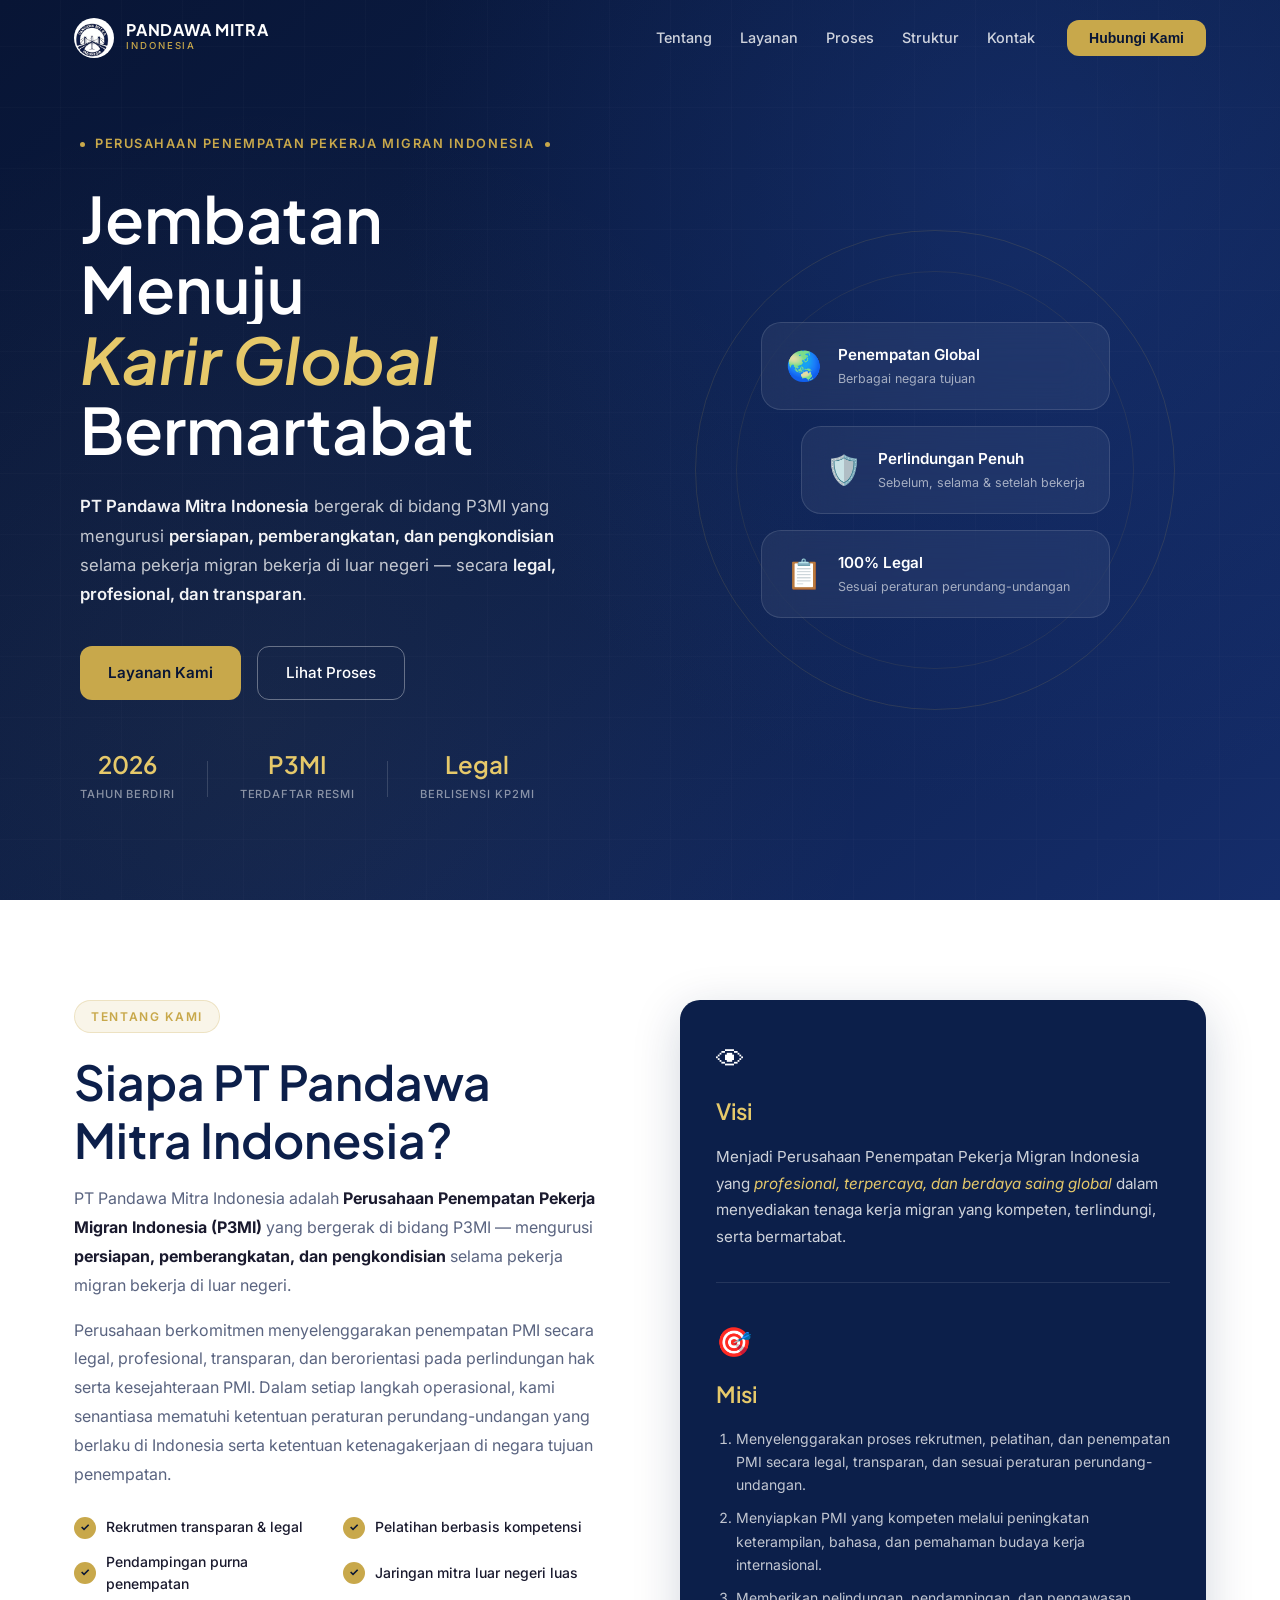
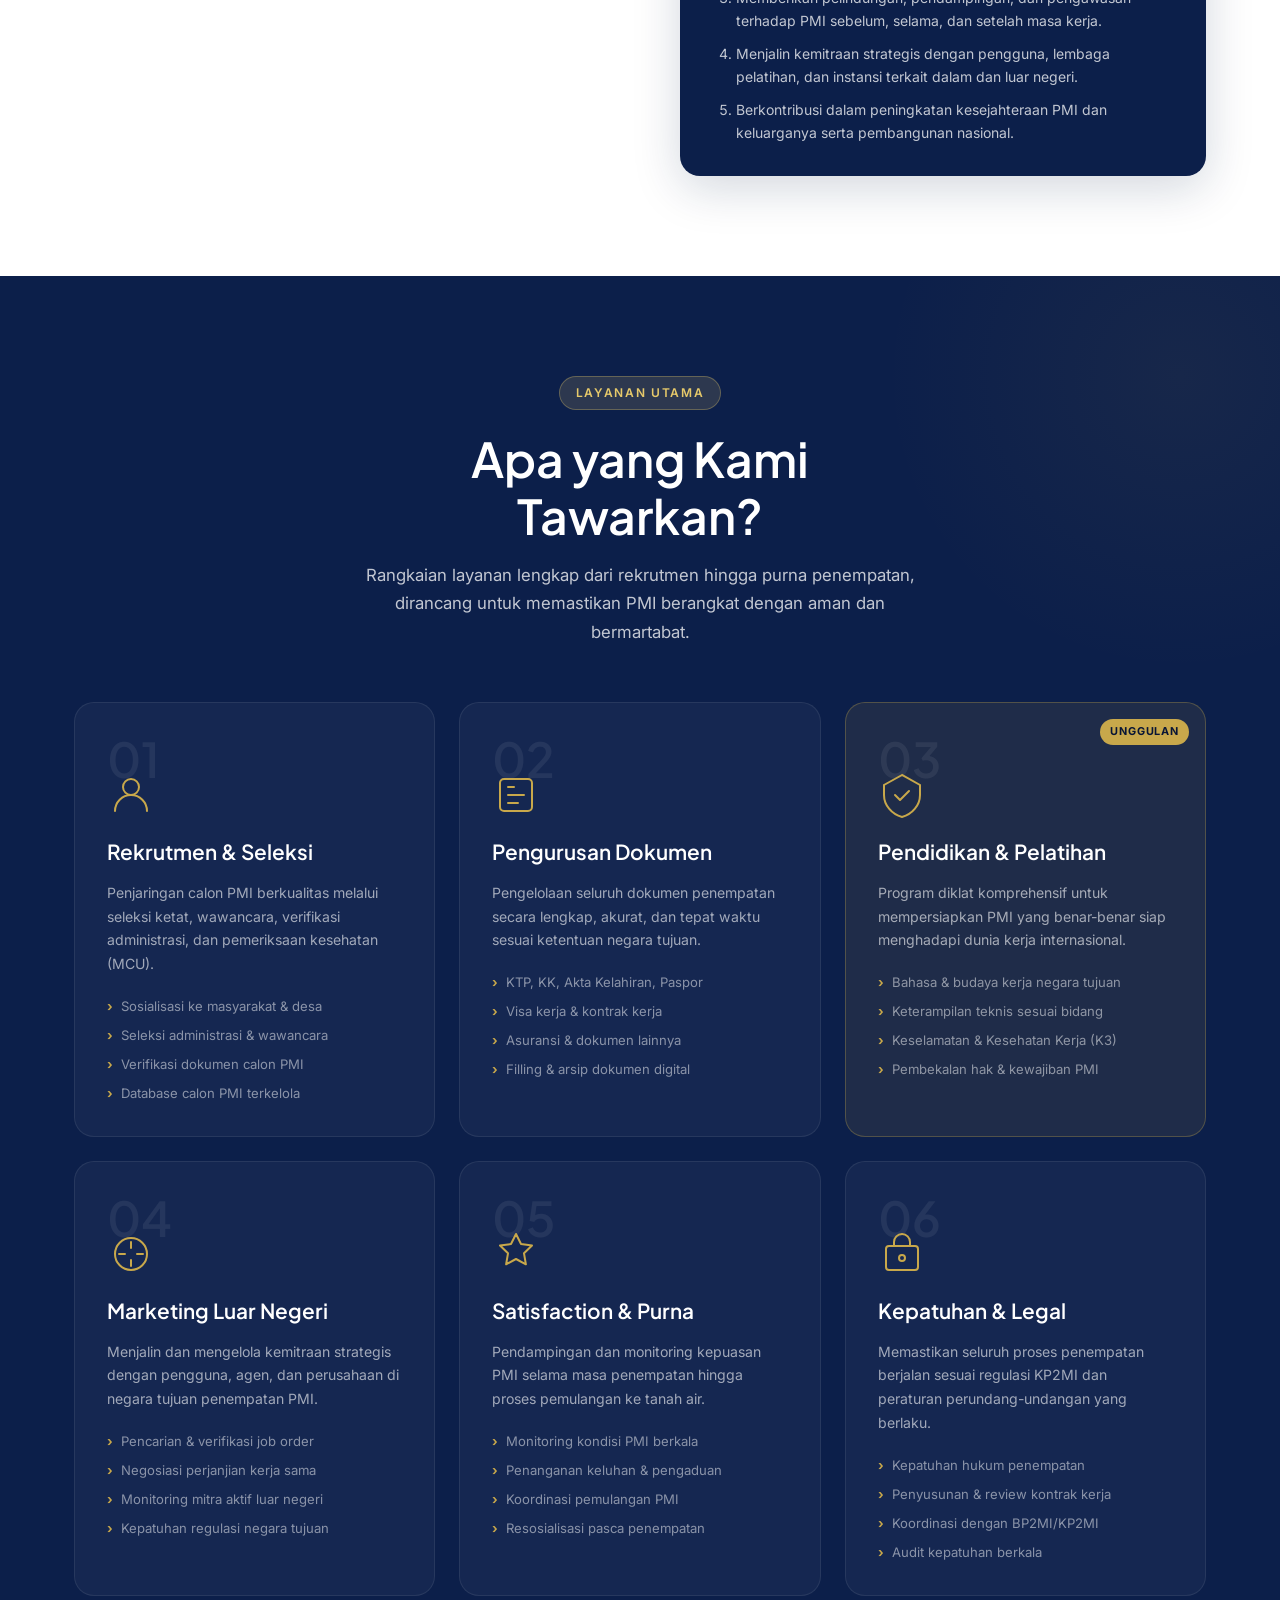
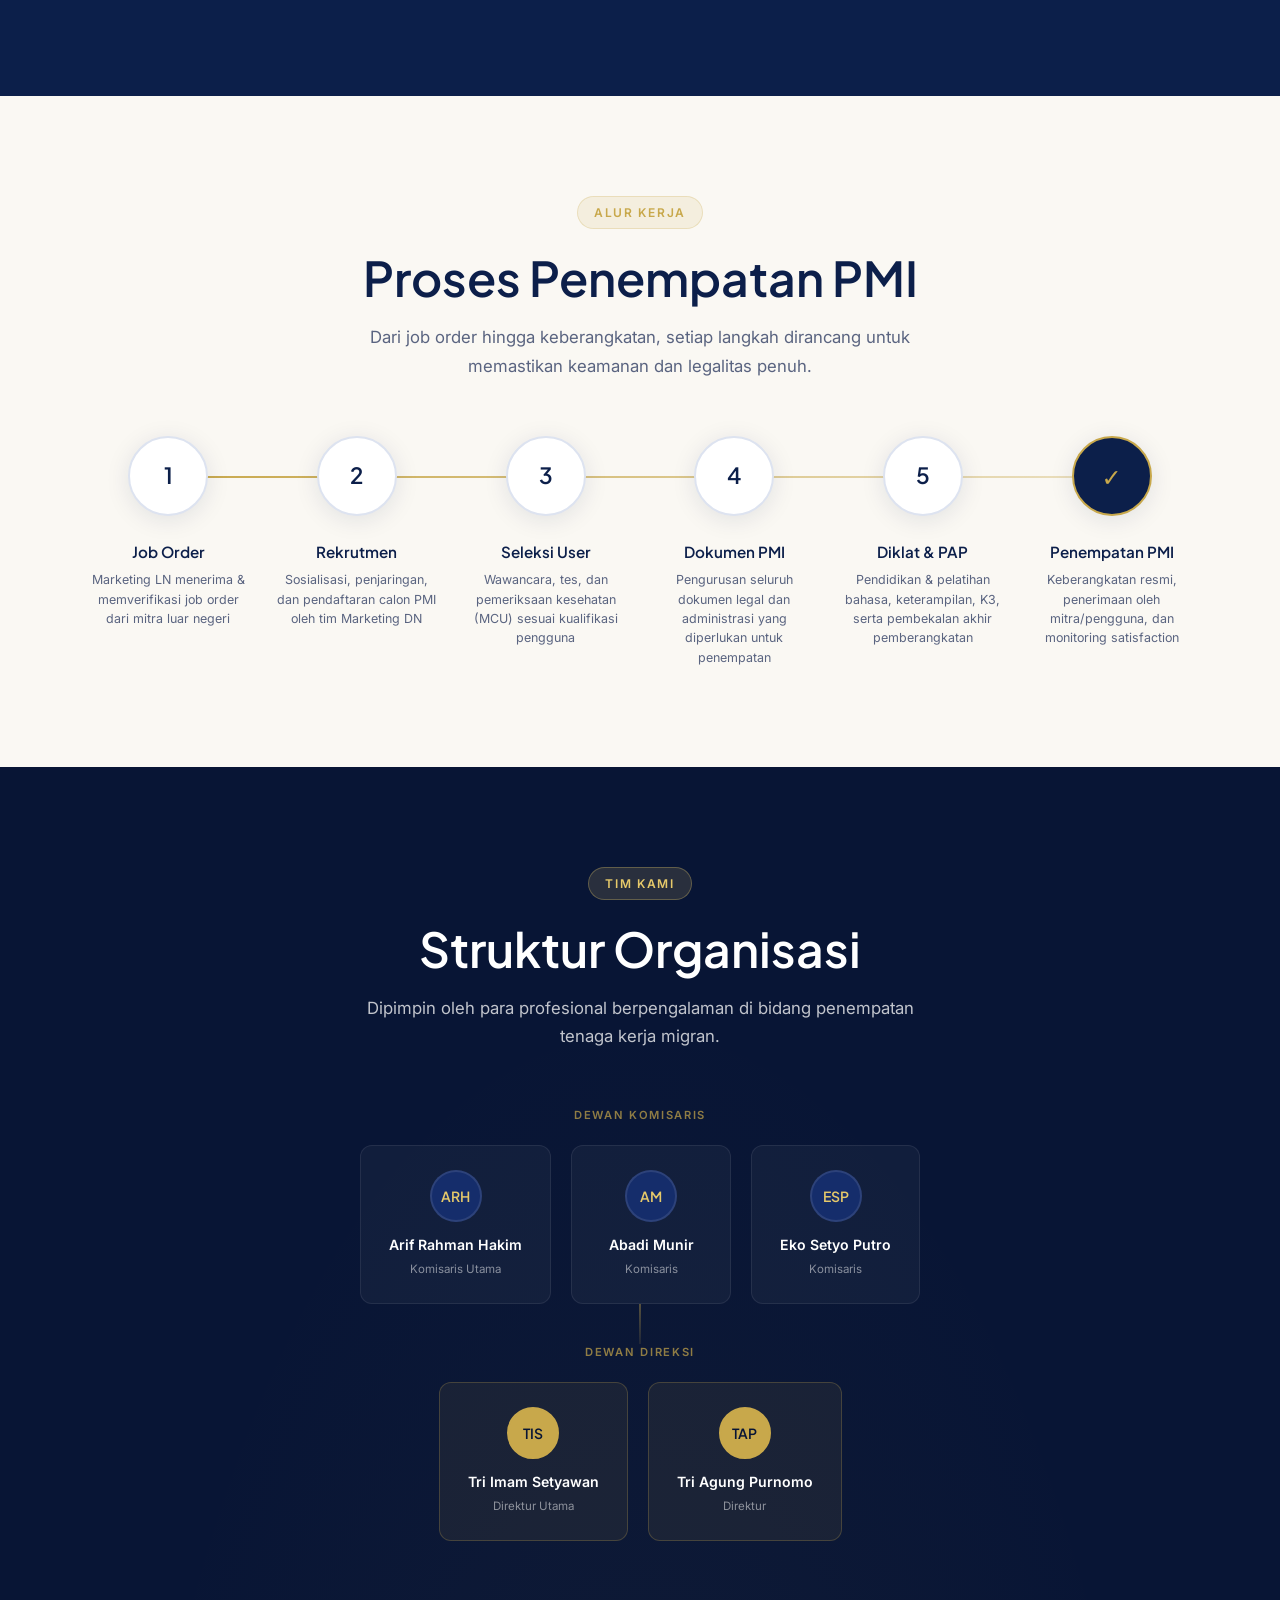
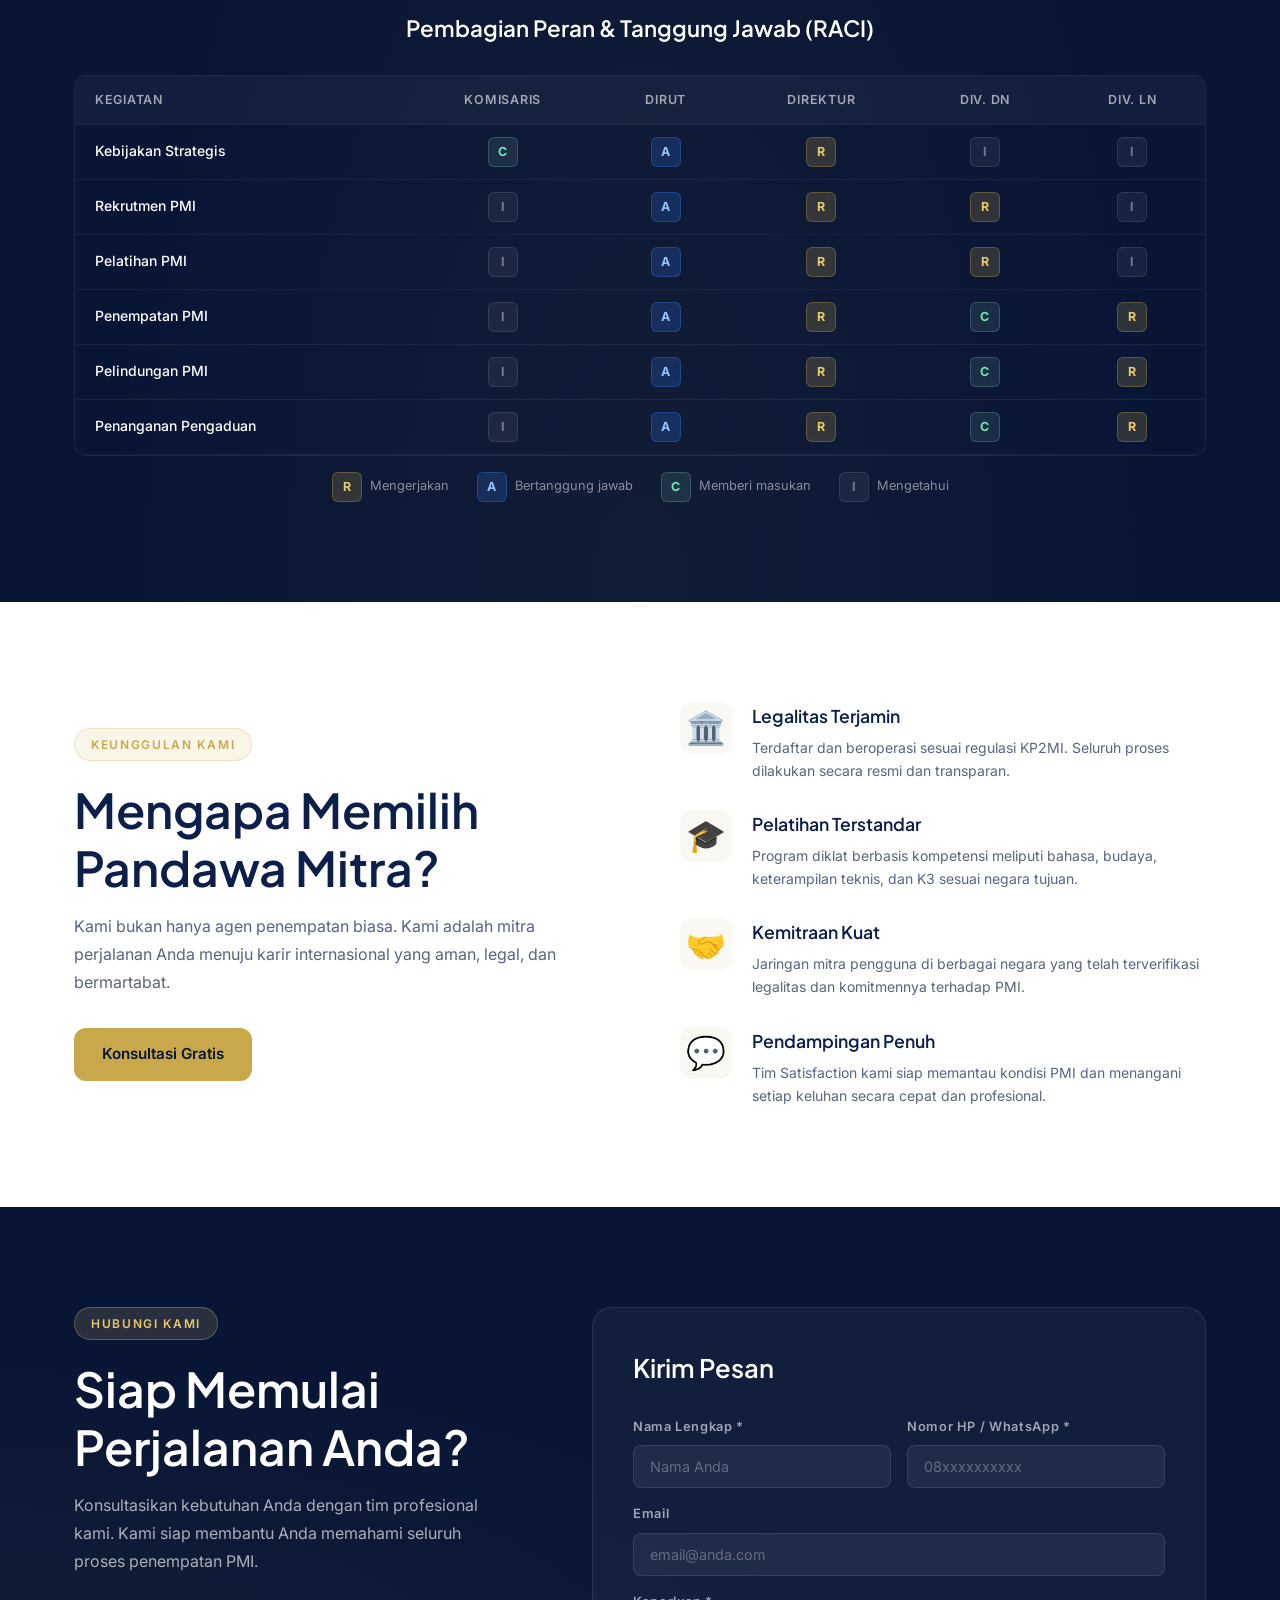
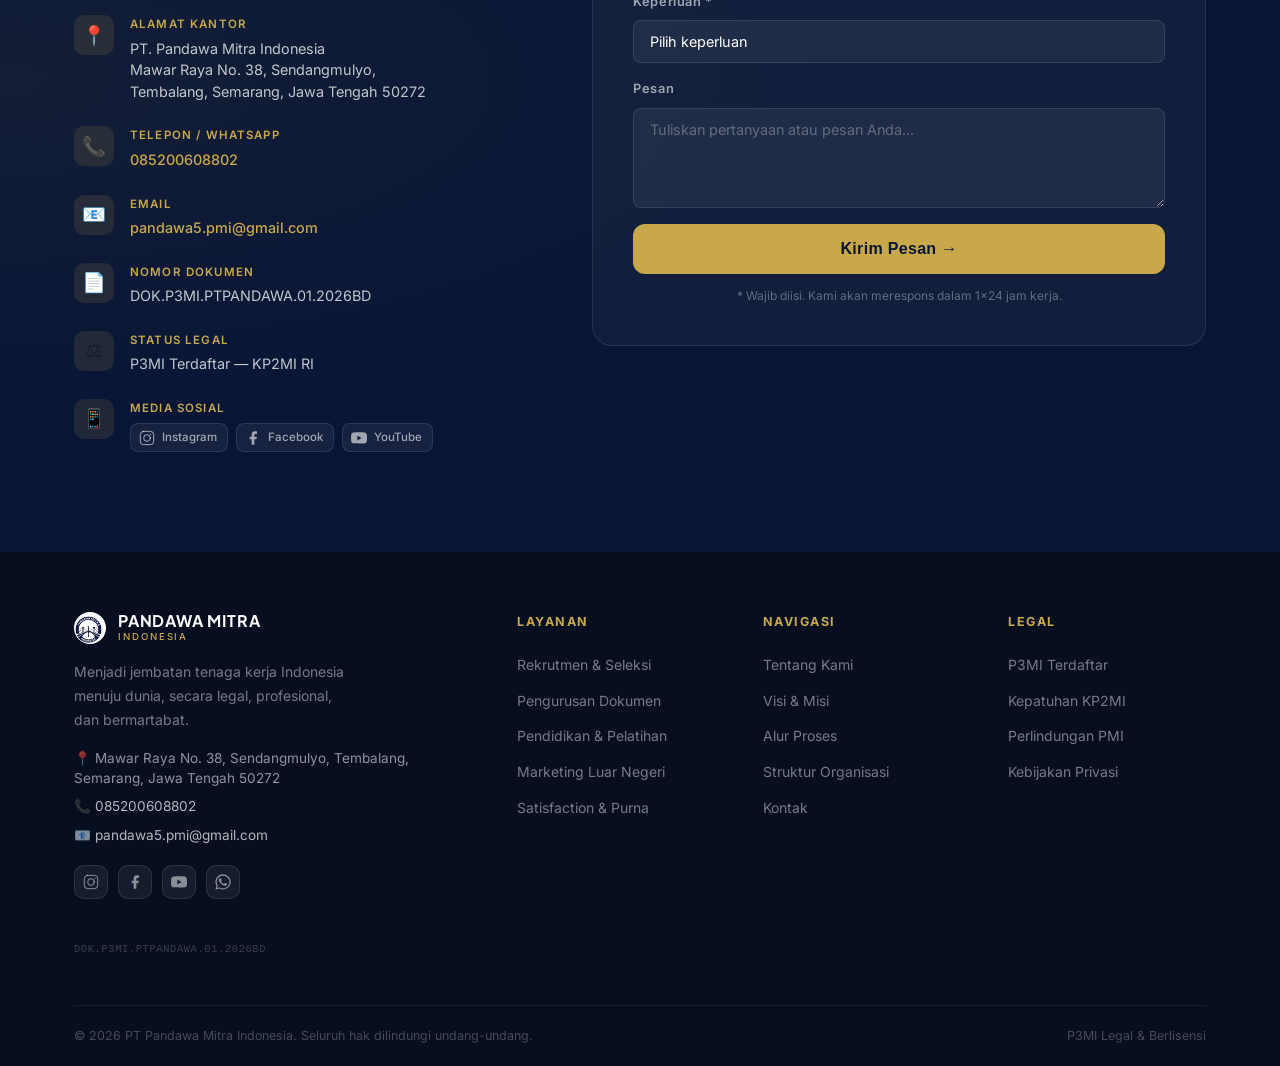
==== commit 52df013e: "Remove organization division section from index.html Removed the div for the organization division a" ====
--- a/index.html
+++ b/index.html
@@ -510,33 +510,7 @@
         </div>
       </div>
 
-      <div class="org-connector-v"></div>
-
-      <!-- Divisi -->
-      <div class="org-level reveal">
-        <div class="org-level-label">Kepala Divisi</div>
-        <div class="org-cards divisi">
-          <div class="org-card divisi-card">
-            <div class="oc-div-tag">Div. Dalam Negeri</div>
-            <div class="oc-avatar sm">ESP</div>
-            <div class="oc-name">Eko Setyo Putro</div>
-            <div class="oc-role">Div. Head DN (pjs.)</div>
-          </div>
-          <div class="org-card divisi-card">
-            <div class="oc-div-tag">Div. Luar Negeri</div>
-            <div class="oc-avatar sm">AM</div>
-            <div class="oc-name">Abadi Munir</div>
-            <div class="oc-role">Div. Head LN (pjs.)</div>
-          </div>
-          <div class="org-card divisi-card">
-            <div class="oc-div-tag">Div. F &amp; A</div>
-            <div class="oc-avatar sm">ARH</div>
-            <div class="oc-name">Arif Rahman H.</div>
-            <div class="oc-role">Div. F &amp; A (pjs.)</div>
-          </div>
-        </div>
-      </div>
-    </div>
+    
 
     <!-- RACI Table -->
     <div class="raci-section reveal">
@@ -953,4 +927,4 @@
   <script src="js/main.js"></script>
 </body>
 
-</html>+</html>
